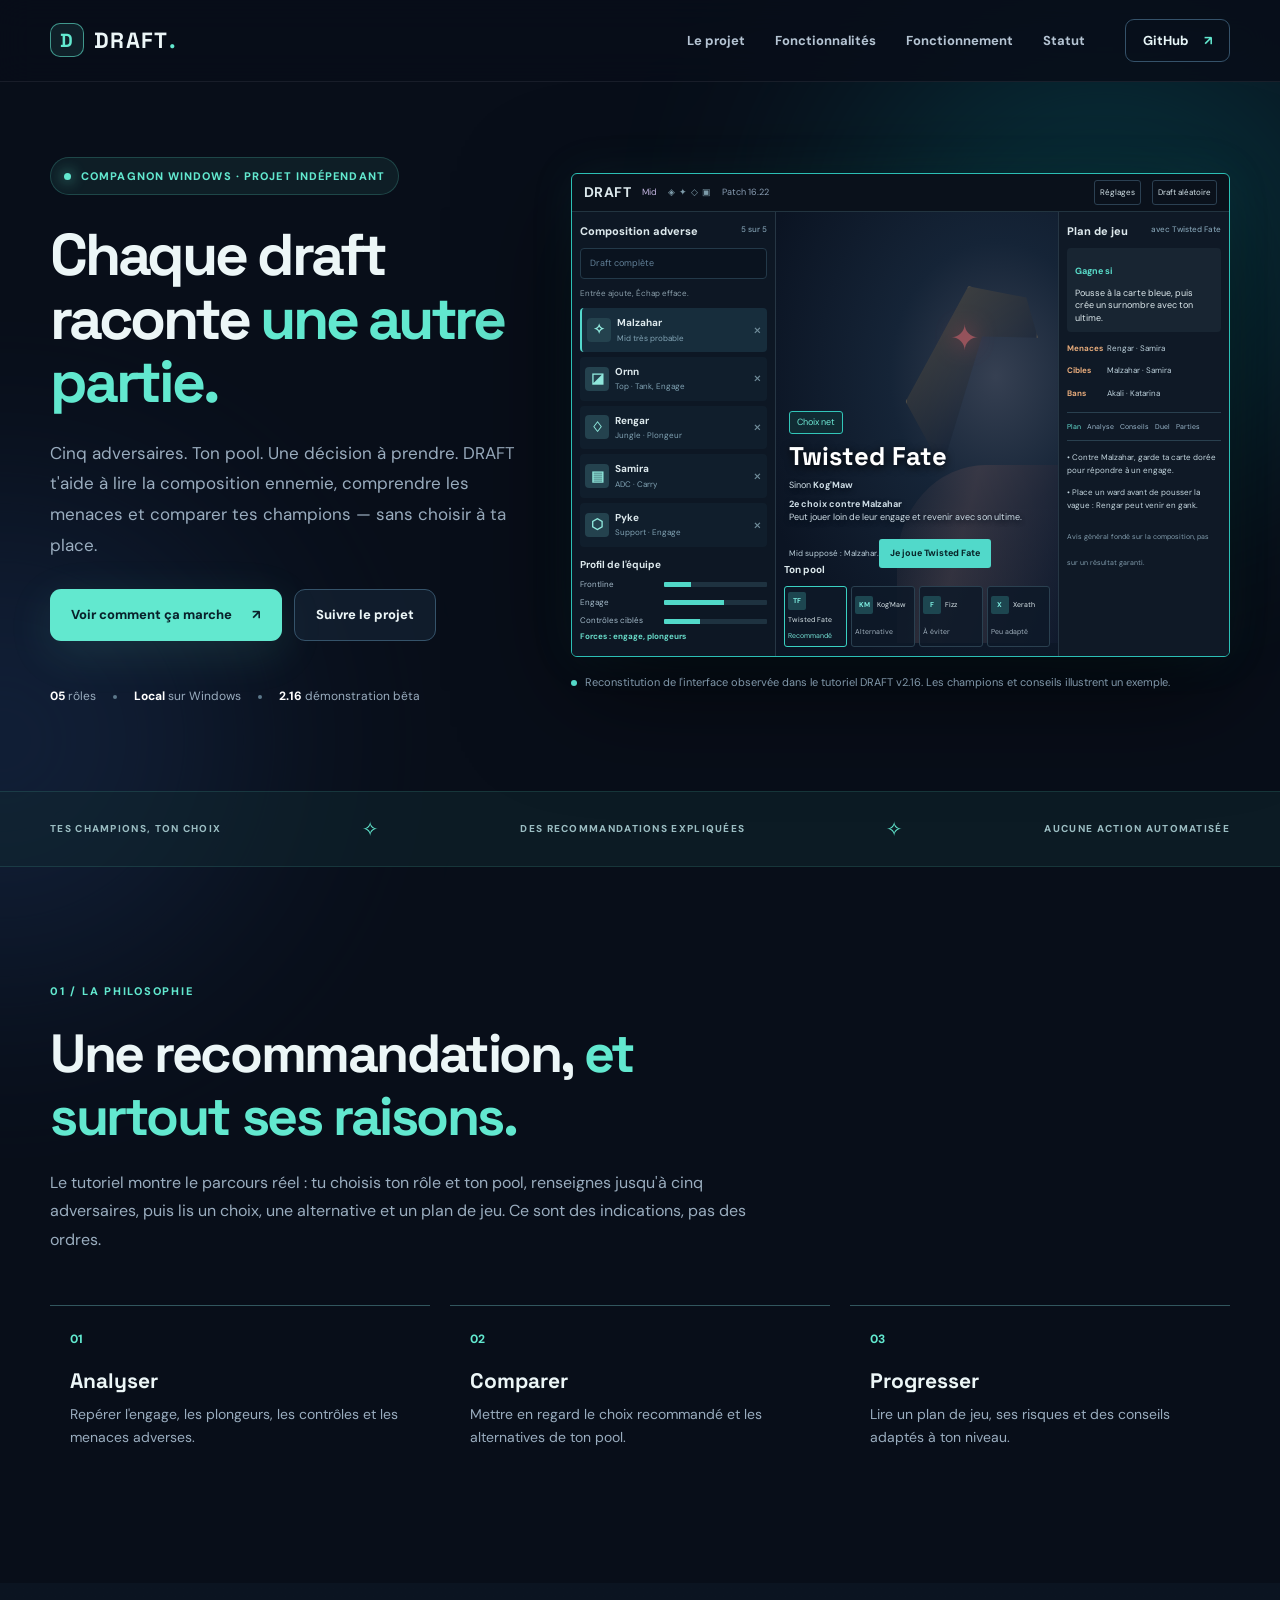
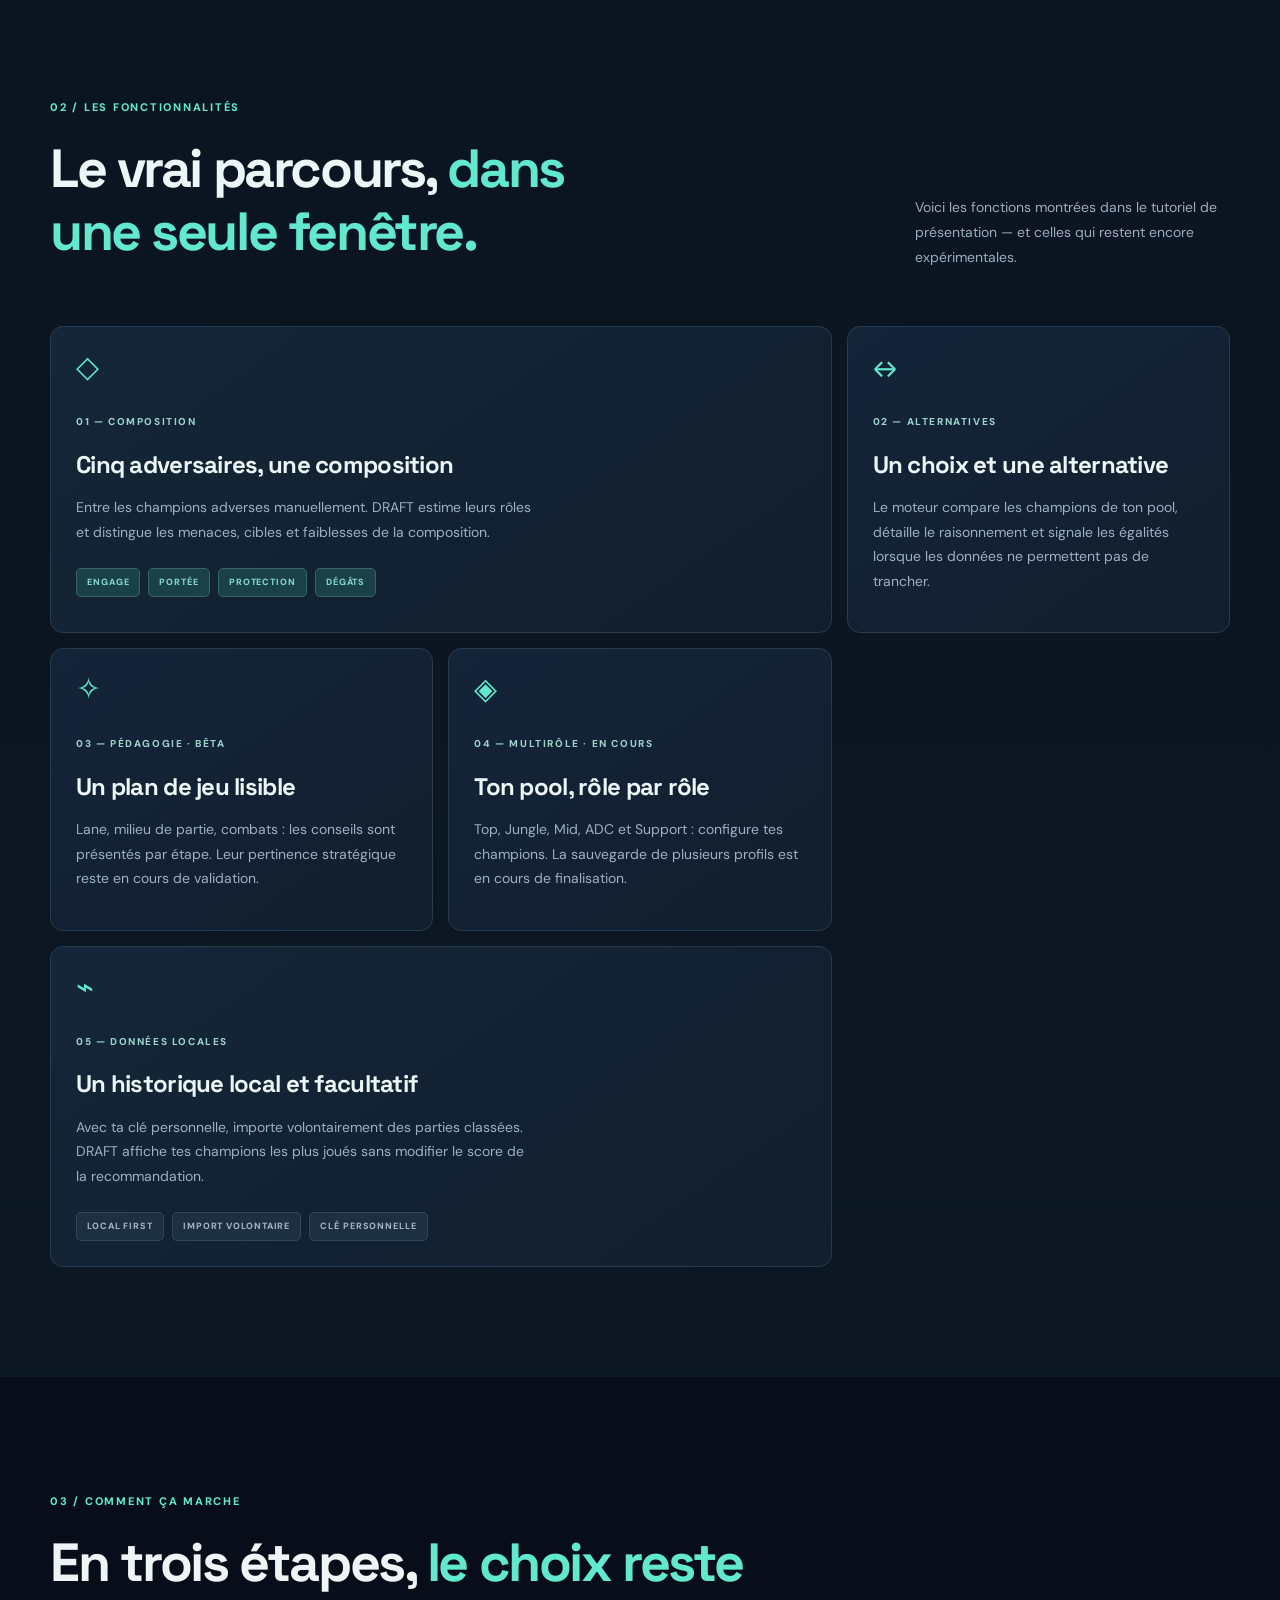
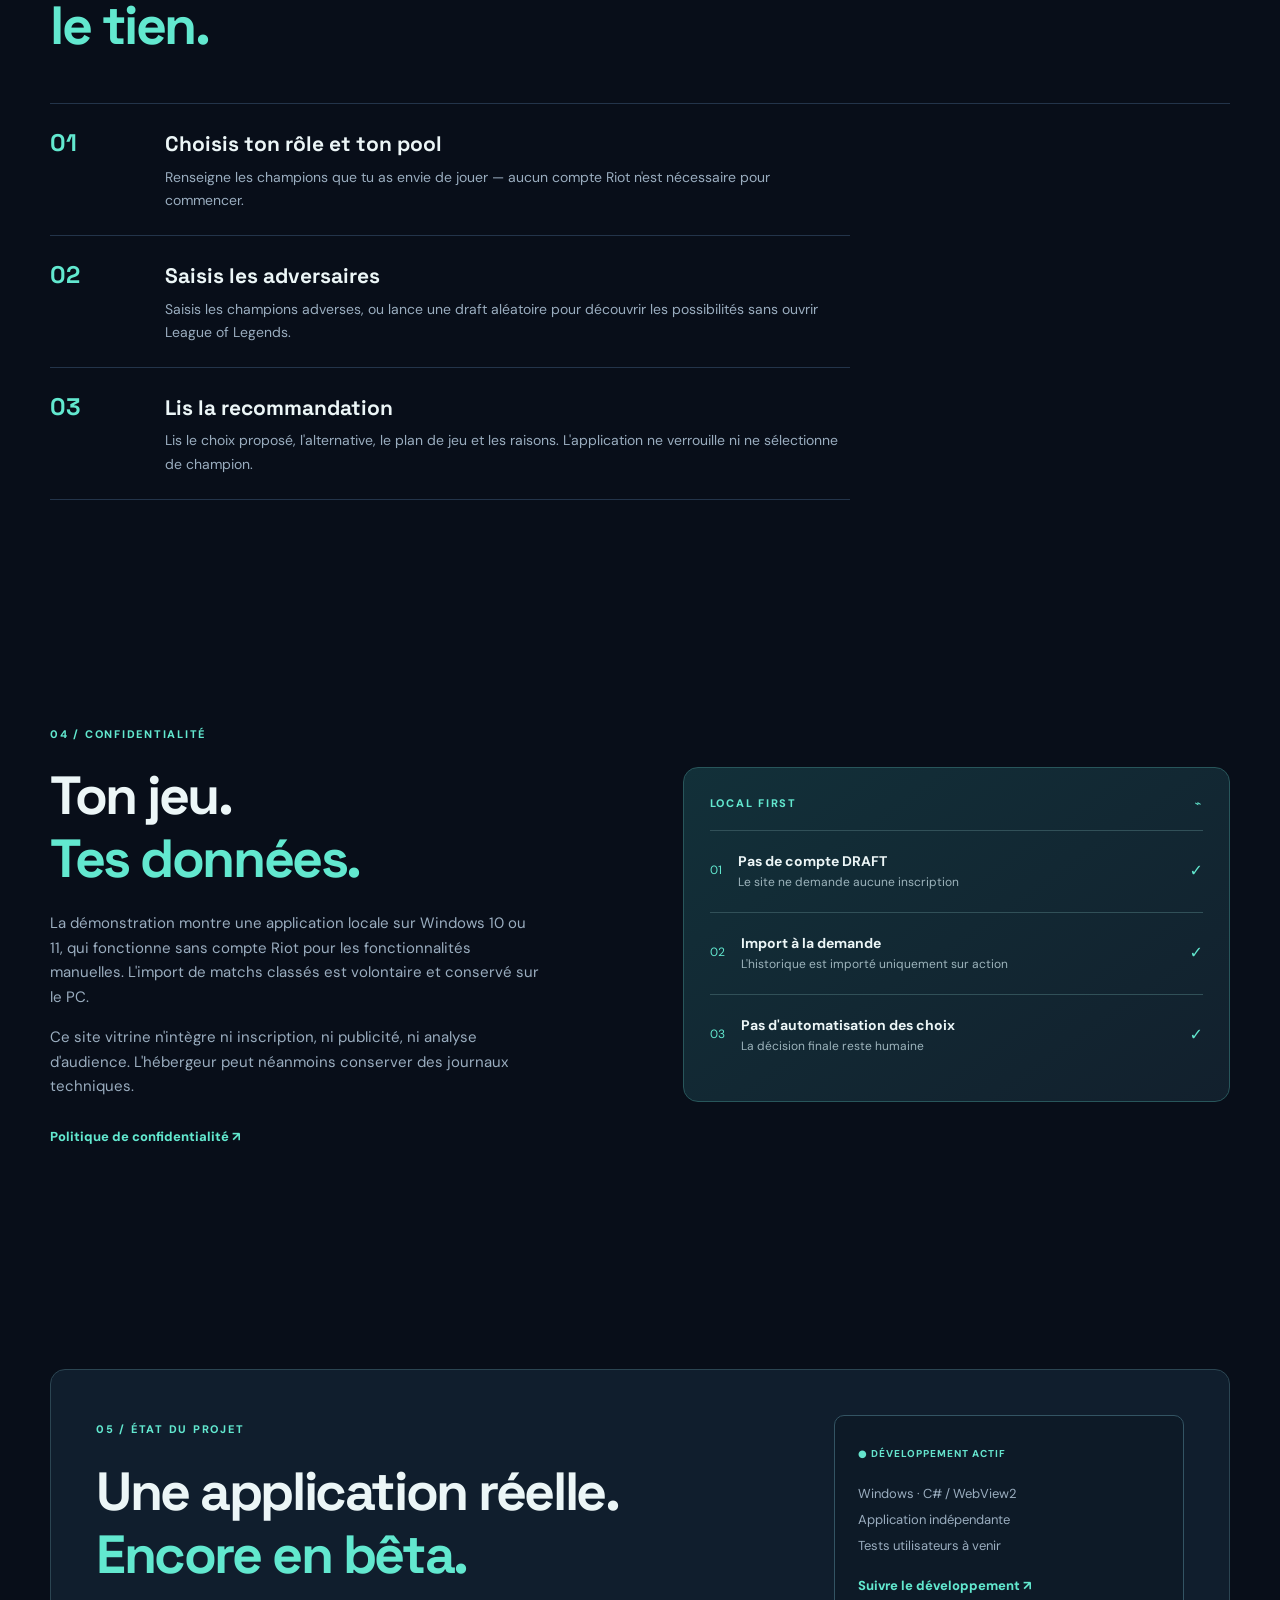
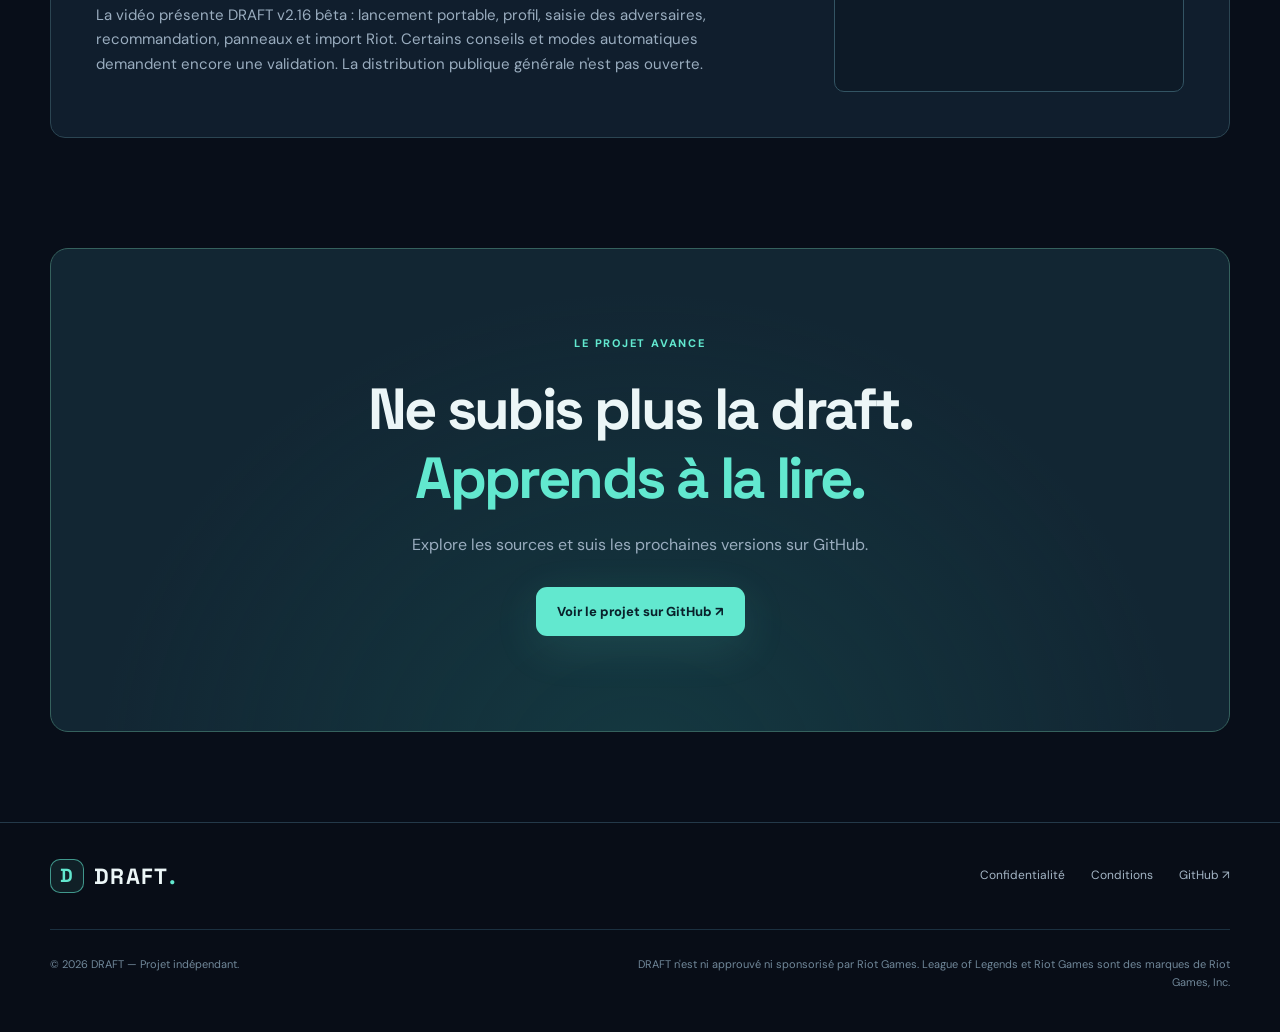
==== index.html @ a00cb766 "fix(site): correct hero section markup" ====
<!doctype html>
<html lang="fr"><head><meta charset="utf-8"><meta name="viewport" content="width=device-width,initial-scale=1"><meta name="theme-color" content="#080e19"><meta name="description" content="DRAFT : assistant de draft indépendant pour League of Legends sur Windows. Configure ton pool, analyse les cinq adversaires et comprends chaque recommandation."><meta property="og:title" content="DRAFT — Pense la draft autrement"><meta property="og:description" content="Analyse la draft, compare tes champions et garde le contrôle de tes choix."><link rel="icon" href="/favicon.svg" type="image/svg+xml"><link rel="stylesheet" href="/styles.css"><title>DRAFT — Pense la draft autrement</title></head>
<body><div class="glow glow-a"></div><div class="glow glow-b"></div>
<header class="header"><div class="wrap nav"><a class="brand" href="/" aria-label="DRAFT accueil"><span class="brand-logo">D</span>DRAFT<span class="mint">.</span></a><button class="menu-toggle" id="menuToggle" aria-label="Ouvrir le menu" aria-expanded="false">☰</button><nav class="navlinks" id="navLinks"><a href="#pourquoi">Le projet</a><a href="#fonctionnalites">Fonctionnalités</a><a href="#fonctionnement">Fonctionnement</a><a href="#statut">Statut</a></nav><a class="nav-git" href="https://github.com/lucasmettetal/Draft" target="_blank" rel="noopener noreferrer">GitHub <span>↗</span></a></div></header>
<main>
<section class="hero wrap"><div class="hero-copy"><div class="eyebrow"><span class="live-dot"></span> COMPAGNON WINDOWS · PROJET INDÉPENDANT</div><h1>Chaque draft raconte <em>une autre partie.</em></h1><p>Cinq adversaires. Ton pool. Une décision à prendre. DRAFT t'aide à lire la composition ennemie, comprendre les menaces et comparer tes champions — sans choisir à ta place.</p><div class="hero-actions"><a class="btn primary" href="#fonctionnement">Voir comment ça marche <span>↗</span></a><a class="btn secondary" href="https://github.com/lucasmettetal/Draft" target="_blank" rel="noopener noreferrer">Suivre le projet</a></div><div class="hero-foot"><span><b>05</b> rôles</span><i></i><span><b>Local</b> sur Windows</span><i></i><span><b>2.16</b> démonstration bêta</span></div></div>
<div class="hero-visual"><div class="realapp" role="img" aria-label="Reconstitution fidèle de l'interface DRAFT montrée dans le tutoriel : composition adverse, recommandation Twisted Fate et plan de jeu"><div class="realapp-bar"><strong>DRAFT</strong><span>Mid</span><span class="realapp-icons">◈ &nbsp;✦ &nbsp;◇ &nbsp;▣</span><span class="realapp-patch">Patch 16.22</span><span class="realapp-spacer"></span><span class="realapp-mini-btn">Réglages</span><span class="realapp-mini-btn">Draft aléatoire</span></div><div class="realapp-grid"><div class="realapp-enemies"><div class="realapp-heading">Composition adverse <small>5 sur 5</small></div><div class="realapp-input">Draft complète</div><div class="realapp-small">Entrée ajoute, Échap efface.</div><div class="realapp-enemy active"><b>✧</b><span><strong>Malzahar</strong><small>Mid très probable</small></span><i>×</i></div><div class="realapp-enemy"><b>◪</b><span><strong>Ornn</strong><small>Top · Tank, Engage</small></span><i>×</i></div><div class="realapp-enemy"><b>♢</b><span><strong>Rengar</strong><small>Jungle · Plongeur</small></span><i>×</i></div><div class="realapp-enemy"><b>▤</b><span><strong>Samira</strong><small>ADC · Carry</small></span><i>×</i></div><div class="realapp-enemy"><b>⬡</b><span><strong>Pyke</strong><small>Support · Engage</small></span><i>×</i></div><div class="realapp-profile">Profil de l'équipe<div><span>Frontline</span><b style="--level:26%"></b></div><div><span>Engage</span><b style="--level:58%"></b></div><div><span>Contrôles ciblés</span><b style="--level:35%"></b></div><small>Forces : engage, plongeurs</small></div></div><div class="realapp-result"><div class="realapp-champ-ghost"><div class="ghost-hat"></div><div class="ghost-cards">✦</div><div class="ghost-shoulder"></div></div><div class="realapp-info"><span class="realapp-status">Choix net</span><h3>Twisted Fate</h3><p>Sinon <strong>Kog'Maw</strong></p><p><b>2e choix contre Malzahar</b><br>Peut jouer loin de leur engage et revenir avec son ultime.</p><small>Mid supposé : Malzahar.</small><div class="realapp-fake-button">Je joue Twisted Fate</div></div><div class="realapp-pool"><strong>Ton pool</strong><div><span class="best"><b>TF</b> Twisted Fate <small>Recommandé</small></span><span><b>KM</b> Kog'Maw <small>Alternative</small></span><span><b>F</b> Fizz <small>À éviter</small></span><span><b>X</b> Xerath <small>Peu adapté</small></span></div></div></div><div class="realapp-advice"><div class="realapp-heading">Plan de jeu <small>avec Twisted Fate</small></div><div class="realapp-tip"><b>Gagne si</b><p>Pousse à la carte bleue, puis crée un surnombre avec ton ultime.</p></div><div class="realapp-threat"><b>Menaces</b><span>Rengar · Samira</span></div><div class="realapp-threat"><b>Cibles</b><span>Malzahar · Samira</span></div><div class="realapp-threat"><b>Bans</b><span>Akali · Katarina</span></div><div class="realapp-tabs"><span>Plan</span><span>Analyse</span><span>Conseils</span><span>Duel</span><span>Parties</span></div><div class="realapp-guidance"><p>• Contre Malzahar, garde ta carte dorée pour répondre à un engage.</p><p>• Place un ward avant de pousser la vague : Rengar peut venir en gank.</p><small>Avis général fondé sur la composition, pas sur un résultat garanti.</small></div></div></div></div><p class="demo-caption"><span class="mini-dot"></span> Reconstitution de l'interface observée dans le tutoriel DRAFT v2.16. Les champions et conseils illustrent un exemple.</p></div></section>
<div class="strip"><div class="wrap strip-inner"><span>TES CHAMPIONS, TON CHOIX</span><span class="strip-mark">✧</span><span>DES RECOMMANDATIONS EXPLIQUÉES</span><span class="strip-mark">✧</span><span>AUCUNE ACTION AUTOMATISÉE</span></div></div>
<section class="section wrap" id="pourquoi"><div class="section-intro"><span class="kicker">01 / LA PHILOSOPHIE</span><h2>Une recommandation, <em>et surtout ses raisons.</em></h2><p>Le tutoriel montre le parcours réel : tu choisis ton rôle et ton pool, renseignes jusqu'à cinq adversaires, puis lis un choix, une alternative et un plan de jeu. Ce sont des indications, pas des ordres.</p></div><div class="principles"><div><span>01</span><strong>Analyser</strong><p>Repérer l'engage, les plongeurs, les contrôles et les menaces adverses.</p></div><div><span>02</span><strong>Comparer</strong><p>Mettre en regard le choix recommandé et les alternatives de ton pool.</p></div><div><span>03</span><strong>Progresser</strong><p>Lire un plan de jeu, ses risques et des conseils adaptés à ton niveau.</p></div></div></section>
<section class="section feature-section" id="fonctionnalites"><div class="wrap"><div class="section-head"><div><span class="kicker">02 / LES FONCTIONNALITÉS</span><h2>Le vrai parcours, <em>dans une seule fenêtre.</em></h2></div><p>Voici les fonctions montrées dans le tutoriel de présentation — et celles qui restent encore expérimentales.</p></div><div class="feature-grid"><article class="feature large"><div class="feature-icon">◇</div><span class="feature-num">01 — COMPOSITION</span><h3>Cinq adversaires, une composition</h3><p>Entre les champions adverses manuellement. DRAFT estime leurs rôles et distingue les menaces, cibles et faiblesses de la composition.</p><div class="feature-art"><span>ENGAGE</span><span>PORTÉE</span><span>PROTECTION</span><span>DÉGÂTS</span></div></article><article class="feature"><div class="feature-icon">↔</div><span class="feature-num">02 — ALTERNATIVES</span><h3>Un choix et une alternative</h3><p>Le moteur compare les champions de ton pool, détaille le raisonnement et signale les égalités lorsque les données ne permettent pas de trancher.</p></article><article class="feature"><div class="feature-icon">✧</div><span class="feature-num">03 — PÉDAGOGIE · BÊTA</span><h3>Un plan de jeu lisible</h3><p>Lane, milieu de partie, combats : les conseils sont présentés par étape. Leur pertinence stratégique reste en cours de validation.</p></article><article class="feature"><div class="feature-icon">◈</div><span class="feature-num">04 — MULTIRÔLE · EN COURS</span><h3>Ton pool, rôle par rôle</h3><p>Top, Jungle, Mid, ADC et Support : configure tes champions. La sauvegarde de plusieurs profils est en cours de finalisation.</p></article><article class="feature large"><div class="feature-icon">⌁</div><span class="feature-num">05 — DONNÉES LOCALES</span><h3>Un historique local et facultatif</h3><p>Avec ta clé personnelle, importe volontairement des parties classées. DRAFT affiche tes champions les plus joués sans modifier le score de la recommandation.</p><div class="feature-art muted"><span>LOCAL FIRST</span><span>IMPORT VOLONTAIRE</span><span>CLÉ PERSONNELLE</span></div></article></div></div></section>
<section class="section wrap process" id="fonctionnement"><div class="section-intro"><span class="kicker">03 / COMMENT ÇA MARCHE</span><h2>En trois étapes, <em>le choix reste le tien.</em></h2></div><div class="steps"><div class="step"><div class="step-count">01</div><div><h3>Choisis ton rôle et ton pool</h3><p>Renseigne les champions que tu as envie de jouer — aucun compte Riot n'est nécessaire pour commencer.</p></div></div><div class="step"><div class="step-count">02</div><div><h3>Saisis les adversaires</h3><p>Saisis les champions adverses, ou lance une draft aléatoire pour découvrir les possibilités sans ouvrir League of Legends.</p></div></div><div class="step"><div class="step-count">03</div><div><h3>Lis la recommandation</h3><p>Lis le choix proposé, l'alternative, le plan de jeu et les raisons. L'application ne verrouille ni ne sélectionne de champion.</p></div></div></div></section>
<section class="section wrap privacy" id="confidentialite"><div class="privacy-copy"><span class="kicker">04 / CONFIDENTIALITÉ</span><h2>Ton jeu.<br><em>Tes données.</em></h2><p>La démonstration montre une application locale sur Windows 10 ou 11, qui fonctionne sans compte Riot pour les fonctionnalités manuelles. L'import de matchs classés est volontaire et conservé sur le PC.</p><p>Ce site vitrine n'intègre ni inscription, ni publicité, ni analyse d'audience. L'hébergeur peut néanmoins conserver des journaux techniques.</p><a class="inline-link" href="/confidentialite.html">Politique de confidentialité ↗</a></div><div class="privacy-panel"><div class="panel-kicker">LOCAL FIRST <span>⌁</span></div><div class="panel-row"><span>01</span><div><strong>Pas de compte DRAFT</strong><small>Le site ne demande aucune inscription</small></div><b>✓</b></div><div class="panel-row"><span>02</span><div><strong>Import à la demande</strong><small>L'historique est importé uniquement sur action</small></div><b>✓</b></div><div class="panel-row"><span>03</span><div><strong>Pas d'automatisation des choix</strong><small>La décision finale reste humaine</small></div><b>✓</b></div></div></section>
<section class="section wrap" id="statut"><div class="status"><div><span class="kicker">05 / ÉTAT DU PROJET</span><h2>Une application réelle. <em>Encore en bêta.</em></h2><p>La vidéo présente DRAFT v2.16 bêta : lancement portable, profil, saisie des adversaires, recommandation, panneaux et import Riot. Certains conseils et modes automatiques demandent encore une validation. La distribution publique générale n'est pas ouverte.</p></div><div class="status-box"><span class="status-pill">● DÉVELOPPEMENT ACTIF</span><p>Windows · C# / WebView2<br>Application indépendante<br>Tests utilisateurs à venir</p><a href="https://github.com/lucasmettetal/Draft" target="_blank" rel="noopener noreferrer">Suivre le développement ↗</a></div></div></section>
<section class="wrap closing"><div class="closing-glow"></div><span class="kicker">LE PROJET AVANCE</span><h2>Ne subis plus la draft.<br><em>Apprends à la lire.</em></h2><p>Explore les sources et suis les prochaines versions sur GitHub.</p><a class="btn primary" href="https://github.com/lucasmettetal/Draft" target="_blank" rel="noopener noreferrer">Voir le projet sur GitHub ↗</a></section></main>
<footer class="footer"><div class="wrap footer-main"><a class="brand" href="/"><span class="brand-logo">D</span>DRAFT<span class="mint">.</span></a><div><a href="/confidentialite.html">Confidentialité</a><a href="/conditions.html">Conditions</a><a href="https://github.com/lucasmettetal/Draft" target="_blank" rel="noopener noreferrer">GitHub ↗</a></div></div><div class="wrap footer-bottom"><span>© 2026 DRAFT — Projet indépendant.</span><span>DRAFT n'est ni approuvé ni sponsorisé par Riot Games. League of Legends et Riot Games sont des marques de Riot Games, Inc.</span></div></footer><script src="/main.js" defer></script></body></html>
---- styles.css ----
@import url('https://fonts.googleapis.com/css2?family=DM+Sans:wght@400;500;600;700;800&family=Space+Grotesk:wght@400;500;600;700&display=swap');
:root{--bg:#080e19;--bg2:#0c1423;--panel:#101c2c;--border:#23344a;--text:#ecf6f7;--muted:#9aadbf;--mint:#62e8cf;--gold:#e0c58a}*{box-sizing:border-box}html{scroll-behavior:smooth}body{margin:0;background:var(--bg);color:var(--text);font-family:'DM Sans',system-ui,sans-serif;line-height:1.65;overflow-x:hidden}a{color:inherit;text-decoration:none}button{font:inherit}a:focus-visible,button:focus-visible{outline:2px solid var(--mint);outline-offset:4px}::selection{background:var(--mint);color:#04141a}.wrap{width:min(1180px,calc(100% - 48px));margin:auto}.glow{position:absolute;pointer-events:none;z-index:-1;border-radius:50%;filter:blur(115px);opacity:.29}.glow-a{width:550px;height:480px;top:0;right:-100px;background:#0b7e87}.glow-b{width:500px;height:480px;top:500px;left:-250px;background:#294b82}.header{height:82px;position:relative;z-index:10;border-bottom:1px solid rgba(255,255,255,.07);background:rgba(8,14,25,.85);backdrop-filter:blur(16px)}.nav{height:100%;display:flex;align-items:center;gap:40px}.brand{display:inline-flex;align-items:center;gap:10px;font-family:'Space Grotesk',sans-serif;font-size:22px;font-weight:700;letter-spacing:.06em;white-space:nowrap}.brand-logo{width:34px;height:34px;border:1px solid rgba(98,232,207,.6);border-radius:10px;display:grid;place-items:center;font-size:19px;color:var(--mint);background:rgba(98,232,207,.09)}.mint{color:var(--mint);margin-left:-10px}.navlinks{display:flex;gap:30px;margin-left:auto}.navlinks a,.nav-git{font-size:13px;font-weight:700;color:#b5c4d3;transition:color .2s}.navlinks a:hover,.nav-git:hover{color:var(--mint)}.nav-git{padding:10px 17px;border:1px solid #35526a;border-radius:9px;color:#e8f6f8}.nav-git span{color:var(--mint);margin-left:12px}.menu-toggle{display:none;background:transparent;border:0;color:white;font-size:23px;margin-left:auto;cursor:pointer}
.hero{min-height:650px;display:grid;grid-template-columns:1fr 1.07fr;gap:50px;align-items:center;padding-top:75px;padding-bottom:85px}.eyebrow,.kicker,.feature-num,.section-label,.panel-kicker,.side-head{font-size:11px;letter-spacing:.16em;font-weight:800;color:var(--mint)}.eyebrow{display:inline-flex;align-items:center;gap:10px;padding:9px 13px;background:rgba(98,232,207,.07);border:1px solid rgba(98,232,207,.2);border-radius:100px;letter-spacing:.1em}.live-dot{height:7px;width:7px;border-radius:50%;background:var(--mint);box-shadow:0 0 14px var(--mint)}h1,h2,h3,p{margin-top:0}h1,h2,h3{font-family:'Space Grotesk',sans-serif}h1{font-size:clamp(44px,5.2vw,75px);line-height:1.08;letter-spacing:-.055em;margin:28px 0 24px;max-width:650px}h1 em,h2 em{font-style:normal;color:var(--mint)}.hero-copy>p{font-size:17px;line-height:1.8;color:var(--muted);max-width:530px}.hero-actions{display:flex;gap:12px;margin:29px 0 46px;flex-wrap:wrap}.btn{display:inline-flex;justify-content:center;align-items:center;gap:20px;border-radius:11px;font-size:13px;font-weight:800;padding:14px 21px;transition:transform .2s,background .2s}.btn:hover{transform:translateY(-2px)}.btn.primary{background:var(--mint);color:#09212b;box-shadow:0 12px 45px rgba(98,232,207,.12)}.btn.primary:hover{background:#85f8e1}.btn.secondary{border:1px solid #35536a;background:rgba(21,35,52,.7)}.hero-foot{display:flex;align-items:center;gap:17px;color:var(--muted);font-size:12px}.hero-foot b{color:#fff}.hero-foot i{height:4px;width:4px;border-radius:50%;background:#5c788b}
.hero-visual{min-width:0}.mock-window{transform:perspective(1100px) rotateY(-4deg) rotateX(2deg);box-shadow:0 30px 100px #0009,0 0 90px #13695a20;border:1px solid #35596b;border-radius:15px;overflow:hidden;background:#0b1422}.mock-top{height:45px;border-bottom:1px solid #24374a;background:#101d2c;display:flex;align-items:center;justify-content:space-between;padding:0 15px;color:#899fb3;font:700 10px 'Space Grotesk';letter-spacing:.15em}.dots{display:flex;gap:5px}.dots b{width:7px;height:7px;border-radius:50%;background:#3c5769}.dots b:first-child{background:#b57872}.mock-body{display:grid;grid-template-columns:38% 62%;min-height:360px}.mock-side{border-right:1px solid #293b4b;padding:20px 15px;background:#0e1929}.role-chip{font-size:13px;padding:11px 9px;margin:14px 0 20px;border:1px solid #366a73;background:#12333b;border-radius:7px;color:#bbfff0;font-weight:800}.role-chip span{float:right;font-size:9px;color:#8ab5b6}.mock-sub{font-size:9px;letter-spacing:.13em;color:#8297a6;font-weight:800;margin-bottom:10px}.champ{display:flex;align-items:center;gap:9px;margin:7px 0;padding:9px 7px;border:1px solid #22394b;border-radius:7px;font-size:11px}.champ.selected{border-color:#317c79;background:#13323c}.champ-icon{width:27px;height:27px;border-radius:6px;background:#274757;display:grid;place-items:center;color:var(--mint);font-weight:800}.champ strong,.champ small{display:block}.champ small{color:#8b9eaf;font-size:9px;line-height:1.4}.champ>span:last-child{margin-left:auto;color:var(--mint)}.mini-label{font-size:8px;color:#728ca0;letter-spacing:.07em;margin-top:24px}.mock-main{padding:18px 17px;display:flex;flex-direction:column}.section-label{display:flex;justify-content:space-between;font-size:9px}.section-label span{color:#94a7b4}.draft-vs{display:flex;justify-content:space-between;align-items:center;margin:25px 0}.draft-vs small{display:block;font-size:9px;color:#96a6b5;font-weight:800;letter-spacing:.1em}.avatar-row{display:flex;gap:5px;margin-top:9px}.avatar-row span{display:grid;place-items:center;width:30px;height:30px;background:#183f4a;border:1px solid #32636c;border-radius:6px;color:#75d9c6}.avatar-row.red span{color:#e6a3a7;background:#482d39;border-color:#6d4351}.vs{font-size:13px;font-weight:800;color:#6c869b}.rec-card{border:1px solid #35605c;border-radius:9px;padding:14px;background:linear-gradient(135deg,#17363b,#10212d 70%)}.rec-top,.rec-meta{display:flex;justify-content:space-between;font-size:9px;color:#92b6b4;font-weight:800}.rec-flag{color:#70e5cd}.rec-title{font-family:'Space Grotesk';font-size:16px;font-weight:700;margin-top:13px}.rec-card p{color:#a8bec5;font-size:10px;line-height:1.6;margin:7px 0 13px}.meter{height:5px;background:#27414b;border-radius:6px;overflow:hidden;margin-bottom:9px}.meter span{display:block;height:100%;background:linear-gradient(90deg,#2da69f,#7df2d5);border-radius:6px}.mock-bottom{display:flex;justify-content:space-between;gap:6px;margin-top:auto;padding-top:16px;color:#93aabb;font-size:8px;font-weight:800}.mock-bottom span:first-child{color:var(--mint)}.mock-caption{text-align:right;color:#8aa0b1;font-size:11px;margin-top:20px}.strip{border-block:1px solid rgba(98,232,207,.13);background:rgba(16,40,49,.5)}.strip-inner{min-height:74px;display:flex;align-items:center;justify-content:space-between;gap:12px;font-size:10px;color:#9bbdc2;letter-spacing:.13em;font-weight:800}.strip-mark{color:var(--mint);font-size:20px}
.section{padding-top:110px;padding-bottom:110px;scroll-margin-top:40px}.section-intro{max-width:720px}.section h2{font-size:clamp(33px,4.2vw,55px);line-height:1.17;letter-spacing:-.045em;margin:19px 0 20px}.section-intro p,.section-head>p{font-size:16px;color:var(--muted);line-height:1.8}.principles{display:grid;grid-template-columns:repeat(3,1fr);gap:20px;margin-top:50px}.principles>div{padding:24px 20px;border-top:1px solid #32565e}.principles span{display:block;color:var(--mint);font-size:12px;font-weight:800;margin-bottom:17px}.principles strong{font:700 21px 'Space Grotesk';display:block}.principles p{font-size:14px;color:var(--muted);margin:9px 0 0}.feature-section{background:linear-gradient(180deg,#0b1421,#0d1825)}.section-head{display:flex;align-items:end;justify-content:space-between;gap:40px;margin-bottom:42px}.section-head>div{max-width:600px}.section-head>p{max-width:315px;font-size:14px}.feature-grid{display:grid;grid-template-columns:repeat(3,1fr);gap:15px}.feature{border:1px solid #263c4d;background:linear-gradient(145deg,#142439,#111e2d);border-radius:13px;min-height:260px;padding:25px;position:relative;overflow:hidden;transition:border-color .2s,transform .2s}.feature:hover{transform:translateY(-3px);border-color:#347b7a}.feature.large{grid-column:span 2}.feature-icon{font:30px 'Space Grotesk';color:var(--mint);line-height:1;margin-bottom:25px}.feature-num{font-size:10px;color:#9dd3cd}.feature h3{font-size:24px;letter-spacing:-.03em;margin:11px 0}.feature p{font-size:14px;color:#9eb0c2;max-width:460px;line-height:1.75}.feature-art{display:flex;flex-wrap:wrap;gap:8px;margin-top:24px}.feature-art span{padding:6px 10px;background:#1a4147;border:1px solid #36656b;border-radius:5px;color:#85d8d0;font-size:9px;letter-spacing:.1em;font-weight:800}.feature-art.muted span{background:#1c3041;color:#a6b4c5;border-color:#314658}.process .steps{margin-top:45px;border-top:1px solid var(--border)}.step{display:grid;grid-template-columns:90px 1fr;gap:25px;padding:23px 0;border-bottom:1px solid var(--border);max-width:800px}.step-count{font:700 24px 'Space Grotesk';color:var(--mint)}.step h3{font-size:21px;margin:0 0 4px}.step p{color:var(--muted);margin:0;font-size:14px}
.privacy{display:grid;grid-template-columns:1fr 1fr;gap:85px;align-items:center}.privacy-copy p{font-size:15px;color:var(--muted);max-width:490px}.inline-link{color:var(--mint);font-size:13px;font-weight:800;display:inline-block;margin-top:12px}.privacy-panel{border:1px solid #28565b;background:linear-gradient(145deg,#123039,#12202d);border-radius:15px;padding:26px}.panel-kicker{display:flex;justify-content:space-between;padding-bottom:18px}.panel-row{display:flex;align-items:center;gap:16px;padding:19px 0;border-top:1px solid #315058}.panel-row>span{color:var(--mint);font-size:12px}.panel-row strong,.panel-row small{display:block}.panel-row strong{font-size:14px}.panel-row small{font-size:12px;color:#9db4bc}.panel-row b{margin-left:auto;color:var(--mint)}.status{display:grid;grid-template-columns:1fr 350px;gap:60px;padding:45px;border:1px solid #2b4552;border-radius:15px;background:#101e2d}.status h2{margin-bottom:16px}.status p{color:var(--muted);font-size:15px}.status-box{border:1px solid #335463;background:#0d1a27;border-radius:10px;padding:23px}.status-pill{display:inline-block;font-size:10px;color:#7cebd7;letter-spacing:.1em;font-weight:800;margin-bottom:18px}.status-box p{font-size:13px;line-height:2}.status-box a{color:var(--mint);font-size:13px;font-weight:800}.closing{position:relative;text-align:center;padding:80px 20px 95px;border:1px solid #35615d;border-radius:18px;background:radial-gradient(ellipse at 50% 110%,#185e5c55,transparent 65%),#122633;margin-bottom:90px;overflow:hidden}.closing h2{font:700 clamp(35px,4.6vw,58px)/1.18 'Space Grotesk';letter-spacing:-.045em;margin:20px 0}.closing h2 em{font-style:normal;color:var(--mint)}.closing p{color:var(--muted);margin-bottom:28px}.footer{border-top:1px solid #243949;background:#080d17}.footer-main{padding:35px 0;display:flex;align-items:center;justify-content:space-between}.footer-main>div{display:flex;gap:26px;font-size:12px;color:#a4b5c5}.footer-bottom{display:flex;justify-content:space-between;gap:30px;border-top:1px solid #1b3040;padding:25px 0 40px;color:#71889a;font-size:11px}.footer-bottom span:last-child{max-width:620px;text-align:right}
.legal-main{padding:95px 0 125px;max-width:850px}.legal-main h1{font-size:clamp(35px,5vw,56px);margin:18px 0}.legal-main h2{font:700 23px 'Space Grotesk';margin:36px 0 12px}.legal-main p,.legal-main li{font-size:15px;color:#b0c0cf}.legal-main a{color:var(--mint);text-decoration:underline}.legal-alert{padding:20px;border:1px solid #715e3d;border-radius:9px;background:#2f281e}.legal-alert p{margin:0}.legal-back{display:inline-block;margin-top:32px}
@media(max-width:1000px){.hero{grid-template-columns:1fr;gap:30px}.hero-copy{max-width:800px}.hero-visual{max-width:750px}.hero{padding-top:65px}.privacy{gap:35px}.nav{gap:20px}.navlinks{gap:15px}.feature-grid{grid-template-columns:repeat(2,1fr)}.feature.large{grid-column:span 1}.status{grid-template-columns:1fr 300px}}@media(max-width:700px){.wrap{width:min(100% - 32px,1180px)}.header{height:68px}.menu-toggle{display:block}.nav-git{display:none}.navlinks{display:none;position:absolute;top:68px;left:0;right:0;flex-direction:column;gap:0;padding:14px 24px;background:#0b1825;border-bottom:1px solid #31505b}.navlinks.open{display:flex}.navlinks a{padding:12px}.hero{padding-top:48px;padding-bottom:60px;min-height:0}.hero-copy>p{font-size:15px}.hero-actions{margin-bottom:30px}.hero-foot{flex-wrap:wrap}.mock-window{transform:none}.mock-body{grid-template-columns:38% 62%}.mock-side{padding:12px 8px}.mock-main{padding:12px 8px}.champ{gap:5px}.champ small{display:none}.champ-icon{width:22px;height:22px}.mock-top{height:39px}.draft-vs{margin:16px 0}.avatar-row span{width:23px;height:23px}.rec-card{padding:10px}.rec-title{font-size:13px}.mock-bottom{gap:3px;font-size:6px}.mock-caption{font-size:10px}.strip-inner{flex-wrap:wrap;justify-content:center;padding:20px 0;text-align:center}.strip-mark{display:none}.section{padding-top:75px;padding-bottom:75px}.principles{grid-template-columns:1fr;gap:6px;margin-top:32px}.principles>div{padding:20px 5px}.section-head{display:block}.feature-grid{grid-template-columns:1fr}.feature{min-height:0}.privacy{grid-template-columns:1fr;gap:32px}.status{grid-template-columns:1fr;padding:25px;gap:25px}.closing{margin-bottom:50px}.footer-main,.footer-bottom{flex-direction:column;align-items:flex-start;gap:20px}.footer-main>div{flex-wrap:wrap}.footer-bottom span:last-child{text-align:left}.legal-main{padding-top:65px}}@media(prefers-reduced-motion:reduce){html{scroll-behavior:auto}.btn,.feature{transition:none}}
/* V2 — showcase based on the actual DRAFT v2.16 tutorial */
.hero{grid-template-columns:minmax(0,.85fr) minmax(0,1.15fr);gap:34px}.hero-copy h1{font-size:clamp(42px,4.6vw,65px)}.hero-visual{min-width:0}.realapp{background:#0a111b;border:1px solid #2cbfb5;border-radius:6px;box-shadow:0 34px 110px #0009,0 0 45px #27b7ad18;overflow:hidden;color:#dde9ed;font-family:'DM Sans',sans-serif}.realapp-bar{height:38px;display:flex;gap:11px;align-items:center;padding:0 12px;border-bottom:1px solid #223440;font-size:9px}.realapp-bar strong{font-size:14px;letter-spacing:.03em}.realapp-bar>span:nth-child(2){color:#c0b2dc}.realapp-icons{color:#7d9ba9;white-space:nowrap}.realapp-patch{color:#8b9fb5}.realapp-spacer{flex:1}.realapp-mini-btn{padding:5px;border:1px solid #2b4052;border-radius:3px;font-size:8px;color:#d1e0e6;white-space:nowrap}.realapp-grid{display:grid;grid-template-columns:31% 43% 26%;min-height:392px}.realapp-enemies{border-right:1px solid #263644;padding:12px 8px;background:#0d1724;min-width:0}.realapp-heading{font-size:11px;font-weight:800;line-height:1.3;display:flex;gap:4px;justify-content:space-between}.realapp-heading small{font-size:8px;color:#809eb0;font-weight:500}.realapp-input{margin:10px 0 5px;border:1px solid #233949;border-radius:4px;padding:7px 9px;font-size:9px;color:#628098;background:#0a131f}.realapp-small{font-size:8px;color:#8b9fab;margin:8px 0}.realapp-enemy{display:flex;align-items:center;gap:6px;background:#101e2c;border-radius:4px;margin:5px 0;padding:7px 5px;min-height:40px}.realapp-enemy.active{background:#172d3c;border-left:2px solid #54d9cd}.realapp-enemy>b{width:24px;height:24px;flex-shrink:0;display:grid;place-items:center;border-radius:4px;background:#24424e;color:#8fe8dc;font-size:14px}.realapp-enemy span{min-width:0}.realapp-enemy strong,.realapp-enemy small{display:block;white-space:nowrap;overflow:hidden;text-overflow:ellipsis}.realapp-enemy strong{font-size:10px}.realapp-enemy small{font-size:8px;color:#81a3b4}.realapp-enemy i{font-style:normal;margin-left:auto;color:#718d9b}.realapp-profile{font-size:10px;font-weight:700;margin-top:10px}.realapp-profile>div{display:flex;justify-content:space-between;align-items:center;gap:5px;font-weight:400;font-size:8px;color:#a5bbca;margin-top:5px}.realapp-profile>div>b{display:block;flex-basis:55%;height:5px;background:linear-gradient(90deg,#51d8c8 var(--level),#1e3240 var(--level));border-radius:1px}.realapp-profile>small{font-size:8px;color:#68dcca}.realapp-result{position:relative;min-width:0;background:radial-gradient(ellipse at 78% 37%,#364052 0%,#152437 34%,#0b1423 80%);overflow:hidden}.realapp-champ-ghost{position:absolute;inset:0;pointer-events:none;opacity:.6}.ghost-hat{position:absolute;top:16%;right:8%;width:45%;height:41%;transform:skew(-14deg) rotate(-12deg);background:linear-gradient(135deg,#625744,#162236 70%);clip-path:polygon(45% 0,90% 13%,100% 37%,57% 30%,30% 100%,0 58%);border:1px solid #a78a59}.ghost-cards{position:absolute;top:22%;right:28%;color:#de6769;font-size:35px;text-shadow:0 0 23px #ff5454}.ghost-shoulder{position:absolute;bottom:3%;right:0;width:57%;height:40%;background:linear-gradient(105deg,transparent,#49404a 40%,#111b30);border-radius:55% 0 0 0}.realapp-info{position:absolute;left:13px;right:13px;top:44%;z-index:2}.realapp-status{display:inline-block;font-size:9px;padding:3px 7px;border:1px solid #32c6b9;border-radius:3px;color:#6ee9d5;background:#102b33}.realapp-info h3{font-size:clamp(17px,2vw,27px);line-height:1.2;margin:7px 0;color:white;text-shadow:0 2px 8px #000}.realapp-info p{font-size:9px;margin:6px 0;color:#cfdee7;line-height:1.45;text-shadow:0 2px 5px #07101c}.realapp-info>small{font-size:8px;color:#bbcfda}.realapp-fake-button{margin-top:9px;display:inline-block;padding:7px 11px;background:#51d9ca;color:#08262a;font-size:9px;font-weight:800;border-radius:3px}.realapp-pool{position:absolute;left:8px;right:8px;bottom:9px;z-index:3}.realapp-pool>strong{font-size:10px}.realapp-pool>div{display:flex;gap:4px;margin-top:5px}.realapp-pool span{display:flex;gap:4px;align-items:center;flex-wrap:wrap;flex:1;min-width:0;padding:5px 3px;background:#0d1928db;border:1px solid #2a4050;font-size:7px;border-radius:3px}.realapp-pool span.best{border-color:#3ad1c2}.realapp-pool span>b{display:grid;place-items:center;background:#1d4650;width:18px;height:18px;color:#7eeee2;border-radius:2px}.realapp-pool span>small{font-size:7px;color:#74e1d5}.realapp-pool span:not(.best)>small{color:#a1b1be}.realapp-advice{border-left:1px solid #263644;padding:12px 8px;min-width:0;background:#0f1926}.realapp-tip{padding:8px;background:#182532;border-radius:4px;margin:10px 0}.realapp-tip>b{font-size:9px;color:#59dcca}.realapp-tip p{font-size:9px;line-height:1.4;margin:4px 0 0;color:#dde9ed}.realapp-threat{display:flex;gap:6px;align-items:flex-start;margin:9px 0;font-size:8px}.realapp-threat b{color:#e7ab7b;width:34px;flex-shrink:0}.realapp-threat span{color:#bcd0db}.realapp-tabs{display:flex;gap:6px;border-block:1px solid #29404f;padding:8px 0;margin-top:12px;color:#9bb7cb;font-size:7px}.realapp-tabs span:first-child{color:#66e4d5}.realapp-guidance p{font-size:8px;color:#c4d6df;line-height:1.55;margin:10px 0}.realapp-guidance small{font-size:7px;color:#829dad;line-height:1.5}.demo-caption{font-size:11px;color:#8198aa;margin:17px 0 0;line-height:1.5}.mini-dot{display:inline-block;width:6px;height:6px;background:#54d8c8;border-radius:50%;margin-right:5px}.feature-section .feature.large{background:linear-gradient(145deg,#142638,#111e2d)}.status-pill{color:#65e4cd}
@media(max-width:1100px){.hero{grid-template-columns:1fr}.hero-visual{max-width:900px}.realapp-grid{min-height:460px}.realapp-info{top:41%}.realapp-info h3{font-size:28px}.realapp-enemy strong{font-size:12px}.realapp-enemy small,.realapp-tip p{font-size:10px}}
@media(max-width:700px){.realapp-grid{grid-template-columns:33% 45% 22%;min-height:380px}.realapp-bar{gap:7px;padding:0 7px}.realapp-mini-btn{display:none}.realapp-enemies,.realapp-advice{padding:8px 4px}.realapp-heading{font-size:9px}.realapp-heading small{display:none}.realapp-enemy{padding:5px 2px;gap:3px}.realapp-enemy strong{font-size:8px}.realapp-enemy small,.realapp-profile>small,.realapp-profile,.realapp-guidance,.realapp-threat:nth-of-type(4){display:none}.realapp-enemy>b{width:16px;height:20px;font-size:10px}.realapp-input,.realapp-small{font-size:7px}.realapp-info{left:7px;right:6px;top:42%}.realapp-info h3{font-size:18px}.realapp-info p{font-size:8px}.realapp-pool{left:4px;right:4px;bottom:6px}.realapp-pool span{font-size:0;justify-content:center;padding:4px 0}.realapp-pool span>b{font-size:8px}.realapp-pool span>small{display:none}.realapp-tip p{font-size:8px}.realapp-threat{display:block}.realapp-threat b,.realapp-threat span{display:block;font-size:8px}.realapp-tabs{gap:3px;font-size:6px;flex-wrap:wrap}.realapp-heading{display:block}.realapp-heading small{display:none}}
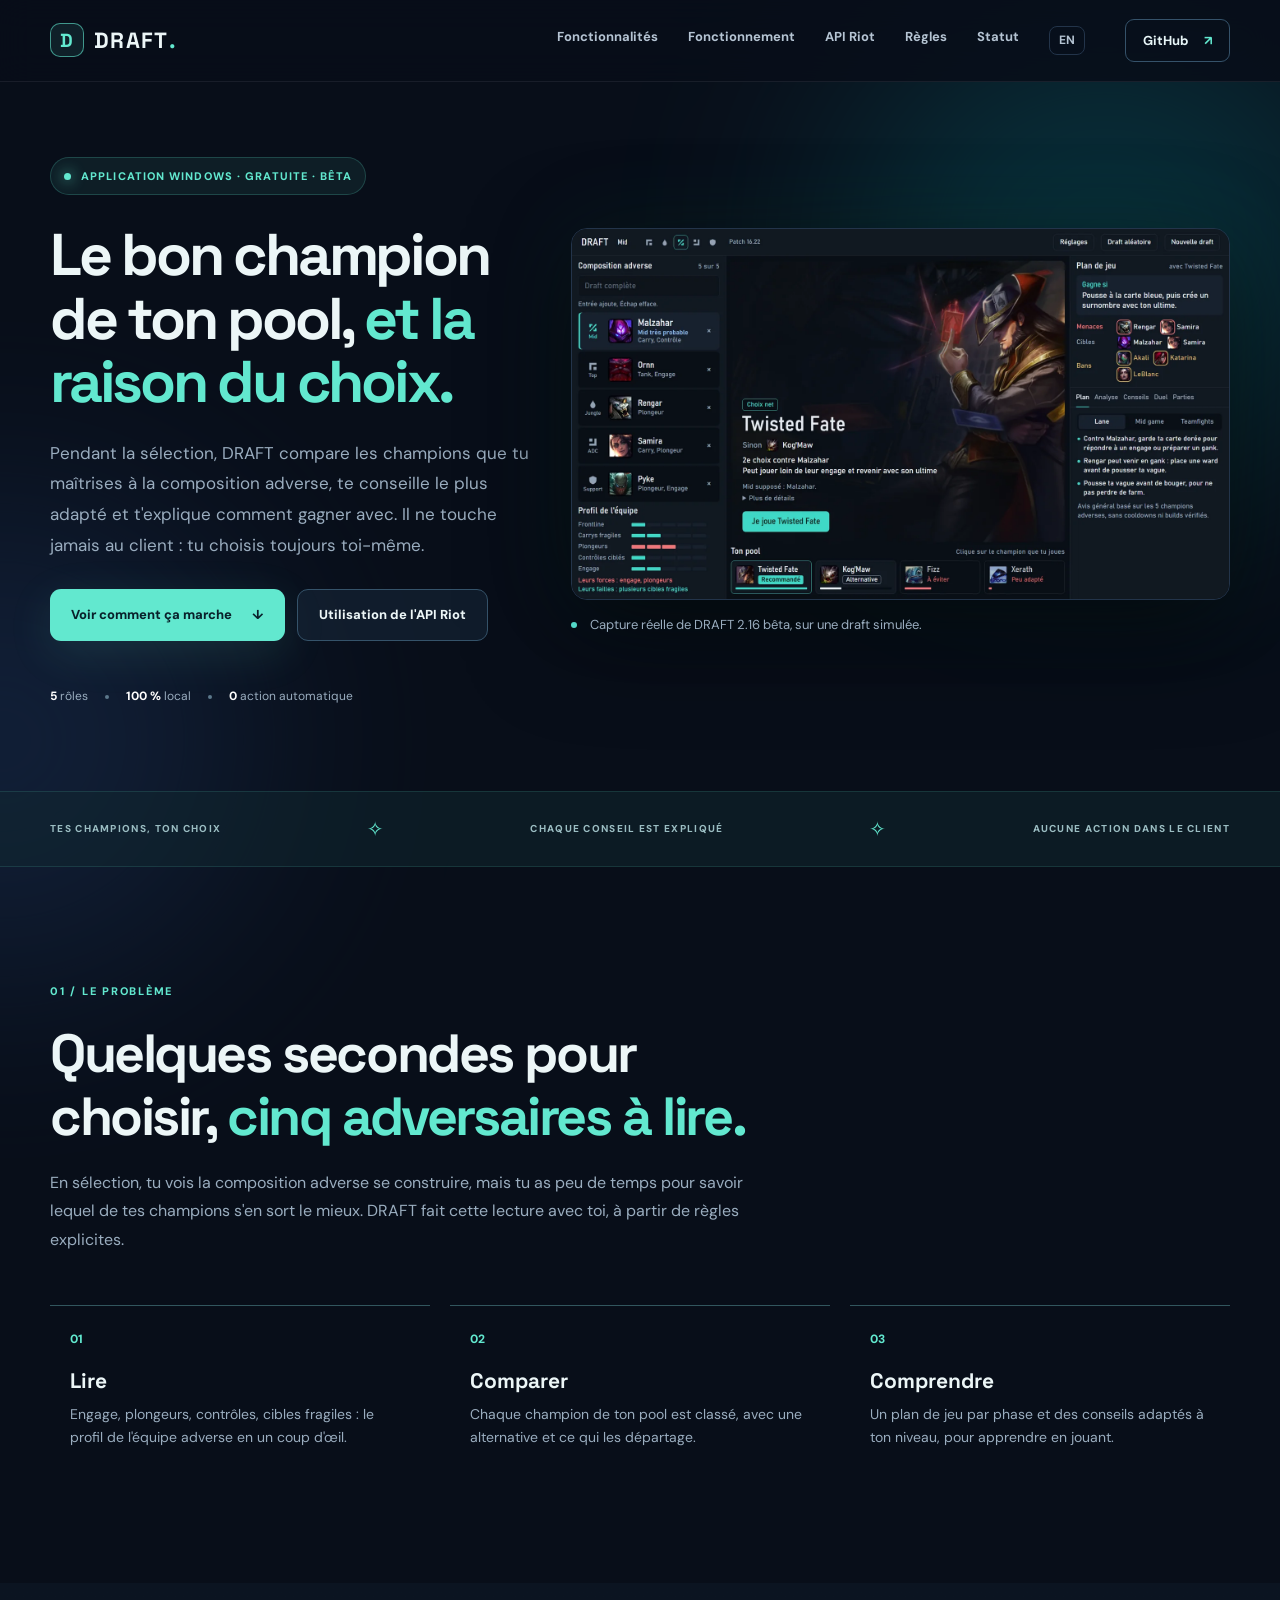
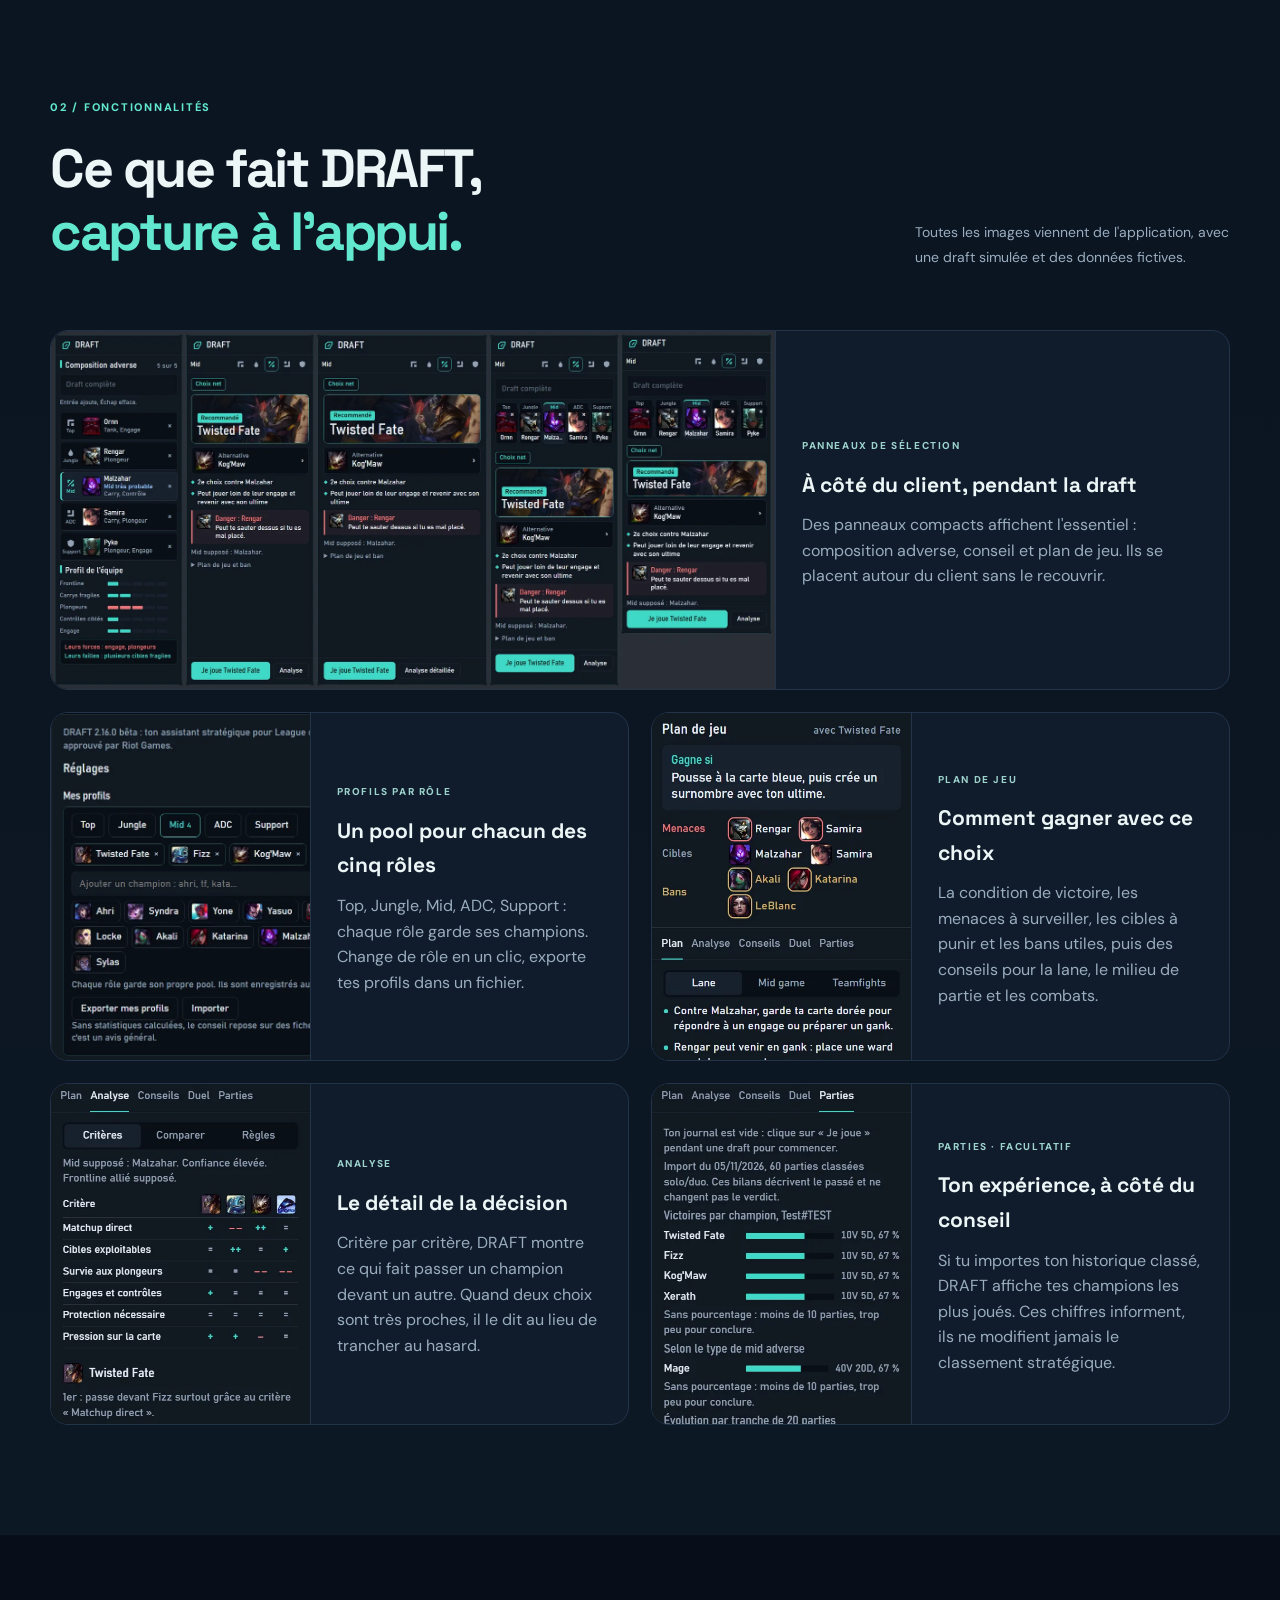
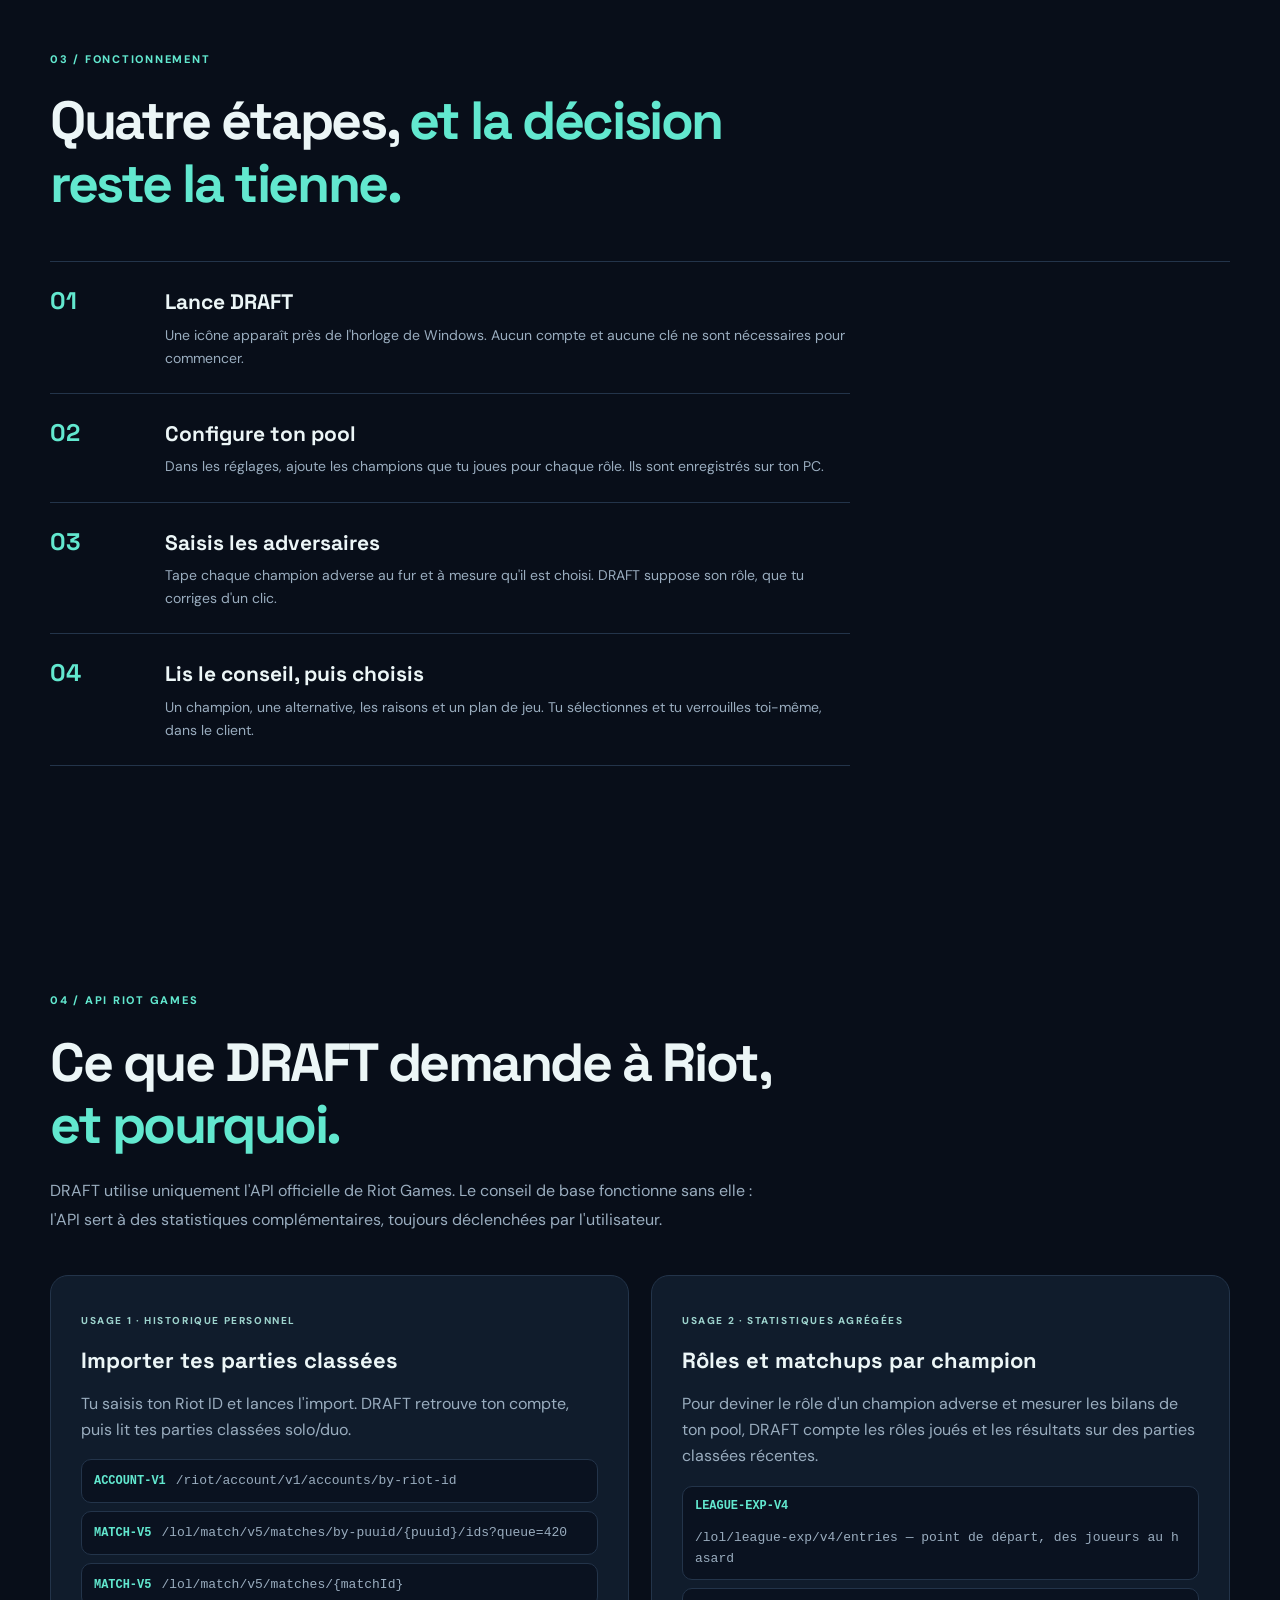
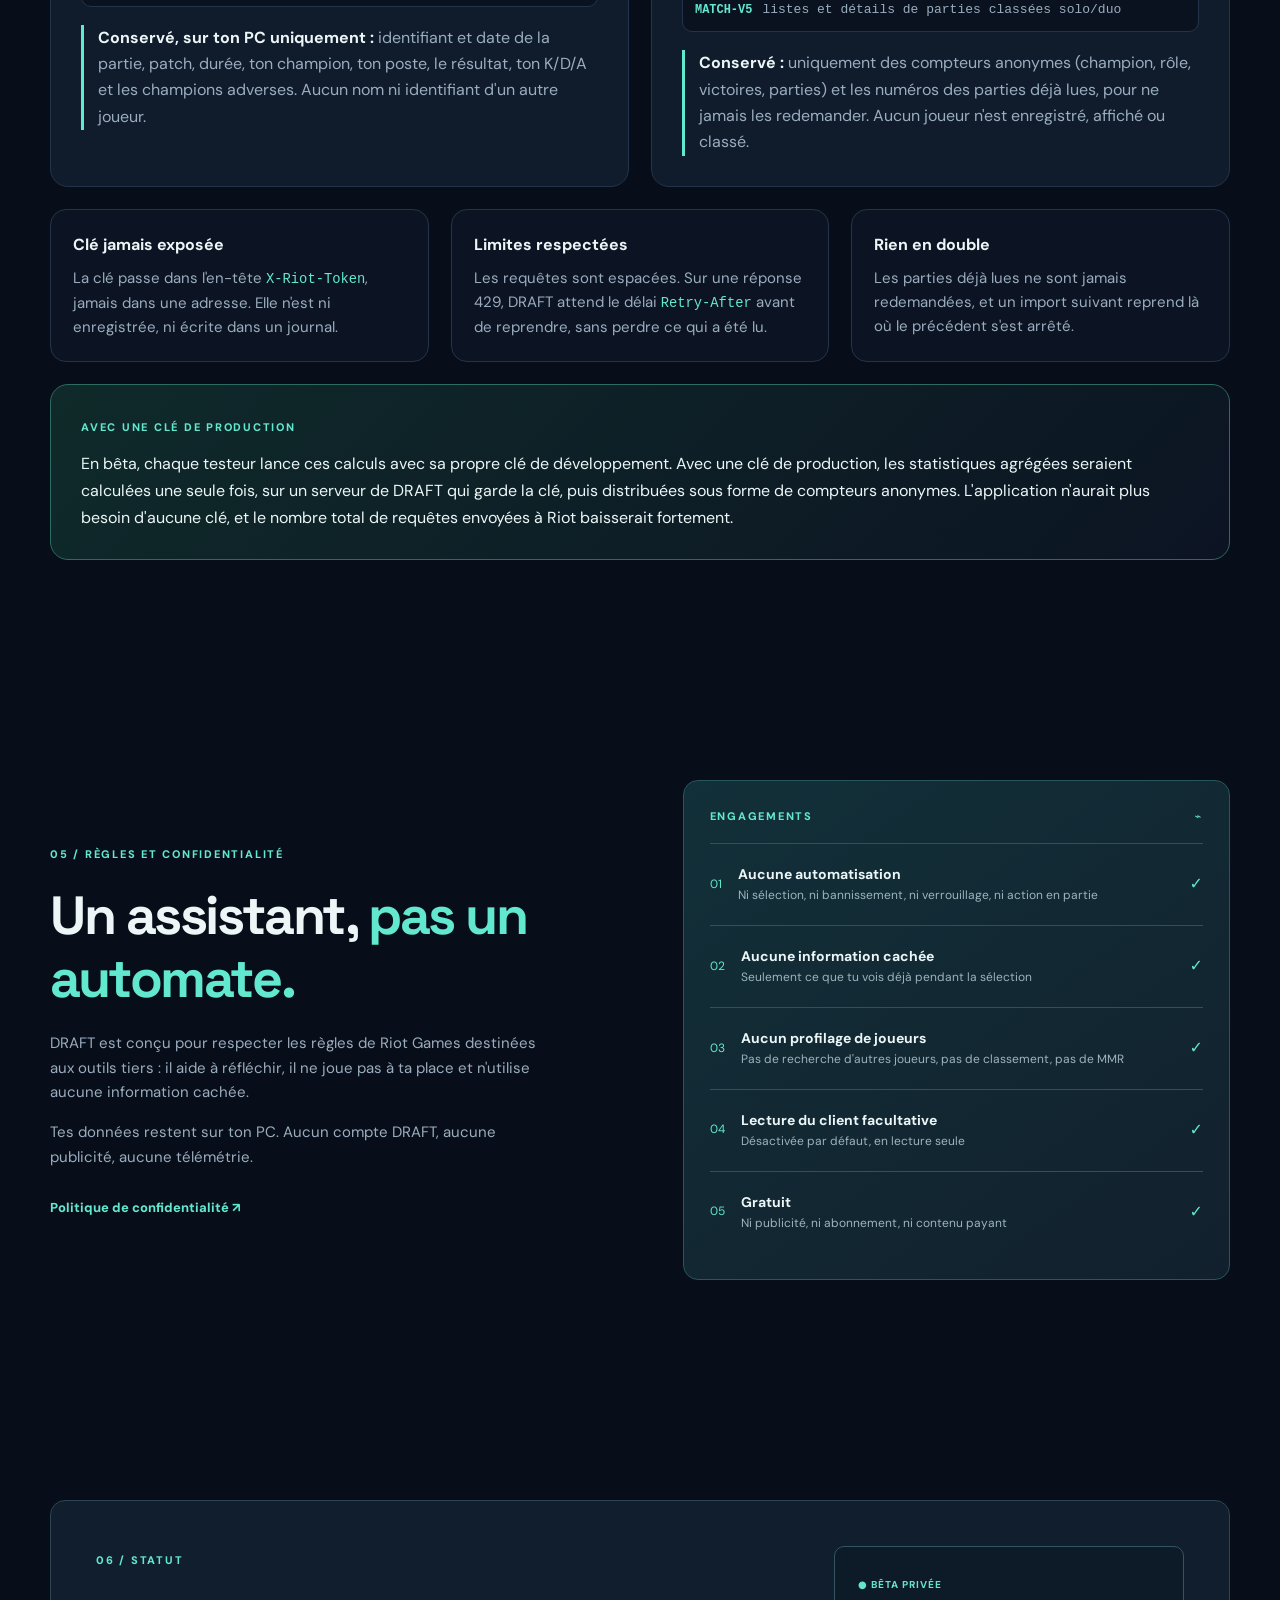
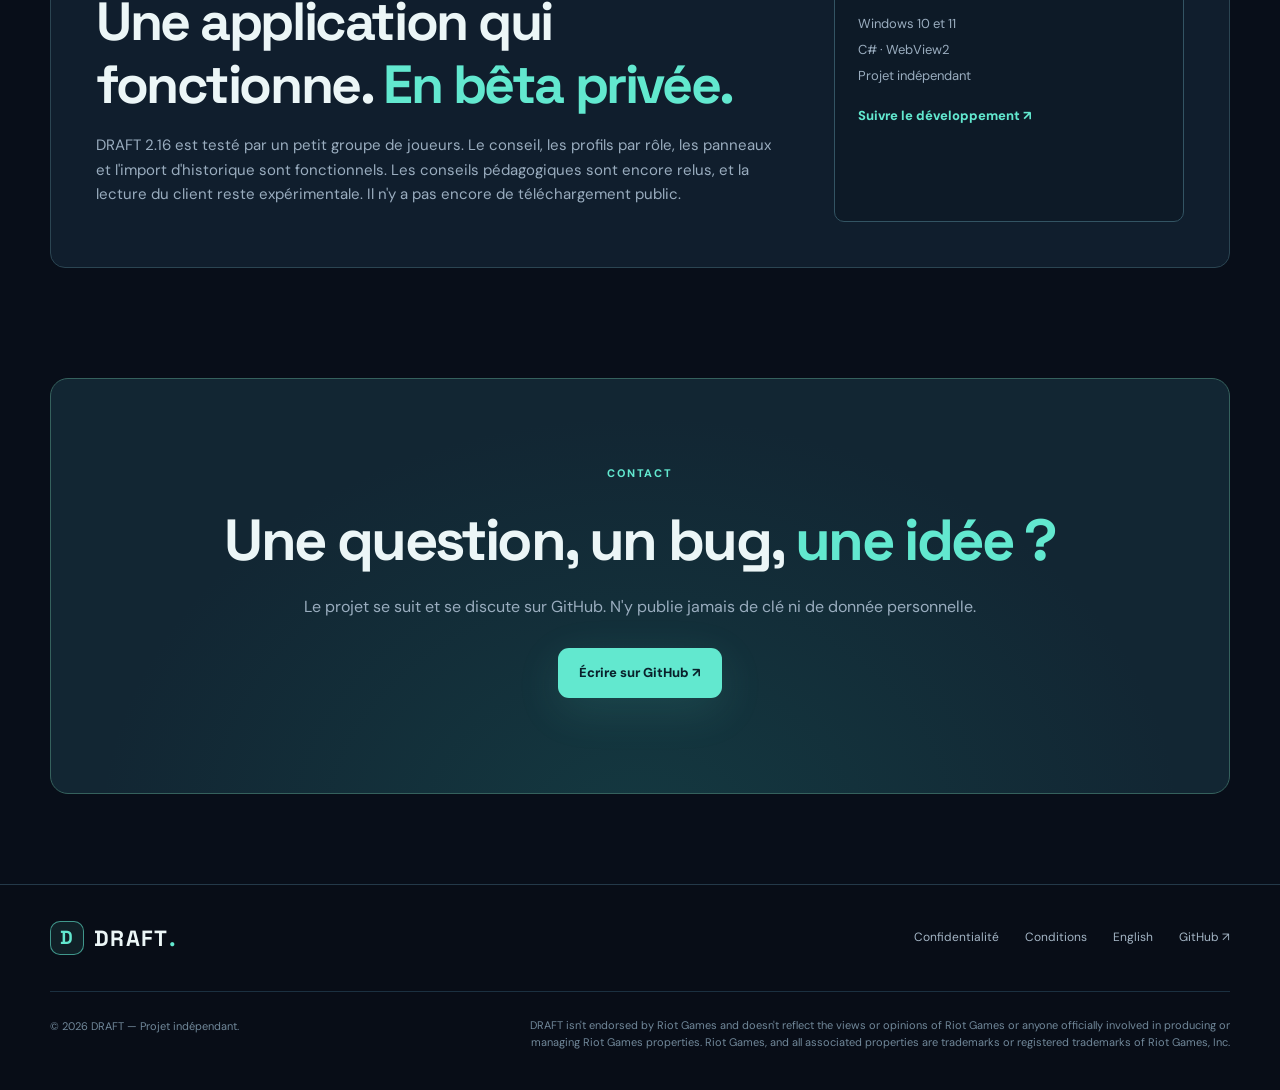
==== commit c890b29d: "feat(site): vraies captures, section API Riot et version anglaise - Captures réelles de DRAFT 2.16 (" ====
--- a/index.html
+++ b/index.html
@@ -1,15 +1,35 @@
 <!doctype html>
-<html lang="fr"><head><meta charset="utf-8"><meta name="viewport" content="width=device-width,initial-scale=1"><meta name="theme-color" content="#080e19"><meta name="description" content="DRAFT : assistant de draft indépendant pour League of Legends sur Windows. Configure ton pool, analyse les cinq adversaires et comprends chaque recommandation."><meta property="og:title" content="DRAFT — Pense la draft autrement"><meta property="og:description" content="Analyse la draft, compare tes champions et garde le contrôle de tes choix."><link rel="icon" href="/favicon.svg" type="image/svg+xml"><link rel="stylesheet" href="/styles.css"><title>DRAFT — Pense la draft autrement</title></head>
+<html lang="fr"><head><meta charset="utf-8"><meta name="viewport" content="width=device-width,initial-scale=1"><meta name="theme-color" content="#080e19"><meta name="description" content="DRAFT est une application Windows gratuite qui t'aide à choisir, parmi tes champions, le plus adapté à la composition adverse de League of Legends, et t'explique pourquoi."><meta property="og:title" content="DRAFT — Ton assistant stratégique pour League of Legends"><meta property="og:description" content="Le bon champion de ton pool face à la composition adverse, avec un plan de jeu expliqué. Aucune action automatique."><meta property="og:image" content="/assets/draft-recommandation.webp"><link rel="alternate" hreflang="en" href="/en/"><link rel="icon" href="/favicon.svg" type="image/svg+xml"><link rel="stylesheet" href="/styles.css"><title>DRAFT — Ton assistant stratégique pour League of Legends</title></head>
 <body><div class="glow glow-a"></div><div class="glow glow-b"></div>
-<header class="header"><div class="wrap nav"><a class="brand" href="/" aria-label="DRAFT accueil"><span class="brand-logo">D</span>DRAFT<span class="mint">.</span></a><button class="menu-toggle" id="menuToggle" aria-label="Ouvrir le menu" aria-expanded="false">☰</button><nav class="navlinks" id="navLinks"><a href="#pourquoi">Le projet</a><a href="#fonctionnalites">Fonctionnalités</a><a href="#fonctionnement">Fonctionnement</a><a href="#statut">Statut</a></nav><a class="nav-git" href="https://github.com/lucasmettetal/Draft" target="_blank" rel="noopener noreferrer">GitHub <span>↗</span></a></div></header>
+<header class="header"><div class="wrap nav"><a class="brand" href="/" aria-label="DRAFT accueil"><span class="brand-logo">D</span>DRAFT<span class="mint">.</span></a><button class="menu-toggle" id="menuToggle" aria-label="Ouvrir le menu" aria-expanded="false">☰</button><nav class="navlinks" id="navLinks"><a href="#fonctionnalites">Fonctionnalités</a><a href="#fonctionnement">Fonctionnement</a><a href="#api-riot">API Riot</a><a href="#regles">Règles</a><a href="#statut">Statut</a><a class="lang" href="/en/" hreflang="en">EN</a></nav><a class="nav-git" href="https://github.com/lucasmettetal/Draft" target="_blank" rel="noopener noreferrer">GitHub <span>↗</span></a></div></header>
 <main>
-<section class="hero wrap"><div class="hero-copy"><div class="eyebrow"><span class="live-dot"></span> COMPAGNON WINDOWS · PROJET INDÉPENDANT</div><h1>Chaque draft raconte <em>une autre partie.</em></h1><p>Cinq adversaires. Ton pool. Une décision à prendre. DRAFT t'aide à lire la composition ennemie, comprendre les menaces et comparer tes champions — sans choisir à ta place.</p><div class="hero-actions"><a class="btn primary" href="#fonctionnement">Voir comment ça marche <span>↗</span></a><a class="btn secondary" href="https://github.com/lucasmettetal/Draft" target="_blank" rel="noopener noreferrer">Suivre le projet</a></div><div class="hero-foot"><span><b>05</b> rôles</span><i></i><span><b>Local</b> sur Windows</span><i></i><span><b>2.16</b> démonstration bêta</span></div></div>
-<div class="hero-visual"><div class="realapp" role="img" aria-label="Reconstitution fidèle de l'interface DRAFT montrée dans le tutoriel : composition adverse, recommandation Twisted Fate et plan de jeu"><div class="realapp-bar"><strong>DRAFT</strong><span>Mid</span><span class="realapp-icons">◈ &nbsp;✦ &nbsp;◇ &nbsp;▣</span><span class="realapp-patch">Patch 16.22</span><span class="realapp-spacer"></span><span class="realapp-mini-btn">Réglages</span><span class="realapp-mini-btn">Draft aléatoire</span></div><div class="realapp-grid"><div class="realapp-enemies"><div class="realapp-heading">Composition adverse <small>5 sur 5</small></div><div class="realapp-input">Draft complète</div><div class="realapp-small">Entrée ajoute, Échap efface.</div><div class="realapp-enemy active"><b>✧</b><span><strong>Malzahar</strong><small>Mid très probable</small></span><i>×</i></div><div class="realapp-enemy"><b>◪</b><span><strong>Ornn</strong><small>Top · Tank, Engage</small></span><i>×</i></div><div class="realapp-enemy"><b>♢</b><span><strong>Rengar</strong><small>Jungle · Plongeur</small></span><i>×</i></div><div class="realapp-enemy"><b>▤</b><span><strong>Samira</strong><small>ADC · Carry</small></span><i>×</i></div><div class="realapp-enemy"><b>⬡</b><span><strong>Pyke</strong><small>Support · Engage</small></span><i>×</i></div><div class="realapp-profile">Profil de l'équipe<div><span>Frontline</span><b style="--level:26%"></b></div><div><span>Engage</span><b style="--level:58%"></b></div><div><span>Contrôles ciblés</span><b style="--level:35%"></b></div><small>Forces : engage, plongeurs</small></div></div><div class="realapp-result"><div class="realapp-champ-ghost"><div class="ghost-hat"></div><div class="ghost-cards">✦</div><div class="ghost-shoulder"></div></div><div class="realapp-info"><span class="realapp-status">Choix net</span><h3>Twisted Fate</h3><p>Sinon <strong>Kog'Maw</strong></p><p><b>2e choix contre Malzahar</b><br>Peut jouer loin de leur engage et revenir avec son ultime.</p><small>Mid supposé : Malzahar.</small><div class="realapp-fake-button">Je joue Twisted Fate</div></div><div class="realapp-pool"><strong>Ton pool</strong><div><span class="best"><b>TF</b> Twisted Fate <small>Recommandé</small></span><span><b>KM</b> Kog'Maw <small>Alternative</small></span><span><b>F</b> Fizz <small>À éviter</small></span><span><b>X</b> Xerath <small>Peu adapté</small></span></div></div></div><div class="realapp-advice"><div class="realapp-heading">Plan de jeu <small>avec Twisted Fate</small></div><div class="realapp-tip"><b>Gagne si</b><p>Pousse à la carte bleue, puis crée un surnombre avec ton ultime.</p></div><div class="realapp-threat"><b>Menaces</b><span>Rengar · Samira</span></div><div class="realapp-threat"><b>Cibles</b><span>Malzahar · Samira</span></div><div class="realapp-threat"><b>Bans</b><span>Akali · Katarina</span></div><div class="realapp-tabs"><span>Plan</span><span>Analyse</span><span>Conseils</span><span>Duel</span><span>Parties</span></div><div class="realapp-guidance"><p>• Contre Malzahar, garde ta carte dorée pour répondre à un engage.</p><p>• Place un ward avant de pousser la vague : Rengar peut venir en gank.</p><small>Avis général fondé sur la composition, pas sur un résultat garanti.</small></div></div></div></div><p class="demo-caption"><span class="mini-dot"></span> Reconstitution de l'interface observée dans le tutoriel DRAFT v2.16. Les champions et conseils illustrent un exemple.</p></div></section>
-<div class="strip"><div class="wrap strip-inner"><span>TES CHAMPIONS, TON CHOIX</span><span class="strip-mark">✧</span><span>DES RECOMMANDATIONS EXPLIQUÉES</span><span class="strip-mark">✧</span><span>AUCUNE ACTION AUTOMATISÉE</span></div></div>
-<section class="section wrap" id="pourquoi"><div class="section-intro"><span class="kicker">01 / LA PHILOSOPHIE</span><h2>Une recommandation, <em>et surtout ses raisons.</em></h2><p>Le tutoriel montre le parcours réel : tu choisis ton rôle et ton pool, renseignes jusqu'à cinq adversaires, puis lis un choix, une alternative et un plan de jeu. Ce sont des indications, pas des ordres.</p></div><div class="principles"><div><span>01</span><strong>Analyser</strong><p>Repérer l'engage, les plongeurs, les contrôles et les menaces adverses.</p></div><div><span>02</span><strong>Comparer</strong><p>Mettre en regard le choix recommandé et les alternatives de ton pool.</p></div><div><span>03</span><strong>Progresser</strong><p>Lire un plan de jeu, ses risques et des conseils adaptés à ton niveau.</p></div></div></section>
-<section class="section feature-section" id="fonctionnalites"><div class="wrap"><div class="section-head"><div><span class="kicker">02 / LES FONCTIONNALITÉS</span><h2>Le vrai parcours, <em>dans une seule fenêtre.</em></h2></div><p>Voici les fonctions montrées dans le tutoriel de présentation — et celles qui restent encore expérimentales.</p></div><div class="feature-grid"><article class="feature large"><div class="feature-icon">◇</div><span class="feature-num">01 — COMPOSITION</span><h3>Cinq adversaires, une composition</h3><p>Entre les champions adverses manuellement. DRAFT estime leurs rôles et distingue les menaces, cibles et faiblesses de la composition.</p><div class="feature-art"><span>ENGAGE</span><span>PORTÉE</span><span>PROTECTION</span><span>DÉGÂTS</span></div></article><article class="feature"><div class="feature-icon">↔</div><span class="feature-num">02 — ALTERNATIVES</span><h3>Un choix et une alternative</h3><p>Le moteur compare les champions de ton pool, détaille le raisonnement et signale les égalités lorsque les données ne permettent pas de trancher.</p></article><article class="feature"><div class="feature-icon">✧</div><span class="feature-num">03 — PÉDAGOGIE · BÊTA</span><h3>Un plan de jeu lisible</h3><p>Lane, milieu de partie, combats : les conseils sont présentés par étape. Leur pertinence stratégique reste en cours de validation.</p></article><article class="feature"><div class="feature-icon">◈</div><span class="feature-num">04 — MULTIRÔLE · EN COURS</span><h3>Ton pool, rôle par rôle</h3><p>Top, Jungle, Mid, ADC et Support : configure tes champions. La sauvegarde de plusieurs profils est en cours de finalisation.</p></article><article class="feature large"><div class="feature-icon">⌁</div><span class="feature-num">05 — DONNÉES LOCALES</span><h3>Un historique local et facultatif</h3><p>Avec ta clé personnelle, importe volontairement des parties classées. DRAFT affiche tes champions les plus joués sans modifier le score de la recommandation.</p><div class="feature-art muted"><span>LOCAL FIRST</span><span>IMPORT VOLONTAIRE</span><span>CLÉ PERSONNELLE</span></div></article></div></div></section>
-<section class="section wrap process" id="fonctionnement"><div class="section-intro"><span class="kicker">03 / COMMENT ÇA MARCHE</span><h2>En trois étapes, <em>le choix reste le tien.</em></h2></div><div class="steps"><div class="step"><div class="step-count">01</div><div><h3>Choisis ton rôle et ton pool</h3><p>Renseigne les champions que tu as envie de jouer — aucun compte Riot n'est nécessaire pour commencer.</p></div></div><div class="step"><div class="step-count">02</div><div><h3>Saisis les adversaires</h3><p>Saisis les champions adverses, ou lance une draft aléatoire pour découvrir les possibilités sans ouvrir League of Legends.</p></div></div><div class="step"><div class="step-count">03</div><div><h3>Lis la recommandation</h3><p>Lis le choix proposé, l'alternative, le plan de jeu et les raisons. L'application ne verrouille ni ne sélectionne de champion.</p></div></div></div></section>
-<section class="section wrap privacy" id="confidentialite"><div class="privacy-copy"><span class="kicker">04 / CONFIDENTIALITÉ</span><h2>Ton jeu.<br><em>Tes données.</em></h2><p>La démonstration montre une application locale sur Windows 10 ou 11, qui fonctionne sans compte Riot pour les fonctionnalités manuelles. L'import de matchs classés est volontaire et conservé sur le PC.</p><p>Ce site vitrine n'intègre ni inscription, ni publicité, ni analyse d'audience. L'hébergeur peut néanmoins conserver des journaux techniques.</p><a class="inline-link" href="/confidentialite.html">Politique de confidentialité ↗</a></div><div class="privacy-panel"><div class="panel-kicker">LOCAL FIRST <span>⌁</span></div><div class="panel-row"><span>01</span><div><strong>Pas de compte DRAFT</strong><small>Le site ne demande aucune inscription</small></div><b>✓</b></div><div class="panel-row"><span>02</span><div><strong>Import à la demande</strong><small>L'historique est importé uniquement sur action</small></div><b>✓</b></div><div class="panel-row"><span>03</span><div><strong>Pas d'automatisation des choix</strong><small>La décision finale reste humaine</small></div><b>✓</b></div></div></section>
-<section class="section wrap" id="statut"><div class="status"><div><span class="kicker">05 / ÉTAT DU PROJET</span><h2>Une application réelle. <em>Encore en bêta.</em></h2><p>La vidéo présente DRAFT v2.16 bêta : lancement portable, profil, saisie des adversaires, recommandation, panneaux et import Riot. Certains conseils et modes automatiques demandent encore une validation. La distribution publique générale n'est pas ouverte.</p></div><div class="status-box"><span class="status-pill">● DÉVELOPPEMENT ACTIF</span><p>Windows · C# / WebView2<br>Application indépendante<br>Tests utilisateurs à venir</p><a href="https://github.com/lucasmettetal/Draft" target="_blank" rel="noopener noreferrer">Suivre le développement ↗</a></div></div></section>
-<section class="wrap closing"><div class="closing-glow"></div><span class="kicker">LE PROJET AVANCE</span><h2>Ne subis plus la draft.<br><em>Apprends à la lire.</em></h2><p>Explore les sources et suis les prochaines versions sur GitHub.</p><a class="btn primary" href="https://github.com/lucasmettetal/Draft" target="_blank" rel="noopener noreferrer">Voir le projet sur GitHub ↗</a></section></main>
-<footer class="footer"><div class="wrap footer-main"><a class="brand" href="/"><span class="brand-logo">D</span>DRAFT<span class="mint">.</span></a><div><a href="/confidentialite.html">Confidentialité</a><a href="/conditions.html">Conditions</a><a href="https://github.com/lucasmettetal/Draft" target="_blank" rel="noopener noreferrer">GitHub ↗</a></div></div><div class="wrap footer-bottom"><span>© 2026 DRAFT — Projet indépendant.</span><span>DRAFT n'est ni approuvé ni sponsorisé par Riot Games. League of Legends et Riot Games sont des marques de Riot Games, Inc.</span></div></footer><script src="/main.js" defer></script></body></html>+<section class="hero wrap"><div class="hero-copy"><div class="eyebrow"><span class="live-dot"></span> APPLICATION WINDOWS · GRATUITE · BÊTA</div><h1>Le bon champion de ton pool, <em>et la raison du choix.</em></h1><p>Pendant la sélection, DRAFT compare les champions que tu maîtrises à la composition adverse, te conseille le plus adapté et t'explique comment gagner avec. Il ne touche jamais au client : tu choisis toujours toi-même.</p><div class="hero-actions"><a class="btn primary" href="#fonctionnement">Voir comment ça marche <span>↓</span></a><a class="btn secondary" href="#api-riot">Utilisation de l'API Riot</a></div><div class="hero-foot"><span><b>5</b> rôles</span><i></i><span><b>100 %</b> local</span><i></i><span><b>0</b> action automatique</span></div></div>
+<figure class="hero-visual shot-frame"><img src="/assets/draft-recommandation.webp" width="1600" height="900" alt="Fenêtre principale de DRAFT : composition adverse à gauche, Twisted Fate recommandé au centre avec Kog'Maw en alternative, plan de jeu à droite"><figcaption><span class="mini-dot"></span> Capture réelle de DRAFT 2.16 bêta, sur une draft simulée.</figcaption></figure></section>
+<div class="strip"><div class="wrap strip-inner"><span>TES CHAMPIONS, TON CHOIX</span><span class="strip-mark">✧</span><span>CHAQUE CONSEIL EST EXPLIQUÉ</span><span class="strip-mark">✧</span><span>AUCUNE ACTION DANS LE CLIENT</span></div></div>
+
+<section class="section wrap" id="pourquoi"><div class="section-intro"><span class="kicker">01 / LE PROBLÈME</span><h2>Quelques secondes pour choisir, <em>cinq adversaires à lire.</em></h2><p>En sélection, tu vois la composition adverse se construire, mais tu as peu de temps pour savoir lequel de tes champions s'en sort le mieux. DRAFT fait cette lecture avec toi, à partir de règles explicites.</p></div><div class="principles"><div><span>01</span><strong>Lire</strong><p>Engage, plongeurs, contrôles, cibles fragiles : le profil de l'équipe adverse en un coup d'œil.</p></div><div><span>02</span><strong>Comparer</strong><p>Chaque champion de ton pool est classé, avec une alternative et ce qui les départage.</p></div><div><span>03</span><strong>Comprendre</strong><p>Un plan de jeu par phase et des conseils adaptés à ton niveau, pour apprendre en jouant.</p></div></div></section>
+
+<section class="section feature-section" id="fonctionnalites"><div class="wrap"><div class="section-head"><div><span class="kicker">02 / FONCTIONNALITÉS</span><h2>Ce que fait DRAFT, <em>capture à l'appui.</em></h2></div><p>Toutes les images viennent de l'application, avec une draft simulée et des données fictives.</p></div>
+<div class="gallery">
+<article class="gallery-item wide"><img src="/assets/draft-panneaux.webp" width="1600" height="791" loading="lazy" alt="Panneaux compacts de DRAFT en plusieurs tailles"><div><span class="feature-num">PANNEAUX DE SÉLECTION</span><h3>À côté du client, pendant la draft</h3><p>Des panneaux compacts affichent l'essentiel : composition adverse, conseil et plan de jeu. Ils se placent autour du client sans le recouvrir.</p></div></article>
+<article class="gallery-item"><img src="/assets/draft-profils.webp" width="780" height="713" loading="lazy" alt="Réglages de DRAFT : un pool de champions par rôle"><div><span class="feature-num">PROFILS PAR RÔLE</span><h3>Un pool pour chacun des cinq rôles</h3><p>Top, Jungle, Mid, ADC, Support : chaque rôle garde ses champions. Change de rôle en un clic, exporte tes profils dans un fichier.</p></div></article>
+<article class="gallery-item"><img src="/assets/draft-plan.webp" width="464" height="622" loading="lazy" alt="Plan de jeu : condition de victoire, menaces, cibles et bans"><div><span class="feature-num">PLAN DE JEU</span><h3>Comment gagner avec ce choix</h3><p>La condition de victoire, les menaces à surveiller, les cibles à punir et les bans utiles, puis des conseils pour la lane, le milieu de partie et les combats.</p></div></article>
+<article class="gallery-item"><img src="/assets/draft-analyse.webp" width="464" height="610" loading="lazy" alt="Onglet Analyse : critères de comparaison des champions du pool"><div><span class="feature-num">ANALYSE</span><h3>Le détail de la décision</h3><p>Critère par critère, DRAFT montre ce qui fait passer un champion devant un autre. Quand deux choix sont très proches, il le dit au lieu de trancher au hasard.</p></div></article>
+<article class="gallery-item"><img src="/assets/draft-parties.webp" width="464" height="610" loading="lazy" alt="Onglet Parties : victoires par champion sur un historique fictif"><div><span class="feature-num">PARTIES · FACULTATIF</span><h3>Ton expérience, à côté du conseil</h3><p>Si tu importes ton historique classé, DRAFT affiche tes champions les plus joués. Ces chiffres informent, ils ne modifient jamais le classement stratégique.</p></div></article>
+</div></div></section>
+
+<section class="section wrap process" id="fonctionnement"><div class="section-intro"><span class="kicker">03 / FONCTIONNEMENT</span><h2>Quatre étapes, <em>et la décision reste la tienne.</em></h2></div><div class="steps"><div class="step"><div class="step-count">01</div><div><h3>Lance DRAFT</h3><p>Une icône apparaît près de l'horloge de Windows. Aucun compte et aucune clé ne sont nécessaires pour commencer.</p></div></div><div class="step"><div class="step-count">02</div><div><h3>Configure ton pool</h3><p>Dans les réglages, ajoute les champions que tu joues pour chaque rôle. Ils sont enregistrés sur ton PC.</p></div></div><div class="step"><div class="step-count">03</div><div><h3>Saisis les adversaires</h3><p>Tape chaque champion adverse au fur et à mesure qu'il est choisi. DRAFT suppose son rôle, que tu corriges d'un clic.</p></div></div><div class="step"><div class="step-count">04</div><div><h3>Lis le conseil, puis choisis</h3><p>Un champion, une alternative, les raisons et un plan de jeu. Tu sélectionnes et tu verrouilles toi-même, dans le client.</p></div></div></div></section>
+
+<section class="section wrap" id="api-riot"><div class="section-intro"><span class="kicker">04 / API RIOT GAMES</span><h2>Ce que DRAFT demande à Riot, <em>et pourquoi.</em></h2><p>DRAFT utilise uniquement l'API officielle de Riot Games. Le conseil de base fonctionne sans elle : l'API sert à des statistiques complémentaires, toujours déclenchées par l'utilisateur.</p></div>
+<div class="api-grid">
+<article class="api-card"><span class="feature-num">USAGE 1 · HISTORIQUE PERSONNEL</span><h3>Importer tes parties classées</h3><p>Tu saisis ton Riot ID et lances l'import. DRAFT retrouve ton compte, puis lit tes parties classées solo/duo.</p><ul class="api-list"><li><code>ACCOUNT-V1</code> <span>/riot/account/v1/accounts/by-riot-id</span></li><li><code>MATCH-V5</code> <span>/lol/match/v5/matches/by-puuid/{puuid}/ids?queue=420</span></li><li><code>MATCH-V5</code> <span>/lol/match/v5/matches/{matchId}</span></li></ul><p class="api-keep"><b>Conservé, sur ton PC uniquement :</b> identifiant et date de la partie, patch, durée, ton champion, ton poste, le résultat, ton K/D/A et les champions adverses. Aucun nom ni identifiant d'un autre joueur.</p></article>
+<article class="api-card"><span class="feature-num">USAGE 2 · STATISTIQUES AGRÉGÉES</span><h3>Rôles et matchups par champion</h3><p>Pour deviner le rôle d'un champion adverse et mesurer les bilans de ton pool, DRAFT compte les rôles joués et les résultats sur des parties classées récentes.</p><ul class="api-list"><li><code>LEAGUE-EXP-V4</code> <span>/lol/league-exp/v4/entries — point de départ, des joueurs au hasard</span></li><li><code>MATCH-V5</code> <span>listes et détails de parties classées solo/duo</span></li></ul><p class="api-keep"><b>Conservé :</b> uniquement des compteurs anonymes (champion, rôle, victoires, parties) et les numéros des parties déjà lues, pour ne jamais les redemander. Aucun joueur n'est enregistré, affiché ou classé.</p></article>
+</div>
+<div class="api-rules"><div><strong>Clé jamais exposée</strong><p>La clé passe dans l'en-tête <code>X-Riot-Token</code>, jamais dans une adresse. Elle n'est ni enregistrée, ni écrite dans un journal.</p></div><div><strong>Limites respectées</strong><p>Les requêtes sont espacées. Sur une réponse 429, DRAFT attend le délai <code>Retry-After</code> avant de reprendre, sans perdre ce qui a été lu.</p></div><div><strong>Rien en double</strong><p>Les parties déjà lues ne sont jamais redemandées, et un import suivant reprend là où le précédent s'est arrêté.</p></div></div>
+<div class="api-plan"><span class="kicker">AVEC UNE CLÉ DE PRODUCTION</span><p>En bêta, chaque testeur lance ces calculs avec sa propre clé de développement. Avec une clé de production, les statistiques agrégées seraient calculées une seule fois, sur un serveur de DRAFT qui garde la clé, puis distribuées sous forme de compteurs anonymes. L'application n'aurait plus besoin d'aucune clé, et le nombre total de requêtes envoyées à Riot baisserait fortement.</p></div></section>
+
+<section class="section wrap privacy" id="regles"><div class="privacy-copy"><span class="kicker">05 / RÈGLES ET CONFIDENTIALITÉ</span><h2>Un assistant, <em>pas un automate.</em></h2><p>DRAFT est conçu pour respecter les règles de Riot Games destinées aux outils tiers : il aide à réfléchir, il ne joue pas à ta place et n'utilise aucune information cachée.</p><p>Tes données restent sur ton PC. Aucun compte DRAFT, aucune publicité, aucune télémétrie.</p><a class="inline-link" href="/confidentialite.html">Politique de confidentialité ↗</a></div><div class="privacy-panel"><div class="panel-kicker">ENGAGEMENTS <span>⌁</span></div><div class="panel-row"><span>01</span><div><strong>Aucune automatisation</strong><small>Ni sélection, ni bannissement, ni verrouillage, ni action en partie</small></div><b>✓</b></div><div class="panel-row"><span>02</span><div><strong>Aucune information cachée</strong><small>Seulement ce que tu vois déjà pendant la sélection</small></div><b>✓</b></div><div class="panel-row"><span>03</span><div><strong>Aucun profilage de joueurs</strong><small>Pas de recherche d'autres joueurs, pas de classement, pas de MMR</small></div><b>✓</b></div><div class="panel-row"><span>04</span><div><strong>Lecture du client facultative</strong><small>Désactivée par défaut, en lecture seule</small></div><b>✓</b></div><div class="panel-row"><span>05</span><div><strong>Gratuit</strong><small>Ni publicité, ni abonnement, ni contenu payant</small></div><b>✓</b></div></div></section>
+
+<section class="section wrap" id="statut"><div class="status"><div><span class="kicker">06 / STATUT</span><h2>Une application qui fonctionne. <em>En bêta privée.</em></h2><p>DRAFT 2.16 est testé par un petit groupe de joueurs. Le conseil, les profils par rôle, les panneaux et l'import d'historique sont fonctionnels. Les conseils pédagogiques sont encore relus, et la lecture du client reste expérimentale. Il n'y a pas encore de téléchargement public.</p></div><div class="status-box"><span class="status-pill">● BÊTA PRIVÉE</span><p>Windows 10 et 11<br>C# · WebView2<br>Projet indépendant</p><a href="https://github.com/lucasmettetal/Draft" target="_blank" rel="noopener noreferrer">Suivre le développement ↗</a></div></div></section>
+<section class="wrap closing"><div class="closing-glow"></div><span class="kicker">CONTACT</span><h2>Une question, un bug, <em>une idée ?</em></h2><p>Le projet se suit et se discute sur GitHub. N'y publie jamais de clé ni de donnée personnelle.</p><a class="btn primary" href="https://github.com/lucasmettetal/Draft/issues" target="_blank" rel="noopener noreferrer">Écrire sur GitHub ↗</a></section></main>
+<footer class="footer"><div class="wrap footer-main"><a class="brand" href="/"><span class="brand-logo">D</span>DRAFT<span class="mint">.</span></a><div><a href="/confidentialite.html">Confidentialité</a><a href="/conditions.html">Conditions</a><a href="/en/">English</a><a href="https://github.com/lucasmettetal/Draft" target="_blank" rel="noopener noreferrer">GitHub ↗</a></div></div><div class="wrap footer-bottom legal-boiler"><span>© 2026 DRAFT — Projet indépendant.</span><span>DRAFT isn't endorsed by Riot Games and doesn't reflect the views or opinions of Riot Games or anyone officially involved in producing or managing Riot Games properties. Riot Games, and all associated properties are trademarks or registered trademarks of Riot Games, Inc.</span></div></footer><script src="/main.js" defer></script></body></html>
--- a/styles.css
+++ b/styles.css
@@ -10,3 +10,15 @@
 .hero{grid-template-columns:minmax(0,.85fr) minmax(0,1.15fr);gap:34px}.hero-copy h1{font-size:clamp(42px,4.6vw,65px)}.hero-visual{min-width:0}.realapp{background:#0a111b;border:1px solid #2cbfb5;border-radius:6px;box-shadow:0 34px 110px #0009,0 0 45px #27b7ad18;overflow:hidden;color:#dde9ed;font-family:'DM Sans',sans-serif}.realapp-bar{height:38px;display:flex;gap:11px;align-items:center;padding:0 12px;border-bottom:1px solid #223440;font-size:9px}.realapp-bar strong{font-size:14px;letter-spacing:.03em}.realapp-bar>span:nth-child(2){color:#c0b2dc}.realapp-icons{color:#7d9ba9;white-space:nowrap}.realapp-patch{color:#8b9fb5}.realapp-spacer{flex:1}.realapp-mini-btn{padding:5px;border:1px solid #2b4052;border-radius:3px;font-size:8px;color:#d1e0e6;white-space:nowrap}.realapp-grid{display:grid;grid-template-columns:31% 43% 26%;min-height:392px}.realapp-enemies{border-right:1px solid #263644;padding:12px 8px;background:#0d1724;min-width:0}.realapp-heading{font-size:11px;font-weight:800;line-height:1.3;display:flex;gap:4px;justify-content:space-between}.realapp-heading small{font-size:8px;color:#809eb0;font-weight:500}.realapp-input{margin:10px 0 5px;border:1px solid #233949;border-radius:4px;padding:7px 9px;font-size:9px;color:#628098;background:#0a131f}.realapp-small{font-size:8px;color:#8b9fab;margin:8px 0}.realapp-enemy{display:flex;align-items:center;gap:6px;background:#101e2c;border-radius:4px;margin:5px 0;padding:7px 5px;min-height:40px}.realapp-enemy.active{background:#172d3c;border-left:2px solid #54d9cd}.realapp-enemy>b{width:24px;height:24px;flex-shrink:0;display:grid;place-items:center;border-radius:4px;background:#24424e;color:#8fe8dc;font-size:14px}.realapp-enemy span{min-width:0}.realapp-enemy strong,.realapp-enemy small{display:block;white-space:nowrap;overflow:hidden;text-overflow:ellipsis}.realapp-enemy strong{font-size:10px}.realapp-enemy small{font-size:8px;color:#81a3b4}.realapp-enemy i{font-style:normal;margin-left:auto;color:#718d9b}.realapp-profile{font-size:10px;font-weight:700;margin-top:10px}.realapp-profile>div{display:flex;justify-content:space-between;align-items:center;gap:5px;font-weight:400;font-size:8px;color:#a5bbca;margin-top:5px}.realapp-profile>div>b{display:block;flex-basis:55%;height:5px;background:linear-gradient(90deg,#51d8c8 var(--level),#1e3240 var(--level));border-radius:1px}.realapp-profile>small{font-size:8px;color:#68dcca}.realapp-result{position:relative;min-width:0;background:radial-gradient(ellipse at 78% 37%,#364052 0%,#152437 34%,#0b1423 80%);overflow:hidden}.realapp-champ-ghost{position:absolute;inset:0;pointer-events:none;opacity:.6}.ghost-hat{position:absolute;top:16%;right:8%;width:45%;height:41%;transform:skew(-14deg) rotate(-12deg);background:linear-gradient(135deg,#625744,#162236 70%);clip-path:polygon(45% 0,90% 13%,100% 37%,57% 30%,30% 100%,0 58%);border:1px solid #a78a59}.ghost-cards{position:absolute;top:22%;right:28%;color:#de6769;font-size:35px;text-shadow:0 0 23px #ff5454}.ghost-shoulder{position:absolute;bottom:3%;right:0;width:57%;height:40%;background:linear-gradient(105deg,transparent,#49404a 40%,#111b30);border-radius:55% 0 0 0}.realapp-info{position:absolute;left:13px;right:13px;top:44%;z-index:2}.realapp-status{display:inline-block;font-size:9px;padding:3px 7px;border:1px solid #32c6b9;border-radius:3px;color:#6ee9d5;background:#102b33}.realapp-info h3{font-size:clamp(17px,2vw,27px);line-height:1.2;margin:7px 0;color:white;text-shadow:0 2px 8px #000}.realapp-info p{font-size:9px;margin:6px 0;color:#cfdee7;line-height:1.45;text-shadow:0 2px 5px #07101c}.realapp-info>small{font-size:8px;color:#bbcfda}.realapp-fake-button{margin-top:9px;display:inline-block;padding:7px 11px;background:#51d9ca;color:#08262a;font-size:9px;font-weight:800;border-radius:3px}.realapp-pool{position:absolute;left:8px;right:8px;bottom:9px;z-index:3}.realapp-pool>strong{font-size:10px}.realapp-pool>div{display:flex;gap:4px;margin-top:5px}.realapp-pool span{display:flex;gap:4px;align-items:center;flex-wrap:wrap;flex:1;min-width:0;padding:5px 3px;background:#0d1928db;border:1px solid #2a4050;font-size:7px;border-radius:3px}.realapp-pool span.best{border-color:#3ad1c2}.realapp-pool span>b{display:grid;place-items:center;background:#1d4650;width:18px;height:18px;color:#7eeee2;border-radius:2px}.realapp-pool span>small{font-size:7px;color:#74e1d5}.realapp-pool span:not(.best)>small{color:#a1b1be}.realapp-advice{border-left:1px solid #263644;padding:12px 8px;min-width:0;background:#0f1926}.realapp-tip{padding:8px;background:#182532;border-radius:4px;margin:10px 0}.realapp-tip>b{font-size:9px;color:#59dcca}.realapp-tip p{font-size:9px;line-height:1.4;margin:4px 0 0;color:#dde9ed}.realapp-threat{display:flex;gap:6px;align-items:flex-start;margin:9px 0;font-size:8px}.realapp-threat b{color:#e7ab7b;width:34px;flex-shrink:0}.realapp-threat span{color:#bcd0db}.realapp-tabs{display:flex;gap:6px;border-block:1px solid #29404f;padding:8px 0;margin-top:12px;color:#9bb7cb;font-size:7px}.realapp-tabs span:first-child{color:#66e4d5}.realapp-guidance p{font-size:8px;color:#c4d6df;line-height:1.55;margin:10px 0}.realapp-guidance small{font-size:7px;color:#829dad;line-height:1.5}.demo-caption{font-size:11px;color:#8198aa;margin:17px 0 0;line-height:1.5}.mini-dot{display:inline-block;width:6px;height:6px;background:#54d8c8;border-radius:50%;margin-right:5px}.feature-section .feature.large{background:linear-gradient(145deg,#142638,#111e2d)}.status-pill{color:#65e4cd}
 @media(max-width:1100px){.hero{grid-template-columns:1fr}.hero-visual{max-width:900px}.realapp-grid{min-height:460px}.realapp-info{top:41%}.realapp-info h3{font-size:28px}.realapp-enemy strong{font-size:12px}.realapp-enemy small,.realapp-tip p{font-size:10px}}
 @media(max-width:700px){.realapp-grid{grid-template-columns:33% 45% 22%;min-height:380px}.realapp-bar{gap:7px;padding:0 7px}.realapp-mini-btn{display:none}.realapp-enemies,.realapp-advice{padding:8px 4px}.realapp-heading{font-size:9px}.realapp-heading small{display:none}.realapp-enemy{padding:5px 2px;gap:3px}.realapp-enemy strong{font-size:8px}.realapp-enemy small,.realapp-profile>small,.realapp-profile,.realapp-guidance,.realapp-threat:nth-of-type(4){display:none}.realapp-enemy>b{width:16px;height:20px;font-size:10px}.realapp-input,.realapp-small{font-size:7px}.realapp-info{left:7px;right:6px;top:42%}.realapp-info h3{font-size:18px}.realapp-info p{font-size:8px}.realapp-pool{left:4px;right:4px;bottom:6px}.realapp-pool span{font-size:0;justify-content:center;padding:4px 0}.realapp-pool span>b{font-size:8px}.realapp-pool span>small{display:none}.realapp-tip p{font-size:8px}.realapp-threat{display:block}.realapp-threat b,.realapp-threat span{display:block;font-size:8px}.realapp-tabs{gap:3px;font-size:6px;flex-wrap:wrap}.realapp-heading{display:block}.realapp-heading small{display:none}}
+
+/* Captures réelles, galerie et section API */
+.shot-frame{margin:0}.shot-frame img{display:block;width:100%;height:auto;border-radius:16px;border:1px solid var(--border);box-shadow:0 30px 100px #0009,0 0 90px #13695a26}.shot-frame figcaption{margin-top:14px;color:var(--muted);font-size:13px;display:flex;align-items:center;gap:8px}
+.gallery{display:grid;grid-template-columns:repeat(2,minmax(0,1fr));gap:22px;margin-top:46px}.gallery-item{background:var(--panel);border:1px solid var(--border);border-radius:18px;overflow:hidden;display:grid;grid-template-columns:minmax(0,.9fr) minmax(0,1.1fr);align-items:center}.gallery-item img{display:block;width:100%;height:100%;max-height:360px;object-fit:cover;object-position:top;background:#0a0f16;border-right:1px solid var(--border)}.gallery-item>div{padding:26px}.gallery-item h3{margin:10px 0 10px;font-size:21px}.gallery-item p{color:var(--muted);margin:0;line-height:1.6}.gallery-item.wide{grid-column:1/-1;grid-template-columns:minmax(0,1.6fr) minmax(0,1fr)}.gallery-item.wide img{max-height:none;object-fit:contain}
+.api-grid{display:grid;grid-template-columns:repeat(2,minmax(0,1fr));gap:22px;margin-top:40px}.api-card{background:var(--panel);border:1px solid var(--border);border-radius:18px;padding:30px}.api-card h3{margin:10px 0 12px;font-size:22px}.api-card p{color:var(--muted);line-height:1.65;margin:0 0 16px}.api-list{list-style:none;padding:0;margin:0 0 18px;display:grid;gap:8px}.api-list li{display:flex;flex-wrap:wrap;gap:10px;align-items:baseline;background:#0a1220;border:1px solid var(--border);border-radius:10px;padding:10px 12px;font-size:13px;color:var(--muted)}.api-list span{font-family:ui-monospace,Consolas,monospace;word-break:break-all}code{font-family:ui-monospace,Consolas,monospace;color:var(--mint);font-size:.92em}.api-list code{font-weight:700}.api-keep{border-left:3px solid var(--mint);padding-left:14px;margin:0!important}.api-keep b{color:var(--text)}
+.api-rules{display:grid;grid-template-columns:repeat(3,minmax(0,1fr));gap:22px;margin-top:22px}.api-rules>div{border:1px solid var(--border);border-radius:16px;padding:22px;background:#0c1423}.api-rules strong{display:block;margin-bottom:8px}.api-rules p{margin:0;color:var(--muted);line-height:1.6;font-size:15px}
+.api-plan{margin-top:22px;border:1px solid #2c6b62;background:linear-gradient(135deg,#0f2a2a,#0c1423);border-radius:18px;padding:28px 30px}.api-plan p{margin:10px 0 0;line-height:1.7;color:var(--text)}
+.navlinks .lang{border:1px solid var(--border);border-radius:8px;padding:4px 9px;font-size:12px}
+.legal-boiler span:last-child{max-width:720px;line-height:1.55}
+@media (max-width:900px){.gallery,.api-grid,.api-rules{grid-template-columns:1fr}.gallery-item,.gallery-item.wide{grid-template-columns:1fr}.gallery-item img{max-height:420px;border-right:0;border-bottom:1px solid var(--border)}}
+.gallery-item img{object-position:left top}
+html,body{overflow-x:clip}
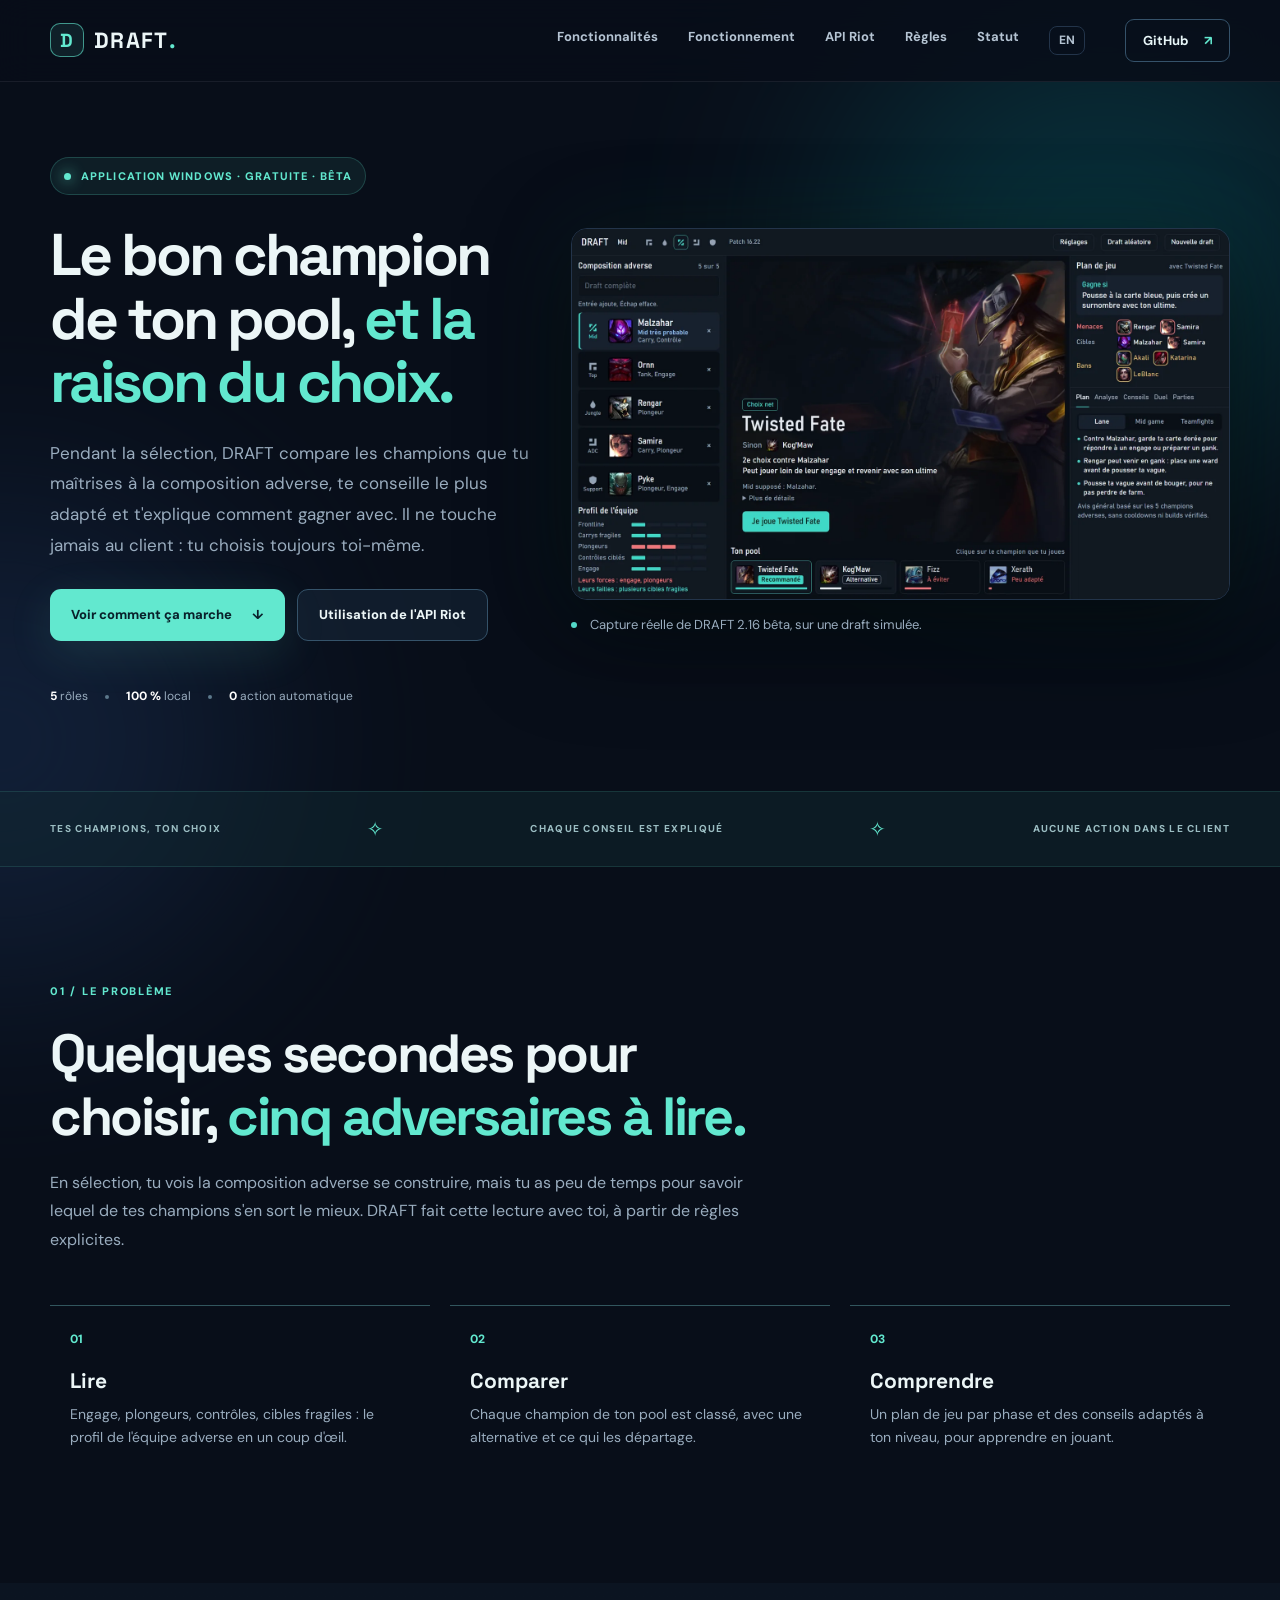
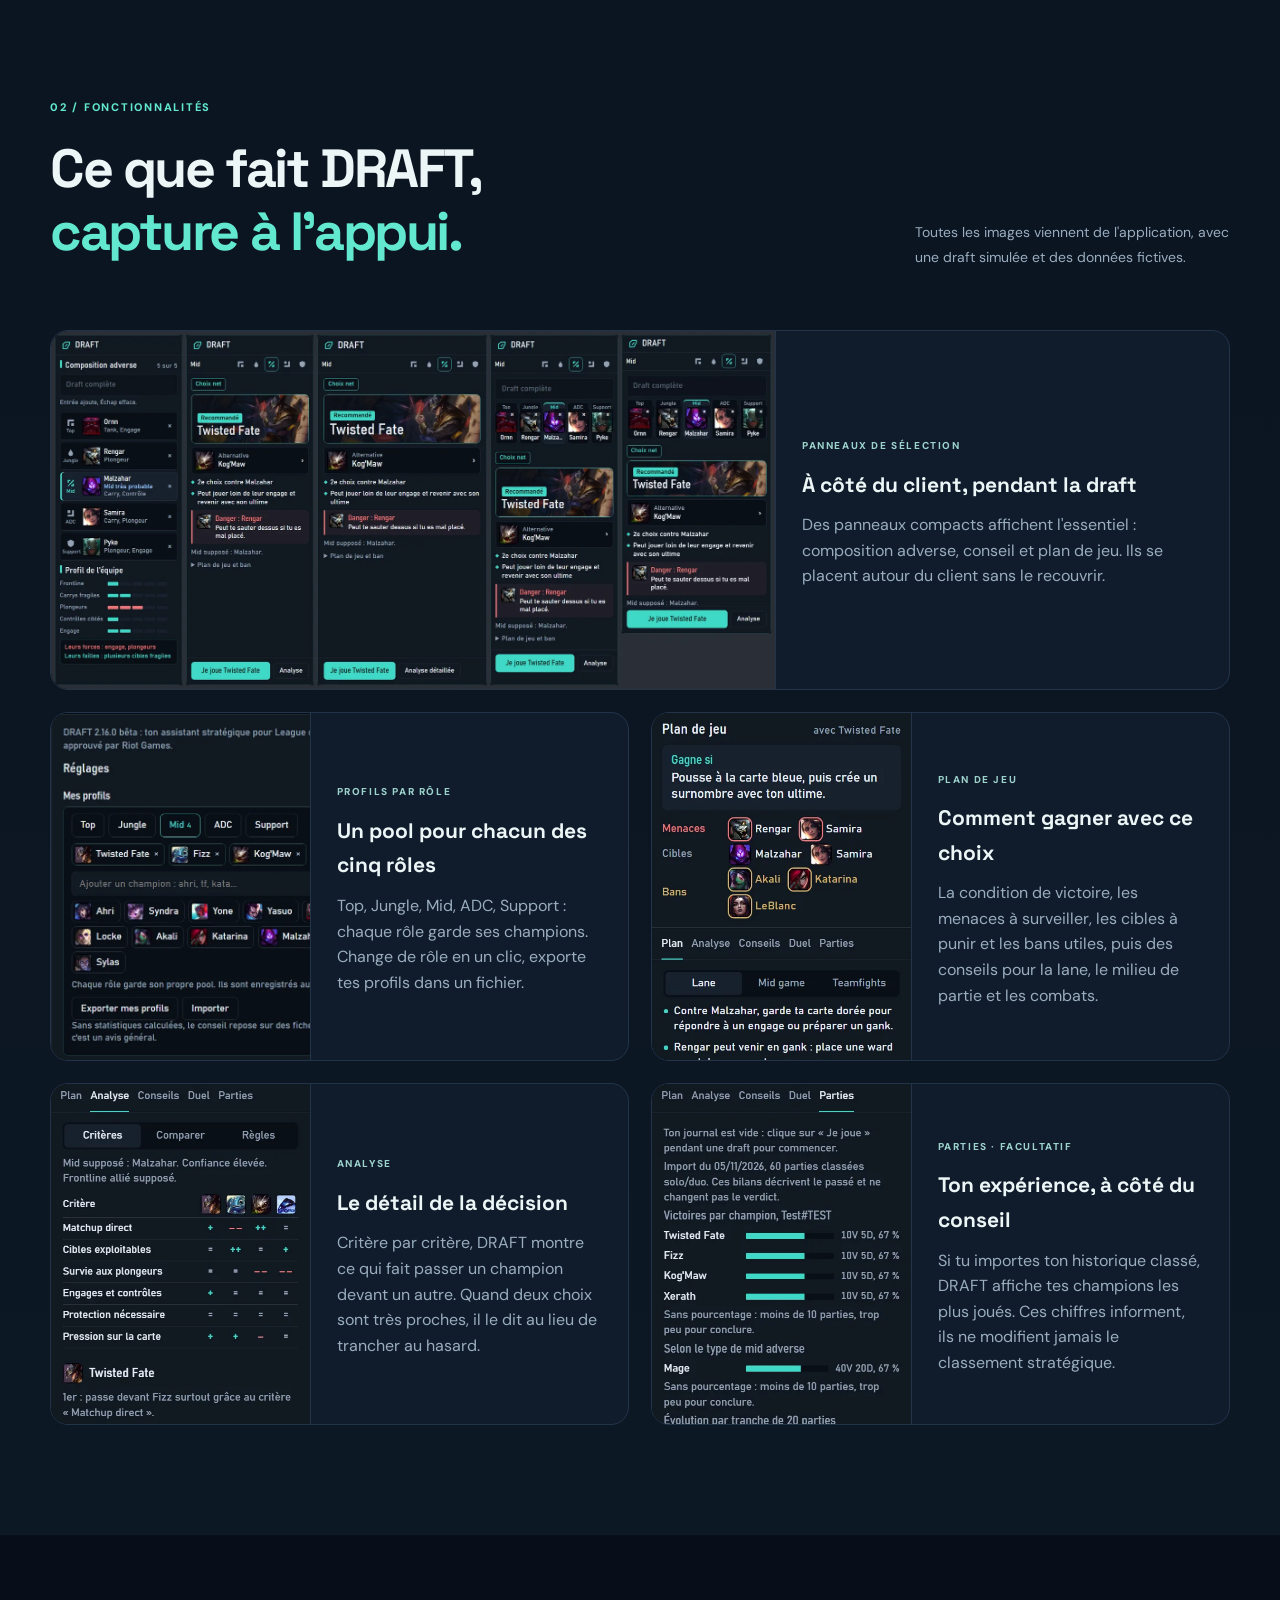
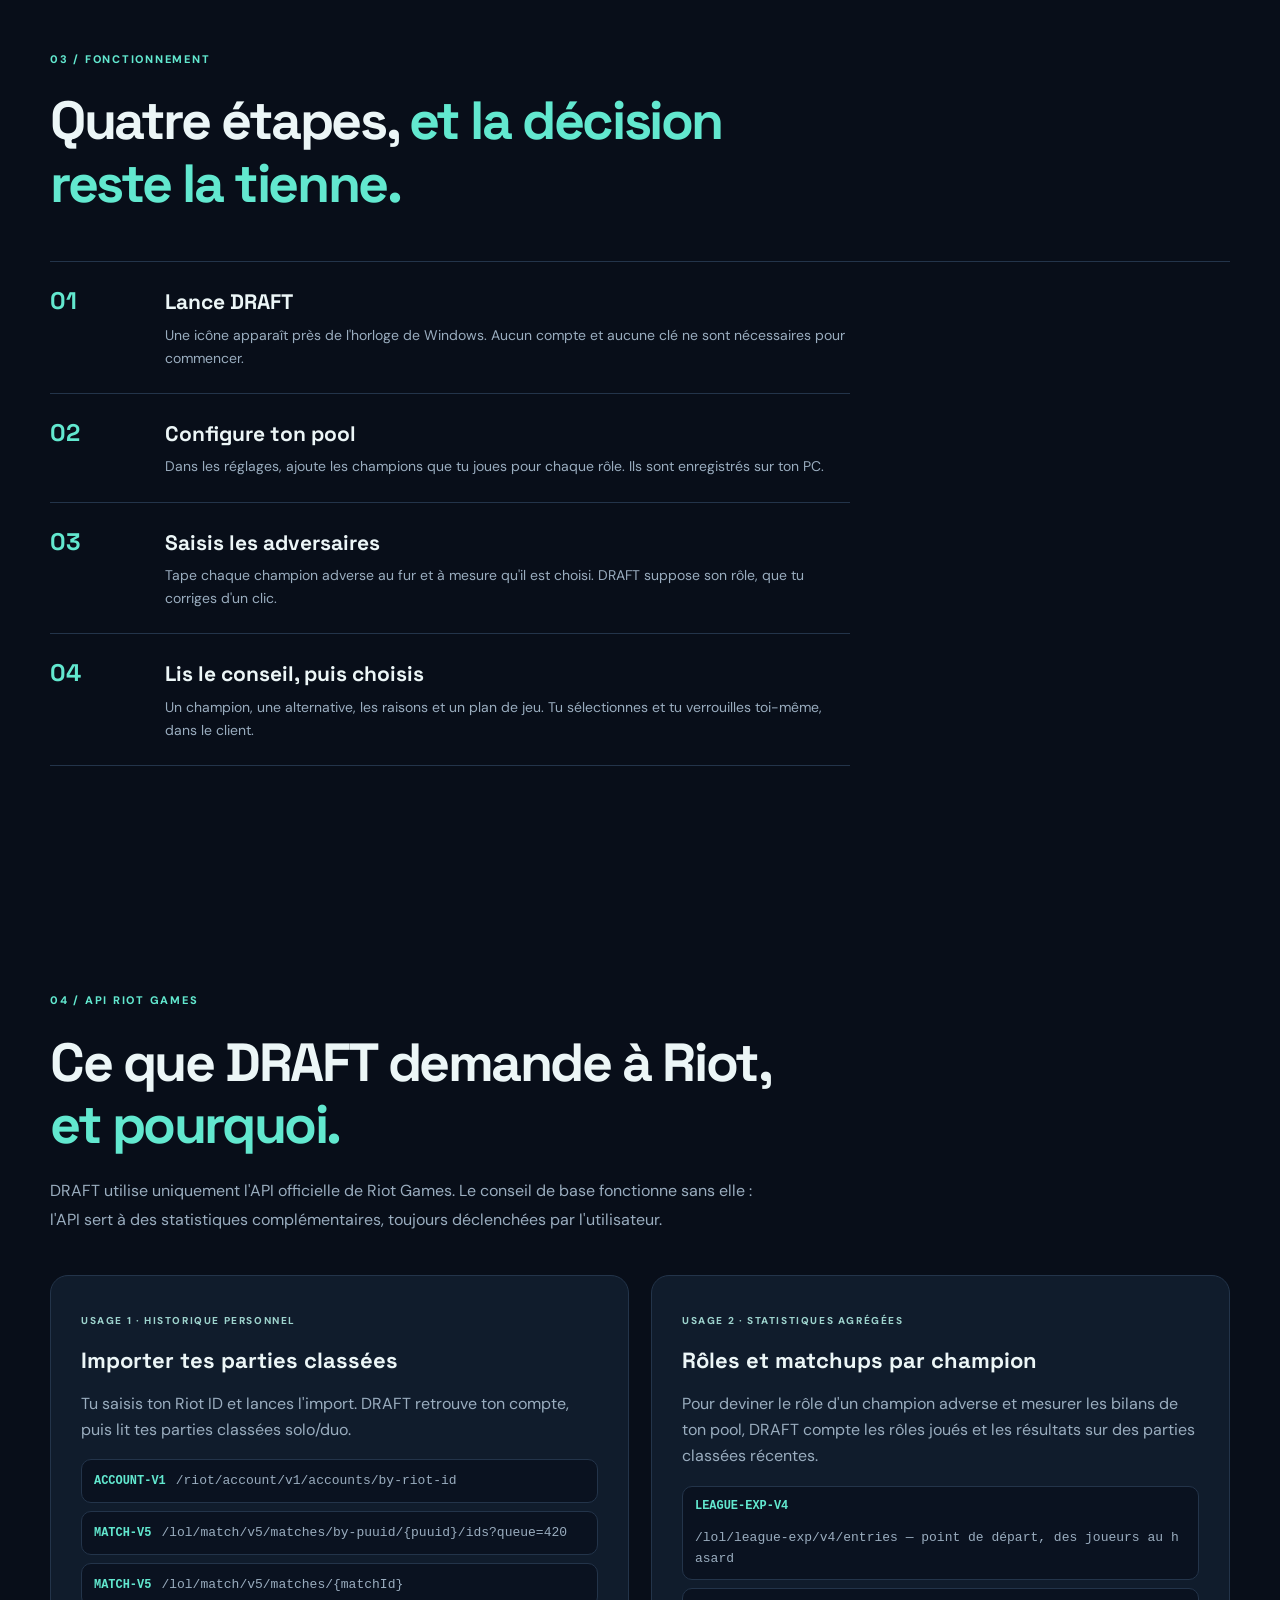
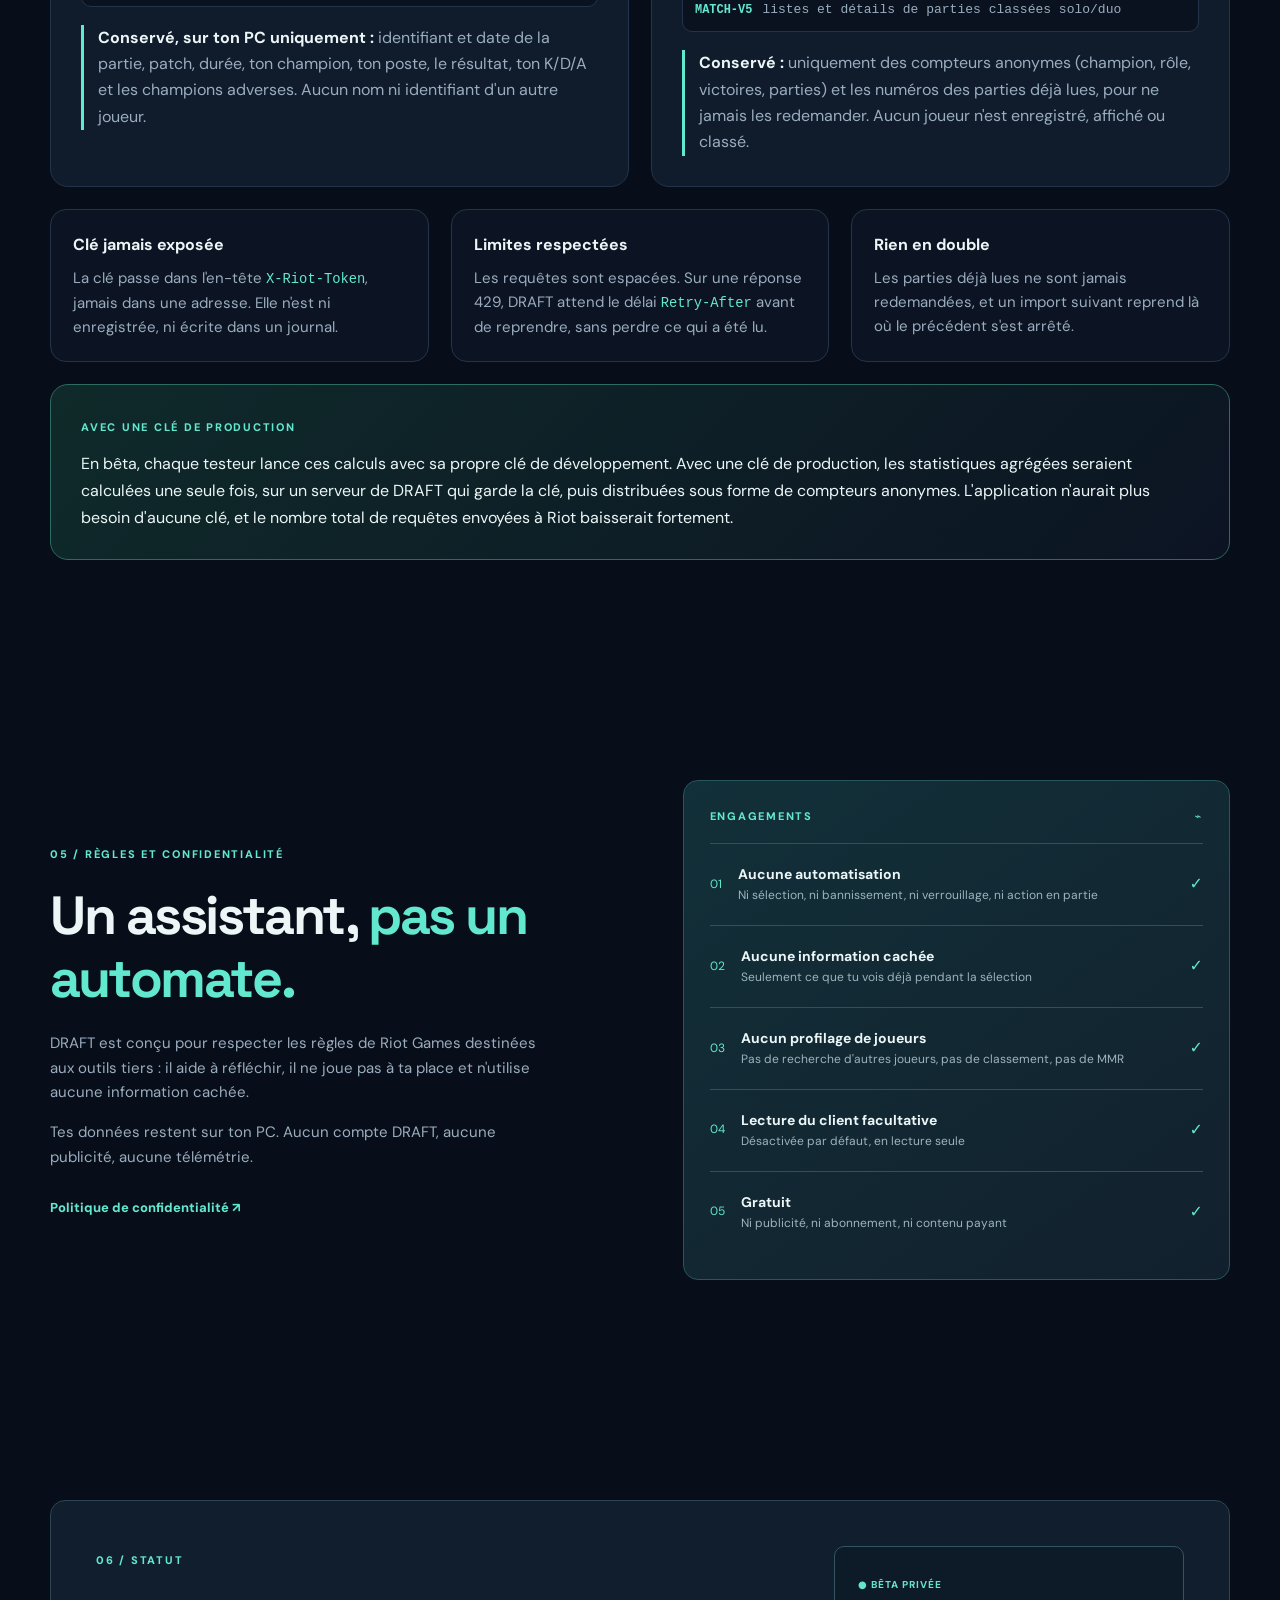
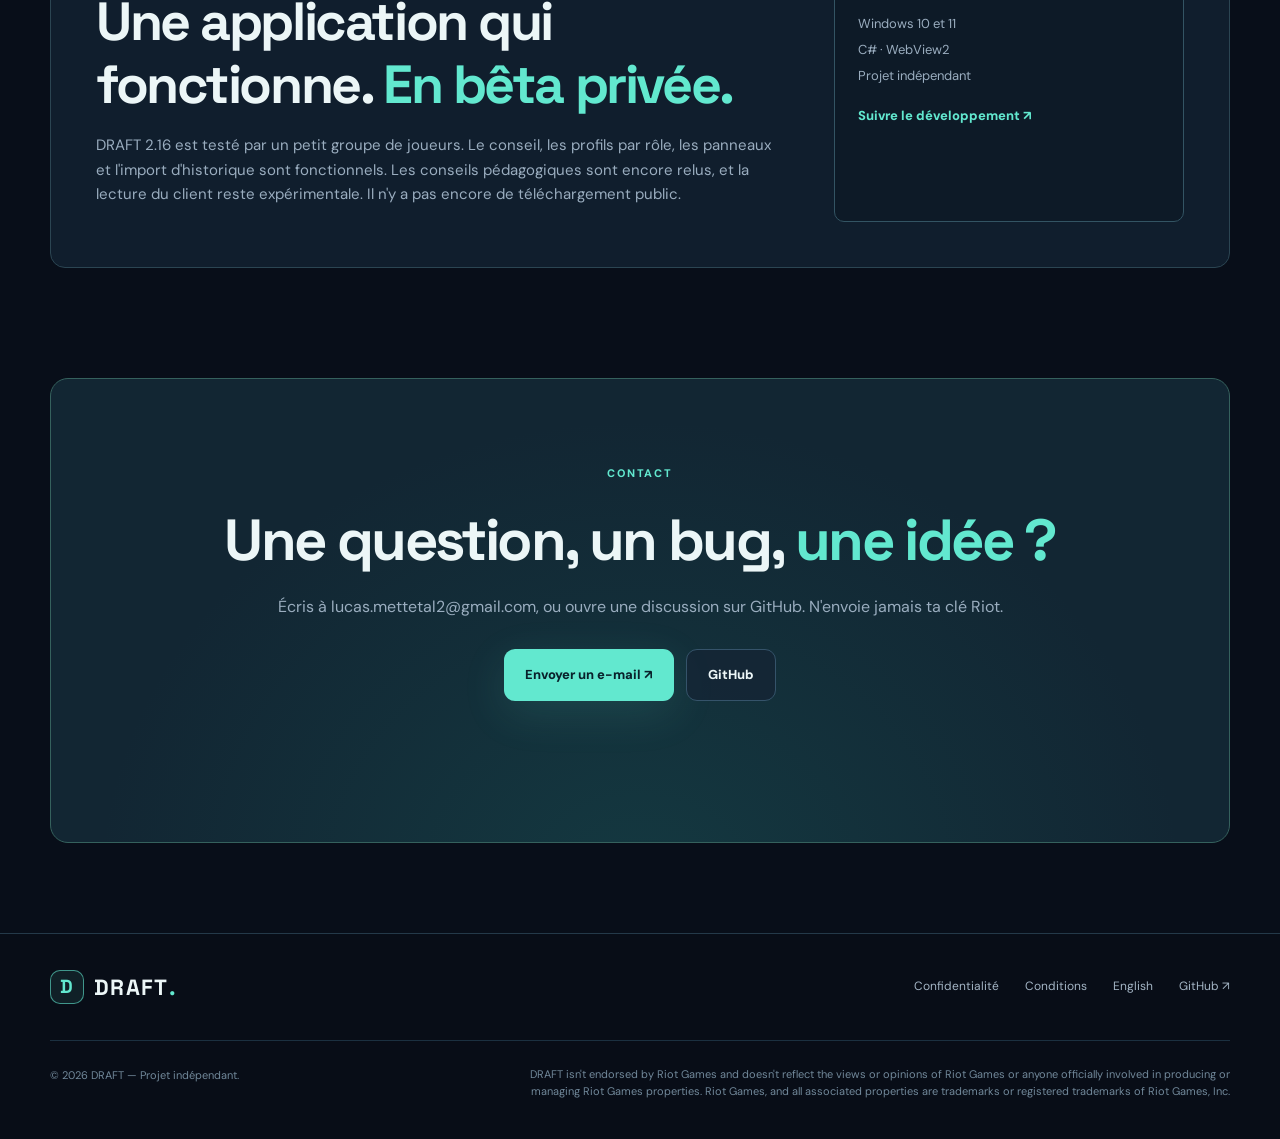
==== commit 090f1731: "feat(site): adresse e-mail de contact Co-Authored-By: Claude Opus 5.5 <noreply@anthropic.com>" ====
--- a/index.html
+++ b/index.html
@@ -31,5 +31,5 @@
 <section class="section wrap privacy" id="regles"><div class="privacy-copy"><span class="kicker">05 / RÈGLES ET CONFIDENTIALITÉ</span><h2>Un assistant, <em>pas un automate.</em></h2><p>DRAFT est conçu pour respecter les règles de Riot Games destinées aux outils tiers : il aide à réfléchir, il ne joue pas à ta place et n'utilise aucune information cachée.</p><p>Tes données restent sur ton PC. Aucun compte DRAFT, aucune publicité, aucune télémétrie.</p><a class="inline-link" href="/confidentialite.html">Politique de confidentialité ↗</a></div><div class="privacy-panel"><div class="panel-kicker">ENGAGEMENTS <span>⌁</span></div><div class="panel-row"><span>01</span><div><strong>Aucune automatisation</strong><small>Ni sélection, ni bannissement, ni verrouillage, ni action en partie</small></div><b>✓</b></div><div class="panel-row"><span>02</span><div><strong>Aucune information cachée</strong><small>Seulement ce que tu vois déjà pendant la sélection</small></div><b>✓</b></div><div class="panel-row"><span>03</span><div><strong>Aucun profilage de joueurs</strong><small>Pas de recherche d'autres joueurs, pas de classement, pas de MMR</small></div><b>✓</b></div><div class="panel-row"><span>04</span><div><strong>Lecture du client facultative</strong><small>Désactivée par défaut, en lecture seule</small></div><b>✓</b></div><div class="panel-row"><span>05</span><div><strong>Gratuit</strong><small>Ni publicité, ni abonnement, ni contenu payant</small></div><b>✓</b></div></div></section>
 
 <section class="section wrap" id="statut"><div class="status"><div><span class="kicker">06 / STATUT</span><h2>Une application qui fonctionne. <em>En bêta privée.</em></h2><p>DRAFT 2.16 est testé par un petit groupe de joueurs. Le conseil, les profils par rôle, les panneaux et l'import d'historique sont fonctionnels. Les conseils pédagogiques sont encore relus, et la lecture du client reste expérimentale. Il n'y a pas encore de téléchargement public.</p></div><div class="status-box"><span class="status-pill">● BÊTA PRIVÉE</span><p>Windows 10 et 11<br>C# · WebView2<br>Projet indépendant</p><a href="https://github.com/lucasmettetal/Draft" target="_blank" rel="noopener noreferrer">Suivre le développement ↗</a></div></div></section>
-<section class="wrap closing"><div class="closing-glow"></div><span class="kicker">CONTACT</span><h2>Une question, un bug, <em>une idée ?</em></h2><p>Le projet se suit et se discute sur GitHub. N'y publie jamais de clé ni de donnée personnelle.</p><a class="btn primary" href="https://github.com/lucasmettetal/Draft/issues" target="_blank" rel="noopener noreferrer">Écrire sur GitHub ↗</a></section></main>
+<section class="wrap closing"><div class="closing-glow"></div><span class="kicker">CONTACT</span><h2>Une question, un bug, <em>une idée ?</em></h2><p>Écris à <a href="mailto:lucas.mettetal2@gmail.com">lucas.mettetal2@gmail.com</a>, ou ouvre une discussion sur GitHub. N'envoie jamais ta clé Riot.</p><div class="hero-actions" style="justify-content:center"><a class="btn primary" href="mailto:lucas.mettetal2@gmail.com">Envoyer un e-mail ↗</a><a class="btn secondary" href="https://github.com/lucasmettetal/Draft/issues" target="_blank" rel="noopener noreferrer">GitHub</a></div></section></main>
 <footer class="footer"><div class="wrap footer-main"><a class="brand" href="/"><span class="brand-logo">D</span>DRAFT<span class="mint">.</span></a><div><a href="/confidentialite.html">Confidentialité</a><a href="/conditions.html">Conditions</a><a href="/en/">English</a><a href="https://github.com/lucasmettetal/Draft" target="_blank" rel="noopener noreferrer">GitHub ↗</a></div></div><div class="wrap footer-bottom legal-boiler"><span>© 2026 DRAFT — Projet indépendant.</span><span>DRAFT isn't endorsed by Riot Games and doesn't reflect the views or opinions of Riot Games or anyone officially involved in producing or managing Riot Games properties. Riot Games, and all associated properties are trademarks or registered trademarks of Riot Games, Inc.</span></div></footer><script src="/main.js" defer></script></body></html>
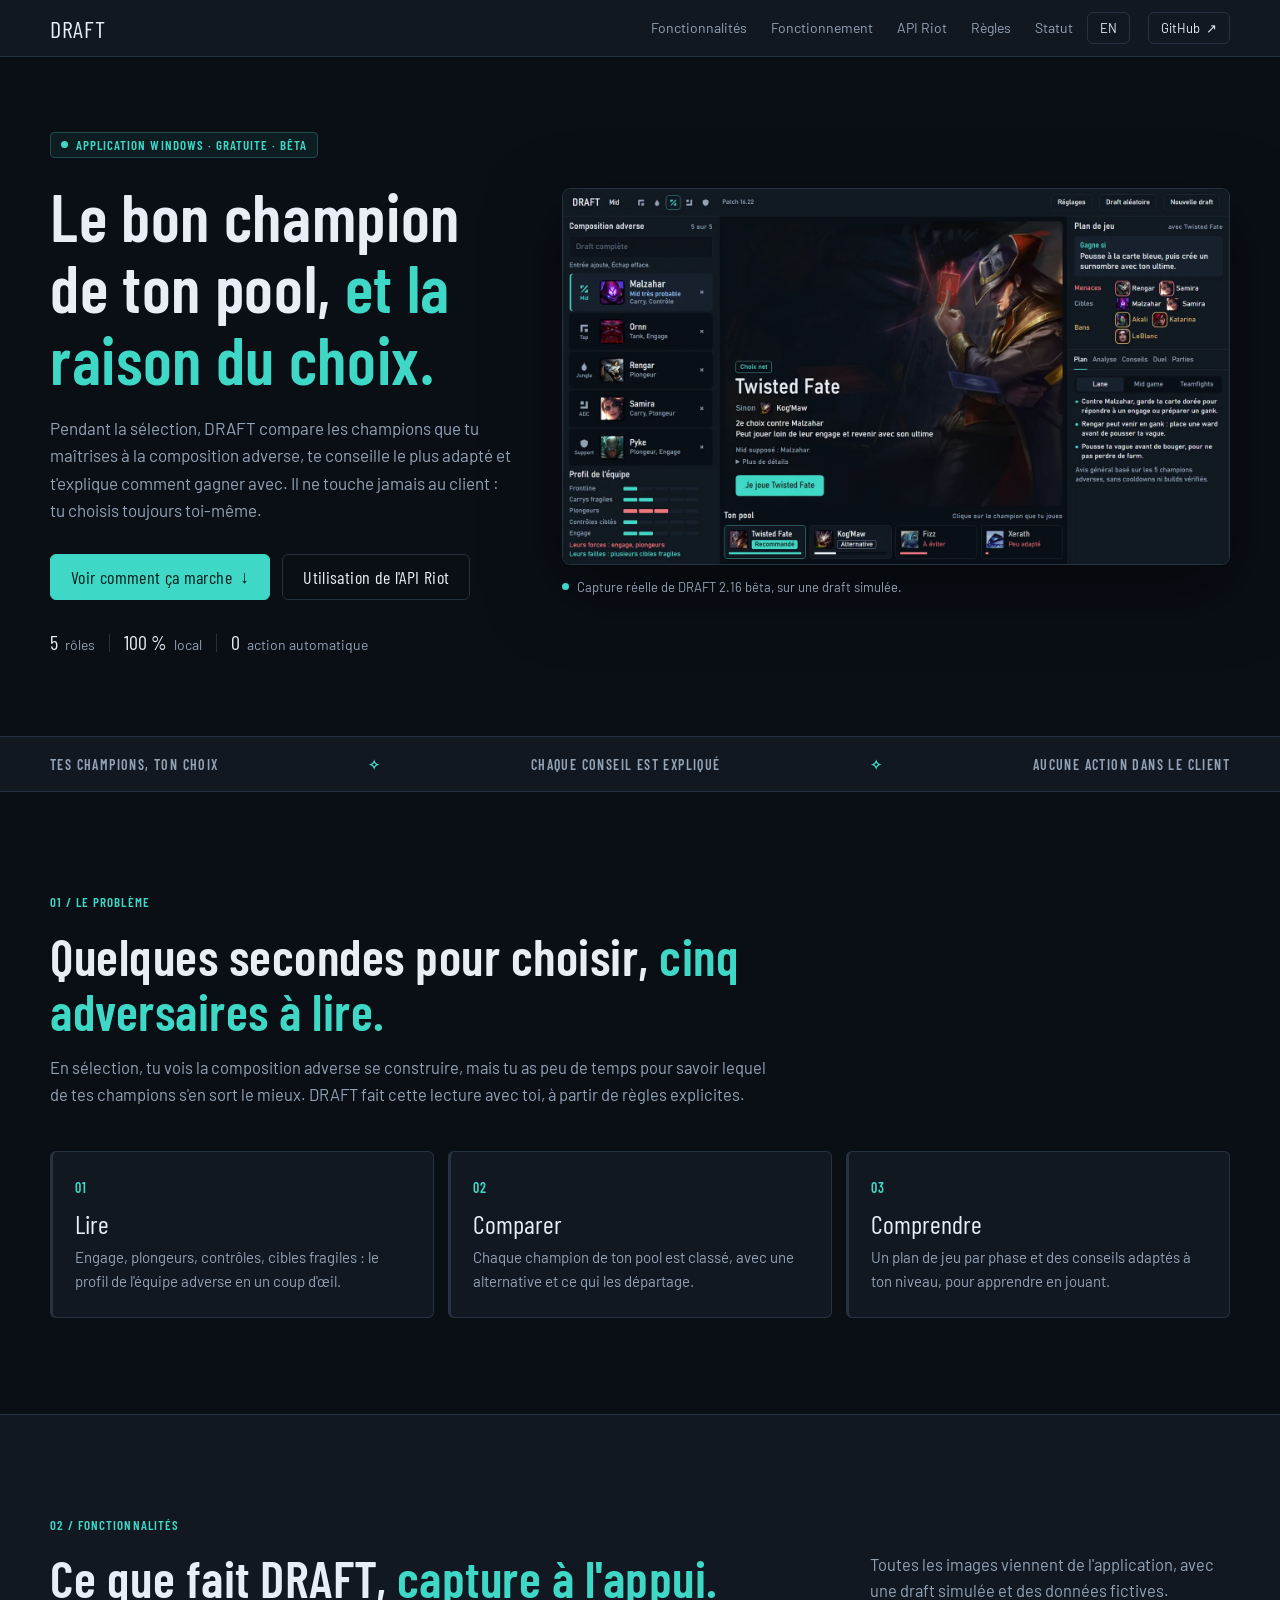
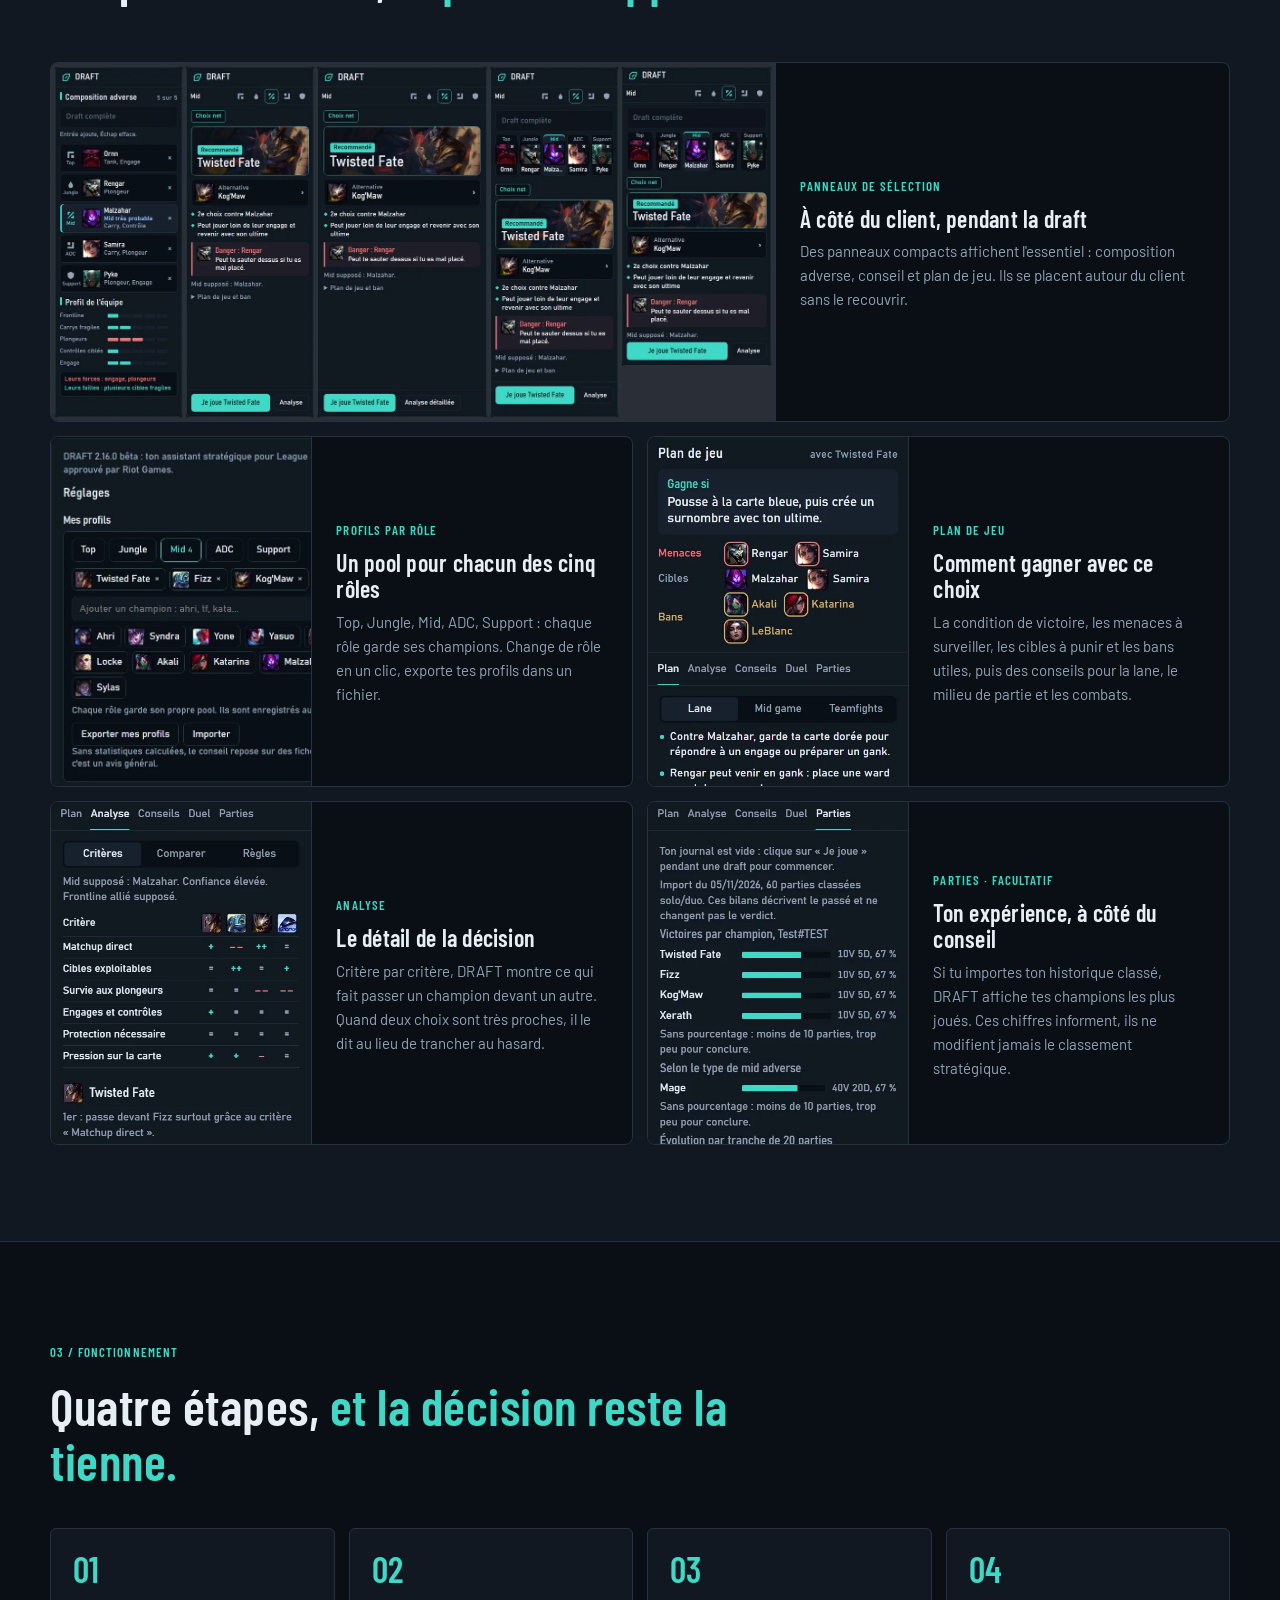
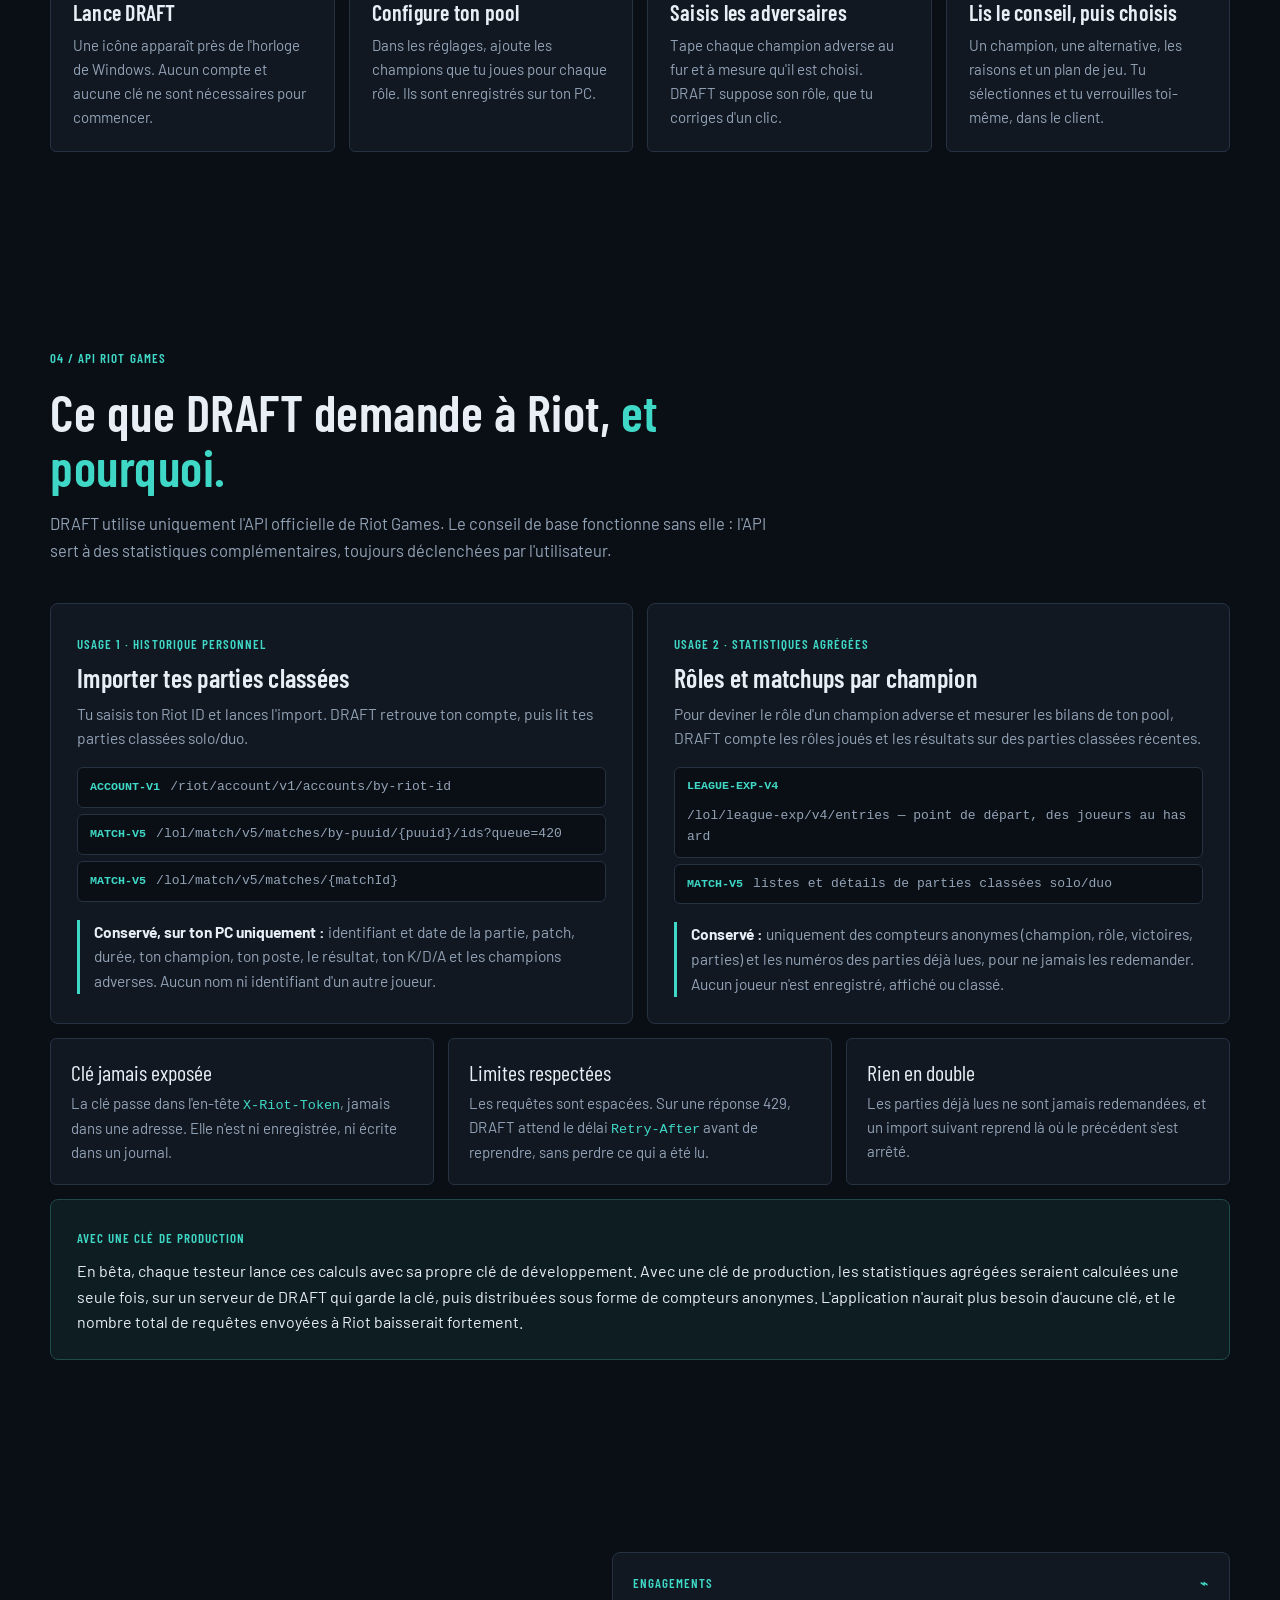
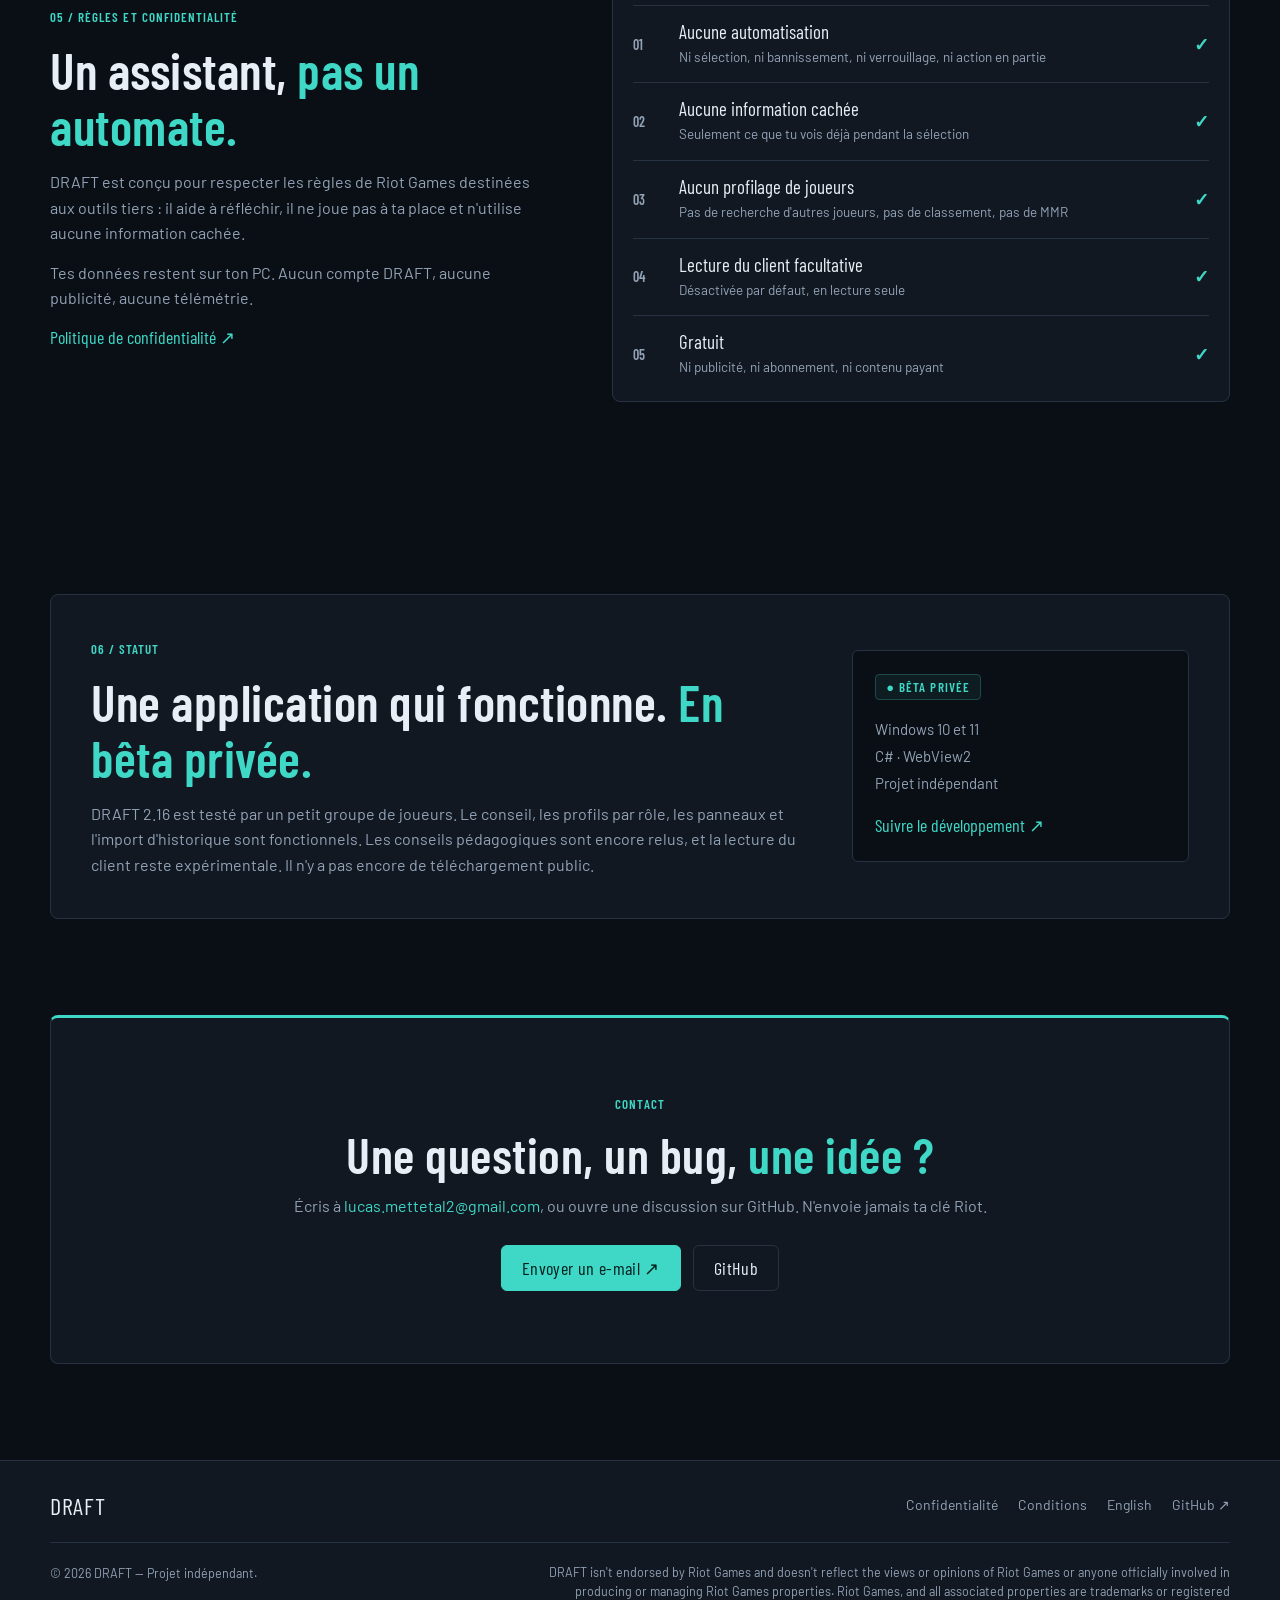
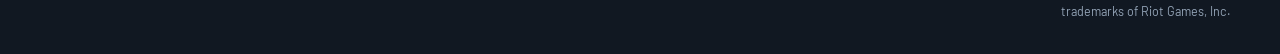
==== commit e0516825: "style(site): reprendre l'interface de l'application DRAFT Polices Bahnschrift/Barlow condensées, cou" ====
--- a/index.html
+++ b/index.html
@@ -1,6 +1,6 @@
 <!doctype html>
 <html lang="fr"><head><meta charset="utf-8"><meta name="viewport" content="width=device-width,initial-scale=1"><meta name="theme-color" content="#080e19"><meta name="description" content="DRAFT est une application Windows gratuite qui t'aide à choisir, parmi tes champions, le plus adapté à la composition adverse de League of Legends, et t'explique pourquoi."><meta property="og:title" content="DRAFT — Ton assistant stratégique pour League of Legends"><meta property="og:description" content="Le bon champion de ton pool face à la composition adverse, avec un plan de jeu expliqué. Aucune action automatique."><meta property="og:image" content="/assets/draft-recommandation.webp"><link rel="alternate" hreflang="en" href="/en/"><link rel="icon" href="/favicon.svg" type="image/svg+xml"><link rel="stylesheet" href="/styles.css"><title>DRAFT — Ton assistant stratégique pour League of Legends</title></head>
-<body><div class="glow glow-a"></div><div class="glow glow-b"></div>
+<body>
 <header class="header"><div class="wrap nav"><a class="brand" href="/" aria-label="DRAFT accueil"><span class="brand-logo">D</span>DRAFT<span class="mint">.</span></a><button class="menu-toggle" id="menuToggle" aria-label="Ouvrir le menu" aria-expanded="false">☰</button><nav class="navlinks" id="navLinks"><a href="#fonctionnalites">Fonctionnalités</a><a href="#fonctionnement">Fonctionnement</a><a href="#api-riot">API Riot</a><a href="#regles">Règles</a><a href="#statut">Statut</a><a class="lang" href="/en/" hreflang="en">EN</a></nav><a class="nav-git" href="https://github.com/lucasmettetal/Draft" target="_blank" rel="noopener noreferrer">GitHub <span>↗</span></a></div></header>
 <main>
 <section class="hero wrap"><div class="hero-copy"><div class="eyebrow"><span class="live-dot"></span> APPLICATION WINDOWS · GRATUITE · BÊTA</div><h1>Le bon champion de ton pool, <em>et la raison du choix.</em></h1><p>Pendant la sélection, DRAFT compare les champions que tu maîtrises à la composition adverse, te conseille le plus adapté et t'explique comment gagner avec. Il ne touche jamais au client : tu choisis toujours toi-même.</p><div class="hero-actions"><a class="btn primary" href="#fonctionnement">Voir comment ça marche <span>↓</span></a><a class="btn secondary" href="#api-riot">Utilisation de l'API Riot</a></div><div class="hero-foot"><span><b>5</b> rôles</span><i></i><span><b>100 %</b> local</span><i></i><span><b>0</b> action automatique</span></div></div>
@@ -31,5 +31,5 @@
 <section class="section wrap privacy" id="regles"><div class="privacy-copy"><span class="kicker">05 / RÈGLES ET CONFIDENTIALITÉ</span><h2>Un assistant, <em>pas un automate.</em></h2><p>DRAFT est conçu pour respecter les règles de Riot Games destinées aux outils tiers : il aide à réfléchir, il ne joue pas à ta place et n'utilise aucune information cachée.</p><p>Tes données restent sur ton PC. Aucun compte DRAFT, aucune publicité, aucune télémétrie.</p><a class="inline-link" href="/confidentialite.html">Politique de confidentialité ↗</a></div><div class="privacy-panel"><div class="panel-kicker">ENGAGEMENTS <span>⌁</span></div><div class="panel-row"><span>01</span><div><strong>Aucune automatisation</strong><small>Ni sélection, ni bannissement, ni verrouillage, ni action en partie</small></div><b>✓</b></div><div class="panel-row"><span>02</span><div><strong>Aucune information cachée</strong><small>Seulement ce que tu vois déjà pendant la sélection</small></div><b>✓</b></div><div class="panel-row"><span>03</span><div><strong>Aucun profilage de joueurs</strong><small>Pas de recherche d'autres joueurs, pas de classement, pas de MMR</small></div><b>✓</b></div><div class="panel-row"><span>04</span><div><strong>Lecture du client facultative</strong><small>Désactivée par défaut, en lecture seule</small></div><b>✓</b></div><div class="panel-row"><span>05</span><div><strong>Gratuit</strong><small>Ni publicité, ni abonnement, ni contenu payant</small></div><b>✓</b></div></div></section>
 
 <section class="section wrap" id="statut"><div class="status"><div><span class="kicker">06 / STATUT</span><h2>Une application qui fonctionne. <em>En bêta privée.</em></h2><p>DRAFT 2.16 est testé par un petit groupe de joueurs. Le conseil, les profils par rôle, les panneaux et l'import d'historique sont fonctionnels. Les conseils pédagogiques sont encore relus, et la lecture du client reste expérimentale. Il n'y a pas encore de téléchargement public.</p></div><div class="status-box"><span class="status-pill">● BÊTA PRIVÉE</span><p>Windows 10 et 11<br>C# · WebView2<br>Projet indépendant</p><a href="https://github.com/lucasmettetal/Draft" target="_blank" rel="noopener noreferrer">Suivre le développement ↗</a></div></div></section>
-<section class="wrap closing"><div class="closing-glow"></div><span class="kicker">CONTACT</span><h2>Une question, un bug, <em>une idée ?</em></h2><p>Écris à <a href="mailto:lucas.mettetal2@gmail.com">lucas.mettetal2@gmail.com</a>, ou ouvre une discussion sur GitHub. N'envoie jamais ta clé Riot.</p><div class="hero-actions" style="justify-content:center"><a class="btn primary" href="mailto:lucas.mettetal2@gmail.com">Envoyer un e-mail ↗</a><a class="btn secondary" href="https://github.com/lucasmettetal/Draft/issues" target="_blank" rel="noopener noreferrer">GitHub</a></div></section></main>
+<section class="wrap closing"><span class="kicker">CONTACT</span><h2>Une question, un bug, <em>une idée ?</em></h2><p>Écris à <a href="mailto:lucas.mettetal2@gmail.com">lucas.mettetal2@gmail.com</a>, ou ouvre une discussion sur GitHub. N'envoie jamais ta clé Riot.</p><div class="hero-actions" style="justify-content:center"><a class="btn primary" href="mailto:lucas.mettetal2@gmail.com">Envoyer un e-mail ↗</a><a class="btn secondary" href="https://github.com/lucasmettetal/Draft/issues" target="_blank" rel="noopener noreferrer">GitHub</a></div></section></main>
 <footer class="footer"><div class="wrap footer-main"><a class="brand" href="/"><span class="brand-logo">D</span>DRAFT<span class="mint">.</span></a><div><a href="/confidentialite.html">Confidentialité</a><a href="/conditions.html">Conditions</a><a href="/en/">English</a><a href="https://github.com/lucasmettetal/Draft" target="_blank" rel="noopener noreferrer">GitHub ↗</a></div></div><div class="wrap footer-bottom legal-boiler"><span>© 2026 DRAFT — Projet indépendant.</span><span>DRAFT isn't endorsed by Riot Games and doesn't reflect the views or opinions of Riot Games or anyone officially involved in producing or managing Riot Games properties. Riot Games, and all associated properties are trademarks or registered trademarks of Riot Games, Inc.</span></div></footer><script src="/main.js" defer></script></body></html>
--- a/styles.css
+++ b/styles.css
@@ -1,24 +1,186 @@
-@import url('https://fonts.googleapis.com/css2?family=DM+Sans:wght@400;500;600;700;800&family=Space+Grotesk:wght@400;500;600;700&display=swap');
-:root{--bg:#080e19;--bg2:#0c1423;--panel:#101c2c;--border:#23344a;--text:#ecf6f7;--muted:#9aadbf;--mint:#62e8cf;--gold:#e0c58a}*{box-sizing:border-box}html{scroll-behavior:smooth}body{margin:0;background:var(--bg);color:var(--text);font-family:'DM Sans',system-ui,sans-serif;line-height:1.65;overflow-x:hidden}a{color:inherit;text-decoration:none}button{font:inherit}a:focus-visible,button:focus-visible{outline:2px solid var(--mint);outline-offset:4px}::selection{background:var(--mint);color:#04141a}.wrap{width:min(1180px,calc(100% - 48px));margin:auto}.glow{position:absolute;pointer-events:none;z-index:-1;border-radius:50%;filter:blur(115px);opacity:.29}.glow-a{width:550px;height:480px;top:0;right:-100px;background:#0b7e87}.glow-b{width:500px;height:480px;top:500px;left:-250px;background:#294b82}.header{height:82px;position:relative;z-index:10;border-bottom:1px solid rgba(255,255,255,.07);background:rgba(8,14,25,.85);backdrop-filter:blur(16px)}.nav{height:100%;display:flex;align-items:center;gap:40px}.brand{display:inline-flex;align-items:center;gap:10px;font-family:'Space Grotesk',sans-serif;font-size:22px;font-weight:700;letter-spacing:.06em;white-space:nowrap}.brand-logo{width:34px;height:34px;border:1px solid rgba(98,232,207,.6);border-radius:10px;display:grid;place-items:center;font-size:19px;color:var(--mint);background:rgba(98,232,207,.09)}.mint{color:var(--mint);margin-left:-10px}.navlinks{display:flex;gap:30px;margin-left:auto}.navlinks a,.nav-git{font-size:13px;font-weight:700;color:#b5c4d3;transition:color .2s}.navlinks a:hover,.nav-git:hover{color:var(--mint)}.nav-git{padding:10px 17px;border:1px solid #35526a;border-radius:9px;color:#e8f6f8}.nav-git span{color:var(--mint);margin-left:12px}.menu-toggle{display:none;background:transparent;border:0;color:white;font-size:23px;margin-left:auto;cursor:pointer}
-.hero{min-height:650px;display:grid;grid-template-columns:1fr 1.07fr;gap:50px;align-items:center;padding-top:75px;padding-bottom:85px}.eyebrow,.kicker,.feature-num,.section-label,.panel-kicker,.side-head{font-size:11px;letter-spacing:.16em;font-weight:800;color:var(--mint)}.eyebrow{display:inline-flex;align-items:center;gap:10px;padding:9px 13px;background:rgba(98,232,207,.07);border:1px solid rgba(98,232,207,.2);border-radius:100px;letter-spacing:.1em}.live-dot{height:7px;width:7px;border-radius:50%;background:var(--mint);box-shadow:0 0 14px var(--mint)}h1,h2,h3,p{margin-top:0}h1,h2,h3{font-family:'Space Grotesk',sans-serif}h1{font-size:clamp(44px,5.2vw,75px);line-height:1.08;letter-spacing:-.055em;margin:28px 0 24px;max-width:650px}h1 em,h2 em{font-style:normal;color:var(--mint)}.hero-copy>p{font-size:17px;line-height:1.8;color:var(--muted);max-width:530px}.hero-actions{display:flex;gap:12px;margin:29px 0 46px;flex-wrap:wrap}.btn{display:inline-flex;justify-content:center;align-items:center;gap:20px;border-radius:11px;font-size:13px;font-weight:800;padding:14px 21px;transition:transform .2s,background .2s}.btn:hover{transform:translateY(-2px)}.btn.primary{background:var(--mint);color:#09212b;box-shadow:0 12px 45px rgba(98,232,207,.12)}.btn.primary:hover{background:#85f8e1}.btn.secondary{border:1px solid #35536a;background:rgba(21,35,52,.7)}.hero-foot{display:flex;align-items:center;gap:17px;color:var(--muted);font-size:12px}.hero-foot b{color:#fff}.hero-foot i{height:4px;width:4px;border-radius:50%;background:#5c788b}
-.hero-visual{min-width:0}.mock-window{transform:perspective(1100px) rotateY(-4deg) rotateX(2deg);box-shadow:0 30px 100px #0009,0 0 90px #13695a20;border:1px solid #35596b;border-radius:15px;overflow:hidden;background:#0b1422}.mock-top{height:45px;border-bottom:1px solid #24374a;background:#101d2c;display:flex;align-items:center;justify-content:space-between;padding:0 15px;color:#899fb3;font:700 10px 'Space Grotesk';letter-spacing:.15em}.dots{display:flex;gap:5px}.dots b{width:7px;height:7px;border-radius:50%;background:#3c5769}.dots b:first-child{background:#b57872}.mock-body{display:grid;grid-template-columns:38% 62%;min-height:360px}.mock-side{border-right:1px solid #293b4b;padding:20px 15px;background:#0e1929}.role-chip{font-size:13px;padding:11px 9px;margin:14px 0 20px;border:1px solid #366a73;background:#12333b;border-radius:7px;color:#bbfff0;font-weight:800}.role-chip span{float:right;font-size:9px;color:#8ab5b6}.mock-sub{font-size:9px;letter-spacing:.13em;color:#8297a6;font-weight:800;margin-bottom:10px}.champ{display:flex;align-items:center;gap:9px;margin:7px 0;padding:9px 7px;border:1px solid #22394b;border-radius:7px;font-size:11px}.champ.selected{border-color:#317c79;background:#13323c}.champ-icon{width:27px;height:27px;border-radius:6px;background:#274757;display:grid;place-items:center;color:var(--mint);font-weight:800}.champ strong,.champ small{display:block}.champ small{color:#8b9eaf;font-size:9px;line-height:1.4}.champ>span:last-child{margin-left:auto;color:var(--mint)}.mini-label{font-size:8px;color:#728ca0;letter-spacing:.07em;margin-top:24px}.mock-main{padding:18px 17px;display:flex;flex-direction:column}.section-label{display:flex;justify-content:space-between;font-size:9px}.section-label span{color:#94a7b4}.draft-vs{display:flex;justify-content:space-between;align-items:center;margin:25px 0}.draft-vs small{display:block;font-size:9px;color:#96a6b5;font-weight:800;letter-spacing:.1em}.avatar-row{display:flex;gap:5px;margin-top:9px}.avatar-row span{display:grid;place-items:center;width:30px;height:30px;background:#183f4a;border:1px solid #32636c;border-radius:6px;color:#75d9c6}.avatar-row.red span{color:#e6a3a7;background:#482d39;border-color:#6d4351}.vs{font-size:13px;font-weight:800;color:#6c869b}.rec-card{border:1px solid #35605c;border-radius:9px;padding:14px;background:linear-gradient(135deg,#17363b,#10212d 70%)}.rec-top,.rec-meta{display:flex;justify-content:space-between;font-size:9px;color:#92b6b4;font-weight:800}.rec-flag{color:#70e5cd}.rec-title{font-family:'Space Grotesk';font-size:16px;font-weight:700;margin-top:13px}.rec-card p{color:#a8bec5;font-size:10px;line-height:1.6;margin:7px 0 13px}.meter{height:5px;background:#27414b;border-radius:6px;overflow:hidden;margin-bottom:9px}.meter span{display:block;height:100%;background:linear-gradient(90deg,#2da69f,#7df2d5);border-radius:6px}.mock-bottom{display:flex;justify-content:space-between;gap:6px;margin-top:auto;padding-top:16px;color:#93aabb;font-size:8px;font-weight:800}.mock-bottom span:first-child{color:var(--mint)}.mock-caption{text-align:right;color:#8aa0b1;font-size:11px;margin-top:20px}.strip{border-block:1px solid rgba(98,232,207,.13);background:rgba(16,40,49,.5)}.strip-inner{min-height:74px;display:flex;align-items:center;justify-content:space-between;gap:12px;font-size:10px;color:#9bbdc2;letter-spacing:.13em;font-weight:800}.strip-mark{color:var(--mint);font-size:20px}
-.section{padding-top:110px;padding-bottom:110px;scroll-margin-top:40px}.section-intro{max-width:720px}.section h2{font-size:clamp(33px,4.2vw,55px);line-height:1.17;letter-spacing:-.045em;margin:19px 0 20px}.section-intro p,.section-head>p{font-size:16px;color:var(--muted);line-height:1.8}.principles{display:grid;grid-template-columns:repeat(3,1fr);gap:20px;margin-top:50px}.principles>div{padding:24px 20px;border-top:1px solid #32565e}.principles span{display:block;color:var(--mint);font-size:12px;font-weight:800;margin-bottom:17px}.principles strong{font:700 21px 'Space Grotesk';display:block}.principles p{font-size:14px;color:var(--muted);margin:9px 0 0}.feature-section{background:linear-gradient(180deg,#0b1421,#0d1825)}.section-head{display:flex;align-items:end;justify-content:space-between;gap:40px;margin-bottom:42px}.section-head>div{max-width:600px}.section-head>p{max-width:315px;font-size:14px}.feature-grid{display:grid;grid-template-columns:repeat(3,1fr);gap:15px}.feature{border:1px solid #263c4d;background:linear-gradient(145deg,#142439,#111e2d);border-radius:13px;min-height:260px;padding:25px;position:relative;overflow:hidden;transition:border-color .2s,transform .2s}.feature:hover{transform:translateY(-3px);border-color:#347b7a}.feature.large{grid-column:span 2}.feature-icon{font:30px 'Space Grotesk';color:var(--mint);line-height:1;margin-bottom:25px}.feature-num{font-size:10px;color:#9dd3cd}.feature h3{font-size:24px;letter-spacing:-.03em;margin:11px 0}.feature p{font-size:14px;color:#9eb0c2;max-width:460px;line-height:1.75}.feature-art{display:flex;flex-wrap:wrap;gap:8px;margin-top:24px}.feature-art span{padding:6px 10px;background:#1a4147;border:1px solid #36656b;border-radius:5px;color:#85d8d0;font-size:9px;letter-spacing:.1em;font-weight:800}.feature-art.muted span{background:#1c3041;color:#a6b4c5;border-color:#314658}.process .steps{margin-top:45px;border-top:1px solid var(--border)}.step{display:grid;grid-template-columns:90px 1fr;gap:25px;padding:23px 0;border-bottom:1px solid var(--border);max-width:800px}.step-count{font:700 24px 'Space Grotesk';color:var(--mint)}.step h3{font-size:21px;margin:0 0 4px}.step p{color:var(--muted);margin:0;font-size:14px}
-.privacy{display:grid;grid-template-columns:1fr 1fr;gap:85px;align-items:center}.privacy-copy p{font-size:15px;color:var(--muted);max-width:490px}.inline-link{color:var(--mint);font-size:13px;font-weight:800;display:inline-block;margin-top:12px}.privacy-panel{border:1px solid #28565b;background:linear-gradient(145deg,#123039,#12202d);border-radius:15px;padding:26px}.panel-kicker{display:flex;justify-content:space-between;padding-bottom:18px}.panel-row{display:flex;align-items:center;gap:16px;padding:19px 0;border-top:1px solid #315058}.panel-row>span{color:var(--mint);font-size:12px}.panel-row strong,.panel-row small{display:block}.panel-row strong{font-size:14px}.panel-row small{font-size:12px;color:#9db4bc}.panel-row b{margin-left:auto;color:var(--mint)}.status{display:grid;grid-template-columns:1fr 350px;gap:60px;padding:45px;border:1px solid #2b4552;border-radius:15px;background:#101e2d}.status h2{margin-bottom:16px}.status p{color:var(--muted);font-size:15px}.status-box{border:1px solid #335463;background:#0d1a27;border-radius:10px;padding:23px}.status-pill{display:inline-block;font-size:10px;color:#7cebd7;letter-spacing:.1em;font-weight:800;margin-bottom:18px}.status-box p{font-size:13px;line-height:2}.status-box a{color:var(--mint);font-size:13px;font-weight:800}.closing{position:relative;text-align:center;padding:80px 20px 95px;border:1px solid #35615d;border-radius:18px;background:radial-gradient(ellipse at 50% 110%,#185e5c55,transparent 65%),#122633;margin-bottom:90px;overflow:hidden}.closing h2{font:700 clamp(35px,4.6vw,58px)/1.18 'Space Grotesk';letter-spacing:-.045em;margin:20px 0}.closing h2 em{font-style:normal;color:var(--mint)}.closing p{color:var(--muted);margin-bottom:28px}.footer{border-top:1px solid #243949;background:#080d17}.footer-main{padding:35px 0;display:flex;align-items:center;justify-content:space-between}.footer-main>div{display:flex;gap:26px;font-size:12px;color:#a4b5c5}.footer-bottom{display:flex;justify-content:space-between;gap:30px;border-top:1px solid #1b3040;padding:25px 0 40px;color:#71889a;font-size:11px}.footer-bottom span:last-child{max-width:620px;text-align:right}
-.legal-main{padding:95px 0 125px;max-width:850px}.legal-main h1{font-size:clamp(35px,5vw,56px);margin:18px 0}.legal-main h2{font:700 23px 'Space Grotesk';margin:36px 0 12px}.legal-main p,.legal-main li{font-size:15px;color:#b0c0cf}.legal-main a{color:var(--mint);text-decoration:underline}.legal-alert{padding:20px;border:1px solid #715e3d;border-radius:9px;background:#2f281e}.legal-alert p{margin:0}.legal-back{display:inline-block;margin-top:32px}
-@media(max-width:1000px){.hero{grid-template-columns:1fr;gap:30px}.hero-copy{max-width:800px}.hero-visual{max-width:750px}.hero{padding-top:65px}.privacy{gap:35px}.nav{gap:20px}.navlinks{gap:15px}.feature-grid{grid-template-columns:repeat(2,1fr)}.feature.large{grid-column:span 1}.status{grid-template-columns:1fr 300px}}@media(max-width:700px){.wrap{width:min(100% - 32px,1180px)}.header{height:68px}.menu-toggle{display:block}.nav-git{display:none}.navlinks{display:none;position:absolute;top:68px;left:0;right:0;flex-direction:column;gap:0;padding:14px 24px;background:#0b1825;border-bottom:1px solid #31505b}.navlinks.open{display:flex}.navlinks a{padding:12px}.hero{padding-top:48px;padding-bottom:60px;min-height:0}.hero-copy>p{font-size:15px}.hero-actions{margin-bottom:30px}.hero-foot{flex-wrap:wrap}.mock-window{transform:none}.mock-body{grid-template-columns:38% 62%}.mock-side{padding:12px 8px}.mock-main{padding:12px 8px}.champ{gap:5px}.champ small{display:none}.champ-icon{width:22px;height:22px}.mock-top{height:39px}.draft-vs{margin:16px 0}.avatar-row span{width:23px;height:23px}.rec-card{padding:10px}.rec-title{font-size:13px}.mock-bottom{gap:3px;font-size:6px}.mock-caption{font-size:10px}.strip-inner{flex-wrap:wrap;justify-content:center;padding:20px 0;text-align:center}.strip-mark{display:none}.section{padding-top:75px;padding-bottom:75px}.principles{grid-template-columns:1fr;gap:6px;margin-top:32px}.principles>div{padding:20px 5px}.section-head{display:block}.feature-grid{grid-template-columns:1fr}.feature{min-height:0}.privacy{grid-template-columns:1fr;gap:32px}.status{grid-template-columns:1fr;padding:25px;gap:25px}.closing{margin-bottom:50px}.footer-main,.footer-bottom{flex-direction:column;align-items:flex-start;gap:20px}.footer-main>div{flex-wrap:wrap}.footer-bottom span:last-child{text-align:left}.legal-main{padding-top:65px}}@media(prefers-reduced-motion:reduce){html{scroll-behavior:auto}.btn,.feature{transition:none}}
-/* V2 — showcase based on the actual DRAFT v2.16 tutorial */
-.hero{grid-template-columns:minmax(0,.85fr) minmax(0,1.15fr);gap:34px}.hero-copy h1{font-size:clamp(42px,4.6vw,65px)}.hero-visual{min-width:0}.realapp{background:#0a111b;border:1px solid #2cbfb5;border-radius:6px;box-shadow:0 34px 110px #0009,0 0 45px #27b7ad18;overflow:hidden;color:#dde9ed;font-family:'DM Sans',sans-serif}.realapp-bar{height:38px;display:flex;gap:11px;align-items:center;padding:0 12px;border-bottom:1px solid #223440;font-size:9px}.realapp-bar strong{font-size:14px;letter-spacing:.03em}.realapp-bar>span:nth-child(2){color:#c0b2dc}.realapp-icons{color:#7d9ba9;white-space:nowrap}.realapp-patch{color:#8b9fb5}.realapp-spacer{flex:1}.realapp-mini-btn{padding:5px;border:1px solid #2b4052;border-radius:3px;font-size:8px;color:#d1e0e6;white-space:nowrap}.realapp-grid{display:grid;grid-template-columns:31% 43% 26%;min-height:392px}.realapp-enemies{border-right:1px solid #263644;padding:12px 8px;background:#0d1724;min-width:0}.realapp-heading{font-size:11px;font-weight:800;line-height:1.3;display:flex;gap:4px;justify-content:space-between}.realapp-heading small{font-size:8px;color:#809eb0;font-weight:500}.realapp-input{margin:10px 0 5px;border:1px solid #233949;border-radius:4px;padding:7px 9px;font-size:9px;color:#628098;background:#0a131f}.realapp-small{font-size:8px;color:#8b9fab;margin:8px 0}.realapp-enemy{display:flex;align-items:center;gap:6px;background:#101e2c;border-radius:4px;margin:5px 0;padding:7px 5px;min-height:40px}.realapp-enemy.active{background:#172d3c;border-left:2px solid #54d9cd}.realapp-enemy>b{width:24px;height:24px;flex-shrink:0;display:grid;place-items:center;border-radius:4px;background:#24424e;color:#8fe8dc;font-size:14px}.realapp-enemy span{min-width:0}.realapp-enemy strong,.realapp-enemy small{display:block;white-space:nowrap;overflow:hidden;text-overflow:ellipsis}.realapp-enemy strong{font-size:10px}.realapp-enemy small{font-size:8px;color:#81a3b4}.realapp-enemy i{font-style:normal;margin-left:auto;color:#718d9b}.realapp-profile{font-size:10px;font-weight:700;margin-top:10px}.realapp-profile>div{display:flex;justify-content:space-between;align-items:center;gap:5px;font-weight:400;font-size:8px;color:#a5bbca;margin-top:5px}.realapp-profile>div>b{display:block;flex-basis:55%;height:5px;background:linear-gradient(90deg,#51d8c8 var(--level),#1e3240 var(--level));border-radius:1px}.realapp-profile>small{font-size:8px;color:#68dcca}.realapp-result{position:relative;min-width:0;background:radial-gradient(ellipse at 78% 37%,#364052 0%,#152437 34%,#0b1423 80%);overflow:hidden}.realapp-champ-ghost{position:absolute;inset:0;pointer-events:none;opacity:.6}.ghost-hat{position:absolute;top:16%;right:8%;width:45%;height:41%;transform:skew(-14deg) rotate(-12deg);background:linear-gradient(135deg,#625744,#162236 70%);clip-path:polygon(45% 0,90% 13%,100% 37%,57% 30%,30% 100%,0 58%);border:1px solid #a78a59}.ghost-cards{position:absolute;top:22%;right:28%;color:#de6769;font-size:35px;text-shadow:0 0 23px #ff5454}.ghost-shoulder{position:absolute;bottom:3%;right:0;width:57%;height:40%;background:linear-gradient(105deg,transparent,#49404a 40%,#111b30);border-radius:55% 0 0 0}.realapp-info{position:absolute;left:13px;right:13px;top:44%;z-index:2}.realapp-status{display:inline-block;font-size:9px;padding:3px 7px;border:1px solid #32c6b9;border-radius:3px;color:#6ee9d5;background:#102b33}.realapp-info h3{font-size:clamp(17px,2vw,27px);line-height:1.2;margin:7px 0;color:white;text-shadow:0 2px 8px #000}.realapp-info p{font-size:9px;margin:6px 0;color:#cfdee7;line-height:1.45;text-shadow:0 2px 5px #07101c}.realapp-info>small{font-size:8px;color:#bbcfda}.realapp-fake-button{margin-top:9px;display:inline-block;padding:7px 11px;background:#51d9ca;color:#08262a;font-size:9px;font-weight:800;border-radius:3px}.realapp-pool{position:absolute;left:8px;right:8px;bottom:9px;z-index:3}.realapp-pool>strong{font-size:10px}.realapp-pool>div{display:flex;gap:4px;margin-top:5px}.realapp-pool span{display:flex;gap:4px;align-items:center;flex-wrap:wrap;flex:1;min-width:0;padding:5px 3px;background:#0d1928db;border:1px solid #2a4050;font-size:7px;border-radius:3px}.realapp-pool span.best{border-color:#3ad1c2}.realapp-pool span>b{display:grid;place-items:center;background:#1d4650;width:18px;height:18px;color:#7eeee2;border-radius:2px}.realapp-pool span>small{font-size:7px;color:#74e1d5}.realapp-pool span:not(.best)>small{color:#a1b1be}.realapp-advice{border-left:1px solid #263644;padding:12px 8px;min-width:0;background:#0f1926}.realapp-tip{padding:8px;background:#182532;border-radius:4px;margin:10px 0}.realapp-tip>b{font-size:9px;color:#59dcca}.realapp-tip p{font-size:9px;line-height:1.4;margin:4px 0 0;color:#dde9ed}.realapp-threat{display:flex;gap:6px;align-items:flex-start;margin:9px 0;font-size:8px}.realapp-threat b{color:#e7ab7b;width:34px;flex-shrink:0}.realapp-threat span{color:#bcd0db}.realapp-tabs{display:flex;gap:6px;border-block:1px solid #29404f;padding:8px 0;margin-top:12px;color:#9bb7cb;font-size:7px}.realapp-tabs span:first-child{color:#66e4d5}.realapp-guidance p{font-size:8px;color:#c4d6df;line-height:1.55;margin:10px 0}.realapp-guidance small{font-size:7px;color:#829dad;line-height:1.5}.demo-caption{font-size:11px;color:#8198aa;margin:17px 0 0;line-height:1.5}.mini-dot{display:inline-block;width:6px;height:6px;background:#54d8c8;border-radius:50%;margin-right:5px}.feature-section .feature.large{background:linear-gradient(145deg,#142638,#111e2d)}.status-pill{color:#65e4cd}
-@media(max-width:1100px){.hero{grid-template-columns:1fr}.hero-visual{max-width:900px}.realapp-grid{min-height:460px}.realapp-info{top:41%}.realapp-info h3{font-size:28px}.realapp-enemy strong{font-size:12px}.realapp-enemy small,.realapp-tip p{font-size:10px}}
-@media(max-width:700px){.realapp-grid{grid-template-columns:33% 45% 22%;min-height:380px}.realapp-bar{gap:7px;padding:0 7px}.realapp-mini-btn{display:none}.realapp-enemies,.realapp-advice{padding:8px 4px}.realapp-heading{font-size:9px}.realapp-heading small{display:none}.realapp-enemy{padding:5px 2px;gap:3px}.realapp-enemy strong{font-size:8px}.realapp-enemy small,.realapp-profile>small,.realapp-profile,.realapp-guidance,.realapp-threat:nth-of-type(4){display:none}.realapp-enemy>b{width:16px;height:20px;font-size:10px}.realapp-input,.realapp-small{font-size:7px}.realapp-info{left:7px;right:6px;top:42%}.realapp-info h3{font-size:18px}.realapp-info p{font-size:8px}.realapp-pool{left:4px;right:4px;bottom:6px}.realapp-pool span{font-size:0;justify-content:center;padding:4px 0}.realapp-pool span>b{font-size:8px}.realapp-pool span>small{display:none}.realapp-tip p{font-size:8px}.realapp-threat{display:block}.realapp-threat b,.realapp-threat span{display:block;font-size:8px}.realapp-tabs{gap:3px;font-size:6px;flex-wrap:wrap}.realapp-heading{display:block}.realapp-heading small{display:none}}
+/* Mêmes couleurs, polices et formes que l'application DRAFT (web/index.html). Bahnschrift sous Windows, Barlow ailleurs. */
+@import url('https://fonts.googleapis.com/css2?family=Barlow:wght@400;500;600&family=Barlow+Condensed:wght@500;600&display=swap');
+:root{
+  --bg:#0a0f16;--surface:#111822;--raised:#18212e;--line:#263242;--text:#e8eef5;--muted:#93a3b6;
+  --accent:#3fd8c6;--accent-ink:#04211e;--accent-line:#1f4a4a;--gold:#d4b36a;--threat:#f2777a;
+  --condensed:"Bahnschrift SemiBold Condensed","Bahnschrift Condensed","Barlow Condensed","Arial Narrow",sans-serif;
+  --body:Bahnschrift,"Barlow","Segoe UI",Arial,sans-serif;
+  --mono:ui-monospace,Consolas,monospace;
+}
+*{box-sizing:border-box}
+html{color-scheme:dark;scroll-behavior:smooth;scrollbar-width:thin;scrollbar-color:var(--line) transparent}
+html,body{overflow-x:clip}
+body{margin:0;background:var(--bg);color:var(--text);font:16px/1.6 var(--body);-webkit-font-smoothing:antialiased}
+a{color:inherit;text-decoration:none}
+button{font:inherit;color:inherit;cursor:pointer}
+:focus-visible{outline:2px solid var(--accent);outline-offset:2px}
+::selection{background:var(--accent);color:var(--accent-ink)}
+h1,h2,h3,p{margin:0}
+h1,h2,h3{font-family:var(--condensed);font-weight:600;letter-spacing:.01em;line-height:1.08}
+h1 em,h2 em{font-style:normal;color:var(--accent)}
+code{font-family:var(--mono);color:var(--accent);font-size:.9em}
+.wrap{width:min(1180px,calc(100% - 40px));margin:0 auto}
 
-/* Captures réelles, galerie et section API */
-.shot-frame{margin:0}.shot-frame img{display:block;width:100%;height:auto;border-radius:16px;border:1px solid var(--border);box-shadow:0 30px 100px #0009,0 0 90px #13695a26}.shot-frame figcaption{margin-top:14px;color:var(--muted);font-size:13px;display:flex;align-items:center;gap:8px}
-.gallery{display:grid;grid-template-columns:repeat(2,minmax(0,1fr));gap:22px;margin-top:46px}.gallery-item{background:var(--panel);border:1px solid var(--border);border-radius:18px;overflow:hidden;display:grid;grid-template-columns:minmax(0,.9fr) minmax(0,1.1fr);align-items:center}.gallery-item img{display:block;width:100%;height:100%;max-height:360px;object-fit:cover;object-position:top;background:#0a0f16;border-right:1px solid var(--border)}.gallery-item>div{padding:26px}.gallery-item h3{margin:10px 0 10px;font-size:21px}.gallery-item p{color:var(--muted);margin:0;line-height:1.6}.gallery-item.wide{grid-column:1/-1;grid-template-columns:minmax(0,1.6fr) minmax(0,1fr)}.gallery-item.wide img{max-height:none;object-fit:contain}
-.api-grid{display:grid;grid-template-columns:repeat(2,minmax(0,1fr));gap:22px;margin-top:40px}.api-card{background:var(--panel);border:1px solid var(--border);border-radius:18px;padding:30px}.api-card h3{margin:10px 0 12px;font-size:22px}.api-card p{color:var(--muted);line-height:1.65;margin:0 0 16px}.api-list{list-style:none;padding:0;margin:0 0 18px;display:grid;gap:8px}.api-list li{display:flex;flex-wrap:wrap;gap:10px;align-items:baseline;background:#0a1220;border:1px solid var(--border);border-radius:10px;padding:10px 12px;font-size:13px;color:var(--muted)}.api-list span{font-family:ui-monospace,Consolas,monospace;word-break:break-all}code{font-family:ui-monospace,Consolas,monospace;color:var(--mint);font-size:.92em}.api-list code{font-weight:700}.api-keep{border-left:3px solid var(--mint);padding-left:14px;margin:0!important}.api-keep b{color:var(--text)}
-.api-rules{display:grid;grid-template-columns:repeat(3,minmax(0,1fr));gap:22px;margin-top:22px}.api-rules>div{border:1px solid var(--border);border-radius:16px;padding:22px;background:#0c1423}.api-rules strong{display:block;margin-bottom:8px}.api-rules p{margin:0;color:var(--muted);line-height:1.6;font-size:15px}
-.api-plan{margin-top:22px;border:1px solid #2c6b62;background:linear-gradient(135deg,#0f2a2a,#0c1423);border-radius:18px;padding:28px 30px}.api-plan p{margin:10px 0 0;line-height:1.7;color:var(--text)}
-.navlinks .lang{border:1px solid var(--border);border-radius:8px;padding:4px 9px;font-size:12px}
-.legal-boiler span:last-child{max-width:720px;line-height:1.55}
-@media (max-width:900px){.gallery,.api-grid,.api-rules{grid-template-columns:1fr}.gallery-item,.gallery-item.wide{grid-template-columns:1fr}.gallery-item img{max-height:420px;border-right:0;border-bottom:1px solid var(--border)}}
-.gallery-item img{object-position:left top}
-html,body{overflow-x:clip}
+/* Barre du haut, comme celle de l'application */
+.header{position:sticky;top:0;z-index:20;background:var(--surface);border-bottom:1px solid var(--line)}
+.nav{height:56px;display:flex;align-items:center;gap:18px}
+.brand{font:24px var(--condensed);letter-spacing:.03em;margin-right:auto}
+.brand-logo{display:none}
+.navlinks{display:flex;align-items:center;gap:4px}
+.navlinks a{padding:6px 10px;border-radius:6px;color:var(--muted);font-size:14px}
+.navlinks a:hover{color:var(--text);background:var(--raised)}
+.navlinks .lang,.nav-git{min-height:32px;display:inline-flex;align-items:center;gap:6px;padding:4px 12px;border:1px solid var(--line);border-radius:6px;color:var(--text);font-size:13px}
+.navlinks .lang:hover,.nav-git:hover{border-color:var(--muted);background:var(--raised)}
+.menu-toggle{display:none;background:transparent;border:1px solid var(--line);border-radius:6px;width:36px;height:32px}
+.mint{color:var(--accent)}
+
+/* Repères */
+.eyebrow,.kicker,.feature-num,.panel-kicker,.status-pill{font:600 13px var(--condensed);letter-spacing:.08em;text-transform:uppercase;color:var(--accent)}
+.eyebrow,.status-pill{display:inline-flex;align-items:center;gap:8px;padding:4px 10px;border:1px solid var(--accent-line);border-radius:4px;background:#0e1d22}
+.live-dot,.mini-dot{width:7px;height:7px;border-radius:50%;background:var(--accent);flex:none}
+
+/* Boutons : « Je joue Twisted Fate » et boutons fantômes de l'application */
+.hero-actions{display:flex;flex-wrap:wrap;gap:12px}
+.btn{min-height:46px;display:inline-flex;align-items:center;gap:8px;padding:8px 20px;border-radius:6px;border:1px solid var(--line);font:18px var(--condensed);letter-spacing:.02em;transition:background .15s,border-color .15s}
+.btn.primary{background:var(--accent);border-color:var(--accent);color:var(--accent-ink)}
+.btn.primary:hover{background:#5fe3d3}
+.btn.secondary{background:transparent;color:var(--text)}
+.btn.secondary:hover{border-color:var(--muted);background:var(--raised)}
+
+/* En-tête de page */
+.hero{display:grid;grid-template-columns:minmax(0,.82fr) minmax(0,1.18fr);gap:48px;align-items:center;padding-top:72px;padding-bottom:80px}
+.hero-copy h1{font-size:clamp(44px,5.2vw,72px);margin:22px 0 20px}
+.hero-copy>p{color:var(--muted);font-size:17px;max-width:520px;margin-bottom:30px}
+.hero-foot{display:flex;flex-wrap:wrap;align-items:center;gap:14px;margin-top:30px;color:var(--muted);font-size:14px}
+.hero-foot b{font:20px var(--condensed);color:var(--text);margin-right:4px}
+.hero-foot i{width:1px;height:18px;background:var(--line)}
+.shot-frame{margin:0}
+.shot-frame img{display:block;width:100%;height:auto;border-radius:8px;border:1px solid var(--line);box-shadow:0 24px 70px #0008}
+.shot-frame figcaption{margin-top:12px;display:flex;align-items:center;gap:8px;color:var(--muted);font-size:13px}
+
+/* Bandeau */
+.strip{background:var(--surface);border-top:1px solid var(--line);border-bottom:1px solid var(--line)}
+.strip-inner{min-height:54px;display:flex;align-items:center;justify-content:space-between;gap:18px;font:600 14px var(--condensed);letter-spacing:.1em;color:var(--muted)}
+.strip-mark{color:var(--accent)}
+
+/* Sections */
+.section{padding-top:96px;padding-bottom:96px;scroll-margin-top:56px}
+.section h2{font-size:clamp(34px,4vw,52px);margin:14px 0 16px}
+.section-intro{max-width:720px}
+.section-intro p,.section-head>p{color:var(--muted);font-size:16.5px}
+.section-head{display:flex;justify-content:space-between;align-items:flex-end;gap:40px}
+.section-head>p{max-width:360px;margin-bottom:18px}
+.feature-section{background:var(--surface);border-top:1px solid var(--line);border-bottom:1px solid var(--line)}
+
+/* Cartes, sur le modèle des fiches adverses de l'application */
+.principles{display:grid;grid-template-columns:repeat(3,minmax(0,1fr));gap:14px;margin-top:44px}
+.principles>div{background:var(--surface);border:1px solid var(--line);border-left:3px solid var(--line);border-radius:6px;padding:22px 22px 24px;transition:border-color .15s}
+.principles>div:hover{border-left-color:var(--accent)}
+.principles span{font:600 14px var(--condensed);color:var(--accent);letter-spacing:.06em}
+.principles strong{display:block;font:26px var(--condensed);margin:8px 0 6px}
+.principles p{color:var(--muted);font-size:15px}
+
+.gallery{display:grid;grid-template-columns:repeat(2,minmax(0,1fr));gap:14px;margin-top:40px}
+.gallery-item{background:var(--bg);border:1px solid var(--line);border-radius:8px;overflow:hidden;display:grid;grid-template-columns:minmax(0,.9fr) minmax(0,1.1fr);align-items:center}
+.gallery-item img{display:block;width:100%;height:100%;max-height:360px;object-fit:cover;object-position:left top;border-right:1px solid var(--line)}
+.gallery-item>div{padding:24px}
+.gallery-item h3{font-size:24px;margin:8px 0 8px}
+.gallery-item p{color:var(--muted);font-size:15px}
+.gallery-item.wide{grid-column:1/-1;grid-template-columns:minmax(0,1.6fr) minmax(0,1fr)}
+.gallery-item.wide img{max-height:none;object-fit:contain}
+
+.process .steps{display:grid;grid-template-columns:repeat(4,minmax(0,1fr));gap:14px;margin-top:40px}
+.step{background:var(--surface);border:1px solid var(--line);border-radius:6px;padding:22px}
+.step-count{font:600 36px var(--condensed);color:var(--accent);line-height:1;margin-bottom:14px}
+.step h3{font-size:22px;margin-bottom:8px}
+.step p{color:var(--muted);font-size:15px}
+
+/* API Riot */
+.api-grid{display:grid;grid-template-columns:repeat(2,minmax(0,1fr));gap:14px;margin-top:40px}
+.api-card{background:var(--surface);border:1px solid var(--line);border-radius:8px;padding:26px}
+.api-card h3{font-size:26px;margin:8px 0 10px}
+.api-card p{color:var(--muted);margin-bottom:16px;font-size:15.5px}
+.api-list{list-style:none;padding:0;margin:0 0 18px;display:grid;gap:6px}
+.api-list li{display:flex;flex-wrap:wrap;gap:10px;align-items:baseline;background:var(--bg);border:1px solid var(--line);border-radius:6px;padding:9px 12px;font-size:13px;color:var(--muted)}
+.api-list span{font-family:var(--mono);word-break:break-all}
+.api-list code{font-weight:700}
+.api-keep{border-left:3px solid var(--accent);padding-left:14px;margin:0!important}
+.api-keep b{color:var(--text)}
+.api-rules{display:grid;grid-template-columns:repeat(3,minmax(0,1fr));gap:14px;margin-top:14px}
+.api-rules>div{background:var(--surface);border:1px solid var(--line);border-radius:6px;padding:20px}
+.api-rules strong{display:block;font:22px var(--condensed);margin-bottom:6px}
+.api-rules p{color:var(--muted);font-size:15px}
+.api-plan{margin-top:14px;background:#0e1d22;border:1px solid var(--accent-line);border-radius:8px;padding:24px 26px}
+.api-plan p{margin-top:8px}
+
+/* Règles et confidentialité : liste comme dans l'application */
+.privacy{display:grid;grid-template-columns:minmax(0,.9fr) minmax(0,1.1fr);gap:56px;align-items:center}
+.privacy-copy p{color:var(--muted);margin-bottom:14px}
+.inline-link{color:var(--accent);font:18px var(--condensed)}
+.inline-link:hover{text-decoration:underline}
+.privacy-panel{background:var(--surface);border:1px solid var(--line);border-radius:8px;padding:8px 20px}
+.panel-kicker{display:flex;justify-content:space-between;padding:14px 0;border-bottom:1px solid var(--line)}
+.panel-row{display:grid;grid-template-columns:34px 1fr auto;gap:12px;align-items:center;padding:14px 0;border-bottom:1px solid var(--line)}
+.panel-row:last-child{border-bottom:0}
+.panel-row>span{font:600 14px var(--condensed);color:var(--muted)}
+.panel-row strong{display:block;font:19px var(--condensed)}
+.panel-row small{color:var(--muted);font-size:13.5px}
+.panel-row b{color:var(--accent);font-size:18px}
+
+.status{display:grid;grid-template-columns:minmax(0,1.5fr) minmax(0,.7fr);gap:40px;align-items:center;background:var(--surface);border:1px solid var(--line);border-radius:8px;padding:40px}
+.status p{color:var(--muted)}
+.status-box{border:1px solid var(--line);border-radius:6px;padding:22px;background:var(--bg)}
+.status-box p{margin:16px 0;font-size:15px;line-height:1.8}
+.status-box a{color:var(--accent);font:18px var(--condensed)}
+
+.closing{text-align:center;padding:72px 30px;margin-bottom:96px;background:var(--surface);border:1px solid var(--line);border-top:3px solid var(--accent);border-radius:8px}
+.closing h2{font-size:clamp(34px,4vw,50px);margin:12px 0}
+.closing p{color:var(--muted);margin-bottom:26px}
+.closing a:not(.btn){color:var(--accent)}
+
+/* Pied de page */
+.footer{background:var(--surface);border-top:1px solid var(--line);padding:30px 0 34px}
+.footer-main{display:flex;justify-content:space-between;align-items:center;gap:20px;padding-bottom:22px;border-bottom:1px solid var(--line)}
+.footer-main>div{display:flex;flex-wrap:wrap;gap:20px;color:var(--muted);font-size:14px}
+.footer-main>div a:hover{color:var(--text)}
+.footer-bottom{display:flex;justify-content:space-between;gap:30px;padding-top:20px;color:var(--muted);font-size:12.5px}
+.legal-boiler span:last-child{max-width:720px;text-align:right;line-height:1.55}
+
+/* Pages légales */
+.legal-main{max-width:780px;padding-top:64px;padding-bottom:90px}
+.legal-main h1{font-size:clamp(40px,5vw,58px);margin:14px 0 10px}
+.legal-main>p:first-of-type{color:var(--muted)}
+.legal-main h2{font-size:26px;margin:38px 0 10px}
+.legal-main p,.legal-main li{color:#c3cfdb;font-size:16px}
+.legal-main ul{padding-left:20px;margin:10px 0}
+.legal-main li{margin:6px 0}
+.legal-main a{color:var(--accent)}
+.legal-main a:hover{text-decoration:underline}
+.legal-back{display:inline-block;margin-top:44px;font:18px var(--condensed)}
+
+@media (max-width:980px){
+  .hero,.privacy,.status{grid-template-columns:1fr}
+  .process .steps{grid-template-columns:repeat(2,minmax(0,1fr))}
+  .section-head{display:block}
+}
+@media (max-width:820px){
+  .menu-toggle{display:block}
+  .navlinks{display:none;position:absolute;top:56px;left:0;right:0;flex-direction:column;align-items:stretch;padding:10px 20px 16px;background:var(--surface);border-bottom:1px solid var(--line)}
+  .navlinks.open{display:flex}
+  .navlinks a{padding:10px}
+  .nav-git{display:none}
+  .gallery,.api-grid,.api-rules,.principles{grid-template-columns:1fr}
+  .gallery-item,.gallery-item.wide{grid-template-columns:1fr}
+  .gallery-item img{max-height:420px;border-right:0;border-bottom:1px solid var(--line)}
+  .strip-inner{flex-wrap:wrap;justify-content:center;padding:12px 0}
+  .strip-mark{display:none}
+  .footer-main,.footer-bottom{flex-direction:column;align-items:flex-start}
+  .legal-boiler span:last-child{text-align:left}
+  .status{padding:26px}
+}
+@media (max-width:520px){
+  .process .steps{grid-template-columns:1fr}
+  .section{padding-top:72px;padding-bottom:72px}
+}
+@media (prefers-reduced-motion:reduce){*{transition:none!important;scroll-behavior:auto!important}}
+.brand .mint{display:none}
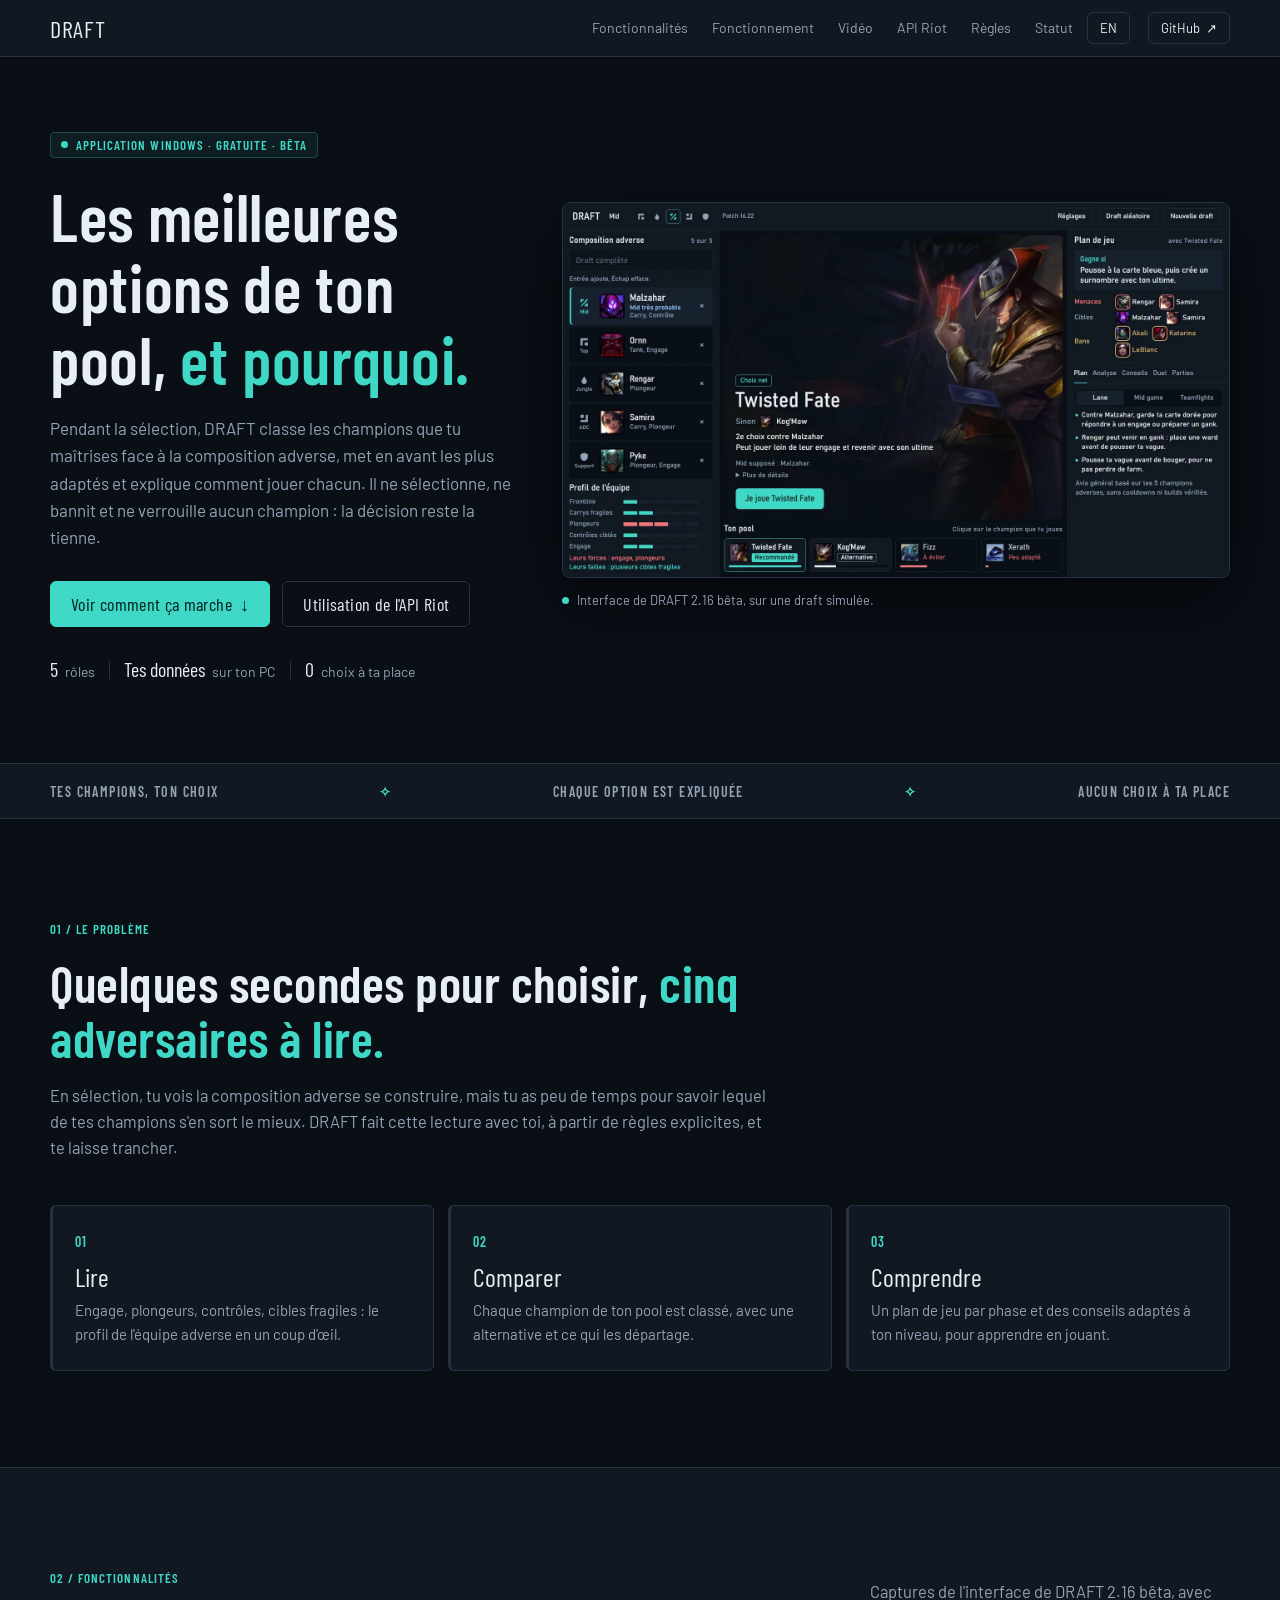
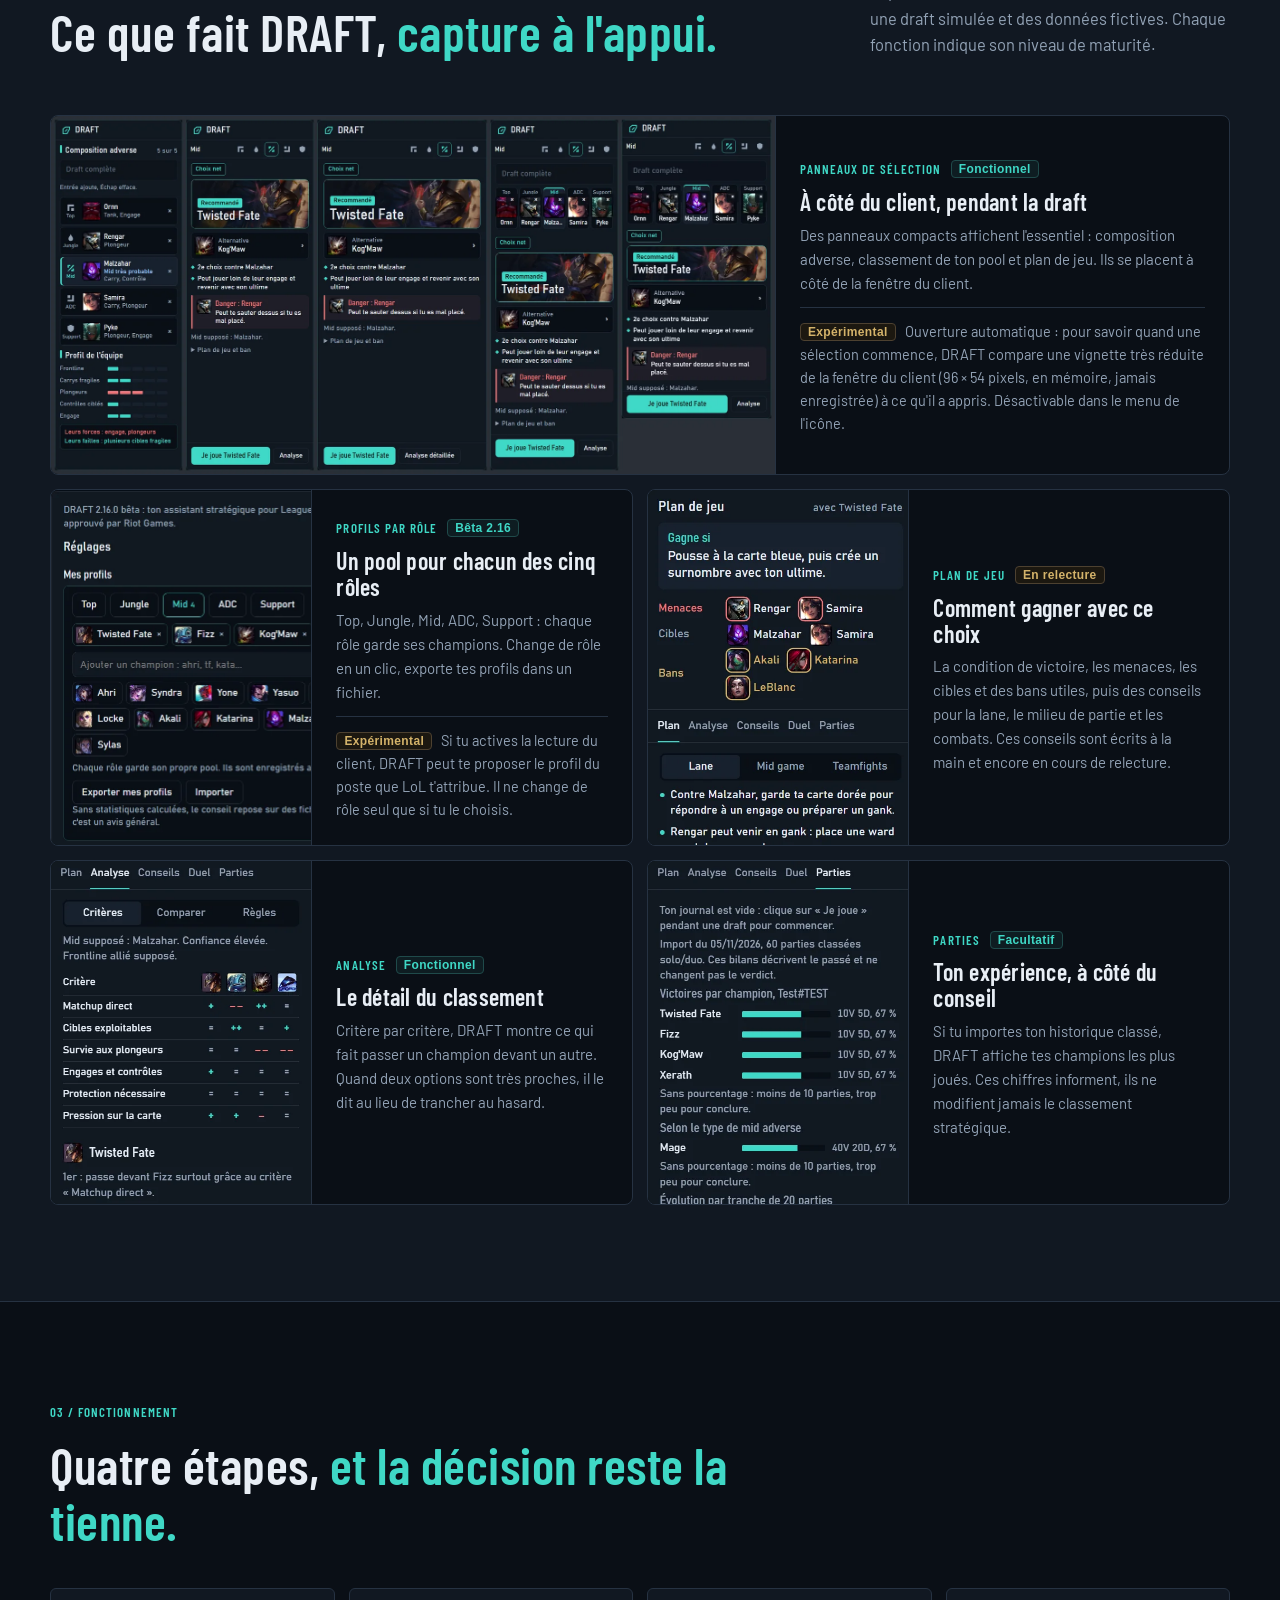
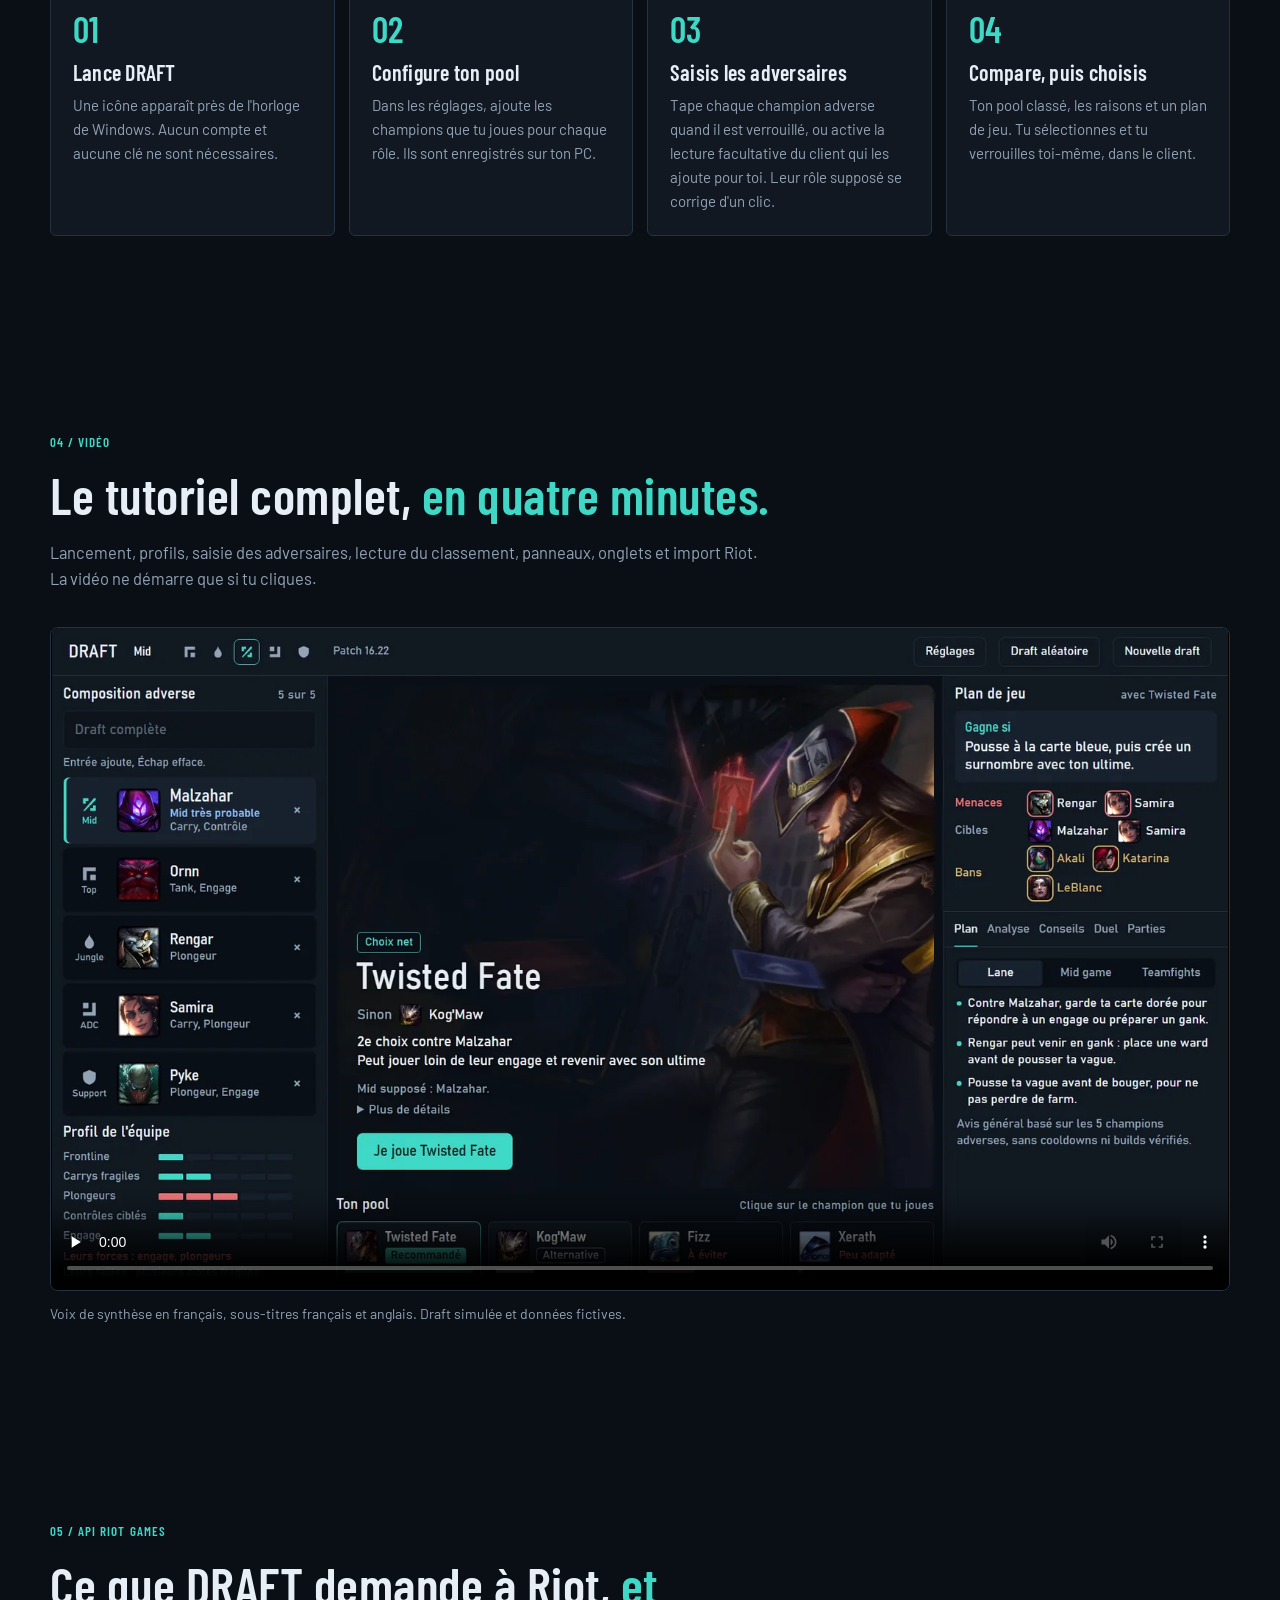
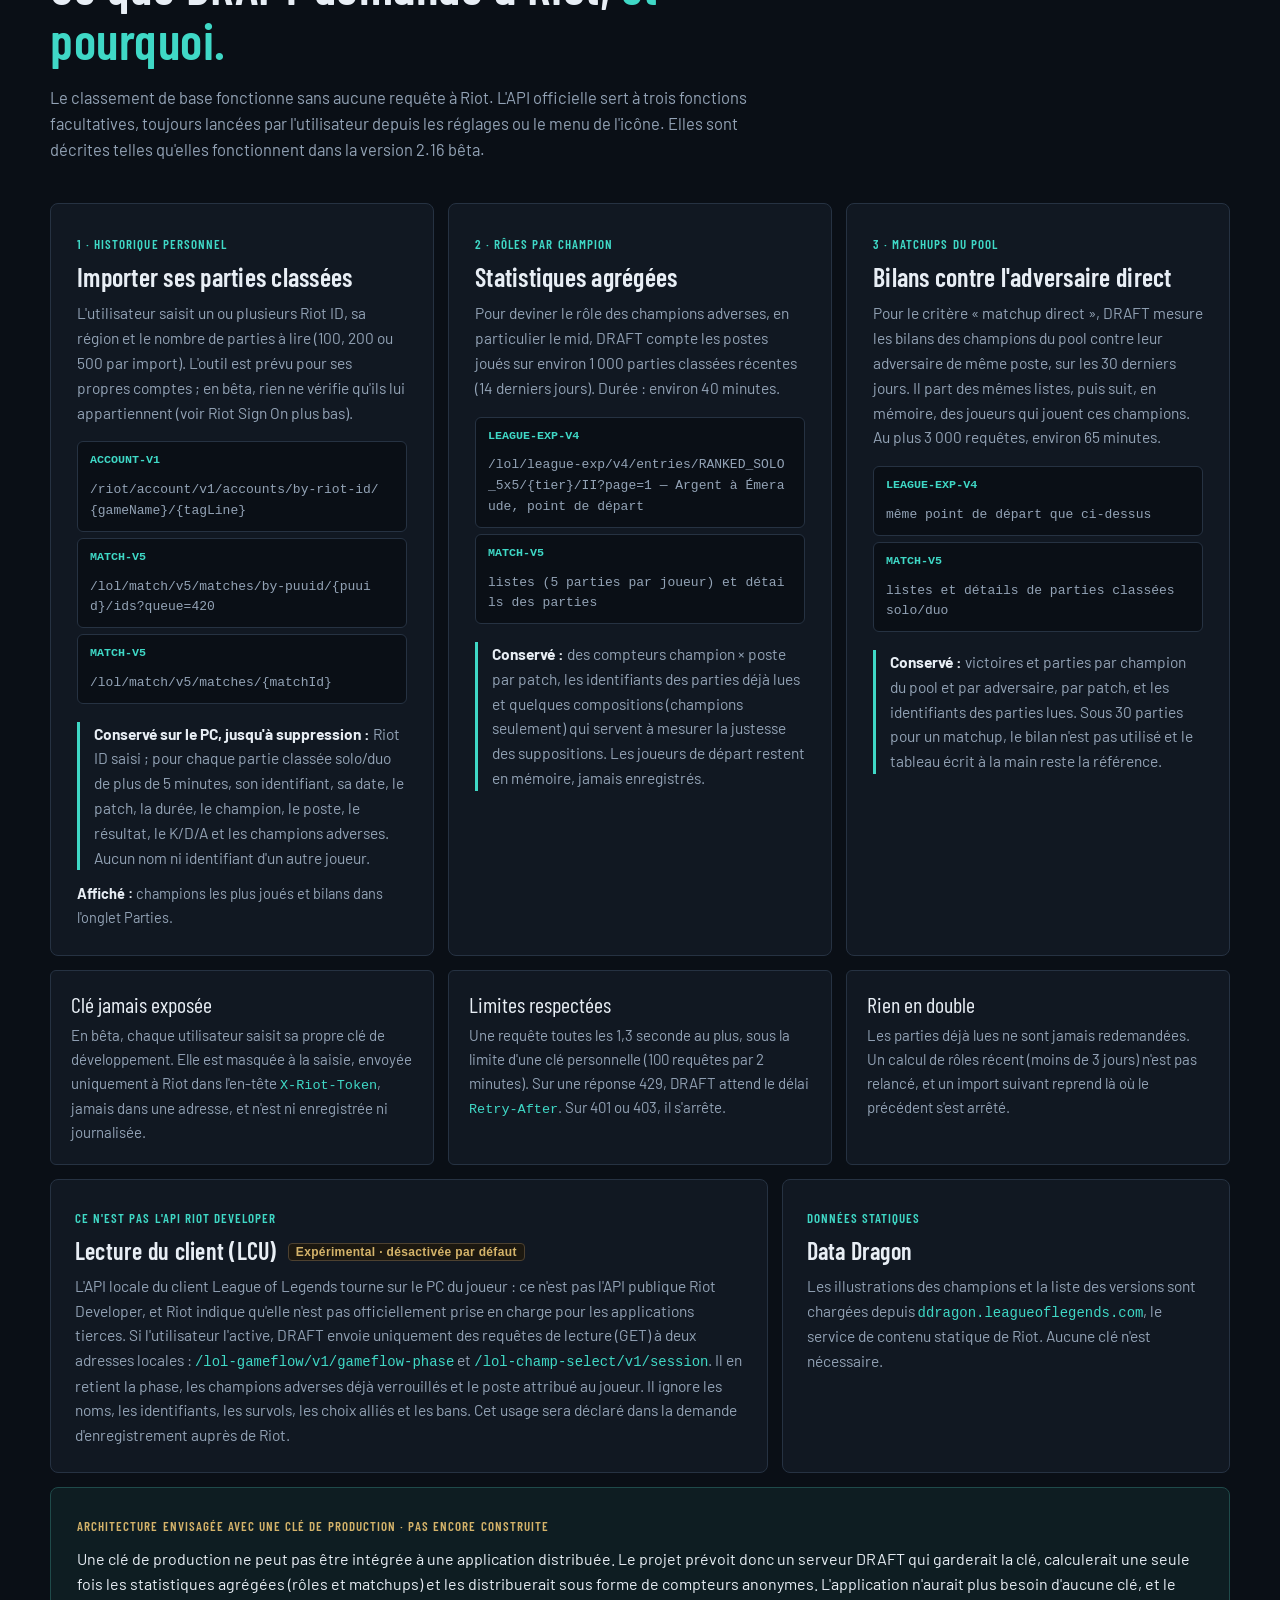
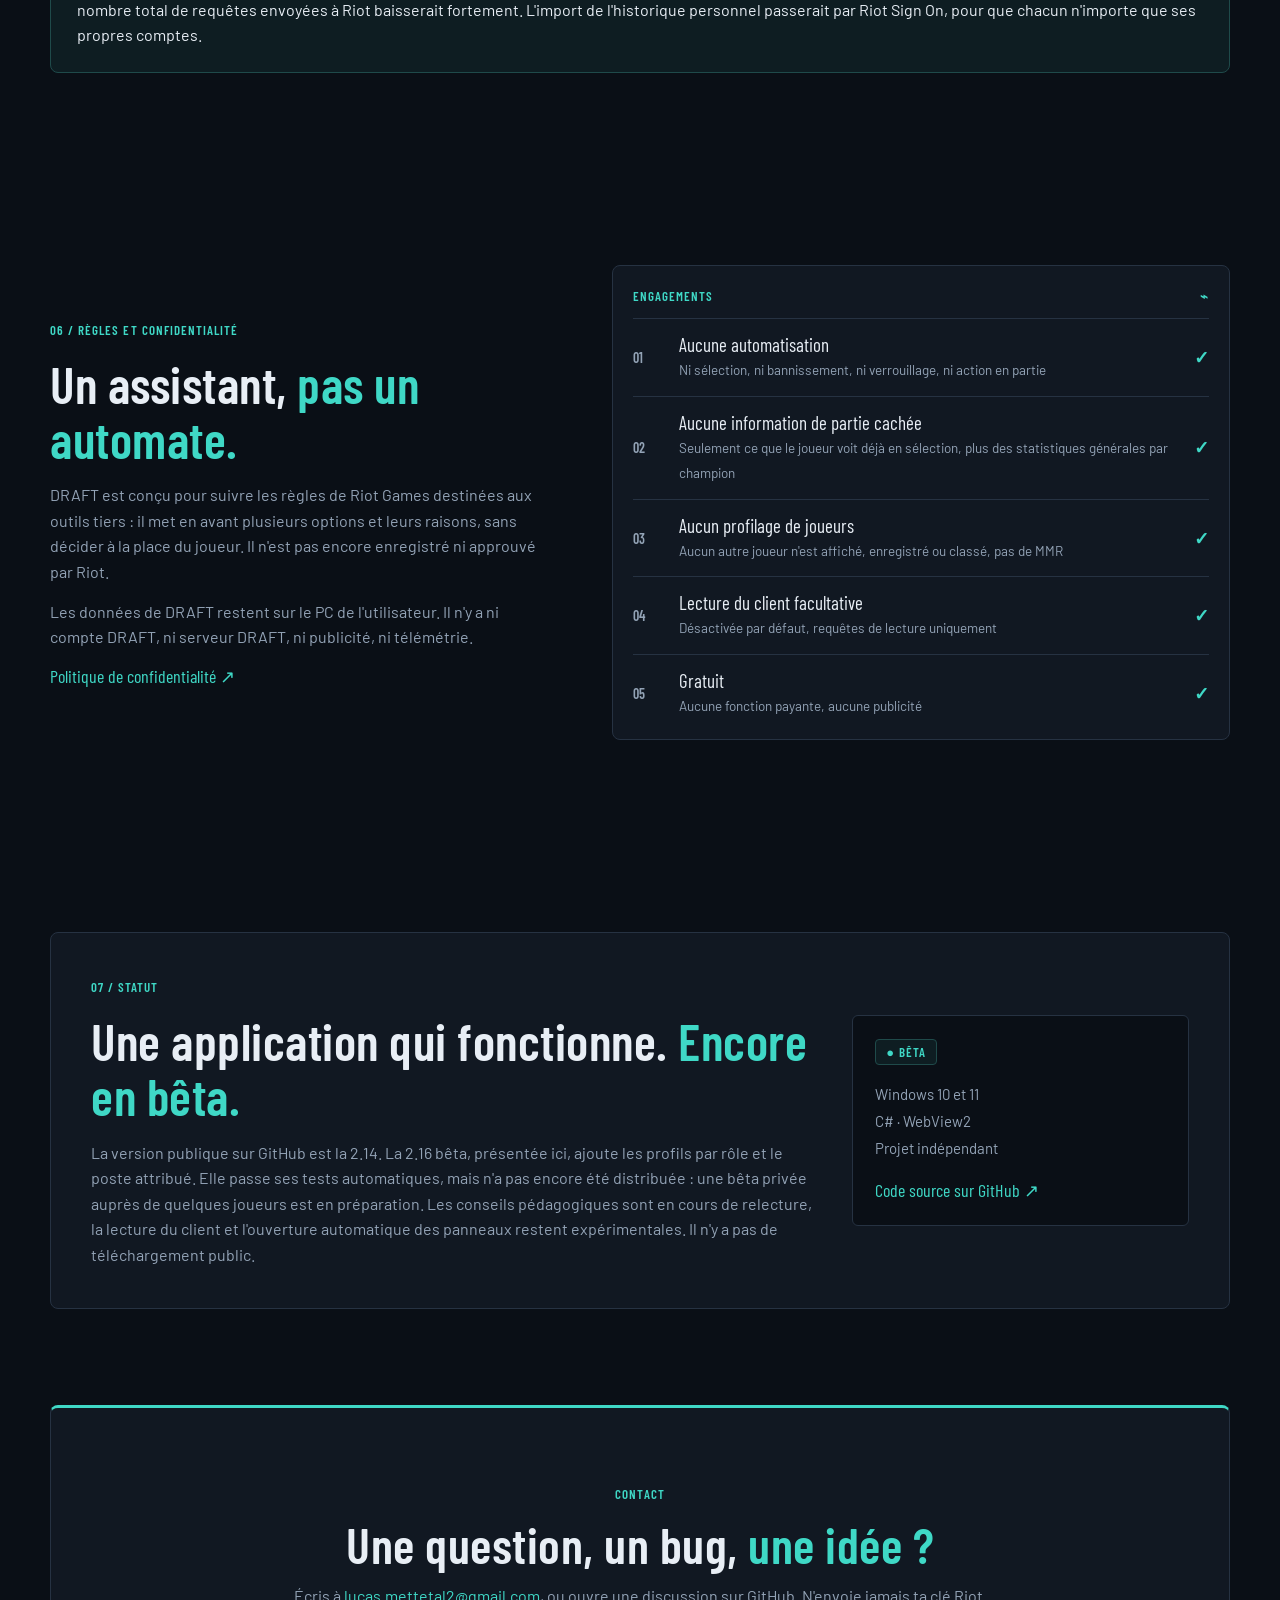
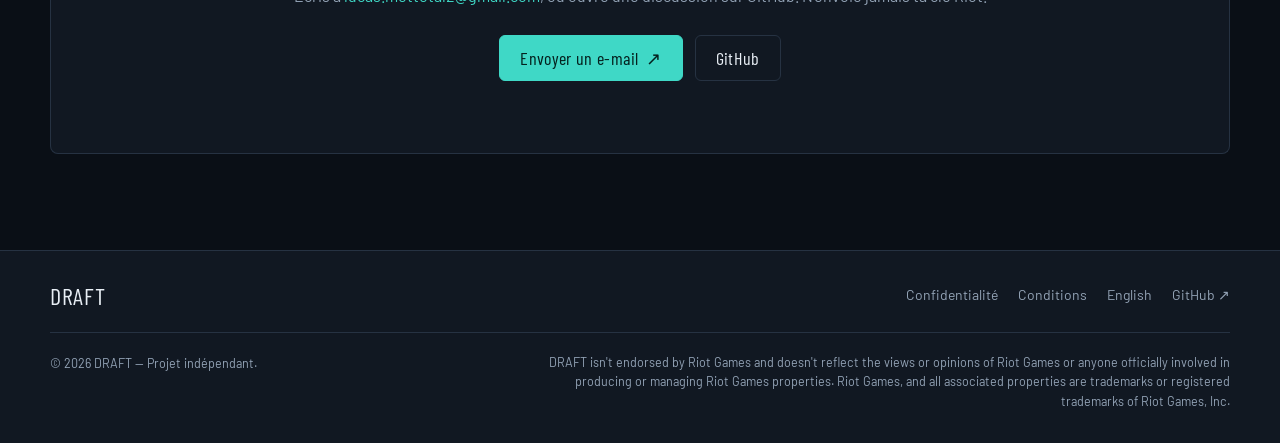
==== commit fd0c929d: "fix(site): audit technique, dossier Riot et vidéo tutorielle - Affirmations vérifiées contre le code" ====
--- a/index.html
+++ b/index.html
@@ -1,35 +1,42 @@
 <!doctype html>
-<html lang="fr"><head><meta charset="utf-8"><meta name="viewport" content="width=device-width,initial-scale=1"><meta name="theme-color" content="#080e19"><meta name="description" content="DRAFT est une application Windows gratuite qui t'aide à choisir, parmi tes champions, le plus adapté à la composition adverse de League of Legends, et t'explique pourquoi."><meta property="og:title" content="DRAFT — Ton assistant stratégique pour League of Legends"><meta property="og:description" content="Le bon champion de ton pool face à la composition adverse, avec un plan de jeu expliqué. Aucune action automatique."><meta property="og:image" content="/assets/draft-recommandation.webp"><link rel="alternate" hreflang="en" href="/en/"><link rel="icon" href="/favicon.svg" type="image/svg+xml"><link rel="stylesheet" href="/styles.css"><title>DRAFT — Ton assistant stratégique pour League of Legends</title></head>
-<body>
-<header class="header"><div class="wrap nav"><a class="brand" href="/" aria-label="DRAFT accueil"><span class="brand-logo">D</span>DRAFT<span class="mint">.</span></a><button class="menu-toggle" id="menuToggle" aria-label="Ouvrir le menu" aria-expanded="false">☰</button><nav class="navlinks" id="navLinks"><a href="#fonctionnalites">Fonctionnalités</a><a href="#fonctionnement">Fonctionnement</a><a href="#api-riot">API Riot</a><a href="#regles">Règles</a><a href="#statut">Statut</a><a class="lang" href="/en/" hreflang="en">EN</a></nav><a class="nav-git" href="https://github.com/lucasmettetal/Draft" target="_blank" rel="noopener noreferrer">GitHub <span>↗</span></a></div></header>
-<main>
-<section class="hero wrap"><div class="hero-copy"><div class="eyebrow"><span class="live-dot"></span> APPLICATION WINDOWS · GRATUITE · BÊTA</div><h1>Le bon champion de ton pool, <em>et la raison du choix.</em></h1><p>Pendant la sélection, DRAFT compare les champions que tu maîtrises à la composition adverse, te conseille le plus adapté et t'explique comment gagner avec. Il ne touche jamais au client : tu choisis toujours toi-même.</p><div class="hero-actions"><a class="btn primary" href="#fonctionnement">Voir comment ça marche <span>↓</span></a><a class="btn secondary" href="#api-riot">Utilisation de l'API Riot</a></div><div class="hero-foot"><span><b>5</b> rôles</span><i></i><span><b>100 %</b> local</span><i></i><span><b>0</b> action automatique</span></div></div>
-<figure class="hero-visual shot-frame"><img src="/assets/draft-recommandation.webp" width="1600" height="900" alt="Fenêtre principale de DRAFT : composition adverse à gauche, Twisted Fate recommandé au centre avec Kog'Maw en alternative, plan de jeu à droite"><figcaption><span class="mini-dot"></span> Capture réelle de DRAFT 2.16 bêta, sur une draft simulée.</figcaption></figure></section>
-<div class="strip"><div class="wrap strip-inner"><span>TES CHAMPIONS, TON CHOIX</span><span class="strip-mark">✧</span><span>CHAQUE CONSEIL EST EXPLIQUÉ</span><span class="strip-mark">✧</span><span>AUCUNE ACTION DANS LE CLIENT</span></div></div>
+<html lang="fr"><head><meta charset="utf-8"><meta name="viewport" content="width=device-width,initial-scale=1"><meta name="theme-color" content="#0a0f16"><title>DRAFT — Ton assistant stratégique pour League of Legends</title><meta name="description" content="DRAFT est une application Windows gratuite, en bêta, qui classe les champions de ton pool face à la composition adverse de League of Legends et explique chaque option."><link rel="canonical" href="https://draft-website-ashy.vercel.app/"><link rel="alternate" hreflang="fr" href="https://draft-website-ashy.vercel.app/"><link rel="alternate" hreflang="en" href="https://draft-website-ashy.vercel.app/en/"><link rel="alternate" hreflang="x-default" href="https://draft-website-ashy.vercel.app/en/"><meta property="og:type" content="website"><meta property="og:locale" content="fr_FR"><meta property="og:url" content="https://draft-website-ashy.vercel.app/"><meta property="og:title" content="DRAFT — Ton assistant stratégique pour League of Legends"><meta property="og:description" content="Les meilleures options de ton pool face à la composition adverse, avec leurs raisons. Aucun choix à ta place."><meta property="og:image" content="https://draft-website-ashy.vercel.app/assets/draft-recommandation.webp"><link rel="icon" href="/favicon.svg" type="image/svg+xml"><link rel="stylesheet" href="/styles.css"></head>
+<body><a class="skip-link" href="#contenu">Aller au contenu</a>
+<header class="header"><div class="wrap nav"><a class="brand" href="/" aria-label="DRAFT, accueil">DRAFT</a><button class="menu-toggle" id="menuToggle" aria-label="Ouvrir le menu" aria-expanded="false" aria-controls="navLinks">☰</button><nav class="navlinks" id="navLinks" aria-label="Navigation principale"><a href="#fonctionnalites">Fonctionnalités</a><a href="#fonctionnement">Fonctionnement</a><a href="#demo">Vidéo</a><a href="#api-riot">API Riot</a><a href="#regles">Règles</a><a href="#statut">Statut</a><a class="lang" href="/en/" hreflang="en" lang="en">EN</a></nav><a class="nav-git" href="https://github.com/lucasmettetal/Draft" target="_blank" rel="noopener noreferrer">GitHub <span aria-hidden="true">↗</span></a></div></header>
+<main id="contenu">
+<section class="hero wrap"><div class="hero-copy"><div class="eyebrow"><span class="live-dot"></span> APPLICATION WINDOWS · GRATUITE · BÊTA</div><h1>Les meilleures options de ton pool, <em>et pourquoi.</em></h1><p>Pendant la sélection, DRAFT classe les champions que tu maîtrises face à la composition adverse, met en avant les plus adaptés et explique comment jouer chacun. Il ne sélectionne, ne bannit et ne verrouille aucun champion : la décision reste la tienne.</p><div class="hero-actions"><a class="btn primary" href="#fonctionnement">Voir comment ça marche <span aria-hidden="true">↓</span></a><a class="btn secondary" href="#api-riot">Utilisation de l'API Riot</a></div><div class="hero-foot"><span><b>5</b> rôles</span><i></i><span><b>Tes données</b> sur ton PC</span><i></i><span><b>0</b> choix à ta place</span></div></div>
+<figure class="hero-visual shot-frame"><img src="/assets/draft-recommandation.webp" width="1600" height="900" alt="Fenêtre principale de DRAFT : les cinq champions adverses à gauche, Twisted Fate en tête du classement au centre avec Kog'Maw en alternative, plan de jeu à droite"><figcaption><span class="mini-dot"></span> Interface de DRAFT 2.16 bêta, sur une draft simulée.</figcaption></figure></section>
+<div class="strip"><div class="wrap strip-inner"><span>TES CHAMPIONS, TON CHOIX</span><span class="strip-mark" aria-hidden="true">✧</span><span>CHAQUE OPTION EST EXPLIQUÉE</span><span class="strip-mark" aria-hidden="true">✧</span><span>AUCUN CHOIX À TA PLACE</span></div></div>
 
-<section class="section wrap" id="pourquoi"><div class="section-intro"><span class="kicker">01 / LE PROBLÈME</span><h2>Quelques secondes pour choisir, <em>cinq adversaires à lire.</em></h2><p>En sélection, tu vois la composition adverse se construire, mais tu as peu de temps pour savoir lequel de tes champions s'en sort le mieux. DRAFT fait cette lecture avec toi, à partir de règles explicites.</p></div><div class="principles"><div><span>01</span><strong>Lire</strong><p>Engage, plongeurs, contrôles, cibles fragiles : le profil de l'équipe adverse en un coup d'œil.</p></div><div><span>02</span><strong>Comparer</strong><p>Chaque champion de ton pool est classé, avec une alternative et ce qui les départage.</p></div><div><span>03</span><strong>Comprendre</strong><p>Un plan de jeu par phase et des conseils adaptés à ton niveau, pour apprendre en jouant.</p></div></div></section>
+<section class="section wrap" id="pourquoi"><div class="section-intro"><span class="kicker">01 / LE PROBLÈME</span><h2>Quelques secondes pour choisir, <em>cinq adversaires à lire.</em></h2><p>En sélection, tu vois la composition adverse se construire, mais tu as peu de temps pour savoir lequel de tes champions s'en sort le mieux. DRAFT fait cette lecture avec toi, à partir de règles explicites, et te laisse trancher.</p></div><div class="principles"><div><span>01</span><strong>Lire</strong><p>Engage, plongeurs, contrôles, cibles fragiles : le profil de l'équipe adverse en un coup d'œil.</p></div><div><span>02</span><strong>Comparer</strong><p>Chaque champion de ton pool est classé, avec une alternative et ce qui les départage.</p></div><div><span>03</span><strong>Comprendre</strong><p>Un plan de jeu par phase et des conseils adaptés à ton niveau, pour apprendre en jouant.</p></div></div></section>
 
-<section class="section feature-section" id="fonctionnalites"><div class="wrap"><div class="section-head"><div><span class="kicker">02 / FONCTIONNALITÉS</span><h2>Ce que fait DRAFT, <em>capture à l'appui.</em></h2></div><p>Toutes les images viennent de l'application, avec une draft simulée et des données fictives.</p></div>
+<section class="section feature-section" id="fonctionnalites"><div class="wrap"><div class="section-head"><div><span class="kicker">02 / FONCTIONNALITÉS</span><h2>Ce que fait DRAFT, <em>capture à l'appui.</em></h2></div><p>Captures de l'interface de DRAFT 2.16 bêta, avec une draft simulée et des données fictives. Chaque fonction indique son niveau de maturité.</p></div>
 <div class="gallery">
-<article class="gallery-item wide"><img src="/assets/draft-panneaux.webp" width="1600" height="791" loading="lazy" alt="Panneaux compacts de DRAFT en plusieurs tailles"><div><span class="feature-num">PANNEAUX DE SÉLECTION</span><h3>À côté du client, pendant la draft</h3><p>Des panneaux compacts affichent l'essentiel : composition adverse, conseil et plan de jeu. Ils se placent autour du client sans le recouvrir.</p></div></article>
-<article class="gallery-item"><img src="/assets/draft-profils.webp" width="780" height="713" loading="lazy" alt="Réglages de DRAFT : un pool de champions par rôle"><div><span class="feature-num">PROFILS PAR RÔLE</span><h3>Un pool pour chacun des cinq rôles</h3><p>Top, Jungle, Mid, ADC, Support : chaque rôle garde ses champions. Change de rôle en un clic, exporte tes profils dans un fichier.</p></div></article>
-<article class="gallery-item"><img src="/assets/draft-plan.webp" width="464" height="622" loading="lazy" alt="Plan de jeu : condition de victoire, menaces, cibles et bans"><div><span class="feature-num">PLAN DE JEU</span><h3>Comment gagner avec ce choix</h3><p>La condition de victoire, les menaces à surveiller, les cibles à punir et les bans utiles, puis des conseils pour la lane, le milieu de partie et les combats.</p></div></article>
-<article class="gallery-item"><img src="/assets/draft-analyse.webp" width="464" height="610" loading="lazy" alt="Onglet Analyse : critères de comparaison des champions du pool"><div><span class="feature-num">ANALYSE</span><h3>Le détail de la décision</h3><p>Critère par critère, DRAFT montre ce qui fait passer un champion devant un autre. Quand deux choix sont très proches, il le dit au lieu de trancher au hasard.</p></div></article>
-<article class="gallery-item"><img src="/assets/draft-parties.webp" width="464" height="610" loading="lazy" alt="Onglet Parties : victoires par champion sur un historique fictif"><div><span class="feature-num">PARTIES · FACULTATIF</span><h3>Ton expérience, à côté du conseil</h3><p>Si tu importes ton historique classé, DRAFT affiche tes champions les plus joués. Ces chiffres informent, ils ne modifient jamais le classement stratégique.</p></div></article>
+<article class="gallery-item wide"><img src="/assets/draft-panneaux.webp" width="1600" height="791" loading="lazy" alt="Panneaux compacts de DRAFT en cinq tailles, chacun avec la composition adverse, le champion conseillé et le plan de jeu"><div><span class="feature-num">PANNEAUX DE SÉLECTION <span class="tag-ok">Fonctionnel</span></span><h3>À côté du client, pendant la draft</h3><p>Des panneaux compacts affichent l'essentiel : composition adverse, classement de ton pool et plan de jeu. Ils se placent à côté de la fenêtre du client.</p><p class="note"><span class="tag-exp">Expérimental</span> Ouverture automatique : pour savoir quand une sélection commence, DRAFT compare une vignette très réduite de la fenêtre du client (96 × 54 pixels, en mémoire, jamais enregistrée) à ce qu'il a appris. Désactivable dans le menu de l'icône.</p></div></article>
+<article class="gallery-item"><img src="/assets/draft-profils.webp" width="780" height="713" loading="lazy" alt="Réglages de DRAFT : boutons des cinq rôles, quatre champions dans le pool Mid et recherche de champions"><div><span class="feature-num">PROFILS PAR RÔLE <span class="tag-ok">Bêta 2.16</span></span><h3>Un pool pour chacun des cinq rôles</h3><p>Top, Jungle, Mid, ADC, Support : chaque rôle garde ses champions. Change de rôle en un clic, exporte tes profils dans un fichier.</p><p class="note"><span class="tag-exp">Expérimental</span> Si tu actives la lecture du client, DRAFT peut te proposer le profil du poste que LoL t'attribue. Il ne change de rôle seul que si tu le choisis.</p></div></article>
+<article class="gallery-item"><img src="/assets/draft-plan.webp" width="464" height="622" loading="lazy" alt="Plan de jeu avec Twisted Fate : condition de victoire, menaces, cibles, bans conseillés et conseils de phase"><div><span class="feature-num">PLAN DE JEU <span class="tag-exp">En relecture</span></span><h3>Comment gagner avec ce choix</h3><p>La condition de victoire, les menaces, les cibles et des bans utiles, puis des conseils pour la lane, le milieu de partie et les combats. Ces conseils sont écrits à la main et encore en cours de relecture.</p></div></article>
+<article class="gallery-item"><img src="/assets/draft-analyse.webp" width="464" height="610" loading="lazy" alt="Onglet Analyse : tableau des critères (matchup direct, cibles exploitables, survie aux plongeurs…) pour quatre champions"><div><span class="feature-num">ANALYSE <span class="tag-ok">Fonctionnel</span></span><h3>Le détail du classement</h3><p>Critère par critère, DRAFT montre ce qui fait passer un champion devant un autre. Quand deux options sont très proches, il le dit au lieu de trancher au hasard.</p></div></article>
+<article class="gallery-item"><img src="/assets/draft-parties.webp" width="464" height="610" loading="lazy" alt="Onglet Parties : victoires par champion sur un historique fictif du compte Test#TEST"><div><span class="feature-num">PARTIES <span class="tag-ok">Facultatif</span></span><h3>Ton expérience, à côté du conseil</h3><p>Si tu importes ton historique classé, DRAFT affiche tes champions les plus joués. Ces chiffres informent, ils ne modifient jamais le classement stratégique.</p></div></article>
 </div></div></section>
 
-<section class="section wrap process" id="fonctionnement"><div class="section-intro"><span class="kicker">03 / FONCTIONNEMENT</span><h2>Quatre étapes, <em>et la décision reste la tienne.</em></h2></div><div class="steps"><div class="step"><div class="step-count">01</div><div><h3>Lance DRAFT</h3><p>Une icône apparaît près de l'horloge de Windows. Aucun compte et aucune clé ne sont nécessaires pour commencer.</p></div></div><div class="step"><div class="step-count">02</div><div><h3>Configure ton pool</h3><p>Dans les réglages, ajoute les champions que tu joues pour chaque rôle. Ils sont enregistrés sur ton PC.</p></div></div><div class="step"><div class="step-count">03</div><div><h3>Saisis les adversaires</h3><p>Tape chaque champion adverse au fur et à mesure qu'il est choisi. DRAFT suppose son rôle, que tu corriges d'un clic.</p></div></div><div class="step"><div class="step-count">04</div><div><h3>Lis le conseil, puis choisis</h3><p>Un champion, une alternative, les raisons et un plan de jeu. Tu sélectionnes et tu verrouilles toi-même, dans le client.</p></div></div></div></section>
+<section class="section wrap process" id="fonctionnement"><div class="section-intro"><span class="kicker">03 / FONCTIONNEMENT</span><h2>Quatre étapes, <em>et la décision reste la tienne.</em></h2></div><div class="steps"><div class="step"><div class="step-count">01</div><div><h3>Lance DRAFT</h3><p>Une icône apparaît près de l'horloge de Windows. Aucun compte et aucune clé ne sont nécessaires.</p></div></div><div class="step"><div class="step-count">02</div><div><h3>Configure ton pool</h3><p>Dans les réglages, ajoute les champions que tu joues pour chaque rôle. Ils sont enregistrés sur ton PC.</p></div></div><div class="step"><div class="step-count">03</div><div><h3>Saisis les adversaires</h3><p>Tape chaque champion adverse quand il est verrouillé, ou active la lecture facultative du client qui les ajoute pour toi. Leur rôle supposé se corrige d'un clic.</p></div></div><div class="step"><div class="step-count">04</div><div><h3>Compare, puis choisis</h3><p>Ton pool classé, les raisons et un plan de jeu. Tu sélectionnes et tu verrouilles toi-même, dans le client.</p></div></div></div></section>
 
-<section class="section wrap" id="api-riot"><div class="section-intro"><span class="kicker">04 / API RIOT GAMES</span><h2>Ce que DRAFT demande à Riot, <em>et pourquoi.</em></h2><p>DRAFT utilise uniquement l'API officielle de Riot Games. Le conseil de base fonctionne sans elle : l'API sert à des statistiques complémentaires, toujours déclenchées par l'utilisateur.</p></div>
-<div class="api-grid">
-<article class="api-card"><span class="feature-num">USAGE 1 · HISTORIQUE PERSONNEL</span><h3>Importer tes parties classées</h3><p>Tu saisis ton Riot ID et lances l'import. DRAFT retrouve ton compte, puis lit tes parties classées solo/duo.</p><ul class="api-list"><li><code>ACCOUNT-V1</code> <span>/riot/account/v1/accounts/by-riot-id</span></li><li><code>MATCH-V5</code> <span>/lol/match/v5/matches/by-puuid/{puuid}/ids?queue=420</span></li><li><code>MATCH-V5</code> <span>/lol/match/v5/matches/{matchId}</span></li></ul><p class="api-keep"><b>Conservé, sur ton PC uniquement :</b> identifiant et date de la partie, patch, durée, ton champion, ton poste, le résultat, ton K/D/A et les champions adverses. Aucun nom ni identifiant d'un autre joueur.</p></article>
-<article class="api-card"><span class="feature-num">USAGE 2 · STATISTIQUES AGRÉGÉES</span><h3>Rôles et matchups par champion</h3><p>Pour deviner le rôle d'un champion adverse et mesurer les bilans de ton pool, DRAFT compte les rôles joués et les résultats sur des parties classées récentes.</p><ul class="api-list"><li><code>LEAGUE-EXP-V4</code> <span>/lol/league-exp/v4/entries — point de départ, des joueurs au hasard</span></li><li><code>MATCH-V5</code> <span>listes et détails de parties classées solo/duo</span></li></ul><p class="api-keep"><b>Conservé :</b> uniquement des compteurs anonymes (champion, rôle, victoires, parties) et les numéros des parties déjà lues, pour ne jamais les redemander. Aucun joueur n'est enregistré, affiché ou classé.</p></article>
+<section class="section wrap" id="demo"><div class="section-intro"><span class="kicker">04 / VIDÉO</span><h2>Le tutoriel complet, <em>en quatre minutes.</em></h2><p>Lancement, profils, saisie des adversaires, lecture du classement, panneaux, onglets et import Riot. La vidéo ne démarre que si tu cliques.</p></div><figure class="video-frame"><video controls preload="none" playsinline poster="/assets/draft-recommandation.webp" width="1920" height="1080"><source src="/assets/draft-tutoriel.mp4" type="video/mp4"><track kind="subtitles" src="/assets/draft-tutoriel-fr.vtt" srclang="fr" label="Français"><track kind="subtitles" src="/assets/draft-tutoriel-en.vtt" srclang="en" label="English"><a href="/assets/draft-tutoriel.mp4">Télécharger la vidéo (MP4)</a></video><figcaption>Voix de synthèse en français, sous-titres français et anglais. Draft simulée et données fictives.</figcaption></figure></section>
+
+<section class="section wrap" id="api-riot"><div class="section-intro"><span class="kicker">05 / API RIOT GAMES</span><h2>Ce que DRAFT demande à Riot, <em>et pourquoi.</em></h2><p>Le classement de base fonctionne sans aucune requête à Riot. L'API officielle sert à trois fonctions facultatives, toujours lancées par l'utilisateur depuis les réglages ou le menu de l'icône. Elles sont décrites telles qu'elles fonctionnent dans la version 2.16 bêta.</p></div>
+<div class="api-grid three">
+<article class="api-card"><span class="feature-num">1 · HISTORIQUE PERSONNEL</span><h3>Importer ses parties classées</h3><p>L'utilisateur saisit un ou plusieurs Riot ID, sa région et le nombre de parties à lire (100, 200 ou 500 par import). L'outil est prévu pour ses propres comptes ; en bêta, rien ne vérifie qu'ils lui appartiennent (voir Riot Sign On plus bas).</p><ul class="api-list"><li><code>ACCOUNT-V1</code> <span>/riot/account/v1/accounts/by-riot-id/{gameName}/{tagLine}</span></li><li><code>MATCH-V5</code> <span>/lol/match/v5/matches/by-puuid/{puuid}/ids?queue=420</span></li><li><code>MATCH-V5</code> <span>/lol/match/v5/matches/{matchId}</span></li></ul><p class="api-keep"><b>Conservé sur le PC, jusqu'à suppression :</b> Riot ID saisi ; pour chaque partie classée solo/duo de plus de 5 minutes, son identifiant, sa date, le patch, la durée, le champion, le poste, le résultat, le K/D/A et les champions adverses. Aucun nom ni identifiant d'un autre joueur.</p><p class="api-show"><b>Affiché :</b> champions les plus joués et bilans dans l'onglet Parties.</p></article>
+<article class="api-card"><span class="feature-num">2 · RÔLES PAR CHAMPION</span><h3>Statistiques agrégées</h3><p>Pour deviner le rôle des champions adverses, en particulier le mid, DRAFT compte les postes joués sur environ 1 000 parties classées récentes (14 derniers jours). Durée : environ 40 minutes.</p><ul class="api-list"><li><code>LEAGUE-EXP-V4</code> <span>/lol/league-exp/v4/entries/RANKED_SOLO_5x5/{tier}/II?page=1 — Argent à Émeraude, point de départ</span></li><li><code>MATCH-V5</code> <span>listes (5 parties par joueur) et détails des parties</span></li></ul><p class="api-keep"><b>Conservé :</b> des compteurs champion × poste par patch, les identifiants des parties déjà lues et quelques compositions (champions seulement) qui servent à mesurer la justesse des suppositions. Les joueurs de départ restent en mémoire, jamais enregistrés.</p></article>
+<article class="api-card"><span class="feature-num">3 · MATCHUPS DU POOL</span><h3>Bilans contre l'adversaire direct</h3><p>Pour le critère « matchup direct », DRAFT mesure les bilans des champions du pool contre leur adversaire de même poste, sur les 30 derniers jours. Il part des mêmes listes, puis suit, en mémoire, des joueurs qui jouent ces champions. Au plus 3 000 requêtes, environ 65 minutes.</p><ul class="api-list"><li><code>LEAGUE-EXP-V4</code> <span>même point de départ que ci-dessus</span></li><li><code>MATCH-V5</code> <span>listes et détails de parties classées solo/duo</span></li></ul><p class="api-keep"><b>Conservé :</b> victoires et parties par champion du pool et par adversaire, par patch, et les identifiants des parties lues. Sous 30 parties pour un matchup, le bilan n'est pas utilisé et le tableau écrit à la main reste la référence.</p></article>
 </div>
-<div class="api-rules"><div><strong>Clé jamais exposée</strong><p>La clé passe dans l'en-tête <code>X-Riot-Token</code>, jamais dans une adresse. Elle n'est ni enregistrée, ni écrite dans un journal.</p></div><div><strong>Limites respectées</strong><p>Les requêtes sont espacées. Sur une réponse 429, DRAFT attend le délai <code>Retry-After</code> avant de reprendre, sans perdre ce qui a été lu.</p></div><div><strong>Rien en double</strong><p>Les parties déjà lues ne sont jamais redemandées, et un import suivant reprend là où le précédent s'est arrêté.</p></div></div>
-<div class="api-plan"><span class="kicker">AVEC UNE CLÉ DE PRODUCTION</span><p>En bêta, chaque testeur lance ces calculs avec sa propre clé de développement. Avec une clé de production, les statistiques agrégées seraient calculées une seule fois, sur un serveur de DRAFT qui garde la clé, puis distribuées sous forme de compteurs anonymes. L'application n'aurait plus besoin d'aucune clé, et le nombre total de requêtes envoyées à Riot baisserait fortement.</p></div></section>
+<div class="api-rules"><div><strong>Clé jamais exposée</strong><p>En bêta, chaque utilisateur saisit sa propre clé de développement. Elle est masquée à la saisie, envoyée uniquement à Riot dans l'en-tête <code>X-Riot-Token</code>, jamais dans une adresse, et n'est ni enregistrée ni journalisée.</p></div><div><strong>Limites respectées</strong><p>Une requête toutes les 1,3 seconde au plus, sous la limite d'une clé personnelle (100 requêtes par 2 minutes). Sur une réponse 429, DRAFT attend le délai <code>Retry-After</code>. Sur 401 ou 403, il s'arrête.</p></div><div><strong>Rien en double</strong><p>Les parties déjà lues ne sont jamais redemandées. Un calcul de rôles récent (moins de 3 jours) n'est pas relancé, et un import suivant reprend là où le précédent s'est arrêté.</p></div></div>
+<div class="api-other">
+<article><span class="feature-num">CE N'EST PAS L'API RIOT DEVELOPER</span><h3>Lecture du client (LCU) <span class="tag-exp">Expérimental · désactivée par défaut</span></h3><p>L'API locale du client League of Legends tourne sur le PC du joueur : ce n'est pas l'API publique Riot Developer, et Riot indique qu'elle n'est pas officiellement prise en charge pour les applications tierces. Si l'utilisateur l'active, DRAFT envoie uniquement des requêtes de lecture (GET) à deux adresses locales : <code>/lol-gameflow/v1/gameflow-phase</code> et <code>/lol-champ-select/v1/session</code>. Il en retient la phase, les champions adverses déjà verrouillés et le poste attribué au joueur. Il ignore les noms, les identifiants, les survols, les choix alliés et les bans. Cet usage sera déclaré dans la demande d'enregistrement auprès de Riot.</p></article>
+<article><span class="feature-num">DONNÉES STATIQUES</span><h3>Data Dragon</h3><p>Les illustrations des champions et la liste des versions sont chargées depuis <code>ddragon.leagueoflegends.com</code>, le service de contenu statique de Riot. Aucune clé n'est nécessaire.</p></article>
+</div>
+<div class="api-plan"><span class="kicker">ARCHITECTURE ENVISAGÉE AVEC UNE CLÉ DE PRODUCTION · PAS ENCORE CONSTRUITE</span><p>Une clé de production ne peut pas être intégrée à une application distribuée. Le projet prévoit donc un serveur DRAFT qui garderait la clé, calculerait une seule fois les statistiques agrégées (rôles et matchups) et les distribuerait sous forme de compteurs anonymes. L'application n'aurait plus besoin d'aucune clé, et le nombre total de requêtes envoyées à Riot baisserait fortement. L'import de l'historique personnel passerait par Riot Sign On, pour que chacun n'importe que ses propres comptes.</p></div></section>
 
-<section class="section wrap privacy" id="regles"><div class="privacy-copy"><span class="kicker">05 / RÈGLES ET CONFIDENTIALITÉ</span><h2>Un assistant, <em>pas un automate.</em></h2><p>DRAFT est conçu pour respecter les règles de Riot Games destinées aux outils tiers : il aide à réfléchir, il ne joue pas à ta place et n'utilise aucune information cachée.</p><p>Tes données restent sur ton PC. Aucun compte DRAFT, aucune publicité, aucune télémétrie.</p><a class="inline-link" href="/confidentialite.html">Politique de confidentialité ↗</a></div><div class="privacy-panel"><div class="panel-kicker">ENGAGEMENTS <span>⌁</span></div><div class="panel-row"><span>01</span><div><strong>Aucune automatisation</strong><small>Ni sélection, ni bannissement, ni verrouillage, ni action en partie</small></div><b>✓</b></div><div class="panel-row"><span>02</span><div><strong>Aucune information cachée</strong><small>Seulement ce que tu vois déjà pendant la sélection</small></div><b>✓</b></div><div class="panel-row"><span>03</span><div><strong>Aucun profilage de joueurs</strong><small>Pas de recherche d'autres joueurs, pas de classement, pas de MMR</small></div><b>✓</b></div><div class="panel-row"><span>04</span><div><strong>Lecture du client facultative</strong><small>Désactivée par défaut, en lecture seule</small></div><b>✓</b></div><div class="panel-row"><span>05</span><div><strong>Gratuit</strong><small>Ni publicité, ni abonnement, ni contenu payant</small></div><b>✓</b></div></div></section>
+<section class="section wrap privacy" id="regles"><div class="privacy-copy"><span class="kicker">06 / RÈGLES ET CONFIDENTIALITÉ</span><h2>Un assistant, <em>pas un automate.</em></h2><p>DRAFT est conçu pour suivre les règles de Riot Games destinées aux outils tiers : il met en avant plusieurs options et leurs raisons, sans décider à la place du joueur. Il n'est pas encore enregistré ni approuvé par Riot.</p><p>Les données de DRAFT restent sur le PC de l'utilisateur. Il n'y a ni compte DRAFT, ni serveur DRAFT, ni publicité, ni télémétrie.</p><a class="inline-link" href="/confidentialite.html">Politique de confidentialité ↗</a></div><div class="privacy-panel"><div class="panel-kicker">ENGAGEMENTS <span aria-hidden="true">⌁</span></div><div class="panel-row"><span>01</span><div><strong>Aucune automatisation</strong><small>Ni sélection, ni bannissement, ni verrouillage, ni action en partie</small></div><b aria-hidden="true">✓</b></div><div class="panel-row"><span>02</span><div><strong>Aucune information de partie cachée</strong><small>Seulement ce que le joueur voit déjà en sélection, plus des statistiques générales par champion</small></div><b aria-hidden="true">✓</b></div><div class="panel-row"><span>03</span><div><strong>Aucun profilage de joueurs</strong><small>Aucun autre joueur n'est affiché, enregistré ou classé, pas de MMR</small></div><b aria-hidden="true">✓</b></div><div class="panel-row"><span>04</span><div><strong>Lecture du client facultative</strong><small>Désactivée par défaut, requêtes de lecture uniquement</small></div><b aria-hidden="true">✓</b></div><div class="panel-row"><span>05</span><div><strong>Gratuit</strong><small>Aucune fonction payante, aucune publicité</small></div><b aria-hidden="true">✓</b></div></div></section>
 
-<section class="section wrap" id="statut"><div class="status"><div><span class="kicker">06 / STATUT</span><h2>Une application qui fonctionne. <em>En bêta privée.</em></h2><p>DRAFT 2.16 est testé par un petit groupe de joueurs. Le conseil, les profils par rôle, les panneaux et l'import d'historique sont fonctionnels. Les conseils pédagogiques sont encore relus, et la lecture du client reste expérimentale. Il n'y a pas encore de téléchargement public.</p></div><div class="status-box"><span class="status-pill">● BÊTA PRIVÉE</span><p>Windows 10 et 11<br>C# · WebView2<br>Projet indépendant</p><a href="https://github.com/lucasmettetal/Draft" target="_blank" rel="noopener noreferrer">Suivre le développement ↗</a></div></div></section>
-<section class="wrap closing"><span class="kicker">CONTACT</span><h2>Une question, un bug, <em>une idée ?</em></h2><p>Écris à <a href="mailto:lucas.mettetal2@gmail.com">lucas.mettetal2@gmail.com</a>, ou ouvre une discussion sur GitHub. N'envoie jamais ta clé Riot.</p><div class="hero-actions" style="justify-content:center"><a class="btn primary" href="mailto:lucas.mettetal2@gmail.com">Envoyer un e-mail ↗</a><a class="btn secondary" href="https://github.com/lucasmettetal/Draft/issues" target="_blank" rel="noopener noreferrer">GitHub</a></div></section></main>
-<footer class="footer"><div class="wrap footer-main"><a class="brand" href="/"><span class="brand-logo">D</span>DRAFT<span class="mint">.</span></a><div><a href="/confidentialite.html">Confidentialité</a><a href="/conditions.html">Conditions</a><a href="/en/">English</a><a href="https://github.com/lucasmettetal/Draft" target="_blank" rel="noopener noreferrer">GitHub ↗</a></div></div><div class="wrap footer-bottom legal-boiler"><span>© 2026 DRAFT — Projet indépendant.</span><span>DRAFT isn't endorsed by Riot Games and doesn't reflect the views or opinions of Riot Games or anyone officially involved in producing or managing Riot Games properties. Riot Games, and all associated properties are trademarks or registered trademarks of Riot Games, Inc.</span></div></footer><script src="/main.js" defer></script></body></html>
+<section class="section wrap" id="statut"><div class="status"><div><span class="kicker">07 / STATUT</span><h2>Une application qui fonctionne. <em>Encore en bêta.</em></h2><p>La version publique sur GitHub est la 2.14. La 2.16 bêta, présentée ici, ajoute les profils par rôle et le poste attribué. Elle passe ses tests automatiques, mais n'a pas encore été distribuée : une bêta privée auprès de quelques joueurs est en préparation. Les conseils pédagogiques sont en cours de relecture, la lecture du client et l'ouverture automatique des panneaux restent expérimentales. Il n'y a pas de téléchargement public.</p></div><div class="status-box"><span class="status-pill">● BÊTA</span><p>Windows 10 et 11<br>C# · WebView2<br>Projet indépendant</p><a href="https://github.com/lucasmettetal/Draft" target="_blank" rel="noopener noreferrer">Code source sur GitHub ↗</a></div></div></section>
+<section class="wrap closing"><span class="kicker">CONTACT</span><h2>Une question, un bug, <em>une idée ?</em></h2><p>Écris à <a href="mailto:lucas.mettetal2@gmail.com">lucas.mettetal2@gmail.com</a>, ou ouvre une discussion sur GitHub. N'envoie jamais ta clé Riot.</p><div class="hero-actions center"><a class="btn primary" href="mailto:lucas.mettetal2@gmail.com">Envoyer un e-mail <span aria-hidden="true">↗</span></a><a class="btn secondary" href="https://github.com/lucasmettetal/Draft/issues" target="_blank" rel="noopener noreferrer">GitHub</a></div></section></main>
+<footer class="footer"><div class="wrap footer-main"><a class="brand" href="/">DRAFT</a><div><a href="/confidentialite.html">Confidentialité</a><a href="/conditions.html">Conditions</a><a href="/en/" hreflang="en" lang="en">English</a><a href="https://github.com/lucasmettetal/Draft" target="_blank" rel="noopener noreferrer">GitHub ↗</a></div></div><div class="wrap footer-bottom legal-boiler"><span>© 2026 DRAFT — Projet indépendant.</span><span lang="en">DRAFT isn't endorsed by Riot Games and doesn't reflect the views or opinions of Riot Games or anyone officially involved in producing or managing Riot Games properties. Riot Games, and all associated properties are trademarks or registered trademarks of Riot Games, Inc.</span></div></footer><script src="/main.js" defer></script></body></html>
--- a/styles.css
+++ b/styles.css
@@ -184,3 +184,26 @@
 }
 @media (prefers-reduced-motion:reduce){*{transition:none!important;scroll-behavior:auto!important}}
 .brand .mint{display:none}
+
+/* Audit : maturité, vidéo, accessibilité */
+.skip-link{position:absolute;left:12px;top:-60px;z-index:50;background:var(--accent);color:var(--accent-ink);padding:8px 14px;border-radius:6px;font:600 15px var(--body)}
+.skip-link:focus{top:10px}
+.tag-ok,.tag-exp{display:inline-block;margin-left:6px;padding:1px 7px;border-radius:4px;font:600 12px var(--body);letter-spacing:.03em;text-transform:none;vertical-align:1px}
+.tag-ok{color:var(--accent);border:1px solid var(--accent-line);background:#0e1d22}
+.tag-exp{color:var(--gold);border:1px solid #4d4130;background:#1c1810}
+h3 .tag-exp,h3 .tag-ok{font-size:12px;vertical-align:4px}
+.note{margin-top:12px!important;padding-top:12px;border-top:1px solid var(--line);font-size:14.5px!important}
+.note .tag-exp,.note .tag-ok{margin:0 6px 0 0}
+.hero-actions.center{justify-content:center}
+.api-grid.three{grid-template-columns:repeat(3,minmax(0,1fr))}
+.api-show{margin:12px 0 0!important;font-size:14.5px!important}
+.api-show b{color:var(--text)}
+.api-other{display:grid;grid-template-columns:minmax(0,1.6fr) minmax(0,1fr);gap:14px;margin-top:14px}
+.api-other article{background:var(--surface);border:1px solid var(--line);border-radius:8px;padding:24px}
+.api-other h3{font-size:24px;margin:8px 0 10px}
+.api-other p{color:var(--muted);font-size:15.5px}
+.api-plan .kicker{color:var(--gold)}
+.video-frame{margin:36px 0 0}
+.video-frame video{display:block;width:100%;height:auto;aspect-ratio:16/9;background:#000;border:1px solid var(--line);border-radius:8px}
+.video-frame figcaption{margin-top:12px;color:var(--muted);font-size:14px}
+@media (max-width:1080px){.api-grid.three{grid-template-columns:1fr}.api-other{grid-template-columns:1fr}}
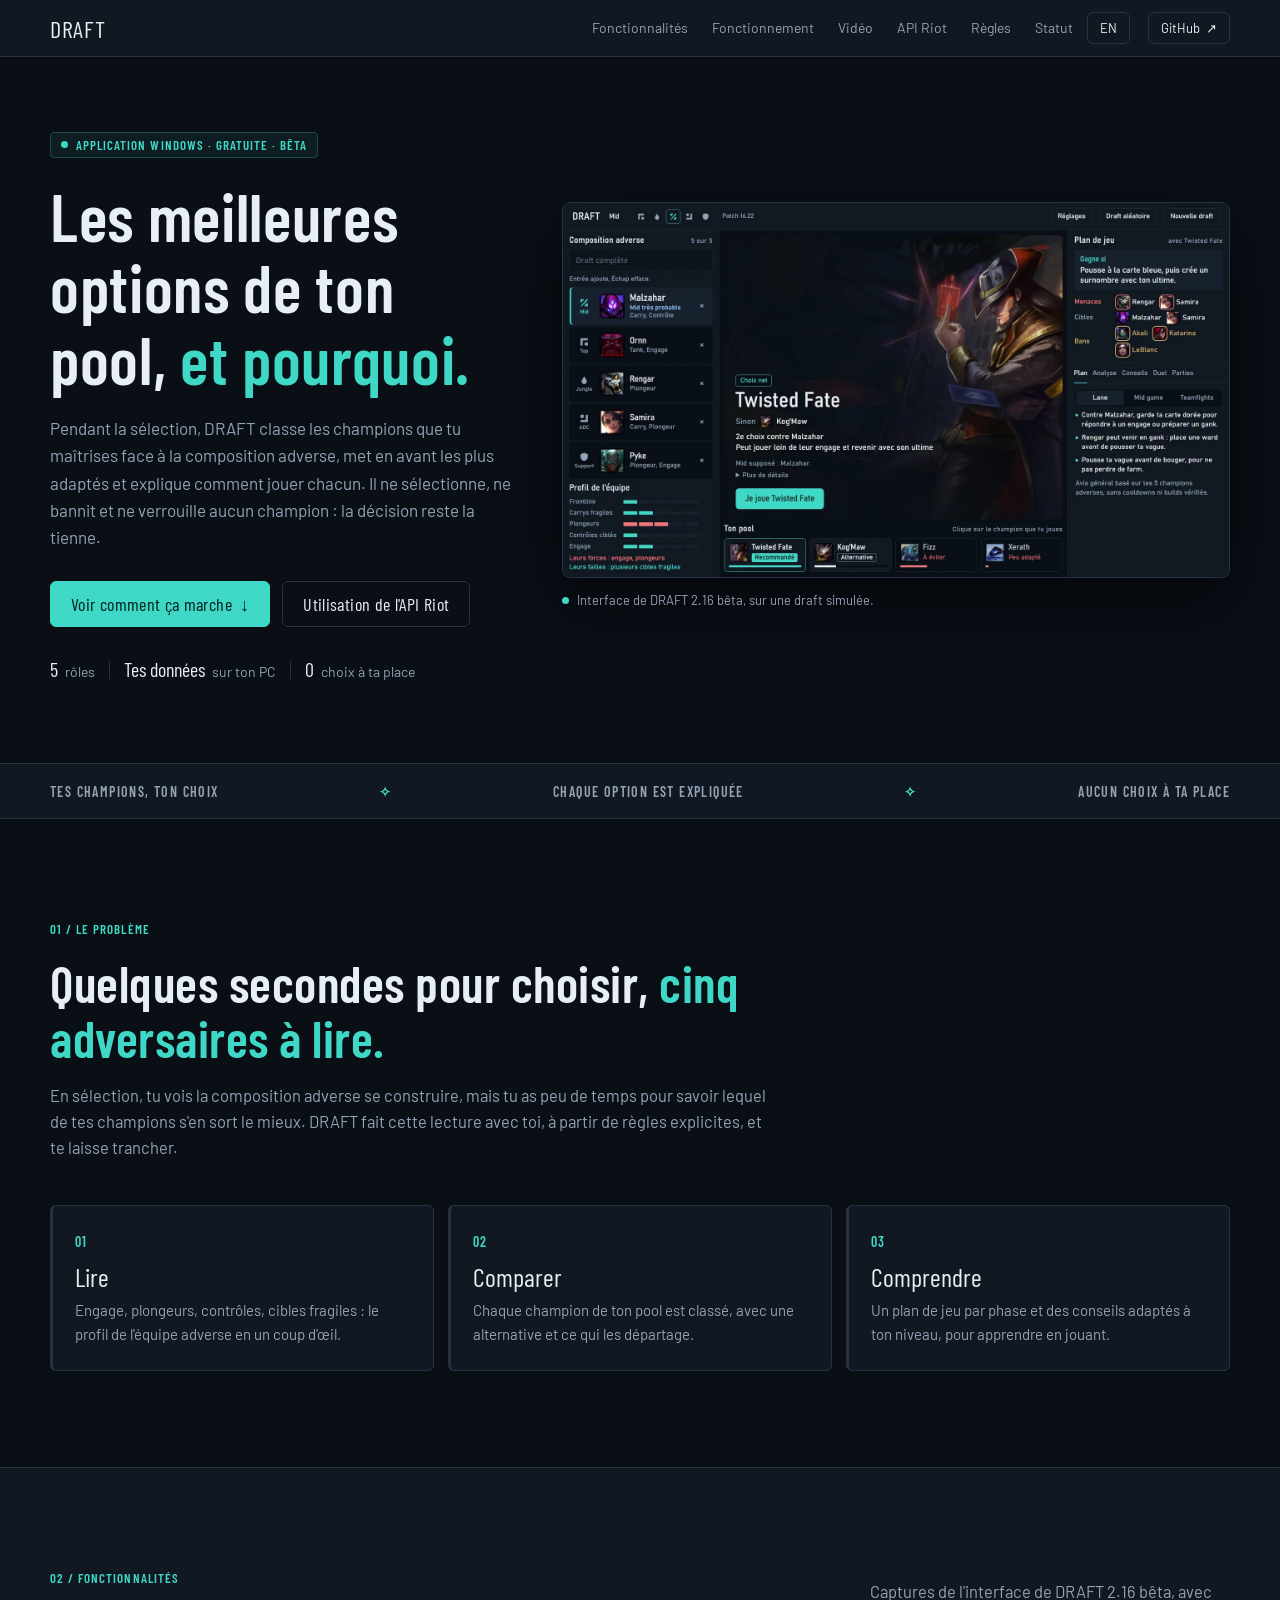
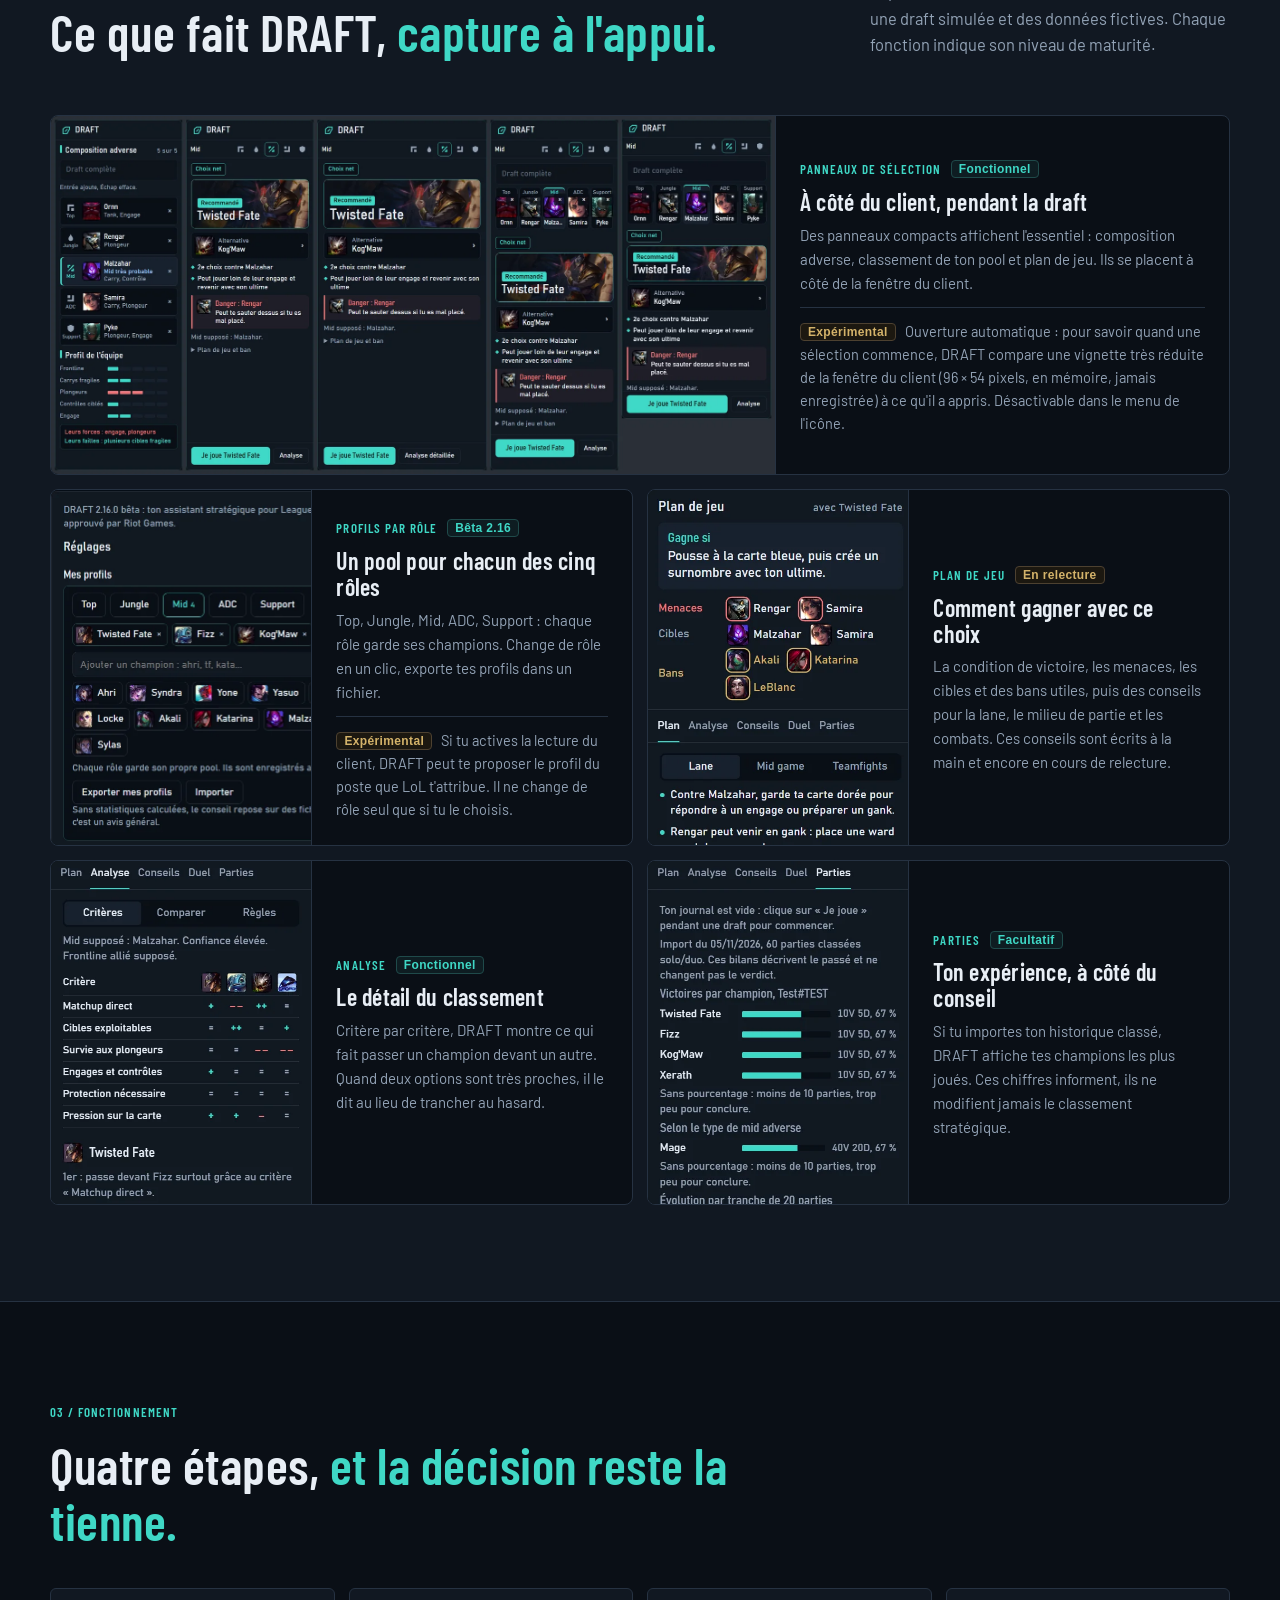
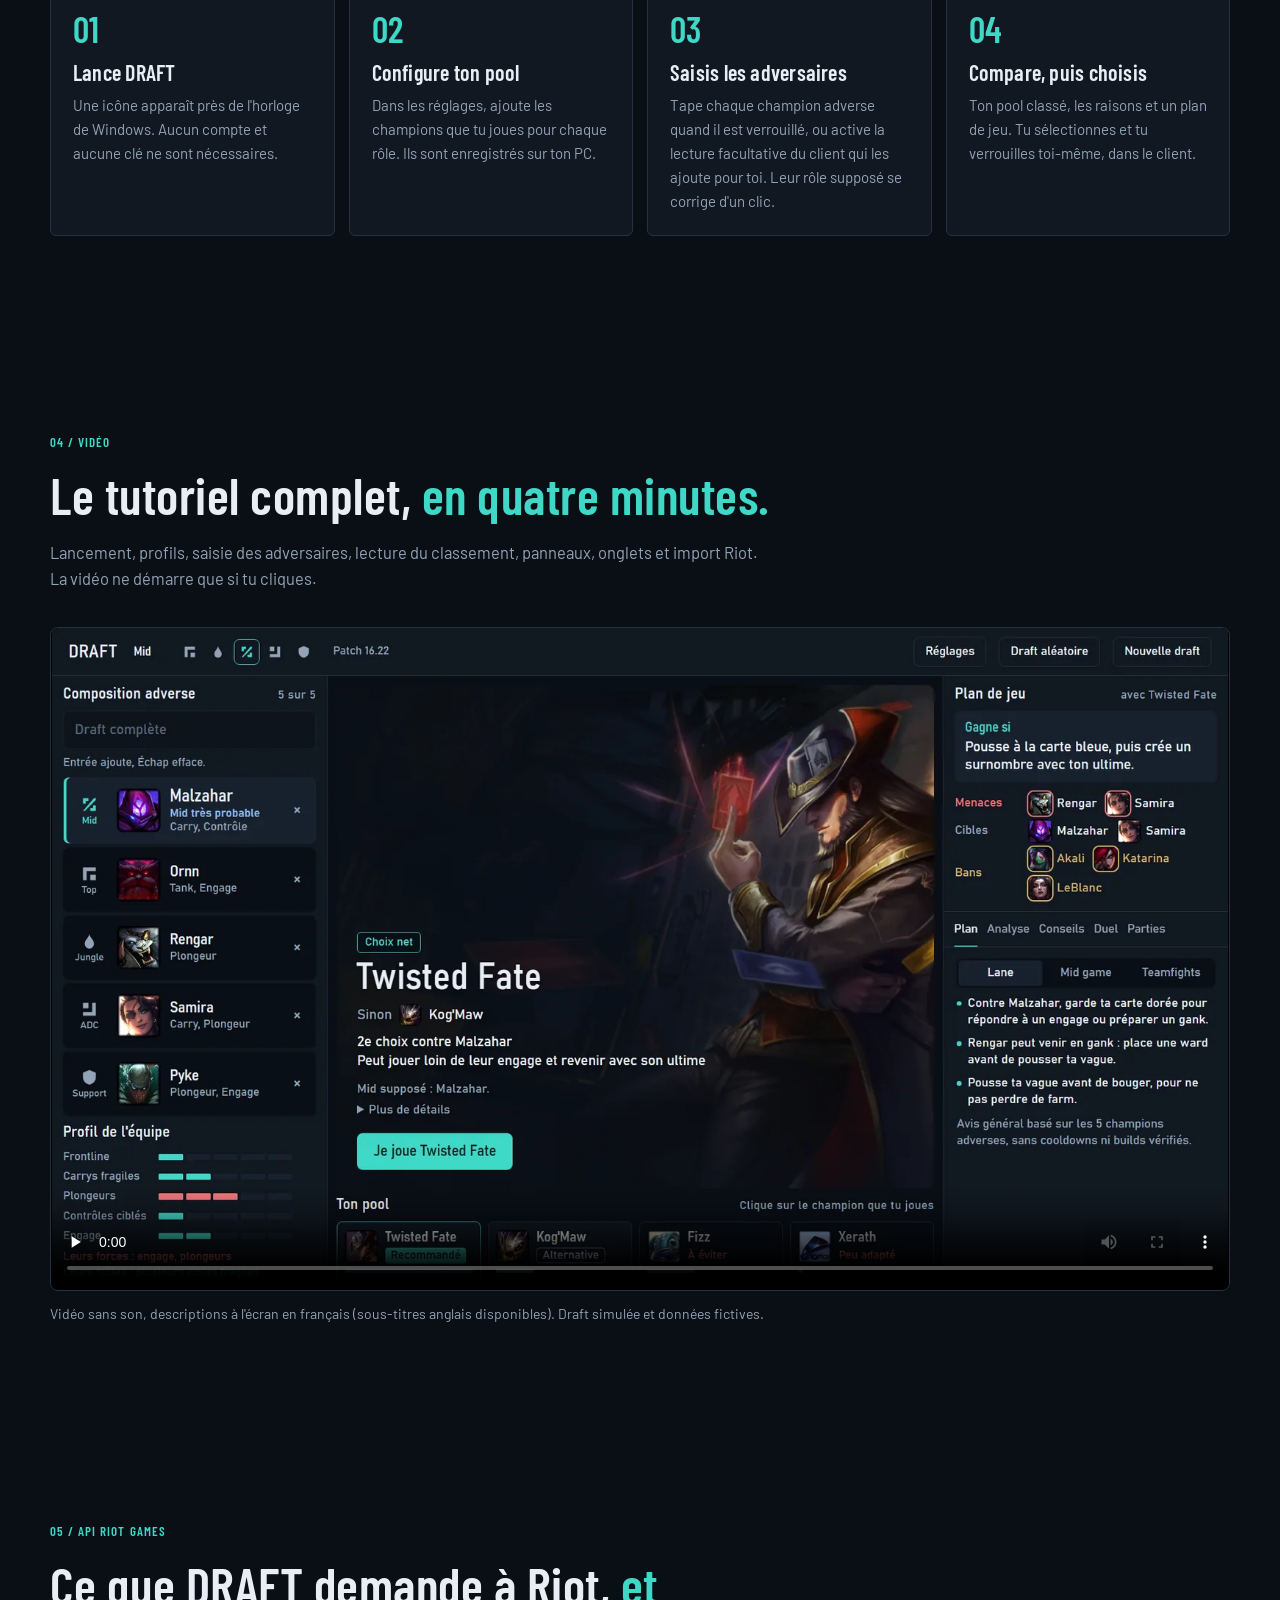
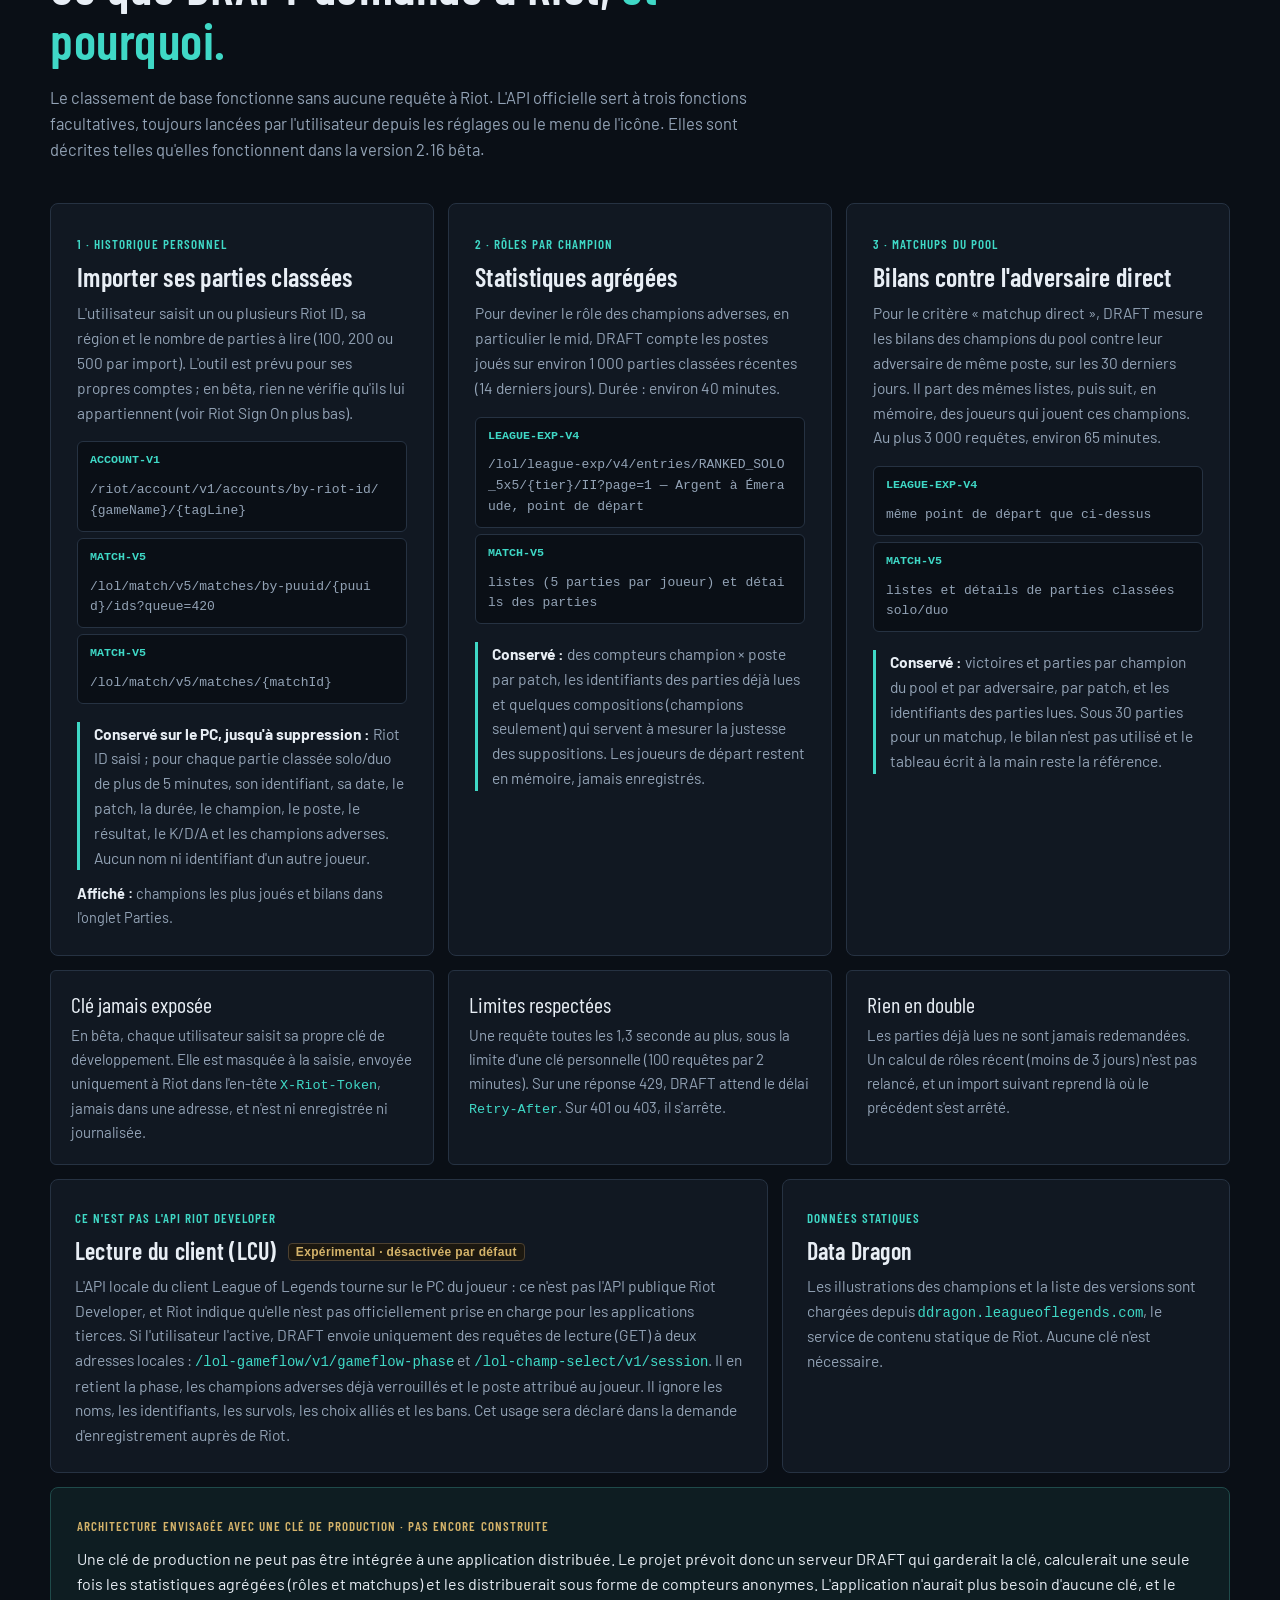
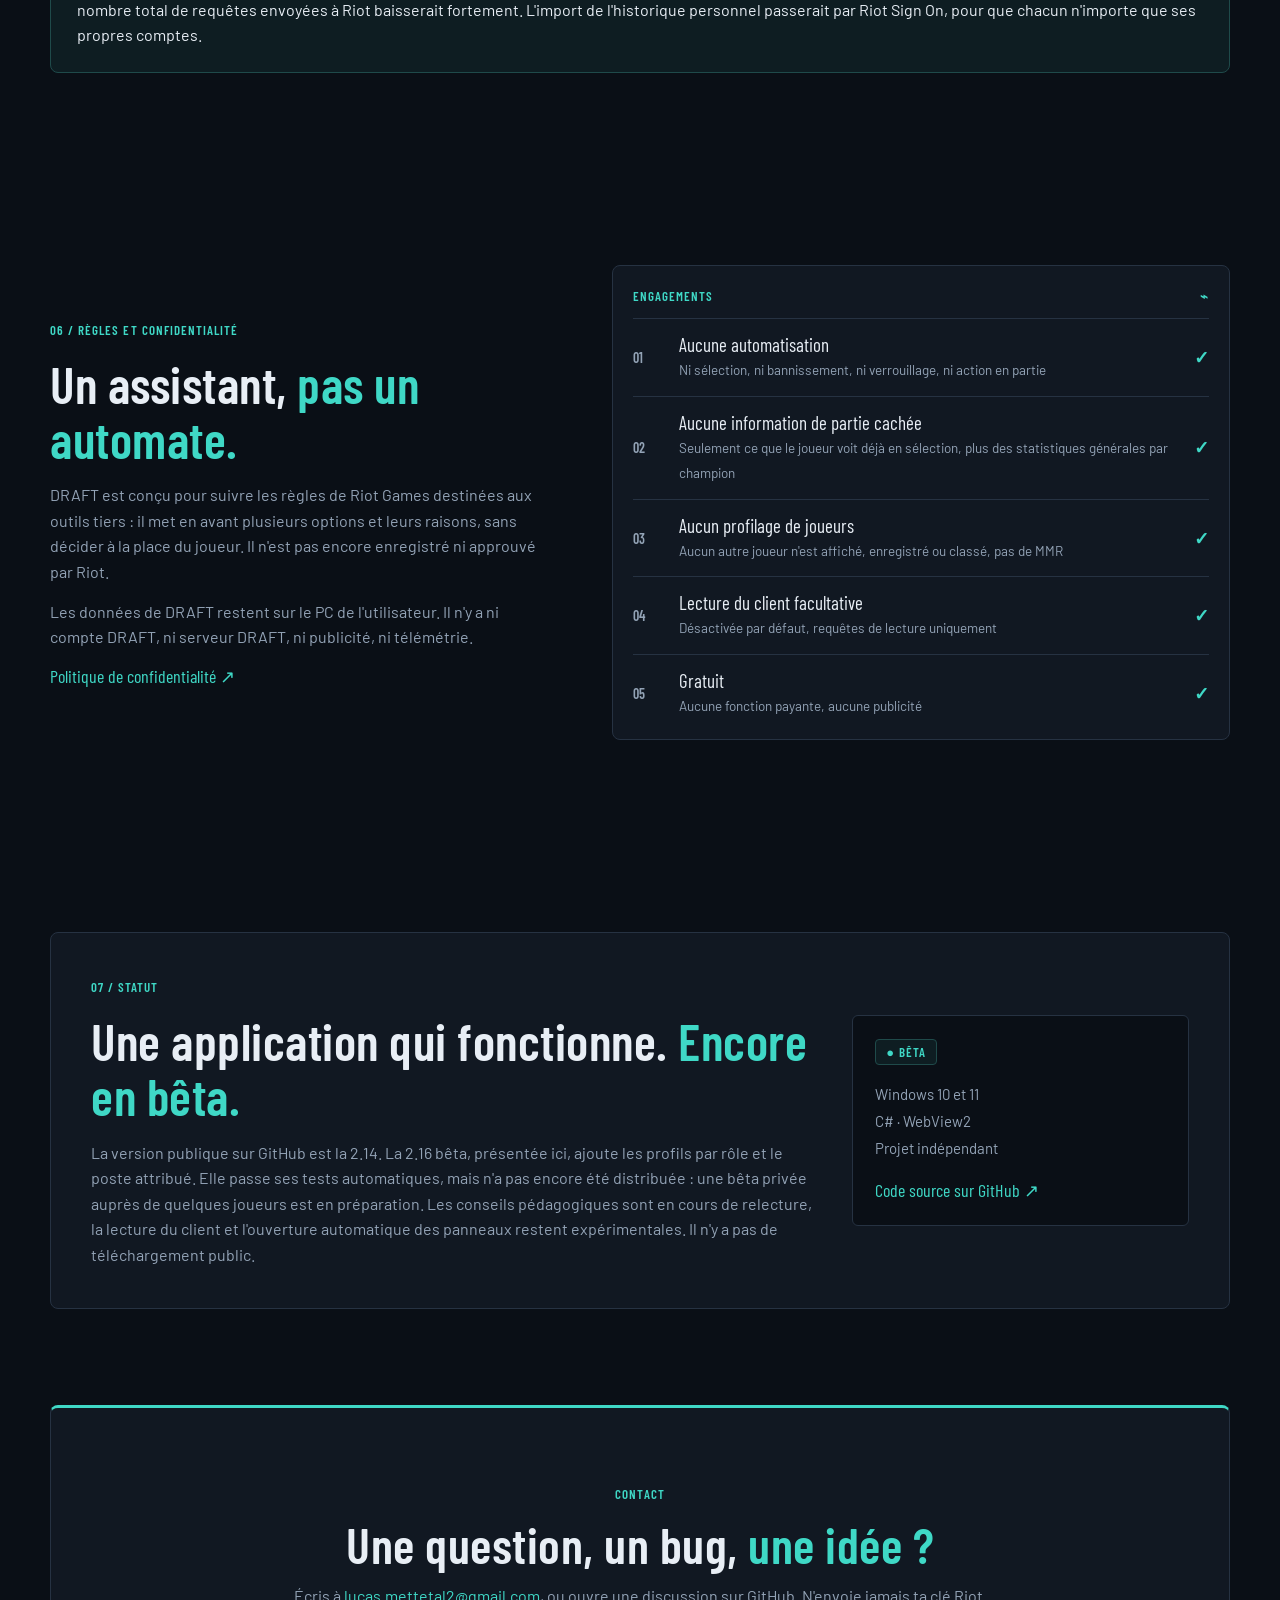
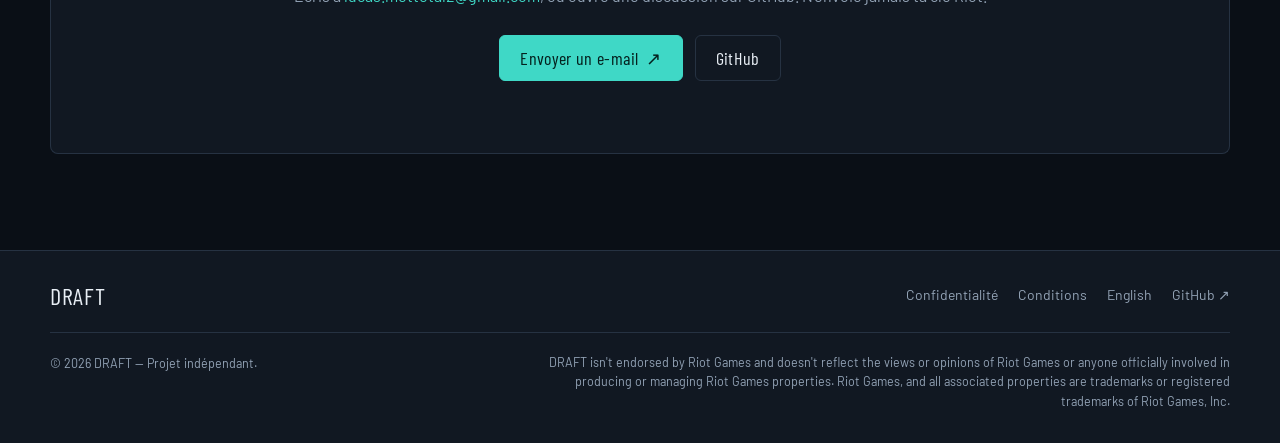
==== commit b8a2827a: "feat(site): vidéo tutorielle muette avec descriptions à l'écran Plus de voix de synthèse : phrases c" ====
--- a/index.html
+++ b/index.html
@@ -20,7 +20,7 @@
 
 <section class="section wrap process" id="fonctionnement"><div class="section-intro"><span class="kicker">03 / FONCTIONNEMENT</span><h2>Quatre étapes, <em>et la décision reste la tienne.</em></h2></div><div class="steps"><div class="step"><div class="step-count">01</div><div><h3>Lance DRAFT</h3><p>Une icône apparaît près de l'horloge de Windows. Aucun compte et aucune clé ne sont nécessaires.</p></div></div><div class="step"><div class="step-count">02</div><div><h3>Configure ton pool</h3><p>Dans les réglages, ajoute les champions que tu joues pour chaque rôle. Ils sont enregistrés sur ton PC.</p></div></div><div class="step"><div class="step-count">03</div><div><h3>Saisis les adversaires</h3><p>Tape chaque champion adverse quand il est verrouillé, ou active la lecture facultative du client qui les ajoute pour toi. Leur rôle supposé se corrige d'un clic.</p></div></div><div class="step"><div class="step-count">04</div><div><h3>Compare, puis choisis</h3><p>Ton pool classé, les raisons et un plan de jeu. Tu sélectionnes et tu verrouilles toi-même, dans le client.</p></div></div></div></section>
 
-<section class="section wrap" id="demo"><div class="section-intro"><span class="kicker">04 / VIDÉO</span><h2>Le tutoriel complet, <em>en quatre minutes.</em></h2><p>Lancement, profils, saisie des adversaires, lecture du classement, panneaux, onglets et import Riot. La vidéo ne démarre que si tu cliques.</p></div><figure class="video-frame"><video controls preload="none" playsinline poster="/assets/draft-recommandation.webp" width="1920" height="1080"><source src="/assets/draft-tutoriel.mp4" type="video/mp4"><track kind="subtitles" src="/assets/draft-tutoriel-fr.vtt" srclang="fr" label="Français"><track kind="subtitles" src="/assets/draft-tutoriel-en.vtt" srclang="en" label="English"><a href="/assets/draft-tutoriel.mp4">Télécharger la vidéo (MP4)</a></video><figcaption>Voix de synthèse en français, sous-titres français et anglais. Draft simulée et données fictives.</figcaption></figure></section>
+<section class="section wrap" id="demo"><div class="section-intro"><span class="kicker">04 / VIDÉO</span><h2>Le tutoriel complet, <em>en quatre minutes.</em></h2><p>Lancement, profils, saisie des adversaires, lecture du classement, panneaux, onglets et import Riot. La vidéo ne démarre que si tu cliques.</p></div><figure class="video-frame"><video controls preload="none" playsinline poster="/assets/draft-recommandation.webp" width="1920" height="1080"><source src="/assets/draft-tutoriel.mp4" type="video/mp4"><track kind="subtitles" src="/assets/draft-tutoriel-en.vtt" srclang="en" label="English"><a href="/assets/draft-tutoriel.mp4">Télécharger la vidéo (MP4)</a></video><figcaption>Vidéo sans son, descriptions à l'écran en français (sous-titres anglais disponibles). Draft simulée et données fictives.</figcaption></figure></section>
 
 <section class="section wrap" id="api-riot"><div class="section-intro"><span class="kicker">05 / API RIOT GAMES</span><h2>Ce que DRAFT demande à Riot, <em>et pourquoi.</em></h2><p>Le classement de base fonctionne sans aucune requête à Riot. L'API officielle sert à trois fonctions facultatives, toujours lancées par l'utilisateur depuis les réglages ou le menu de l'icône. Elles sont décrites telles qu'elles fonctionnent dans la version 2.16 bêta.</p></div>
 <div class="api-grid three">
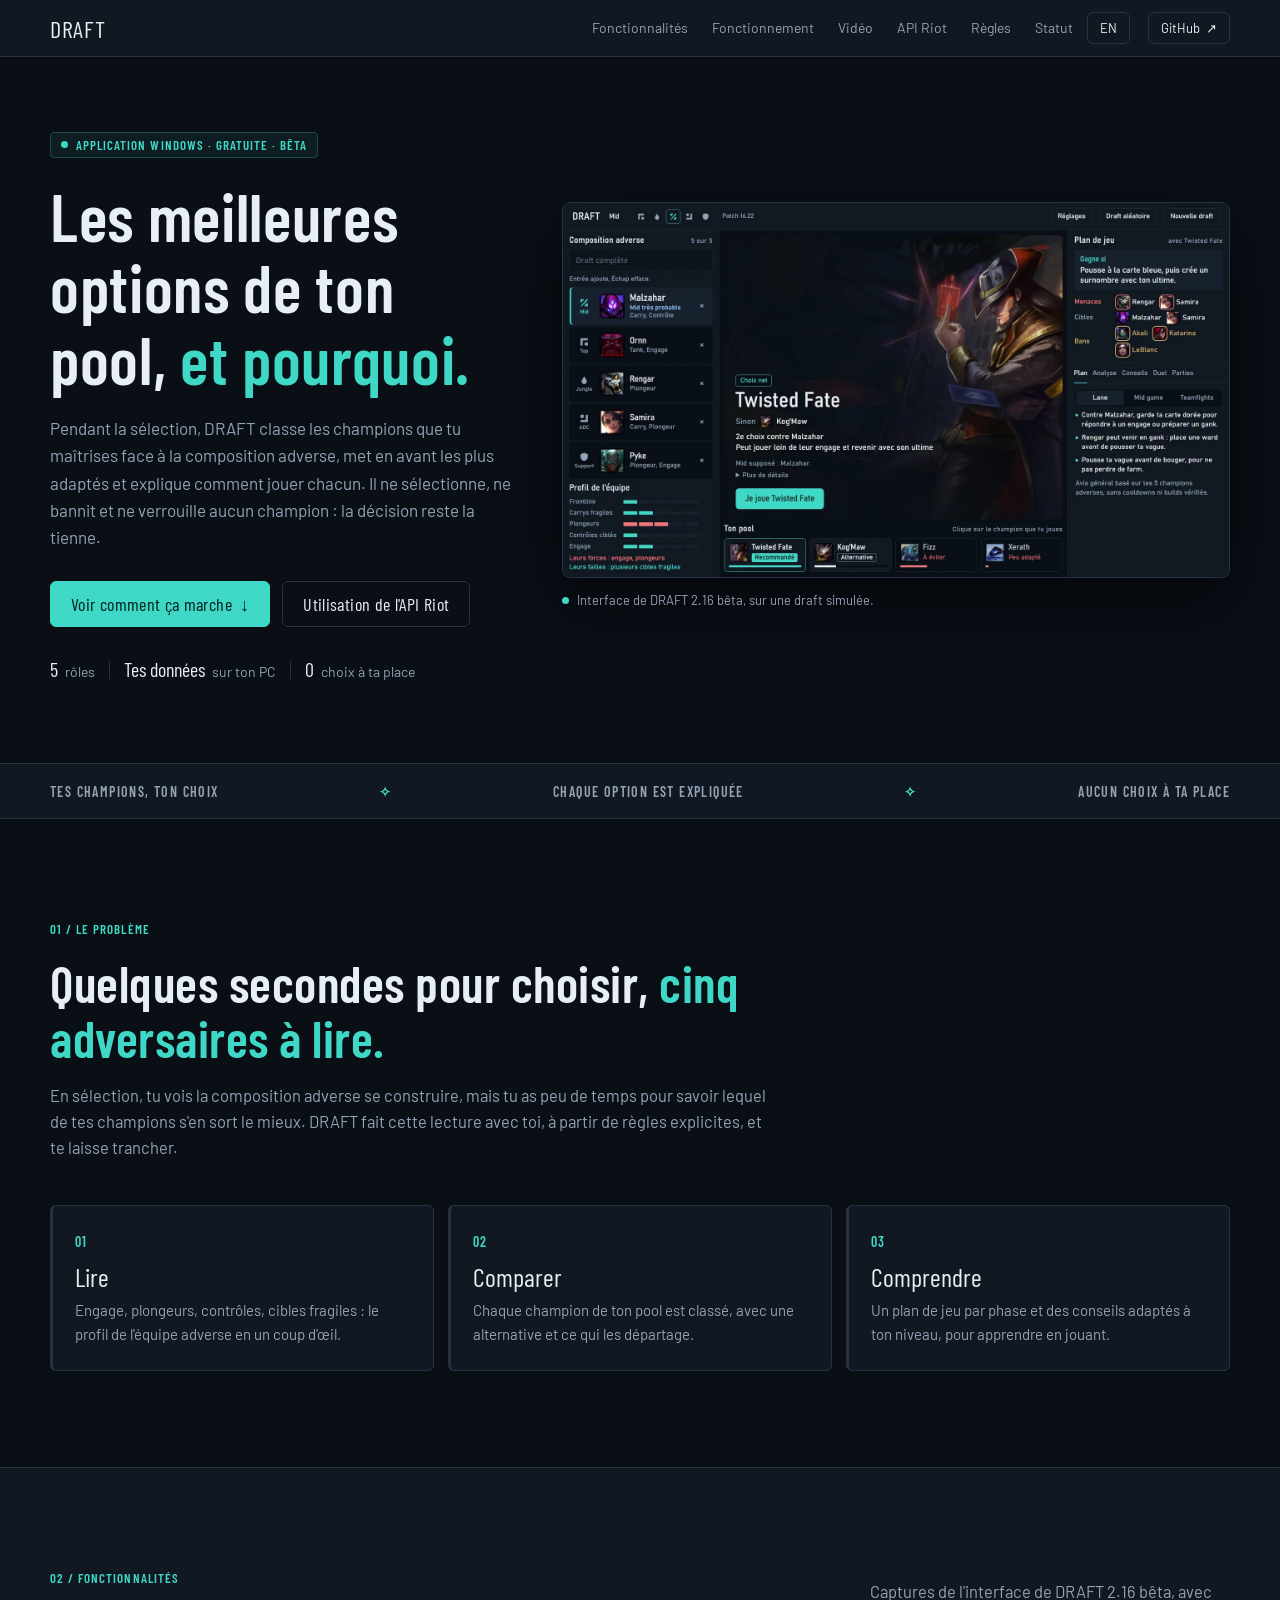
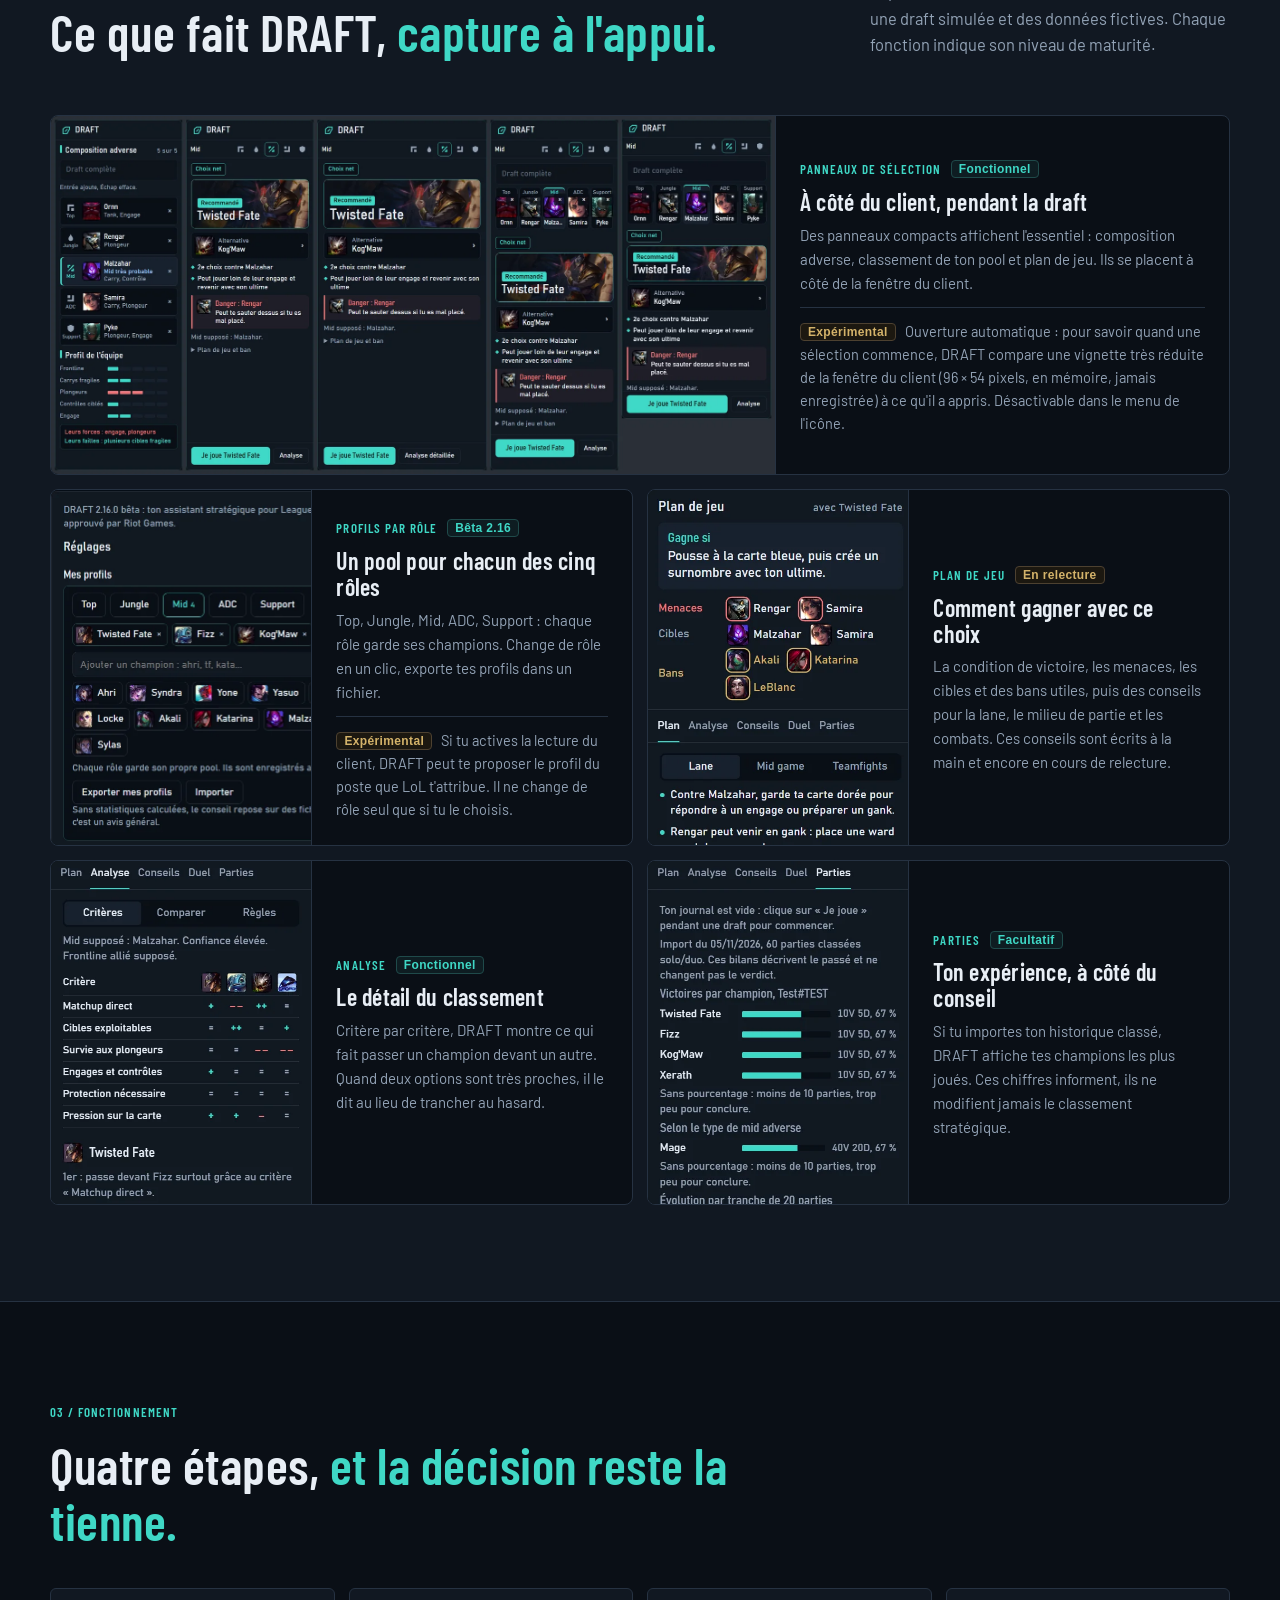
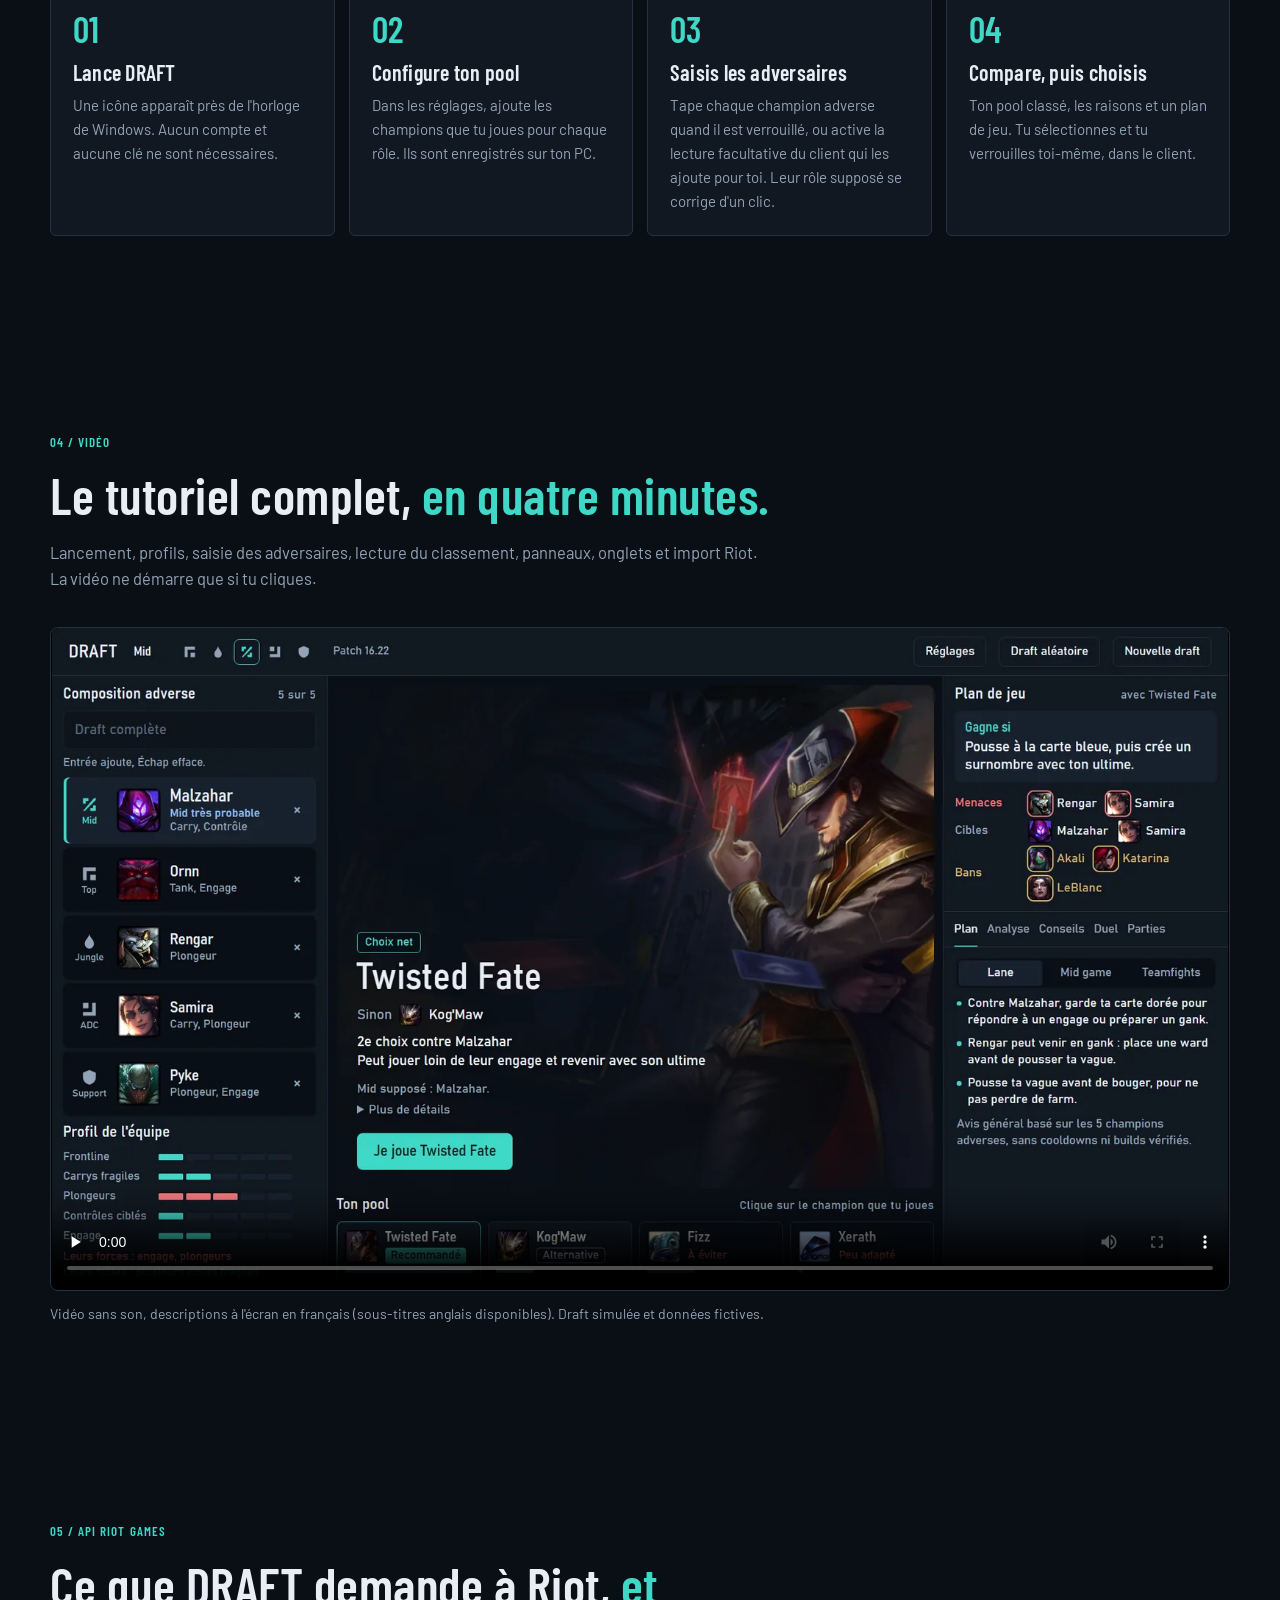
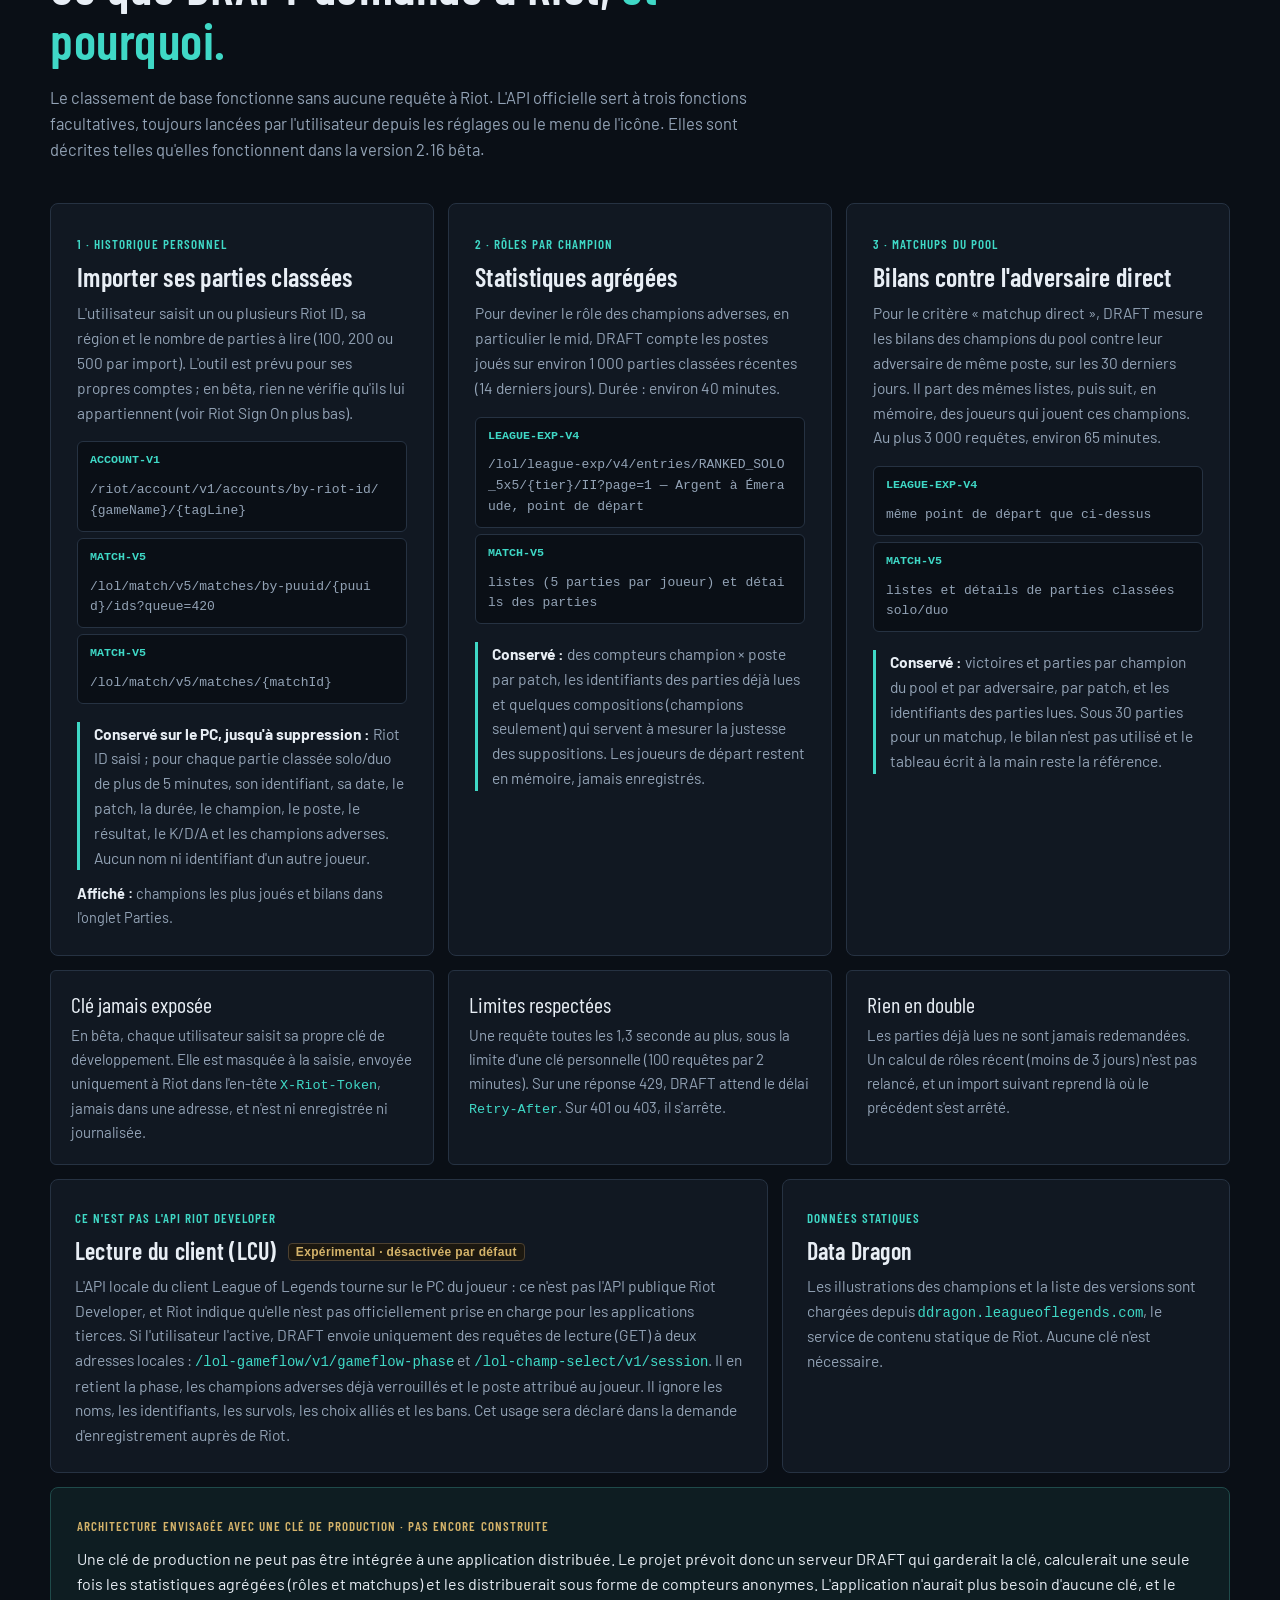
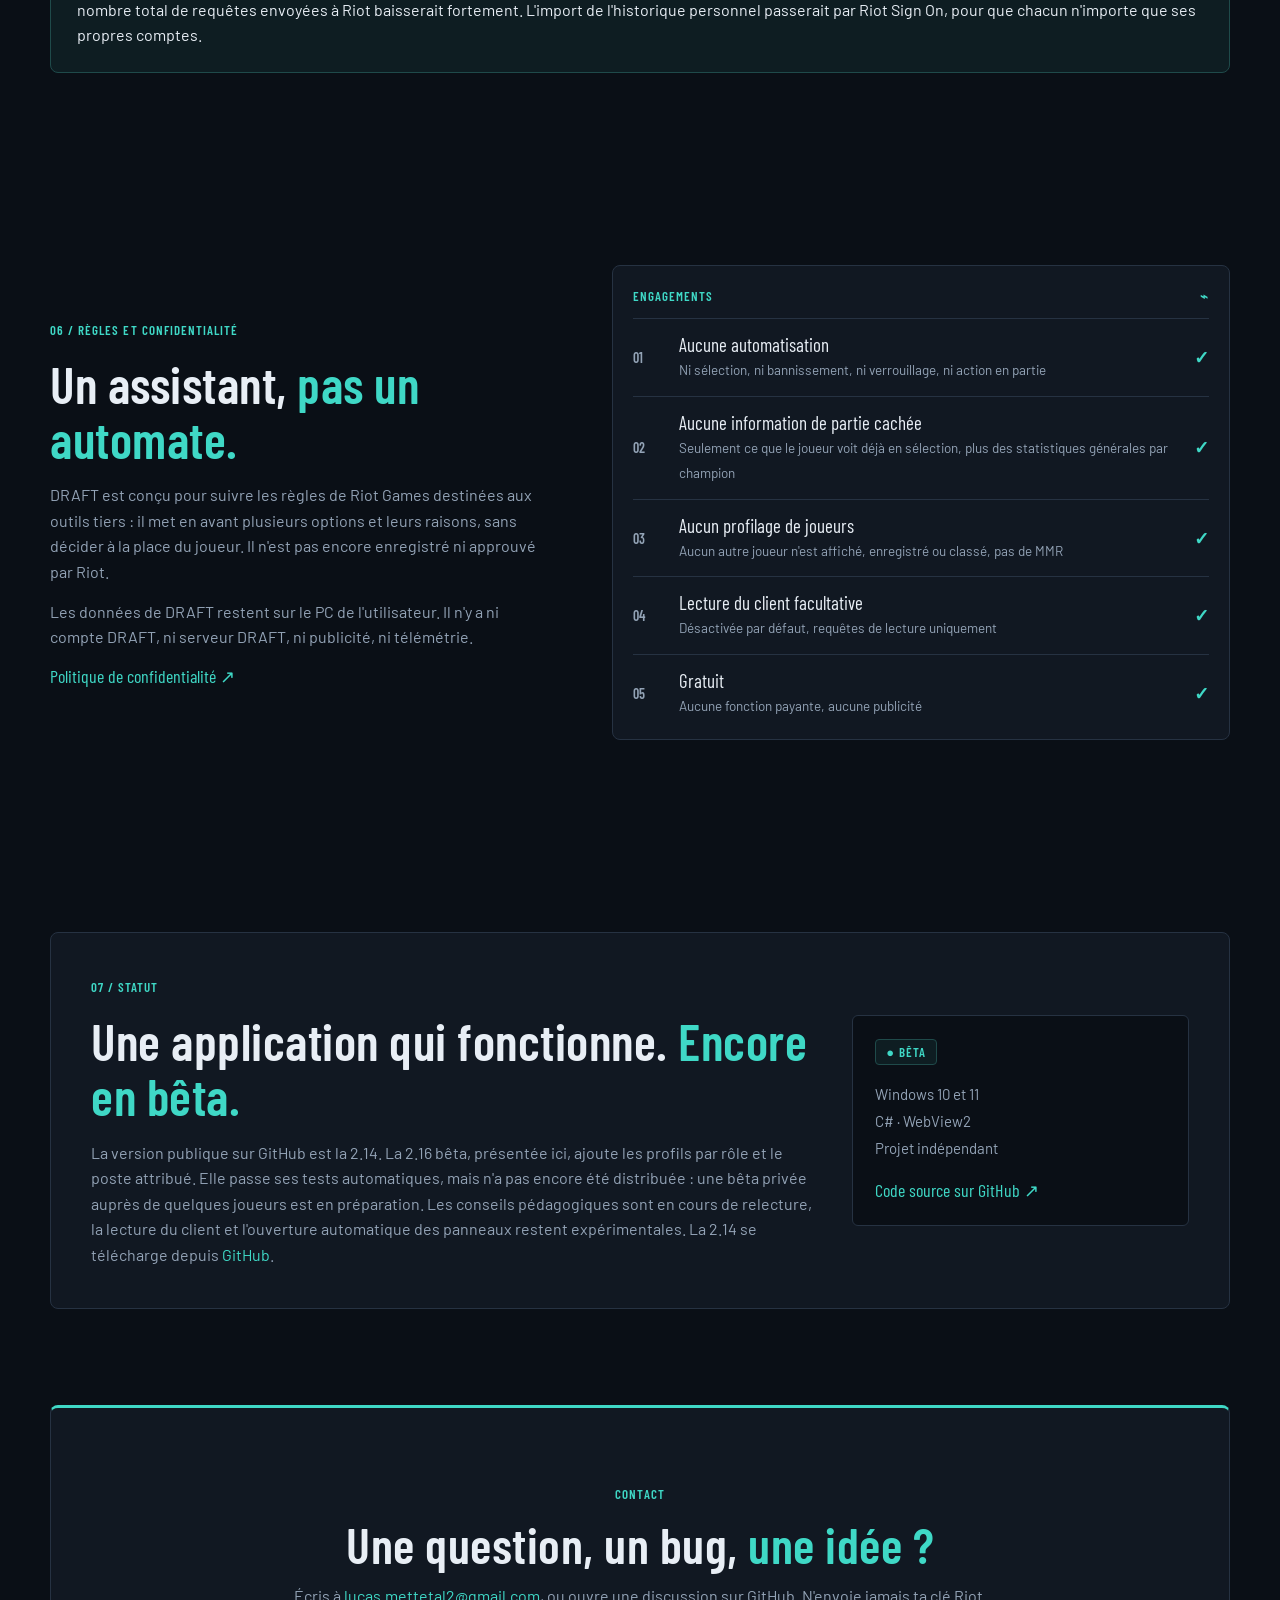
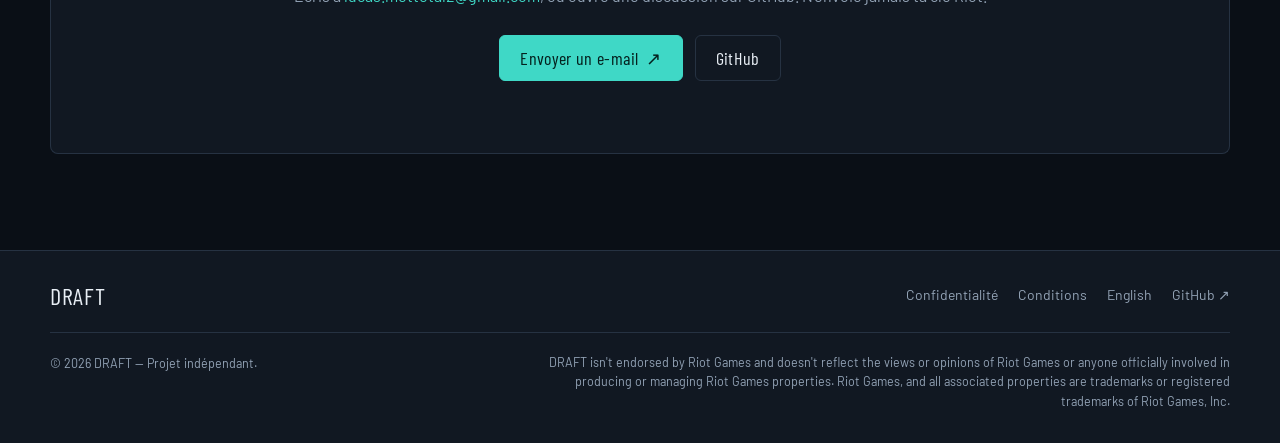
==== commit 060eb8f1: "fix(site): la 2.14 est téléchargeable depuis GitHub Co-Authored-By: Claude Opus 5.5 <noreply@anthrop" ====
--- a/index.html
+++ b/index.html
@@ -37,6 +37,6 @@
 
 <section class="section wrap privacy" id="regles"><div class="privacy-copy"><span class="kicker">06 / RÈGLES ET CONFIDENTIALITÉ</span><h2>Un assistant, <em>pas un automate.</em></h2><p>DRAFT est conçu pour suivre les règles de Riot Games destinées aux outils tiers : il met en avant plusieurs options et leurs raisons, sans décider à la place du joueur. Il n'est pas encore enregistré ni approuvé par Riot.</p><p>Les données de DRAFT restent sur le PC de l'utilisateur. Il n'y a ni compte DRAFT, ni serveur DRAFT, ni publicité, ni télémétrie.</p><a class="inline-link" href="/confidentialite.html">Politique de confidentialité ↗</a></div><div class="privacy-panel"><div class="panel-kicker">ENGAGEMENTS <span aria-hidden="true">⌁</span></div><div class="panel-row"><span>01</span><div><strong>Aucune automatisation</strong><small>Ni sélection, ni bannissement, ni verrouillage, ni action en partie</small></div><b aria-hidden="true">✓</b></div><div class="panel-row"><span>02</span><div><strong>Aucune information de partie cachée</strong><small>Seulement ce que le joueur voit déjà en sélection, plus des statistiques générales par champion</small></div><b aria-hidden="true">✓</b></div><div class="panel-row"><span>03</span><div><strong>Aucun profilage de joueurs</strong><small>Aucun autre joueur n'est affiché, enregistré ou classé, pas de MMR</small></div><b aria-hidden="true">✓</b></div><div class="panel-row"><span>04</span><div><strong>Lecture du client facultative</strong><small>Désactivée par défaut, requêtes de lecture uniquement</small></div><b aria-hidden="true">✓</b></div><div class="panel-row"><span>05</span><div><strong>Gratuit</strong><small>Aucune fonction payante, aucune publicité</small></div><b aria-hidden="true">✓</b></div></div></section>
 
-<section class="section wrap" id="statut"><div class="status"><div><span class="kicker">07 / STATUT</span><h2>Une application qui fonctionne. <em>Encore en bêta.</em></h2><p>La version publique sur GitHub est la 2.14. La 2.16 bêta, présentée ici, ajoute les profils par rôle et le poste attribué. Elle passe ses tests automatiques, mais n'a pas encore été distribuée : une bêta privée auprès de quelques joueurs est en préparation. Les conseils pédagogiques sont en cours de relecture, la lecture du client et l'ouverture automatique des panneaux restent expérimentales. Il n'y a pas de téléchargement public.</p></div><div class="status-box"><span class="status-pill">● BÊTA</span><p>Windows 10 et 11<br>C# · WebView2<br>Projet indépendant</p><a href="https://github.com/lucasmettetal/Draft" target="_blank" rel="noopener noreferrer">Code source sur GitHub ↗</a></div></div></section>
+<section class="section wrap" id="statut"><div class="status"><div><span class="kicker">07 / STATUT</span><h2>Une application qui fonctionne. <em>Encore en bêta.</em></h2><p>La version publique sur GitHub est la 2.14. La 2.16 bêta, présentée ici, ajoute les profils par rôle et le poste attribué. Elle passe ses tests automatiques, mais n'a pas encore été distribuée : une bêta privée auprès de quelques joueurs est en préparation. Les conseils pédagogiques sont en cours de relecture, la lecture du client et l'ouverture automatique des panneaux restent expérimentales. La 2.14 se télécharge depuis <a href="https://github.com/lucasmettetal/Draft/releases/latest" target="_blank" rel="noopener noreferrer" style="color:var(--accent)">GitHub</a>.</p></div><div class="status-box"><span class="status-pill">● BÊTA</span><p>Windows 10 et 11<br>C# · WebView2<br>Projet indépendant</p><a href="https://github.com/lucasmettetal/Draft" target="_blank" rel="noopener noreferrer">Code source sur GitHub ↗</a></div></div></section>
 <section class="wrap closing"><span class="kicker">CONTACT</span><h2>Une question, un bug, <em>une idée ?</em></h2><p>Écris à <a href="mailto:lucas.mettetal2@gmail.com">lucas.mettetal2@gmail.com</a>, ou ouvre une discussion sur GitHub. N'envoie jamais ta clé Riot.</p><div class="hero-actions center"><a class="btn primary" href="mailto:lucas.mettetal2@gmail.com">Envoyer un e-mail <span aria-hidden="true">↗</span></a><a class="btn secondary" href="https://github.com/lucasmettetal/Draft/issues" target="_blank" rel="noopener noreferrer">GitHub</a></div></section></main>
 <footer class="footer"><div class="wrap footer-main"><a class="brand" href="/">DRAFT</a><div><a href="/confidentialite.html">Confidentialité</a><a href="/conditions.html">Conditions</a><a href="/en/" hreflang="en" lang="en">English</a><a href="https://github.com/lucasmettetal/Draft" target="_blank" rel="noopener noreferrer">GitHub ↗</a></div></div><div class="wrap footer-bottom legal-boiler"><span>© 2026 DRAFT — Projet indépendant.</span><span lang="en">DRAFT isn't endorsed by Riot Games and doesn't reflect the views or opinions of Riot Games or anyone officially involved in producing or managing Riot Games properties. Riot Games, and all associated properties are trademarks or registered trademarks of Riot Games, Inc.</span></div></footer><script src="/main.js" defer></script></body></html>
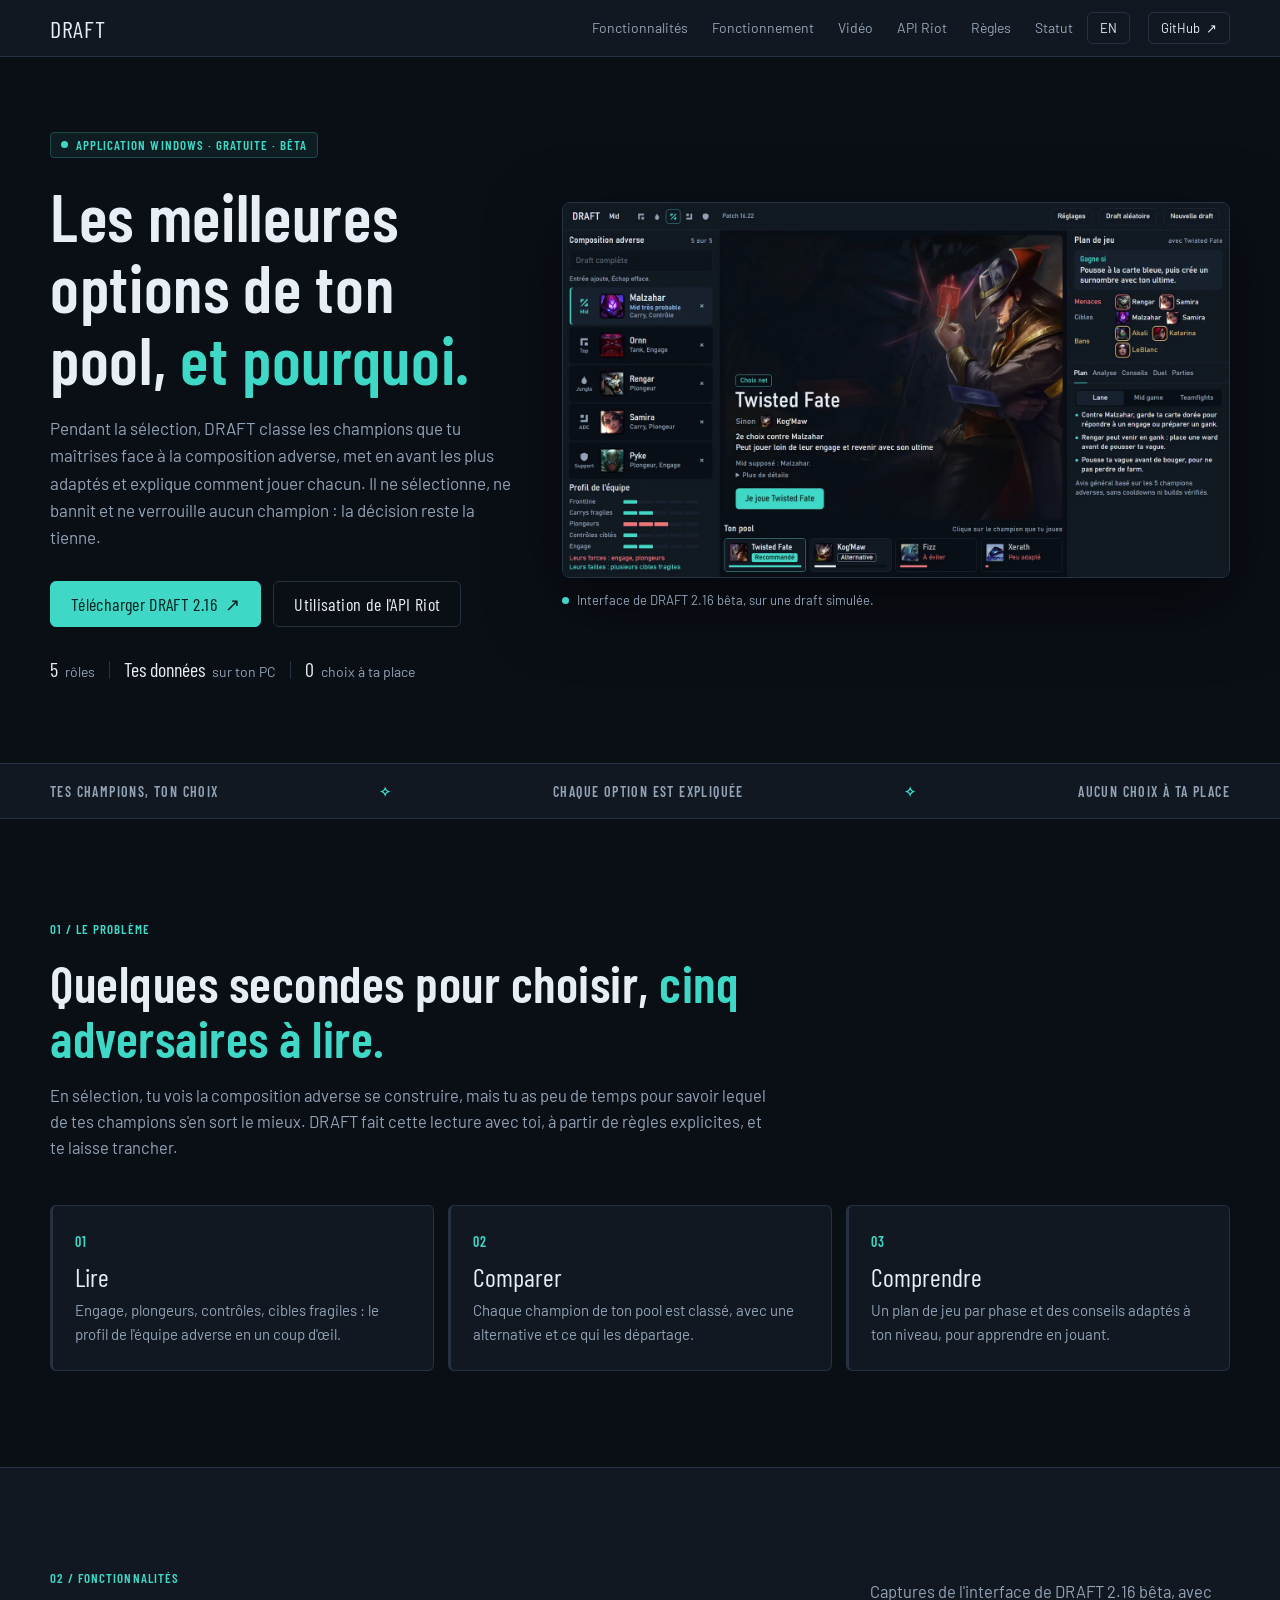
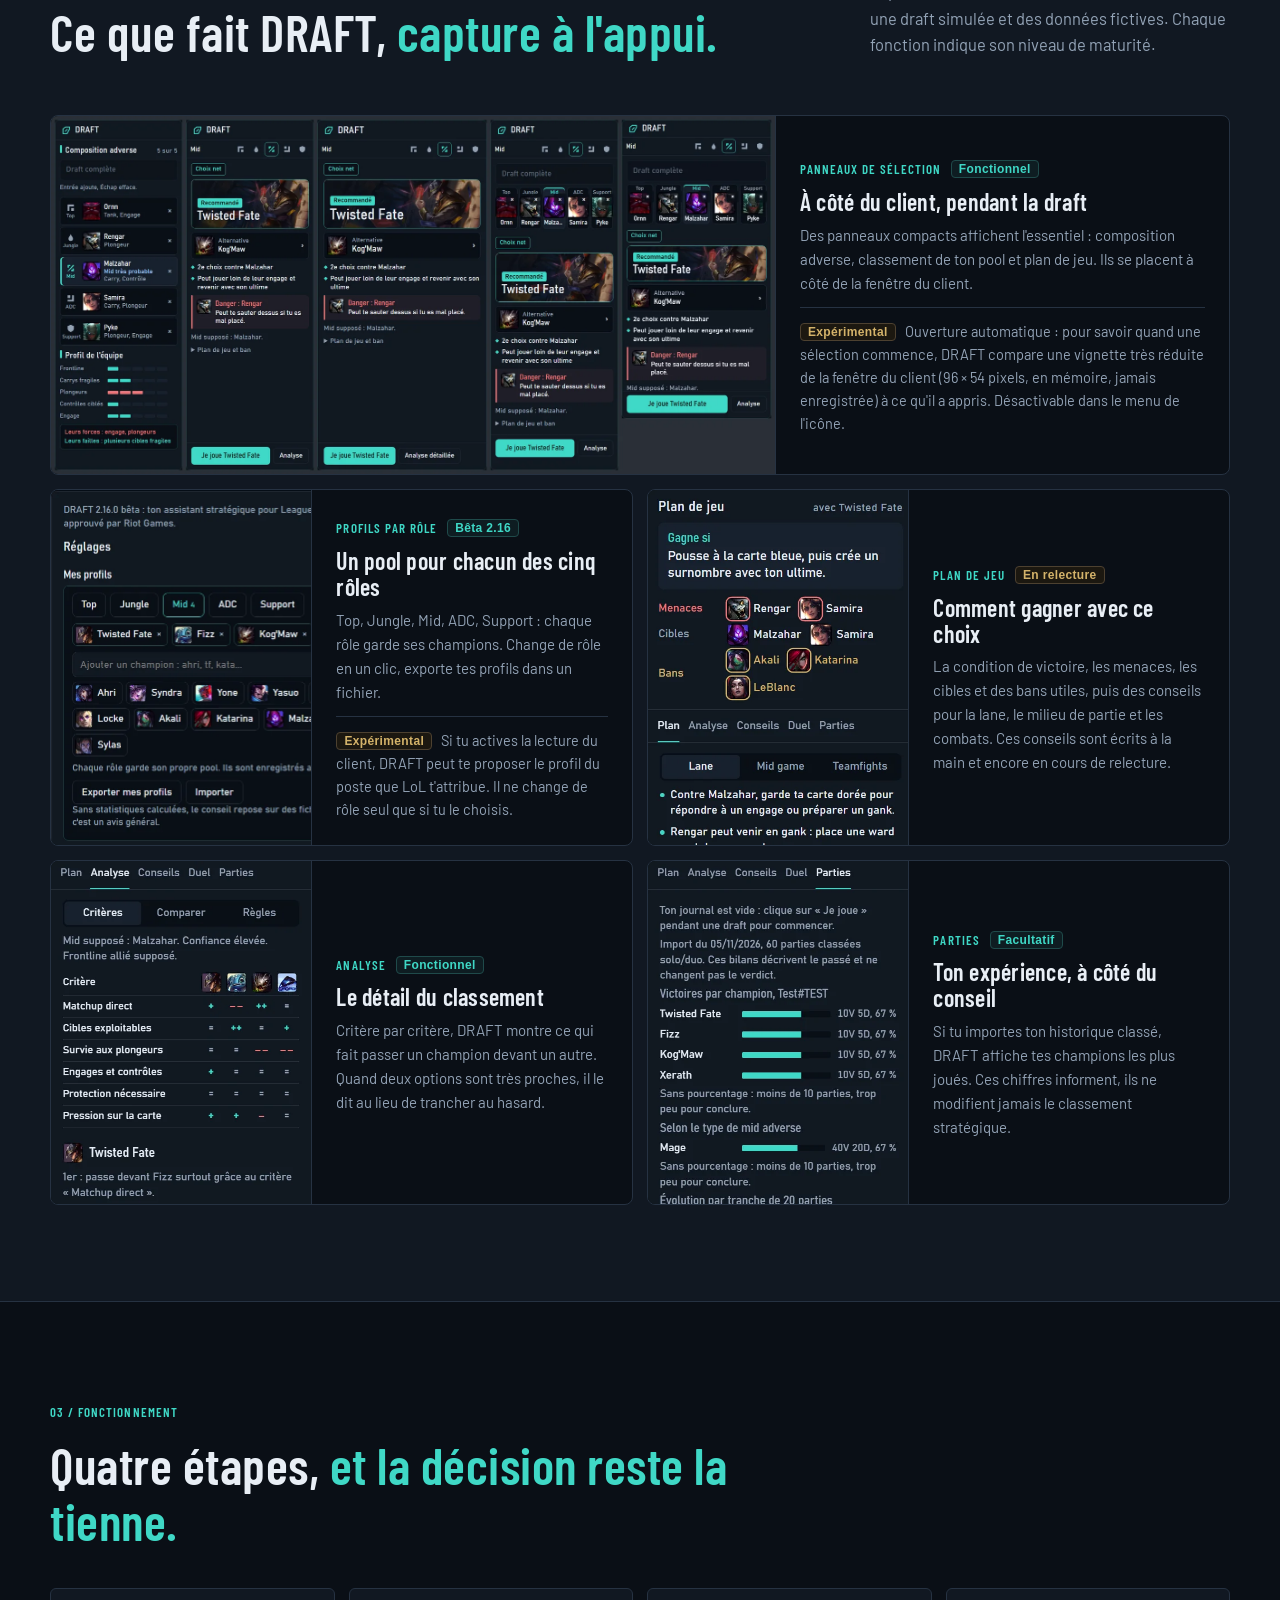
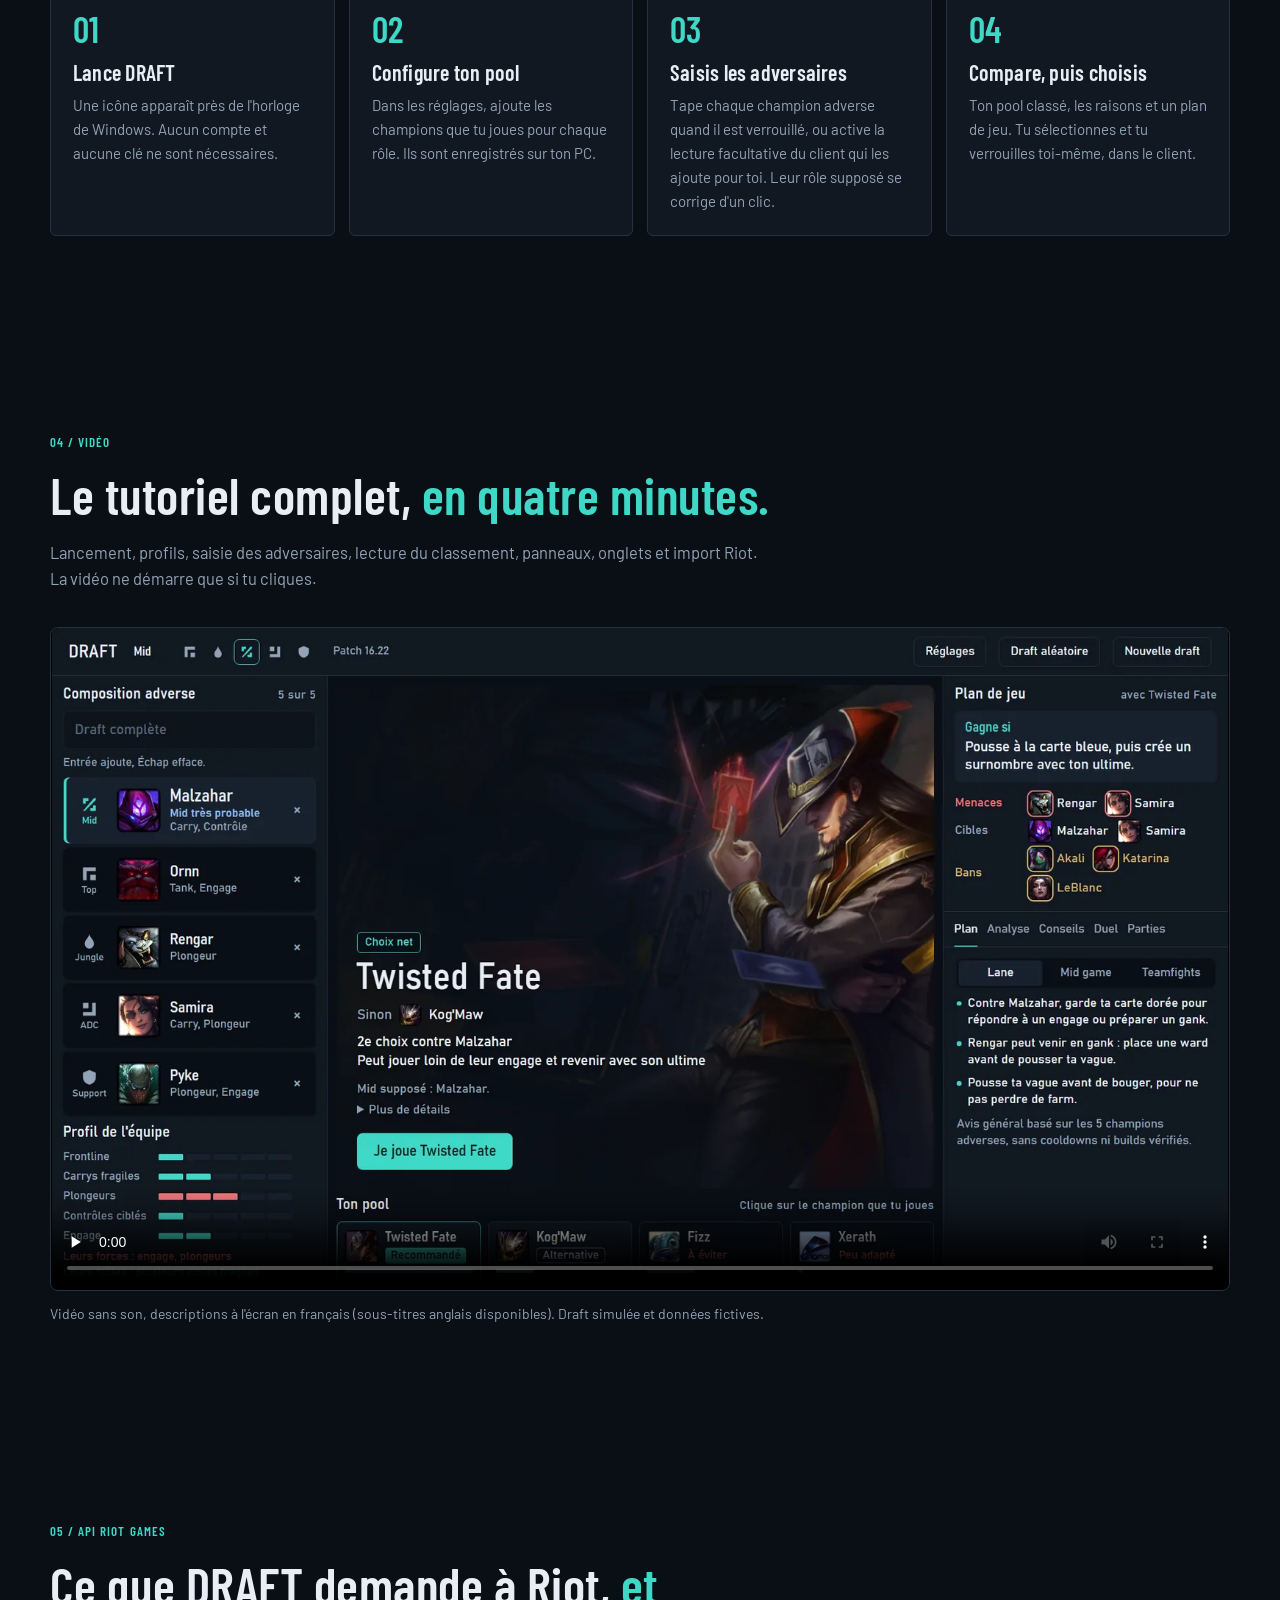
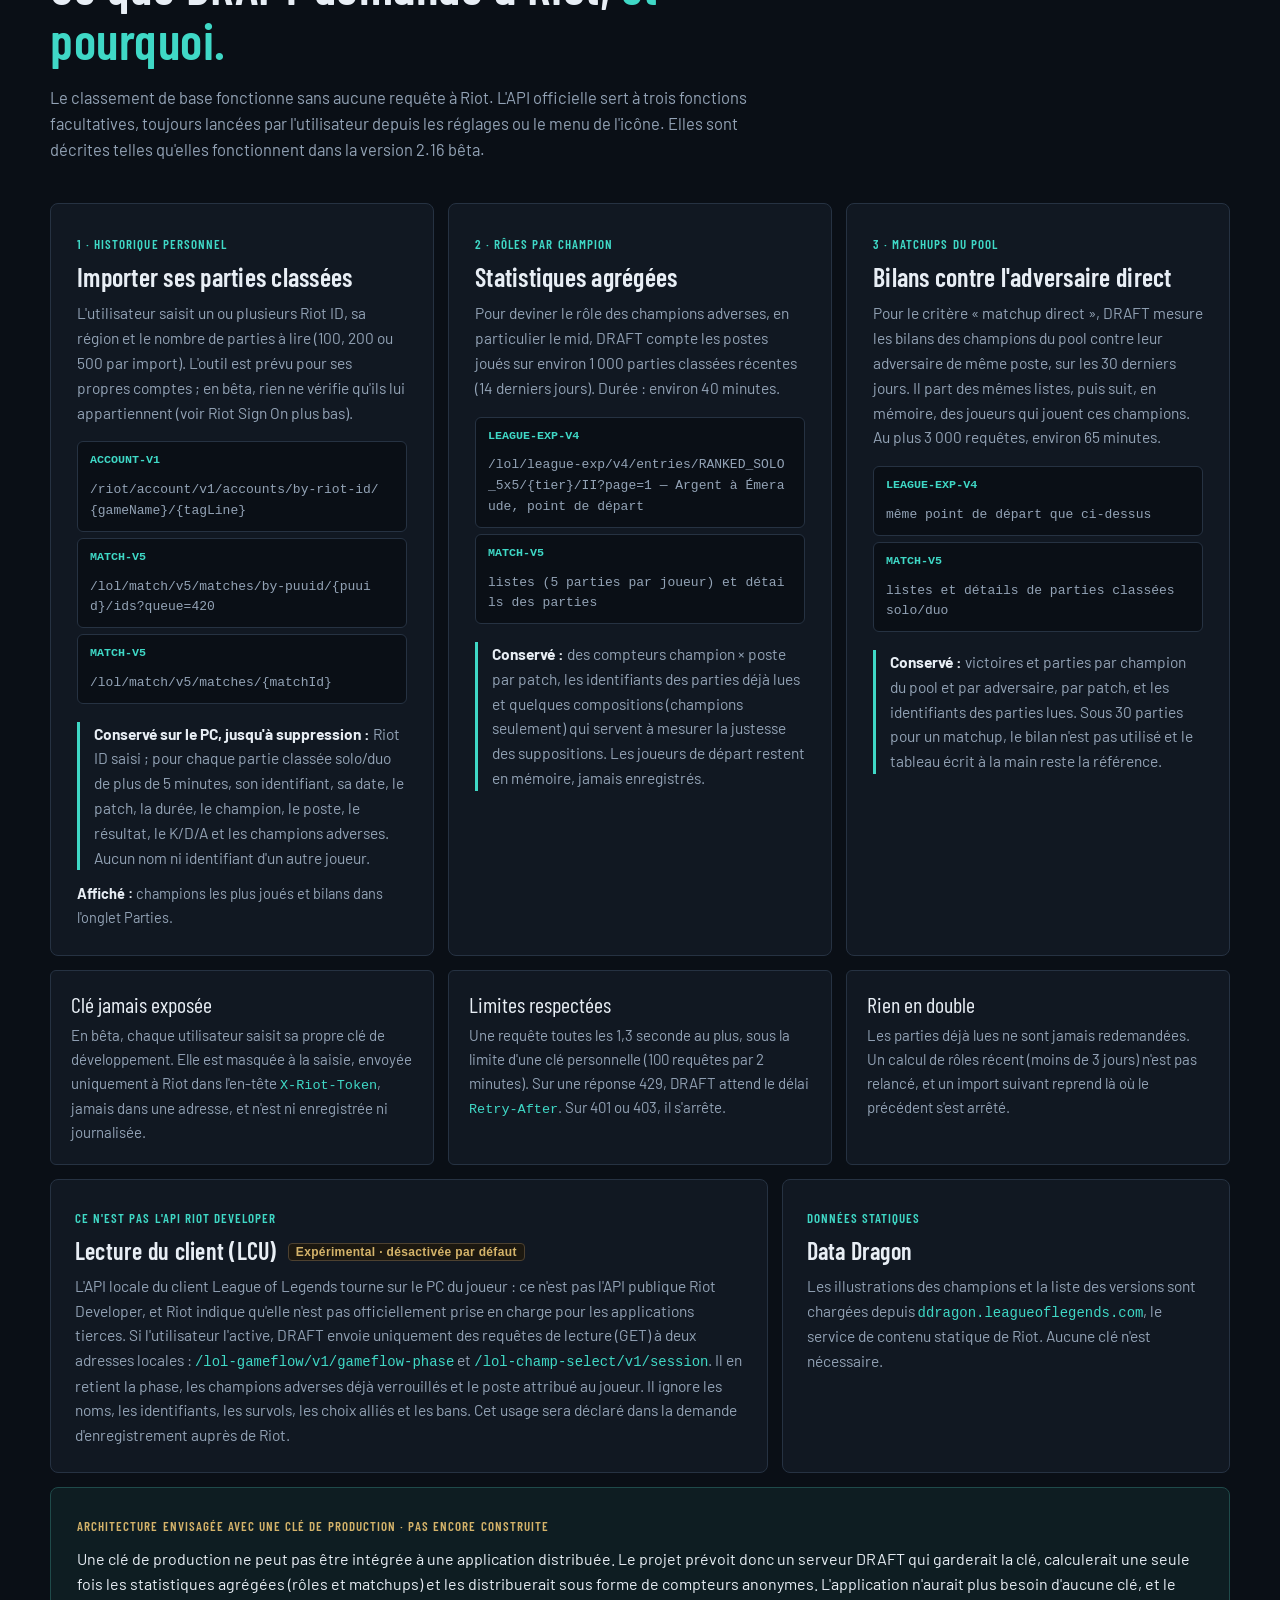
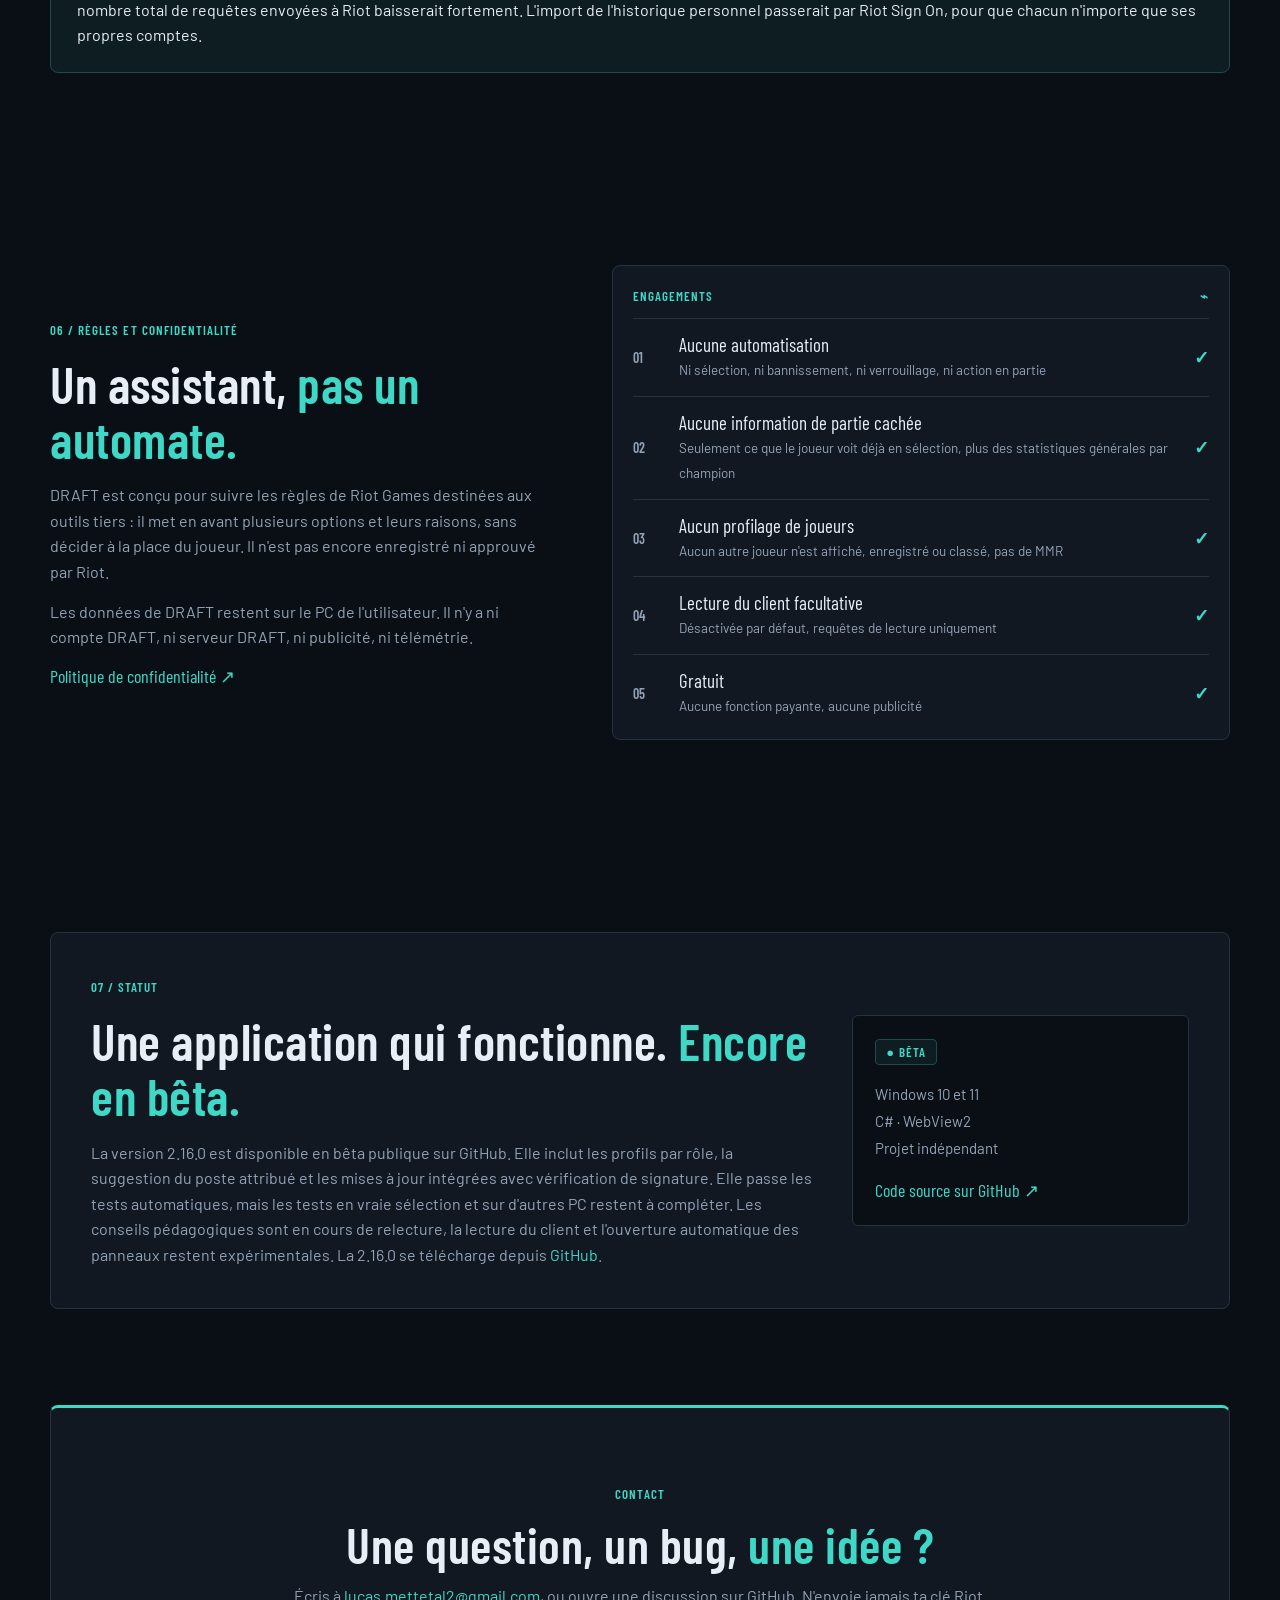
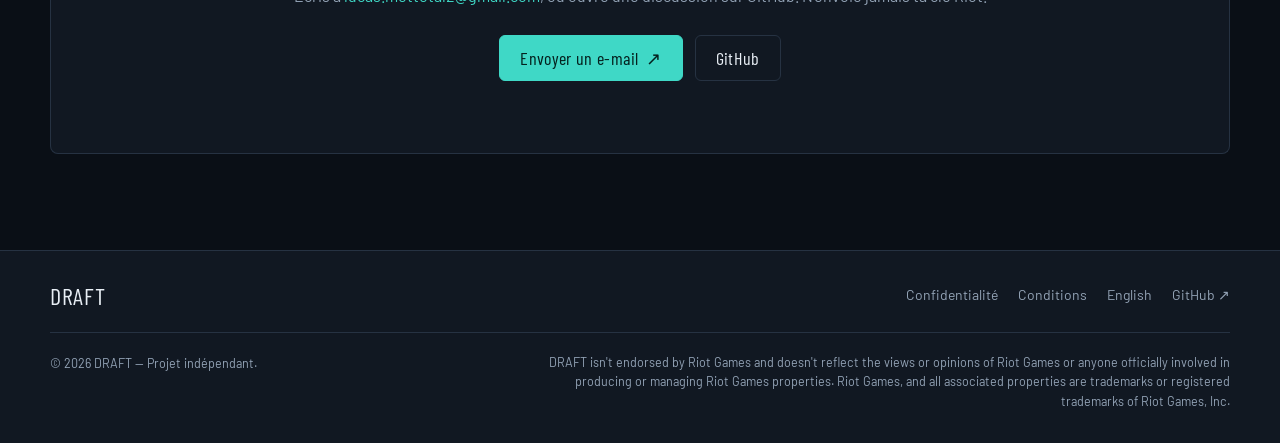
==== commit 083086c3: "docs(site): update DRAFT 2.16 release information and privacy (index.html)" ====
--- a/index.html
+++ b/index.html
@@ -1,9 +1,9 @@
 <!doctype html>
-<html lang="fr"><head><meta charset="utf-8"><meta name="viewport" content="width=device-width,initial-scale=1"><meta name="theme-color" content="#0a0f16"><title>DRAFT — Ton assistant stratégique pour League of Legends</title><meta name="description" content="DRAFT est une application Windows gratuite, en bêta, qui classe les champions de ton pool face à la composition adverse de League of Legends et explique chaque option."><link rel="canonical" href="https://draft-website-ashy.vercel.app/"><link rel="alternate" hreflang="fr" href="https://draft-website-ashy.vercel.app/"><link rel="alternate" hreflang="en" href="https://draft-website-ashy.vercel.app/en/"><link rel="alternate" hreflang="x-default" href="https://draft-website-ashy.vercel.app/en/"><meta property="og:type" content="website"><meta property="og:locale" content="fr_FR"><meta property="og:url" content="https://draft-website-ashy.vercel.app/"><meta property="og:title" content="DRAFT — Ton assistant stratégique pour League of Legends"><meta property="og:description" content="Les meilleures options de ton pool face à la composition adverse, avec leurs raisons. Aucun choix à ta place."><meta property="og:image" content="https://draft-website-ashy.vercel.app/assets/draft-recommandation.webp"><link rel="icon" href="/favicon.svg" type="image/svg+xml"><link rel="stylesheet" href="/styles.css"></head>
+<html lang="fr"><head><meta charset="utf-8"><meta name="viewport" content="width=device-width,initial-scale=1"><meta name="theme-color" content="#0a0f16"><title>DRAFT — Ton assistant stratégique pour League of Legends</title><meta name="description" content="DRAFT est une application Windows gratuite, en bêta, qui classe les champions de ton pool face à la composition adverse de League of Legends et explique chaque option."><link rel="canonical" href="https://www.draft-app.fr/"><link rel="alternate" hreflang="fr" href="https://www.draft-app.fr/"><link rel="alternate" hreflang="en" href="https://www.draft-app.fr/en/"><link rel="alternate" hreflang="x-default" href="https://www.draft-app.fr/en/"><meta property="og:type" content="website"><meta property="og:locale" content="fr_FR"><meta property="og:url" content="https://www.draft-app.fr/"><meta property="og:title" content="DRAFT — Ton assistant stratégique pour League of Legends"><meta property="og:description" content="Les meilleures options de ton pool face à la composition adverse, avec leurs raisons. Aucun choix à ta place."><meta property="og:image" content="https://www.draft-app.fr/assets/draft-recommandation.webp"><link rel="icon" href="/favicon.svg" type="image/svg+xml"><link rel="stylesheet" href="/styles.css"></head>
 <body><a class="skip-link" href="#contenu">Aller au contenu</a>
 <header class="header"><div class="wrap nav"><a class="brand" href="/" aria-label="DRAFT, accueil">DRAFT</a><button class="menu-toggle" id="menuToggle" aria-label="Ouvrir le menu" aria-expanded="false" aria-controls="navLinks">☰</button><nav class="navlinks" id="navLinks" aria-label="Navigation principale"><a href="#fonctionnalites">Fonctionnalités</a><a href="#fonctionnement">Fonctionnement</a><a href="#demo">Vidéo</a><a href="#api-riot">API Riot</a><a href="#regles">Règles</a><a href="#statut">Statut</a><a class="lang" href="/en/" hreflang="en" lang="en">EN</a></nav><a class="nav-git" href="https://github.com/lucasmettetal/Draft" target="_blank" rel="noopener noreferrer">GitHub <span aria-hidden="true">↗</span></a></div></header>
 <main id="contenu">
-<section class="hero wrap"><div class="hero-copy"><div class="eyebrow"><span class="live-dot"></span> APPLICATION WINDOWS · GRATUITE · BÊTA</div><h1>Les meilleures options de ton pool, <em>et pourquoi.</em></h1><p>Pendant la sélection, DRAFT classe les champions que tu maîtrises face à la composition adverse, met en avant les plus adaptés et explique comment jouer chacun. Il ne sélectionne, ne bannit et ne verrouille aucun champion : la décision reste la tienne.</p><div class="hero-actions"><a class="btn primary" href="#fonctionnement">Voir comment ça marche <span aria-hidden="true">↓</span></a><a class="btn secondary" href="#api-riot">Utilisation de l'API Riot</a></div><div class="hero-foot"><span><b>5</b> rôles</span><i></i><span><b>Tes données</b> sur ton PC</span><i></i><span><b>0</b> choix à ta place</span></div></div>
+<section class="hero wrap"><div class="hero-copy"><div class="eyebrow"><span class="live-dot"></span> APPLICATION WINDOWS · GRATUITE · BÊTA</div><h1>Les meilleures options de ton pool, <em>et pourquoi.</em></h1><p>Pendant la sélection, DRAFT classe les champions que tu maîtrises face à la composition adverse, met en avant les plus adaptés et explique comment jouer chacun. Il ne sélectionne, ne bannit et ne verrouille aucun champion : la décision reste la tienne.</p><div class="hero-actions"><a class="btn primary" href="https://github.com/lucasmettetal/Draft/releases/latest/download/DRAFT-Portable.exe" target="_blank" rel="noopener noreferrer">Télécharger DRAFT 2.16 <span aria-hidden="true">↗</span></a><a class="btn secondary" href="#api-riot">Utilisation de l'API Riot</a></div><div class="hero-foot"><span><b>5</b> rôles</span><i></i><span><b>Tes données</b> sur ton PC</span><i></i><span><b>0</b> choix à ta place</span></div></div>
 <figure class="hero-visual shot-frame"><img src="/assets/draft-recommandation.webp" width="1600" height="900" alt="Fenêtre principale de DRAFT : les cinq champions adverses à gauche, Twisted Fate en tête du classement au centre avec Kog'Maw en alternative, plan de jeu à droite"><figcaption><span class="mini-dot"></span> Interface de DRAFT 2.16 bêta, sur une draft simulée.</figcaption></figure></section>
 <div class="strip"><div class="wrap strip-inner"><span>TES CHAMPIONS, TON CHOIX</span><span class="strip-mark" aria-hidden="true">✧</span><span>CHAQUE OPTION EST EXPLIQUÉE</span><span class="strip-mark" aria-hidden="true">✧</span><span>AUCUN CHOIX À TA PLACE</span></div></div>
 
@@ -37,6 +37,6 @@
 
 <section class="section wrap privacy" id="regles"><div class="privacy-copy"><span class="kicker">06 / RÈGLES ET CONFIDENTIALITÉ</span><h2>Un assistant, <em>pas un automate.</em></h2><p>DRAFT est conçu pour suivre les règles de Riot Games destinées aux outils tiers : il met en avant plusieurs options et leurs raisons, sans décider à la place du joueur. Il n'est pas encore enregistré ni approuvé par Riot.</p><p>Les données de DRAFT restent sur le PC de l'utilisateur. Il n'y a ni compte DRAFT, ni serveur DRAFT, ni publicité, ni télémétrie.</p><a class="inline-link" href="/confidentialite.html">Politique de confidentialité ↗</a></div><div class="privacy-panel"><div class="panel-kicker">ENGAGEMENTS <span aria-hidden="true">⌁</span></div><div class="panel-row"><span>01</span><div><strong>Aucune automatisation</strong><small>Ni sélection, ni bannissement, ni verrouillage, ni action en partie</small></div><b aria-hidden="true">✓</b></div><div class="panel-row"><span>02</span><div><strong>Aucune information de partie cachée</strong><small>Seulement ce que le joueur voit déjà en sélection, plus des statistiques générales par champion</small></div><b aria-hidden="true">✓</b></div><div class="panel-row"><span>03</span><div><strong>Aucun profilage de joueurs</strong><small>Aucun autre joueur n'est affiché, enregistré ou classé, pas de MMR</small></div><b aria-hidden="true">✓</b></div><div class="panel-row"><span>04</span><div><strong>Lecture du client facultative</strong><small>Désactivée par défaut, requêtes de lecture uniquement</small></div><b aria-hidden="true">✓</b></div><div class="panel-row"><span>05</span><div><strong>Gratuit</strong><small>Aucune fonction payante, aucune publicité</small></div><b aria-hidden="true">✓</b></div></div></section>
 
-<section class="section wrap" id="statut"><div class="status"><div><span class="kicker">07 / STATUT</span><h2>Une application qui fonctionne. <em>Encore en bêta.</em></h2><p>La version publique sur GitHub est la 2.14. La 2.16 bêta, présentée ici, ajoute les profils par rôle et le poste attribué. Elle passe ses tests automatiques, mais n'a pas encore été distribuée : une bêta privée auprès de quelques joueurs est en préparation. Les conseils pédagogiques sont en cours de relecture, la lecture du client et l'ouverture automatique des panneaux restent expérimentales. La 2.14 se télécharge depuis <a href="https://github.com/lucasmettetal/Draft/releases/latest" target="_blank" rel="noopener noreferrer" style="color:var(--accent)">GitHub</a>.</p></div><div class="status-box"><span class="status-pill">● BÊTA</span><p>Windows 10 et 11<br>C# · WebView2<br>Projet indépendant</p><a href="https://github.com/lucasmettetal/Draft" target="_blank" rel="noopener noreferrer">Code source sur GitHub ↗</a></div></div></section>
+<section class="section wrap" id="statut"><div class="status"><div><span class="kicker">07 / STATUT</span><h2>Une application qui fonctionne. <em>Encore en bêta.</em></h2><p>La version 2.16.0 est disponible en bêta publique sur GitHub. Elle inclut les profils par rôle, la suggestion du poste attribué et les mises à jour intégrées avec vérification de signature. Elle passe les tests automatiques, mais les tests en vraie sélection et sur d'autres PC restent à compléter. Les conseils pédagogiques sont en cours de relecture, la lecture du client et l'ouverture automatique des panneaux restent expérimentales. La 2.16.0 se télécharge depuis <a href="https://github.com/lucasmettetal/Draft/releases/latest" target="_blank" rel="noopener noreferrer" style="color:var(--accent)">GitHub</a>.</p></div><div class="status-box"><span class="status-pill">● BÊTA</span><p>Windows 10 et 11<br>C# · WebView2<br>Projet indépendant</p><a href="https://github.com/lucasmettetal/Draft" target="_blank" rel="noopener noreferrer">Code source sur GitHub ↗</a></div></div></section>
 <section class="wrap closing"><span class="kicker">CONTACT</span><h2>Une question, un bug, <em>une idée ?</em></h2><p>Écris à <a href="mailto:lucas.mettetal2@gmail.com">lucas.mettetal2@gmail.com</a>, ou ouvre une discussion sur GitHub. N'envoie jamais ta clé Riot.</p><div class="hero-actions center"><a class="btn primary" href="mailto:lucas.mettetal2@gmail.com">Envoyer un e-mail <span aria-hidden="true">↗</span></a><a class="btn secondary" href="https://github.com/lucasmettetal/Draft/issues" target="_blank" rel="noopener noreferrer">GitHub</a></div></section></main>
 <footer class="footer"><div class="wrap footer-main"><a class="brand" href="/">DRAFT</a><div><a href="/confidentialite.html">Confidentialité</a><a href="/conditions.html">Conditions</a><a href="/en/" hreflang="en" lang="en">English</a><a href="https://github.com/lucasmettetal/Draft" target="_blank" rel="noopener noreferrer">GitHub ↗</a></div></div><div class="wrap footer-bottom legal-boiler"><span>© 2026 DRAFT — Projet indépendant.</span><span lang="en">DRAFT isn't endorsed by Riot Games and doesn't reflect the views or opinions of Riot Games or anyone officially involved in producing or managing Riot Games properties. Riot Games, and all associated properties are trademarks or registered trademarks of Riot Games, Inc.</span></div></footer><script src="/main.js" defer></script></body></html>
